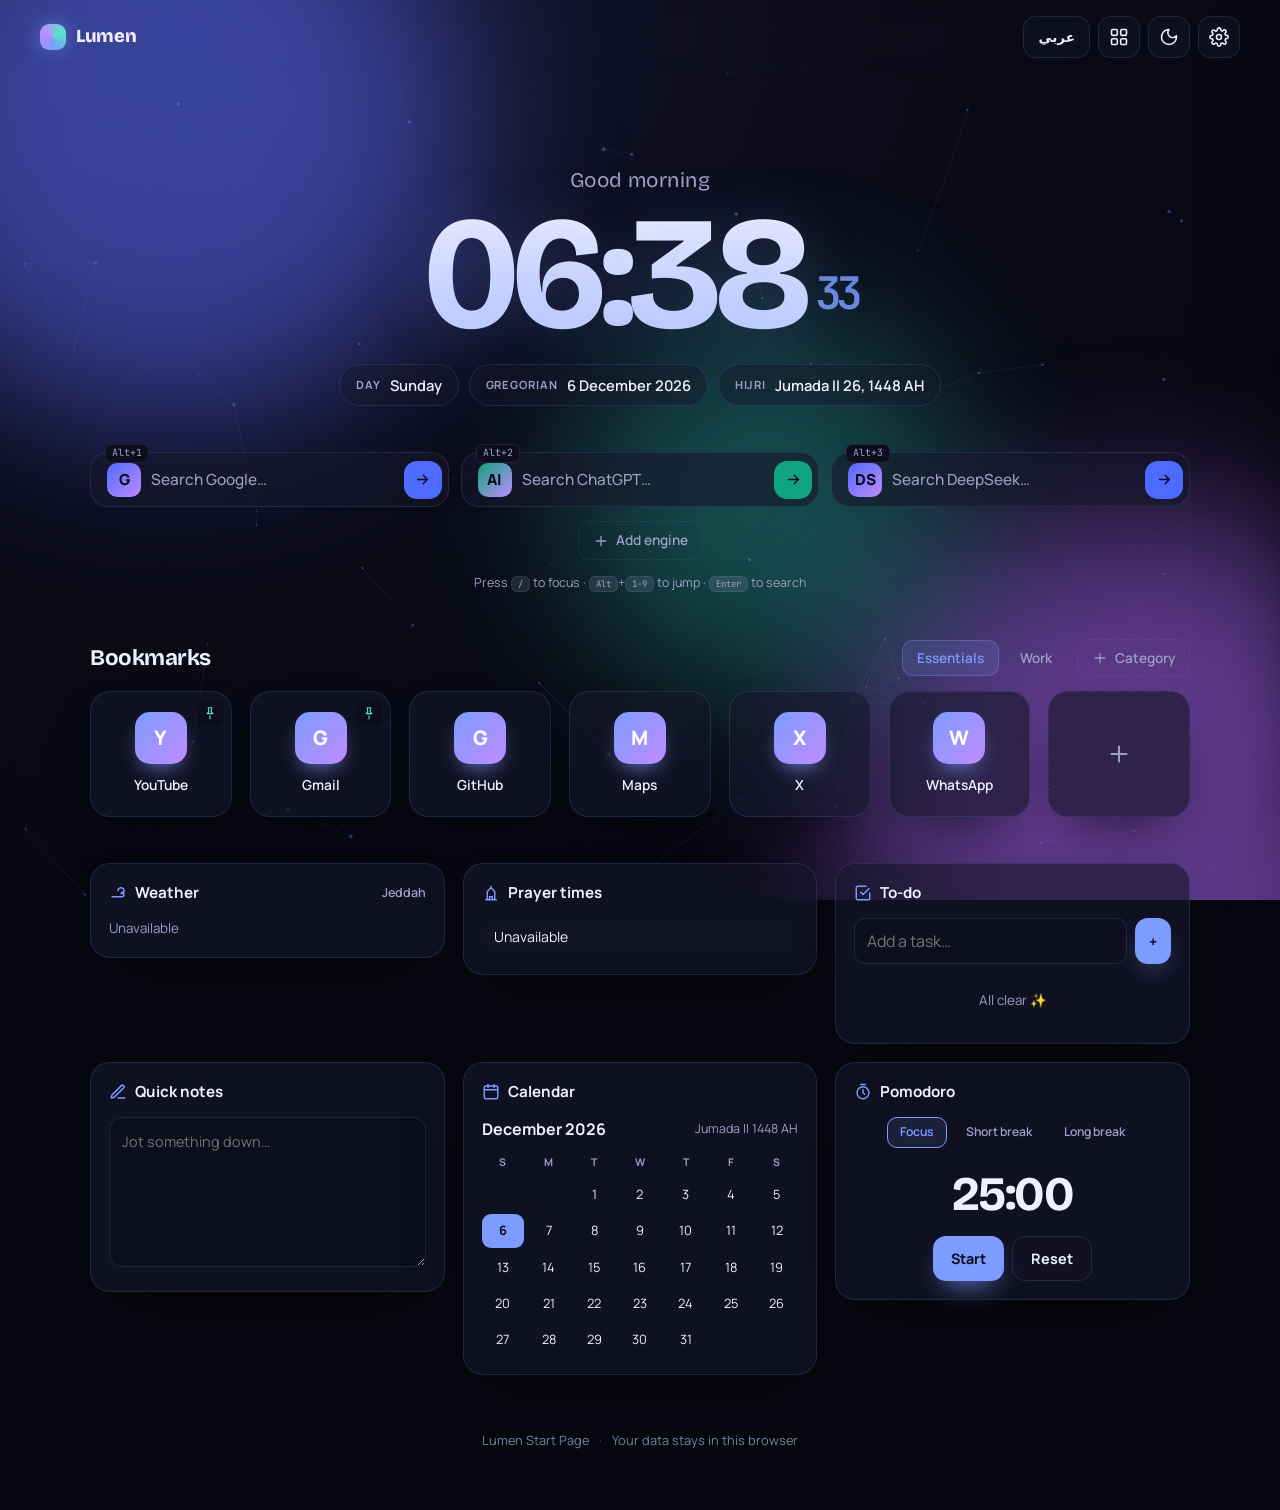
==== index.html @ 55506d28 "Add files via upload" ====
<!DOCTYPE html>
<html lang="en" dir="ltr" data-theme="aurora">
<head>
  <meta charset="UTF-8" />
  <meta name="viewport" content="width=device-width, initial-scale=1.0, viewport-fit=cover" />
  <meta name="description" content="Lumen — a premium, customizable browser start page with multi-search, smart bookmarks, widgets and themes." />
  <meta name="theme-color" content="#0a0a0f" />
  <title>Lumen · Start Page</title>


  <link rel="preconnect" href="https://fonts.googleapis.com" />
  <link rel="preconnect" href="https://fonts.gstatic.com" crossorigin />
  <link href="https://fonts.googleapis.com/css2?family=Bricolage+Grotesque:opsz,wght@12..96,400..800&family=Manrope:wght@400;500;600;700;800&family=IBM+Plex+Sans+Arabic:wght@400;500;600;700&family=JetBrains+Mono:wght@400;600&display=swap" rel="stylesheet" />

  <style>
/* ===== css/variables.css ===== */
/* ============================================================
   variables.css — design tokens + theme palettes
   ============================================================ */
:root{
  --font-display:"Bricolage Grotesque", system-ui, sans-serif;
  --font-ui:"Manrope", system-ui, sans-serif;
  --font-mono:"JetBrains Mono", ui-monospace, monospace;
  --font-ar:"IBM Plex Sans Arabic", system-ui, sans-serif;

  --r-xs:10px; --r-sm:14px; --r-md:20px; --r-lg:28px; --r-xl:36px;
  --gap:18px;
  --maxw:1180px;

  /* user-tunable (overridden live by JS) */
  --user-accent:initial;
  --glass-blur:18px;
  --card-alpha:1;
  --bg-blur:0px;
  --bg-bright:1;
  --bg-image:none;
  --radius-scale:1;

  --ease:cubic-bezier(.2,.8,.2,1);
  --ease-out:cubic-bezier(.16,1,.3,1);
}

/* ---------- Aurora (signature default) ---------- */
[data-theme="aurora"]{
  --bg:#070710; --bg-2:#0d0d1c;
  --fg:#eef0ff; --muted:#9aa0c4;
  --card:rgba(22,23,42,.62); --card-brd:rgba(150,160,255,.14);
  --card-hover:rgba(34,36,64,.78);
  --accent:#7c9cff; --accent-2:#c08bff; --accent-3:#54e6c8;
  --shadow:0 24px 60px -28px rgba(0,0,0,.8);
  --grad:radial-gradient(120% 120% at 15% 0%,#1a1b3a 0%,#0a0a18 42%,#05050d 100%);
  --orb-1:#5b6cff; --orb-2:#b06bff; --orb-3:#2fd9c0;
  --glass-blur:20px; --on-accent:#0a0a18;
}
/* ---------- Light ---------- */
[data-theme="light"]{
  --bg:#f4f5fb; --bg-2:#ffffff;
  --fg:#1a1c2c; --muted:#6b7090;
  --card:rgba(255,255,255,.78); --card-brd:rgba(20,24,60,.08);
  --card-hover:rgba(255,255,255,.95);
  --accent:#4f6bff; --accent-2:#8b5cf6; --accent-3:#0fb39a;
  --shadow:0 22px 50px -26px rgba(40,50,120,.4);
  --grad:radial-gradient(120% 120% at 12% 0%,#eef1ff 0%,#f5f6fc 50%,#eceefb 100%);
  --orb-1:#9db4ff; --orb-2:#d7b8ff; --orb-3:#9fe9da;
  --glass-blur:16px; --on-accent:#fff;
}
/* ---------- Dark ---------- */
[data-theme="dark"]{
  --bg:#0f1117; --bg-2:#161a24;
  --fg:#e7ebf5; --muted:#8b93a7;
  --card:rgba(26,30,42,.7); --card-brd:rgba(255,255,255,.08);
  --card-hover:rgba(34,40,56,.85);
  --accent:#5e9bff; --accent-2:#7c8cff; --accent-3:#36d39a;
  --shadow:0 24px 56px -28px rgba(0,0,0,.75);
  --grad:radial-gradient(120% 120% at 15% 0%,#1a1f2e 0%,#10131b 55%,#0b0d13 100%);
  --orb-1:#3d6fe0; --orb-2:#6f6fe0; --orb-3:#2bb98a;
  --glass-blur:16px; --on-accent:#0b0d13;
}
/* ---------- AMOLED ---------- */
[data-theme="amoled"]{
  --bg:#000000; --bg-2:#050505;
  --fg:#f2f2f2; --muted:#7d7d85;
  --card:rgba(14,14,16,.82); --card-brd:rgba(255,255,255,.07);
  --card-hover:rgba(22,22,26,.92);
  --accent:#00e0b8; --accent-2:#4f8bff; --accent-3:#ff5fa8;
  --shadow:0 20px 50px -26px rgba(0,0,0,1);
  --grad:radial-gradient(120% 120% at 50% -10%,#0a0a0a 0%,#000 60%);
  --orb-1:#00e0b8; --orb-2:#1a3aff; --orb-3:#ff2f8a;
  --glass-blur:10px; --on-accent:#000;
}
/* ---------- Glassmorphism ---------- */
[data-theme="glass"]{
  --bg:#1c2540; --bg-2:#26345c;
  --fg:#f6f8ff; --muted:#c2cbe8;
  --card:rgba(255,255,255,.12); --card-brd:rgba(255,255,255,.28);
  --card-hover:rgba(255,255,255,.2);
  --accent:#8fd0ff; --accent-2:#ff9ad5; --accent-3:#a7ffce;
  --shadow:0 28px 64px -26px rgba(10,20,60,.6);
  --grad:linear-gradient(135deg,#3a2b6e 0%,#26527e 45%,#2b8a9c 100%);
  --orb-1:#7ab8ff; --orb-2:#ff86c8; --orb-3:#7dffc0;
  --glass-blur:26px; --card-alpha:1; --on-accent:#10183a;
}
/* ---------- Cyberpunk ---------- */
[data-theme="cyber"]{
  --bg:#0a0014; --bg-2:#15002b;
  --fg:#f7e9ff; --muted:#b07fd6;
  --card:rgba(28,4,48,.66); --card-brd:rgba(255,46,180,.35);
  --card-hover:rgba(42,6,72,.82);
  --accent:#ff2ea6; --accent-2:#00f0ff; --accent-3:#ffd23f;
  --shadow:0 24px 60px -24px rgba(255,46,166,.35);
  --grad:radial-gradient(120% 120% at 80% 0%,#2a0040 0%,#10001f 50%,#06000c 100%);
  --orb-1:#ff2ea6; --orb-2:#00f0ff; --orb-3:#9d00ff;
  --glass-blur:14px; --on-accent:#0a0014;
}
/* ---------- Minimal ---------- */
[data-theme="minimal"]{
  --bg:#fafafa; --bg-2:#ffffff;
  --fg:#161616; --muted:#777;
  --card:rgba(255,255,255,.9); --card-brd:rgba(0,0,0,.1);
  --card-hover:#fff;
  --accent:#222; --accent-2:#555; --accent-3:#888;
  --shadow:0 14px 36px -22px rgba(0,0,0,.35);
  --grad:linear-gradient(180deg,#fbfbfb,#f3f3f3);
  --orb-1:#e6e6e6; --orb-2:#ededed; --orb-3:#f0f0f0;
  --glass-blur:8px; --on-accent:#fff;
}
/* ---------- Luxury ---------- */
[data-theme="luxury"]{
  --bg:#0c0a06; --bg-2:#15110a;
  --fg:#f4ecd8; --muted:#a89878;
  --card:rgba(28,23,12,.66); --card-brd:rgba(212,175,90,.28);
  --card-hover:rgba(40,33,18,.82);
  --accent:#d4af5a; --accent-2:#caa24b; --accent-3:#e7d9a8;
  --shadow:0 26px 60px -26px rgba(0,0,0,.85);
  --grad:radial-gradient(120% 120% at 20% 0%,#241c0e 0%,#120e07 55%,#0a0805 100%);
  --orb-1:#d4af5a; --orb-2:#8a6d2c; --orb-3:#e7d9a8;
  --glass-blur:16px; --on-accent:#15110a;
}

/* accent override hook */
:root[style*="--user-accent"] [data-accent-target]{ }

/* ===== css/base.css ===== */
/* ============================================================
   base.css — reset, layout shell, background system
   ============================================================ */
*,*::before,*::after{box-sizing:border-box;margin:0;padding:0}
html{ -webkit-text-size-adjust:100%; scroll-behavior:smooth; }
body{
  font-family:var(--font-ui);
  color:var(--fg);
  background:var(--bg);
  min-height:100vh; min-height:100dvh;
  overflow-x:hidden;
  line-height:1.5;
  -webkit-font-smoothing:antialiased;
  transition:color .4s var(--ease), background .4s var(--ease);
}
html[dir="rtl"] body{ font-family:var(--font-ar); }
html[dir="rtl"] .clock,html[dir="rtl"] .greeting{ font-family:var(--font-display); }

button,input,textarea,select{ font:inherit; color:inherit; }
button{ cursor:pointer; background:none; border:none; }
a{ color:inherit; text-decoration:none; }
.ic{ width:20px;height:20px;fill:none;stroke:currentColor;stroke-width:1.9;stroke-linecap:round;stroke-linejoin:round; }
kbd{
  font-family:var(--font-mono); font-size:.72em; padding:1px 6px; border-radius:6px;
  background:color-mix(in srgb,var(--fg) 10%,transparent); border:1px solid var(--card-brd);
}
::selection{ background:color-mix(in srgb,var(--accent) 40%,transparent); }

/* ---------- background stack ---------- */
.bg-stack{ position:fixed; inset:0; z-index:-1; overflow:hidden; }
.bg-layer{ position:absolute; inset:0; }
.bg-gradient{ background:var(--grad); transition:background .6s var(--ease); }
.bg-image{
  background-image:var(--bg-image); background-size:cover; background-position:center;
  filter:blur(var(--bg-blur)) brightness(var(--bg-bright));
  transform:scale(1.06);
  transition:filter .4s var(--ease), opacity .6s var(--ease);
}
.bg-particles{ width:100%;height:100%; opacity:.7; }
.bg-grain{
  position:absolute; inset:-50%; opacity:.05; pointer-events:none; mix-blend-mode:overlay;
  background-image:url("data:image/svg+xml,%3Csvg xmlns='http://www.w3.org/2000/svg' width='120' height='120'%3E%3Cfilter id='n'%3E%3CfeTurbulence type='fractalNoise' baseFrequency='.9' numOctaves='2'/%3E%3C/filter%3E%3Crect width='100%25' height='100%25' filter='url(%23n)'/%3E%3C/svg%3E");
}
.bg-orb{
  position:absolute; width:46vmax; height:46vmax; border-radius:50%;
  filter:blur(80px); opacity:.5; pointer-events:none; will-change:transform;
}
.orb-1{ background:var(--orb-1); top:-18%; left:-10%; animation:drift1 26s var(--ease) infinite alternate; }
.orb-2{ background:var(--orb-2); bottom:-22%; right:-12%; animation:drift2 32s var(--ease) infinite alternate; }
.orb-3{ background:var(--orb-3); top:35%; right:25%; width:30vmax; height:30vmax; opacity:.32; animation:drift3 38s var(--ease) infinite alternate; }
[data-theme="minimal"] .bg-orb{ opacity:.25; filter:blur(110px); }
[data-theme="light"] .bg-orb{ opacity:.35; }

/* ---------- layout shell ---------- */
.topbar{
  position:sticky; top:0; z-index:40;
  display:flex; align-items:center; justify-content:space-between;
  padding:16px clamp(16px,4vw,40px);
  backdrop-filter:blur(10px);
}
.brand{ display:flex; align-items:center; gap:10px; font-weight:800; letter-spacing:-.02em; }
.brand-glyph{
  width:26px;height:26px;border-radius:9px;
  background:conic-gradient(from 180deg,var(--accent),var(--accent-2),var(--accent-3),var(--accent));
  box-shadow:0 0 22px -4px var(--accent);
}
.brand-name{ font-family:var(--font-display); font-size:1.15rem; }
.topbar-actions{ display:flex; gap:8px; align-items:center; }

.stage{
  max-width:var(--maxw); margin:0 auto;
  padding:clamp(20px,4vw,56px) clamp(16px,4vw,40px) 60px;
  display:flex; flex-direction:column; gap:clamp(28px,4vw,46px);
}

.foot{
  display:flex; gap:10px; align-items:center; justify-content:center;
  color:var(--muted); font-size:.8rem; padding-top:10px; opacity:.8;
}
.foot .dot{ opacity:.5; }

/* boot screen */
.boot{
  position:fixed; inset:0; z-index:200; display:grid; place-content:center; gap:18px;
  background:var(--bg); transition:opacity .5s var(--ease), visibility .5s;
}
.boot.gone{ opacity:0; visibility:hidden; }
.boot-mark{ display:flex; gap:8px; justify-self:center; }
.boot-mark span{ width:12px;height:12px;border-radius:50%; background:var(--accent); animation:bounce 1s var(--ease) infinite; }
.boot-mark span:nth-child(2){ background:var(--accent-2); animation-delay:.15s; }
.boot-mark span:nth-child(3){ background:var(--accent-3); animation-delay:.3s; }
.boot-text{ font-family:var(--font-display); letter-spacing:.3em; text-transform:uppercase; color:var(--muted); font-size:.8rem; text-align:center; }

@media (max-width:560px){
  .brand-name{ display:none; }
  .stage{ gap:26px; }
}
@media (prefers-reduced-motion:reduce){
  *{ animation-duration:.001ms!important; transition-duration:.06s!important; }
  .bg-orb{ animation:none; }
}

/* ===== css/components.css ===== */
/* ============================================================
   components.css — hero, search, bookmarks, widgets, drawer, modal
   ============================================================ */

/* shared glass surface */
.glass{
  background:color-mix(in srgb, var(--card) calc(var(--card-alpha)*100%), transparent);
  border:1px solid var(--card-brd);
  -webkit-backdrop-filter:blur(var(--glass-blur));
  backdrop-filter:blur(var(--glass-blur));
  box-shadow:var(--shadow);
}

/* buttons */
.icon-btn{
  width:42px;height:42px;border-radius:13px; display:grid;place-items:center;
  color:var(--fg); border:1px solid var(--card-brd);
  background:color-mix(in srgb,var(--card) 70%,transparent);
  -webkit-backdrop-filter:blur(12px); backdrop-filter:blur(12px);
  transition:transform .25s var(--ease), background .25s, border-color .25s, color .25s;
}
.icon-btn:hover{ transform:translateY(-2px); border-color:var(--accent); color:var(--accent); }
.icon-btn:active{ transform:translateY(0) scale(.96); }
#langToggle{ width:auto; padding:0 14px; font-weight:700; font-size:.85rem; }

.ghost-btn{
  display:inline-flex; align-items:center; gap:7px; padding:8px 14px; border-radius:12px;
  border:1px dashed var(--card-brd); color:var(--muted); font-weight:600; font-size:.85rem;
  transition:.25s var(--ease);
}
.ghost-btn:hover{ color:var(--accent); border-color:var(--accent); transform:translateY(-1px); }
.ghost-btn .ic{ width:16px;height:16px; }

.btn{
  display:inline-flex; align-items:center; justify-content:center; gap:8px;
  padding:11px 18px; border-radius:13px; font-weight:700; font-size:.9rem;
  transition:transform .2s var(--ease), filter .2s, box-shadow .2s;
}
.btn-primary{ background:var(--accent); color:var(--on-accent); box-shadow:0 12px 28px -12px var(--accent); }
.btn-primary:hover{ transform:translateY(-2px); filter:brightness(1.06); }
.btn-soft{ border:1px solid var(--card-brd); color:var(--fg); background:color-mix(in srgb,var(--card) 60%,transparent); }
.btn-soft:hover{ border-color:var(--accent); color:var(--accent); }
.btn-danger{ border:1px solid color-mix(in srgb,#ff5470 50%,transparent); color:#ff7088; }
.btn-danger:hover{ background:color-mix(in srgb,#ff5470 16%,transparent); }

/* ---------------- HERO ---------------- */
.hero{ text-align:center; padding-top:clamp(8px,4vw,40px); }
.greeting{ font-family:var(--font-display); color:var(--muted); font-size:clamp(1rem,2vw,1.3rem); letter-spacing:.02em; margin-bottom:6px; }
.clock{
  font-family:var(--font-display); font-weight:700; letter-spacing:-.04em; line-height:.9;
  font-size:clamp(4.2rem,16vw,10rem);
  background:linear-gradient(180deg,var(--fg),color-mix(in srgb,var(--fg) 55%,var(--accent)));
  -webkit-background-clip:text; background-clip:text; color:transparent;
  display:inline-flex; align-items:baseline; gap:.06em;
  text-shadow:0 0 60px color-mix(in srgb,var(--accent) 20%,transparent);
}
.clock-sec{
  font-size:.28em; -webkit-text-fill-color:var(--accent); color:var(--accent);
  font-family:var(--font-mono); font-weight:600; transform:translateY(-.4em); opacity:.85;
}
.dates{ display:flex; flex-wrap:wrap; gap:10px; justify-content:center; margin-top:18px; }
.date-pill{
  display:flex; align-items:center; gap:9px; padding:9px 16px; border-radius:999px;
  background:color-mix(in srgb,var(--card) 70%,transparent); border:1px solid var(--card-brd);
  -webkit-backdrop-filter:blur(var(--glass-blur)); backdrop-filter:blur(var(--glass-blur));
  font-size:.92rem; font-weight:600; box-shadow:var(--shadow);
}
.date-key{ font-size:.7rem; text-transform:uppercase; letter-spacing:.08em; color:var(--muted); font-weight:700; }
html[dir="rtl"] .date-key{ letter-spacing:0; }

/* ---------------- SEARCH ---------------- */
.search-wrap{ display:flex; flex-direction:column; align-items:center; gap:14px; }
.search-rail{ display:flex; flex-wrap:wrap; gap:12px; justify-content:center; width:100%; }
.engine{
  position:relative; flex:1 1 280px; max-width:380px; min-width:240px;
  display:flex; align-items:center; gap:10px; padding:6px 6px 6px 16px;
  border-radius:18px;
  background:color-mix(in srgb,var(--card) calc(var(--card-alpha)*100%),transparent);
  border:1px solid var(--card-brd);
  -webkit-backdrop-filter:blur(var(--glass-blur)); backdrop-filter:blur(var(--glass-blur));
  box-shadow:var(--shadow);
  transition:transform .3s var(--ease-out), border-color .3s, box-shadow .3s;
}
html[dir="rtl"] .engine{ padding:6px 16px 6px 6px; }
.engine::after{
  content:""; position:absolute; inset:-1px; border-radius:inherit; padding:1px;
  background:linear-gradient(120deg,var(--accent),var(--accent-2));
  -webkit-mask:linear-gradient(#000 0 0) content-box,linear-gradient(#000 0 0);
  -webkit-mask-composite:xor; mask-composite:exclude;
  opacity:0; transition:opacity .3s; pointer-events:none;
}
.engine.focused{ transform:translateY(-3px); box-shadow:0 30px 60px -28px var(--accent); }
.engine.focused::after{ opacity:1; }
.engine-ico{
  width:34px;height:34px;border-radius:10px; display:grid;place-items:center; flex:none;
  font-weight:800; font-size:.95rem; color:var(--on-accent);
  background:linear-gradient(135deg,var(--accent),var(--accent-2));
}
.engine-ico img{ width:20px;height:20px;border-radius:5px; }
.engine input{
  flex:1; min-width:0; border:none; outline:none; background:none;
  font-size:.96rem; font-weight:500; padding:9px 0;
}
.engine input::placeholder{ color:var(--muted); }
.engine-go{
  width:38px;height:38px;border-radius:13px; flex:none; display:grid;place-items:center;
  background:var(--accent); color:var(--on-accent);
  transition:transform .2s var(--ease), filter .2s;
}
.engine-go:hover{ transform:scale(1.06); filter:brightness(1.08); }
.engine-kbd{ position:absolute; top:-9px; left:14px; font-size:.62rem; padding:1px 6px; border-radius:6px;
  background:var(--bg-2); border:1px solid var(--card-brd); color:var(--muted); font-family:var(--font-mono); }
html[dir="rtl"] .engine-kbd{ left:auto; right:14px; }
.engine-menu{ position:absolute; top:8px; right:54px; opacity:0; transition:.2s; }
html[dir="rtl"] .engine-menu{ right:auto; left:54px; }
.engine:hover .engine-menu{ opacity:.7; }
.engine-menu:hover{ opacity:1!important; }
.add-engine{ display:inline-flex; align-items:center; gap:7px; color:var(--muted); font-weight:600; font-size:.85rem; padding:8px 14px; border-radius:12px; border:1px dashed var(--card-brd); transition:.25s; }
.add-engine:hover{ color:var(--accent); border-color:var(--accent); }
.add-engine .ic{ width:16px;height:16px; }
.search-hint{ color:var(--muted); font-size:.78rem; }

/* ---------------- BOOKMARKS ---------------- */
.section-head{ display:flex; align-items:center; justify-content:space-between; gap:14px; flex-wrap:wrap; margin-bottom:14px; }
.section-head h2{ font-family:var(--font-display); font-size:1.4rem; letter-spacing:-.02em; }
.section-tools{ display:flex; align-items:center; gap:10px; flex-wrap:wrap; }
.cat-tabs{ display:flex; gap:6px; flex-wrap:wrap; }
.cat-tab{
  padding:7px 14px; border-radius:11px; font-weight:600; font-size:.85rem; color:var(--muted);
  border:1px solid transparent; transition:.2s var(--ease); white-space:nowrap;
}
.cat-tab:hover{ color:var(--fg); background:color-mix(in srgb,var(--card) 60%,transparent); }
.cat-tab.active{ color:var(--accent); background:color-mix(in srgb,var(--accent) 14%,transparent); border-color:color-mix(in srgb,var(--accent) 30%,transparent); }

.bm-grid{ display:grid; grid-template-columns:repeat(auto-fill,minmax(140px,1fr)); gap:var(--gap); }
.bm-grid.list{ grid-template-columns:1fr; }

.bm-card{
  position:relative; display:flex; flex-direction:column; align-items:center; gap:11px;
  padding:20px 14px; border-radius:var(--r-md);
  background:color-mix(in srgb,var(--card) calc(var(--card-alpha)*100%),transparent);
  border:1px solid var(--card-brd);
  -webkit-backdrop-filter:blur(var(--glass-blur)); backdrop-filter:blur(var(--glass-blur));
  box-shadow:var(--shadow);
  transition:transform .3s var(--ease-out), border-color .3s, box-shadow .3s, background .3s;
  cursor:pointer; text-align:center;
}
.bm-card:hover{ transform:translateY(-5px); border-color:color-mix(in srgb,var(--accent) 50%,transparent); background:var(--card-hover); box-shadow:0 30px 60px -30px var(--accent); }
.bm-ico{
  width:52px;height:52px;border-radius:15px; display:grid;place-items:center; flex:none;
  font-weight:800; font-size:1.25rem; color:#fff; overflow:hidden;
  background:linear-gradient(135deg,var(--accent),var(--accent-2));
  box-shadow:0 10px 22px -10px var(--accent);
}
.bm-ico img{ width:30px;height:30px;object-fit:contain; }
.bm-title{ font-size:.86rem; font-weight:600; max-width:100%; overflow:hidden; text-overflow:ellipsis; white-space:nowrap; }
.bm-host{ font-size:.7rem; color:var(--muted); }
.bm-pin{
  position:absolute; top:8px; right:8px; width:26px;height:26px; border-radius:8px;
  display:grid;place-items:center; opacity:0; color:var(--muted);
  background:color-mix(in srgb,var(--bg-2) 70%,transparent); transition:.2s;
}
html[dir="rtl"] .bm-pin{ right:auto; left:8px; }
.bm-card:hover .bm-pin{ opacity:1; }
.bm-pin.on{ opacity:1; color:var(--accent-3); }
.bm-pin .ic{ width:14px;height:14px; }
.bm-edit{ position:absolute; top:8px; left:8px; width:26px;height:26px;border-radius:8px; display:grid;place-items:center; opacity:0; color:var(--muted); background:color-mix(in srgb,var(--bg-2) 70%,transparent); transition:.2s; }
html[dir="rtl"] .bm-edit{ left:auto; right:8px; }
.bm-card:hover .bm-edit{ opacity:1; }
.bm-edit .ic{ width:13px;height:13px; }
.bm-card.dragging{ opacity:.4; transform:scale(.96); }
.bm-card.drag-over{ border-color:var(--accent); }

/* list view */
.bm-grid.list .bm-card{ flex-direction:row; justify-content:flex-start; gap:14px; padding:12px 16px; text-align:left; }
html[dir="rtl"] .bm-grid.list .bm-card{ text-align:right; }
.bm-grid.list .bm-ico{ width:40px;height:40px;border-radius:12px;font-size:1rem; }
.bm-grid.list .bm-ico img{ width:22px;height:22px; }
.bm-grid.list .bm-meta{ display:flex; flex-direction:column; min-width:0; }
.bm-grid.list .bm-title{ white-space:normal; }

.bm-add{ border-style:dashed; color:var(--muted); justify-content:center; min-height:120px; }
.bm-add:hover{ color:var(--accent); }
.bm-add .ic{ width:26px;height:26px; }

.bm-empty{ color:var(--muted); text-align:center; padding:30px; font-size:.9rem; grid-column:1/-1; }

/* ---------------- WIDGETS ---------------- */
.widgets{ display:grid; grid-template-columns:repeat(auto-fill,minmax(280px,1fr)); gap:var(--gap); align-items:start; }
.widget{
  border-radius:var(--r-md); padding:18px;
  background:color-mix(in srgb,var(--card) calc(var(--card-alpha)*100%),transparent);
  border:1px solid var(--card-brd);
  -webkit-backdrop-filter:blur(var(--glass-blur)); backdrop-filter:blur(var(--glass-blur));
  box-shadow:var(--shadow); transition:transform .3s var(--ease-out), border-color .3s;
}
.widget:hover{ transform:translateY(-3px); }
.widget-head{ display:flex; align-items:center; justify-content:space-between; margin-bottom:14px; }
.widget-head h3{ font-size:.95rem; font-weight:700; display:flex; align-items:center; gap:8px; }
.widget-head .ic{ width:18px;height:18px; color:var(--accent); }
.widget-head .w-act{ color:var(--muted); font-size:.78rem; font-weight:600; }
.widget-head .w-act:hover{ color:var(--accent); }

/* weather */
.wx-now{ display:flex; align-items:center; gap:14px; }
.wx-temp{ font-family:var(--font-display); font-size:2.6rem; font-weight:700; line-height:1; }
.wx-ico{ font-size:2.4rem; }
.wx-meta{ color:var(--muted); font-size:.84rem; }
.wx-row{ display:flex; gap:8px; margin-top:14px; }
.wx-day{ flex:1; text-align:center; padding:10px 4px; border-radius:12px; background:color-mix(in srgb,var(--card) 50%,transparent); font-size:.74rem; }
.wx-day b{ display:block; font-size:1rem; margin-top:3px; }

/* todo */
.todo-input{ display:flex; gap:8px; margin-bottom:12px; }
.todo-input input{ flex:1; padding:10px 12px; border-radius:11px; border:1px solid var(--card-brd); background:color-mix(in srgb,var(--bg-2) 50%,transparent); outline:none; }
.todo-input input:focus{ border-color:var(--accent); }
.todo-list{ display:flex; flex-direction:column; gap:7px; max-height:240px; overflow:auto; }
.todo-item{ display:flex; align-items:center; gap:10px; padding:8px 10px; border-radius:11px; background:color-mix(in srgb,var(--card) 45%,transparent); }
.todo-check{ width:20px;height:20px;border-radius:7px; border:1.6px solid var(--muted); display:grid;place-items:center; flex:none; transition:.2s; }
.todo-check.done{ background:var(--accent); border-color:var(--accent); color:var(--on-accent); }
.todo-check .ic{ width:13px;height:13px; opacity:0; }
.todo-check.done .ic{ opacity:1; }
.todo-item span{ flex:1; font-size:.88rem; }
.todo-item.done span{ text-decoration:line-through; color:var(--muted); }
.todo-del{ color:var(--muted); opacity:0; transition:.2s; }
.todo-item:hover .todo-del{ opacity:1; }
.todo-del:hover{ color:#ff7088; }

/* notes */
.notes-area{ width:100%; min-height:150px; resize:vertical; border:1px solid var(--card-brd); border-radius:13px; padding:12px; background:color-mix(in srgb,var(--bg-2) 40%,transparent); outline:none; font-size:.9rem; line-height:1.6; }
.notes-area:focus{ border-color:var(--accent); }

/* pomodoro */
.pomo{ text-align:center; }
.pomo-time{ font-family:var(--font-display); font-size:3rem; font-weight:700; letter-spacing:-.03em; }
.pomo-modes{ display:flex; gap:6px; justify-content:center; margin:10px 0; }
.pomo-mode{ padding:5px 12px; border-radius:10px; font-size:.76rem; font-weight:600; color:var(--muted); border:1px solid transparent; }
.pomo-mode.active{ color:var(--accent); border-color:var(--accent); background:color-mix(in srgb,var(--accent) 12%,transparent); }
.pomo-ctrl{ display:flex; gap:8px; justify-content:center; margin-top:6px; }

/* calculator */
.calc-screen{ font-family:var(--font-mono); text-align:right; font-size:1.5rem; padding:10px 12px; border-radius:12px; background:color-mix(in srgb,var(--bg-2) 50%,transparent); border:1px solid var(--card-brd); margin-bottom:10px; min-height:46px; overflow:hidden; }
html[dir="rtl"] .calc-screen{ text-align:right; direction:ltr; }
.calc-grid{ display:grid; grid-template-columns:repeat(4,1fr); gap:7px; }
.calc-key{ padding:12px 0; border-radius:11px; font-weight:700; background:color-mix(in srgb,var(--card) 55%,transparent); border:1px solid var(--card-brd); transition:.15s; }
.calc-key:hover{ border-color:var(--accent); color:var(--accent); }
.calc-key.op{ color:var(--accent); }
.calc-key.eq{ background:var(--accent); color:var(--on-accent); grid-column:span 1; }

/* prayer */
.pray-list{ display:flex; flex-direction:column; gap:6px; }
.pray-row{ display:flex; justify-content:space-between; padding:8px 12px; border-radius:11px; font-size:.88rem; background:color-mix(in srgb,var(--card) 40%,transparent); }
.pray-row.next{ background:color-mix(in srgb,var(--accent) 16%,transparent); border:1px solid color-mix(in srgb,var(--accent) 30%,transparent); font-weight:700; }
.pray-row b{ font-family:var(--font-mono); }

/* world clock */
.wclock-list{ display:flex; flex-direction:column; gap:8px; }
.wclock-row{ display:flex; justify-content:space-between; align-items:center; padding:9px 12px; border-radius:11px; background:color-mix(in srgb,var(--card) 40%,transparent); }
.wclock-row .t{ font-family:var(--font-mono); font-weight:600; }
.wclock-row .z{ font-size:.78rem; color:var(--muted); }

/* crypto */
.crypto-list{ display:flex; flex-direction:column; gap:8px; }
.crypto-row{ display:flex; align-items:center; gap:10px; padding:9px 11px; border-radius:11px; background:color-mix(in srgb,var(--card) 40%,transparent); }
.crypto-row .sym{ font-weight:700; }
.crypto-row .px{ margin-left:auto; font-family:var(--font-mono); font-weight:600; }
html[dir="rtl"] .crypto-row .px{ margin-left:0; margin-right:auto; }
.chg{ font-size:.76rem; font-weight:700; padding:2px 7px; border-radius:7px; }
.chg.up{ color:#27d39a; background:color-mix(in srgb,#27d39a 14%,transparent); }
.chg.down{ color:#ff6b85; background:color-mix(in srgb,#ff6b85 14%,transparent); }

/* mini calendar */
.cal-head{ display:flex; justify-content:space-between; align-items:center; margin-bottom:10px; }
.cal-grid{ display:grid; grid-template-columns:repeat(7,1fr); gap:3px; text-align:center; }
.cal-grid .dow{ font-size:.66rem; color:var(--muted); font-weight:700; padding:4px 0; }
.cal-grid .cell{ font-size:.8rem; padding:7px 0; border-radius:9px; }
.cal-grid .cell.today{ background:var(--accent); color:var(--on-accent); font-weight:700; }
.cal-grid .cell.muted{ color:color-mix(in srgb,var(--muted) 60%,transparent); }

/* ---------------- DRAWER ---------------- */
.scrim,.modal-scrim{ position:fixed; inset:0; background:rgba(0,0,0,.5); backdrop-filter:blur(4px); opacity:0; visibility:hidden; transition:.3s var(--ease); z-index:90; }
.scrim.open,.modal-scrim.open{ opacity:1; visibility:visible; }
.drawer{
  position:fixed; top:0; right:0; height:100%; width:min(420px,92vw); z-index:100;
  background:color-mix(in srgb,var(--bg-2) 92%,transparent);
  -webkit-backdrop-filter:blur(24px); backdrop-filter:blur(24px);
  border-left:1px solid var(--card-brd); box-shadow:-30px 0 80px -40px rgba(0,0,0,.7);
  transform:translateX(105%); transition:transform .4s var(--ease-out);
  display:flex; flex-direction:column;
}
html[dir="rtl"] .drawer{ right:auto; left:0; border-left:none; border-right:1px solid var(--card-brd); transform:translateX(-105%); box-shadow:30px 0 80px -40px rgba(0,0,0,.7); }
.drawer.open{ transform:translateX(0); }
.drawer-head{ display:flex; align-items:center; justify-content:space-between; padding:20px 22px 14px; }
.drawer-head h3{ font-family:var(--font-display); font-size:1.3rem; }
.drawer-tabs{ display:flex; gap:4px; padding:0 18px 12px; flex-wrap:wrap; }
.drawer-tabs button{ padding:8px 13px; border-radius:11px; font-weight:600; font-size:.82rem; color:var(--muted); transition:.2s; }
.drawer-tabs button:hover{ color:var(--fg); }
.drawer-tabs button.active{ color:var(--accent); background:color-mix(in srgb,var(--accent) 14%,transparent); }
.drawer-body{ flex:1; overflow:auto; padding:6px 22px 30px; }

.field{ margin-bottom:20px; }
.field > label{ display:block; font-weight:700; font-size:.82rem; margin-bottom:10px; }
.field .hint{ color:var(--muted); font-size:.76rem; margin-top:6px; }

.theme-row{ display:grid; grid-template-columns:repeat(4,1fr); gap:9px; }
.theme-chip{ aspect-ratio:1; border-radius:14px; border:2px solid transparent; position:relative; overflow:hidden; cursor:pointer; transition:.2s; }
.theme-chip:hover{ transform:translateY(-2px); }
.theme-chip.active{ border-color:var(--accent); box-shadow:0 0 0 3px color-mix(in srgb,var(--accent) 25%,transparent); }
.theme-chip span{ position:absolute; bottom:0; left:0; right:0; font-size:.6rem; text-align:center; padding:3px; background:rgba(0,0,0,.4); color:#fff; font-weight:700; }

.swatch-row{ display:flex; gap:9px; flex-wrap:wrap; }
.swatch{ width:34px;height:34px;border-radius:11px; border:2px solid transparent; cursor:pointer; transition:.2s; }
.swatch:hover{ transform:scale(1.1); }
.swatch.active{ border-color:var(--fg); box-shadow:0 0 0 2px var(--accent); }

.seg{ display:flex; gap:4px; padding:4px; border-radius:13px; background:color-mix(in srgb,var(--card) 50%,transparent); border:1px solid var(--card-brd); }
.seg button{ flex:1; padding:8px; border-radius:10px; font-weight:600; font-size:.8rem; color:var(--muted); transition:.2s; }
.seg button.active{ background:var(--accent); color:var(--on-accent); }

.slider{ width:100%; -webkit-appearance:none; height:6px; border-radius:99px; background:color-mix(in srgb,var(--fg) 16%,transparent); outline:none; }
.slider::-webkit-slider-thumb{ -webkit-appearance:none; width:18px;height:18px;border-radius:50%; background:var(--accent); cursor:pointer; box-shadow:0 2px 8px -1px var(--accent); }
.slider::-moz-range-thumb{ width:18px;height:18px;border-radius:50%; background:var(--accent); border:none; cursor:pointer; }

.grad-row{ display:grid; grid-template-columns:repeat(4,1fr); gap:9px; }
.grad-chip{ aspect-ratio:1.4; border-radius:13px; border:2px solid transparent; cursor:pointer; transition:.2s; }
.grad-chip:hover{ transform:translateY(-2px); }
.grad-chip.active{ border-color:var(--fg); box-shadow:0 0 0 2px var(--accent); }

.toggle-row{ display:flex; align-items:center; justify-content:space-between; padding:11px 0; border-bottom:1px solid color-mix(in srgb,var(--card-brd) 60%,transparent); }
.toggle-row:last-child{ border-bottom:none; }
.toggle-row .t-name{ font-weight:600; font-size:.9rem; }
.switch{ width:46px;height:26px;border-radius:99px; background:color-mix(in srgb,var(--fg) 18%,transparent); position:relative; transition:.25s; flex:none; }
.switch.on{ background:var(--accent); }
.switch::after{ content:""; position:absolute; top:3px; left:3px; width:20px;height:20px;border-radius:50%; background:#fff; transition:.25s var(--ease); }
.switch.on::after{ left:23px; }
html[dir="rtl"] .switch::after{ left:auto; right:3px; }
html[dir="rtl"] .switch.on::after{ right:23px; }

.upload-zone{ border:1.6px dashed var(--card-brd); border-radius:14px; padding:22px; text-align:center; color:var(--muted); font-size:.85rem; cursor:pointer; transition:.2s; }
.upload-zone:hover{ border-color:var(--accent); color:var(--accent); }

.data-actions{ display:flex; flex-direction:column; gap:10px; }

/* ---------------- MODAL ---------------- */
.modal-scrim{ display:grid; place-items:center; padding:20px; z-index:110; }
.modal{
  width:min(440px,100%); border-radius:var(--r-lg); padding:24px;
  background:color-mix(in srgb,var(--bg-2) 96%,transparent);
  border:1px solid var(--card-brd); box-shadow:0 40px 90px -40px rgba(0,0,0,.8);
  transform:scale(.94) translateY(10px); opacity:0; transition:.3s var(--ease-out);
}
.modal-scrim.open .modal{ transform:scale(1) translateY(0); opacity:1; }
.modal-head{ display:flex; align-items:center; justify-content:space-between; margin-bottom:18px; }
.modal-head h4{ font-family:var(--font-display); font-size:1.2rem; }
.modal-body label{ display:block; font-weight:700; font-size:.8rem; margin:14px 0 7px; }
.modal-body input,.modal-body select{ width:100%; padding:12px 14px; border-radius:12px; border:1px solid var(--card-brd); background:color-mix(in srgb,var(--bg) 50%,transparent); outline:none; transition:.2s; }
.modal-body input:focus,.modal-body select:focus{ border-color:var(--accent); }
.modal-actions{ display:flex; gap:10px; margin-top:22px; }
.modal-actions .btn{ flex:1; }

/* toast */
.toast{ position:fixed; bottom:26px; left:50%; transform:translateX(-50%) translateY(20px); z-index:160;
  padding:12px 20px; border-radius:13px; background:var(--bg-2); border:1px solid var(--card-brd);
  box-shadow:var(--shadow); font-weight:600; font-size:.88rem; opacity:0; visibility:hidden; transition:.3s var(--ease); }
.toast.show{ opacity:1; visibility:visible; transform:translateX(-50%) translateY(0); }

/* mobile */
@media (max-width:560px){
  .engine{ flex:1 1 100%; max-width:100%; }
  .theme-row{ grid-template-columns:repeat(3,1fr); }
  .widgets{ grid-template-columns:1fr; }
  .bm-grid{ grid-template-columns:repeat(auto-fill,minmax(110px,1fr)); }
}

/* ===== css/animations.css ===== */
/* ============================================================
   animations.css — keyframes, entrance reveals, micro-interactions
   ============================================================ */
@keyframes drift1{ 0%{transform:translate(0,0) scale(1)} 100%{transform:translate(8vw,6vh) scale(1.15)} }
@keyframes drift2{ 0%{transform:translate(0,0) scale(1.1)} 100%{transform:translate(-7vw,-5vh) scale(1)} }
@keyframes drift3{ 0%{transform:translate(0,0)} 100%{transform:translate(-6vw,8vh)} }
@keyframes bounce{ 0%,100%{transform:translateY(0);opacity:.5} 50%{transform:translateY(-10px);opacity:1} }

@keyframes reveal-up{ from{opacity:0; transform:translateY(22px)} to{opacity:1; transform:translateY(0)} }
.reveal{ opacity:0; animation:reveal-up .8s var(--ease-out) forwards; animation-delay:var(--d,0s); }

@keyframes pop-in{ from{opacity:0; transform:scale(.9) translateY(10px)} to{opacity:1; transform:scale(1) translateY(0)} }
.bm-card,.widget{ animation:pop-in .5s var(--ease-out) backwards; }

@keyframes float-y{ 0%,100%{transform:translateY(0)} 50%{transform:translateY(-7px)} }
.brand-glyph{ animation:float-y 5s var(--ease) infinite; }

@keyframes shimmer{ 0%{background-position:-200% 0} 100%{background-position:200% 0} }
.skeleton{ background:linear-gradient(90deg,color-mix(in srgb,var(--fg) 6%,transparent) 25%,color-mix(in srgb,var(--fg) 14%,transparent) 37%,color-mix(in srgb,var(--fg) 6%,transparent) 63%); background-size:200% 100%; animation:shimmer 1.4s infinite; border-radius:8px; color:transparent!important; }

@keyframes pulse-ring{ 0%{box-shadow:0 0 0 0 color-mix(in srgb,var(--accent) 40%,transparent)} 100%{box-shadow:0 0 0 14px transparent} }
.pulse{ animation:pulse-ring 1.6s var(--ease) infinite; }

/* cyber glow flicker for the cyber theme clock */
[data-theme="cyber"] .clock{ animation:cyberglow 4s ease-in-out infinite; }
@keyframes cyberglow{ 0%,100%{filter:drop-shadow(0 0 10px color-mix(in srgb,var(--accent) 60%,transparent))} 50%{filter:drop-shadow(0 0 22px color-mix(in srgb,var(--accent-2) 70%,transparent))} }

/* glass reflection sweep on cards */
.bm-card::before,.widget::before{
  content:""; position:absolute; inset:0; border-radius:inherit; pointer-events:none;
  background:linear-gradient(120deg,transparent 30%,color-mix(in srgb,#fff 12%,transparent) 45%,transparent 60%);
  background-size:250% 100%; background-position:200% 0; opacity:0; transition:opacity .3s;
}
.widget{ position:relative; }
.bm-card:hover::before,.widget:hover::before{ opacity:1; animation:sweep 1s var(--ease) forwards; }
@keyframes sweep{ to{ background-position:-50% 0; } }
[data-theme="minimal"] .bm-card::before,[data-theme="minimal"] .widget::before{ display:none; }

  </style>
</head>
<body>
  <!-- ===== Background layers ===== -->
  <div class="bg-stack" aria-hidden="true">
    <div id="bgImage" class="bg-layer bg-image"></div>
    <div id="bgGradient" class="bg-layer bg-gradient"></div>
    <canvas id="particles" class="bg-layer bg-particles"></canvas>
    <div class="bg-orb orb-1"></div>
    <div class="bg-orb orb-2"></div>
    <div class="bg-orb orb-3"></div>
    <div class="bg-grain"></div>
  </div>

  <!-- ===== Boot / loading ===== -->
  <div id="boot" class="boot">
    <div class="boot-mark"><span></span><span></span><span></span></div>
    <p class="boot-text">Lumen</p>
  </div>

  <!-- ===== Top bar ===== -->
  <header class="topbar" id="topbar">
    <div class="brand">
      <div class="brand-glyph"></div>
      <span class="brand-name">Lumen</span>
    </div>
    <div class="topbar-actions">
      <button class="icon-btn" id="langToggle" title="Language" aria-label="Toggle language"><span id="langLabel">عربي</span></button>
      <button class="icon-btn" id="viewToggle" title="Bookmark view" aria-label="Toggle view">
        <svg viewBox="0 0 24 24" class="ic"><rect x="3" y="3" width="7" height="7" rx="1.5"/><rect x="14" y="3" width="7" height="7" rx="1.5"/><rect x="3" y="14" width="7" height="7" rx="1.5"/><rect x="14" y="14" width="7" height="7" rx="1.5"/></svg>
      </button>
      <button class="icon-btn" id="themeQuick" title="Cycle theme" aria-label="Cycle theme">
        <svg viewBox="0 0 24 24" class="ic"><path d="M12 3a9 9 0 1 0 9 9c0-.46-.04-.92-.1-1.36A5.39 5.39 0 0 1 12 3z"/></svg>
      </button>
      <button class="icon-btn" id="openSettings" title="Settings" aria-label="Open settings">
        <svg viewBox="0 0 24 24" class="ic"><circle cx="12" cy="12" r="3"/><path d="M19.4 15a1.6 1.6 0 0 0 .3 1.8l.1.1a2 2 0 1 1-2.8 2.8l-.1-.1a1.6 1.6 0 0 0-1.8-.3 1.6 1.6 0 0 0-1 1.5V21a2 2 0 1 1-4 0v-.1a1.6 1.6 0 0 0-1-1.5 1.6 1.6 0 0 0-1.8.3l-.1.1a2 2 0 1 1-2.8-2.8l.1-.1a1.6 1.6 0 0 0 .3-1.8 1.6 1.6 0 0 0-1.5-1H3a2 2 0 1 1 0-4h.1a1.6 1.6 0 0 0 1.5-1 1.6 1.6 0 0 0-.3-1.8l-.1-.1a2 2 0 1 1 2.8-2.8l.1.1a1.6 1.6 0 0 0 1.8.3H9a1.6 1.6 0 0 0 1-1.5V3a2 2 0 1 1 4 0v.1a1.6 1.6 0 0 0 1 1.5 1.6 1.6 0 0 0 1.8-.3l.1-.1a2 2 0 1 1 2.8 2.8l-.1.1a1.6 1.6 0 0 0-.3 1.8V9a1.6 1.6 0 0 0 1.5 1H21a2 2 0 1 1 0 4h-.1a1.6 1.6 0 0 0-1.5 1z"/></svg>
      </button>
    </div>
  </header>

  <main class="stage">
    <!-- ===== Hero / clock ===== -->
    <section class="hero reveal" id="hero">
      <div class="greeting" id="greeting">Good evening</div>
      <h1 class="clock" id="clock"><span id="clockTime">--:--</span><span class="clock-sec" id="clockSec">00</span></h1>
      <div class="dates">
        <div class="date-pill"><span class="date-key" data-i18n="day">Day</span><span id="dayName">—</span></div>
        <div class="date-pill"><span class="date-key" data-i18n="gregorian">Gregorian</span><span id="gregDate">—</span></div>
        <div class="date-pill"><span class="date-key" data-i18n="hijri">Hijri</span><span id="hijriDate">—</span></div>
      </div>
    </section>

    <!-- ===== Search ===== -->
    <section class="search-wrap reveal" id="searchWrap" style="--d:.05s">
      <div class="search-rail" id="searchRail"><!-- engine boxes injected --></div>
      <button class="add-engine" id="addEngine" title="Add search engine">
        <svg viewBox="0 0 24 24" class="ic"><path d="M12 5v14M5 12h14"/></svg>
        <span data-i18n="addEngine">Add engine</span>
      </button>
      <p class="search-hint" data-i18n="searchHint">Press <kbd>/</kbd> to focus · <kbd>Alt</kbd>+<kbd>1–9</kbd> to jump · <kbd>Enter</kbd> to search</p>
    </section>

    <!-- ===== Bookmarks ===== -->
    <section class="bm-section reveal" id="bookmarks" style="--d:.1s">
      <div class="section-head">
        <h2 data-i18n="bookmarks">Bookmarks</h2>
        <div class="section-tools">
          <div class="cat-tabs" id="catTabs"></div>
          <button class="ghost-btn" id="addCategory" title="New category">
            <svg viewBox="0 0 24 24" class="ic"><path d="M12 5v14M5 12h14"/></svg>
            <span data-i18n="category">Category</span>
          </button>
        </div>
      </div>
      <div class="bm-grid" id="bmGrid"></div>
    </section>

    <!-- ===== Widgets ===== -->
    <section class="widgets reveal" id="widgets" style="--d:.15s"></section>

    <footer class="foot">
      <span>Lumen Start Page</span>
      <span class="dot">·</span>
      <span data-i18n="footHint">Your data stays in this browser</span>
    </footer>
  </main>

  <!-- ===== Settings drawer ===== -->
  <div class="scrim" id="scrim"></div>
  <aside class="drawer" id="drawer" aria-hidden="true">
    <div class="drawer-head">
      <h3 data-i18n="settings">Settings</h3>
      <button class="icon-btn" id="closeSettings" aria-label="Close"><svg viewBox="0 0 24 24" class="ic"><path d="M6 6l12 12M18 6L6 18"/></svg></button>
    </div>
    <nav class="drawer-tabs" id="drawerTabs">
      <button class="active" data-tab="appearance" data-i18n="appearance">Appearance</button>
      <button data-tab="background" data-i18n="background">Background</button>
      <button data-tab="widgets" data-i18n="widgetsTab">Widgets</button>
      <button data-tab="data" data-i18n="data">Data</button>
    </nav>
    <div class="drawer-body" id="drawerBody"></div>
  </aside>

  <!-- ===== Generic modal ===== -->
  <div class="modal-scrim" id="modalScrim">
    <div class="modal" id="modal" role="dialog" aria-modal="true">
      <div class="modal-head"><h4 id="modalTitle">Title</h4><button class="icon-btn" id="modalClose"><svg viewBox="0 0 24 24" class="ic"><path d="M6 6l12 12M18 6L6 18"/></svg></button></div>
      <div class="modal-body" id="modalBody"></div>
    </div>
  </div>

  <div class="toast" id="toast"></div>

  <script>
/* ===== js/storage.js ===== */
/* ============================================================
   storage.js — persistent state store (localStorage + pub/sub)
   ============================================================ */
const Store = (() => {
  const KEY = "lumen.v1";

  const DEFAULTS = {
    lang: "en",
    theme: "aurora",
    accent: "",                  // "" = theme default
    uiFont: "Manrope",
    glassBlur: 20,
    cardAlpha: 1,
    radiusScale: 1,
    bmView: "grid",
    background: { mode: "gradient", gradient: 0, image: "", blur: 0, bright: 1, daily: false },
    engines: [
      { id: "g",  name: "Google",   color: "#4f6bff", url: "https://www.google.com/search?q=%s",     icon: "G" },
      { id: "gpt",name: "ChatGPT",  color: "#10a37f", url: "https://chatgpt.com/?q=%s",               icon: "AI" },
      { id: "ds", name: "DeepSeek", color: "#4d6bfe", url: "https://chat.deepseek.com/?q=%s",         icon: "DS" }
    ],
    activeCat: 0,
    categories: [
      { name: "Essentials", items: [
        { title: "YouTube",  url: "https://youtube.com",  pinned: true },
        { title: "GitHub",   url: "https://github.com",   pinned: false },
        { title: "Gmail",    url: "https://mail.google.com", pinned: true },
        { title: "Maps",     url: "https://maps.google.com", pinned: false },
        { title: "X",        url: "https://x.com",        pinned: false },
        { title: "WhatsApp", url: "https://web.whatsapp.com", pinned: false }
      ]},
      { name: "Work", items: [
        { title: "Notion",   url: "https://notion.so",    pinned: false },
        { title: "Figma",    url: "https://figma.com",    pinned: false },
        { title: "Drive",    url: "https://drive.google.com", pinned: false }
      ]}
    ],
    todos: [],
    notes: "",
    widgets: {
      weather: true, prayer: true, todo: true, notes: true,
      pomodoro: true, calculator: false, worldclock: false,
      crypto: false, calendar: true
    },
    weatherCity: "Jeddah",
    worldClocks: ["Asia/Riyadh", "Europe/London", "America/New_York", "Asia/Tokyo"],
    cryptoCoins: ["bitcoin", "ethereum", "solana"]
  };

  let state = load();
  const subs = new Set();

  function load(){
    try {
      const raw = JSON.parse(localStorage.getItem(KEY));
      return deepMerge(structuredClone(DEFAULTS), raw || {});
    } catch { return structuredClone(DEFAULTS); }
  }
  function deepMerge(base, over){
    for (const k in over){
      if (over[k] && typeof over[k] === "object" && !Array.isArray(over[k]) && base[k] && typeof base[k] === "object" && !Array.isArray(base[k])){
        deepMerge(base[k], over[k]);
      } else { base[k] = over[k]; }
    }
    return base;
  }
  function persist(){
    try { localStorage.setItem(KEY, JSON.stringify(state)); } catch(e){ console.warn("Storage full", e); }
  }

  return {
    get: () => state,
    set(patch){ Object.assign(state, patch); persist(); emit(); },
    update(fn){ fn(state); persist(); emit(); },
    subscribe(fn){ subs.add(fn); return () => subs.delete(fn); },
    reset(){ state = structuredClone(DEFAULTS); persist(); emit(); },
    export(){ return JSON.stringify(state, null, 2); },
    import(json){
      try { state = deepMerge(structuredClone(DEFAULTS), JSON.parse(json)); persist(); emit(); return true; }
      catch { return false; }
    },
    defaults: DEFAULTS
  };
  function emit(){ subs.forEach(fn => fn(state)); }
})();

/* ===== js/i18n.js ===== */
/* ============================================================
   i18n.js — English / Arabic strings + RTL handling
   ============================================================ */
const I18N = (() => {
  const dict = {
    en: {
      day:"Day", gregorian:"Gregorian", hijri:"Hijri",
      addEngine:"Add engine", searchHint:'Press <kbd>/</kbd> to focus · <kbd>Alt</kbd>+<kbd>1–9</kbd> to jump · <kbd>Enter</kbd> to search',
      bookmarks:"Bookmarks", category:"Category", settings:"Settings",
      appearance:"Appearance", background:"Background", widgetsTab:"Widgets", data:"Data",
      footHint:"Your data stays in this browser",
      morning:"Good morning", afternoon:"Good afternoon", evening:"Good evening", night:"Good night",
      theme:"Theme", accent:"Accent color", uiFont:"Interface font", glassBlur:"Glass blur",
      cardOpacity:"Card opacity", corners:"Corner roundness", bmViewLabel:"Bookmark layout",
      grid:"Grid", list:"List", bgMode:"Background style", gradient:"Gradient", solid:"Solid",
      image:"Image", uploadHint:"Click to upload a wallpaper (stored locally)",
      dailyRotate:"Daily rotating gradient", blur:"Background blur", brightness:"Brightness",
      reset:"Reset everything", exportData:"Export data", importData:"Import data",
      add:"Add", save:"Save", cancel:"Cancel", delete:"Delete",
      addBookmark:"Add bookmark", editBookmark:"Edit bookmark", title:"Title", url:"Address",
      newCategory:"New category", catName:"Category name", renameCat:"Rename category",
      engineName:"Engine name", engineUrl:"URL template (use %s for query)", engineColor:"Accent color",
      newEngine:"New search engine", editEngine:"Edit search engine",
      weather:"Weather", prayer:"Prayer times", todo:"To-do", notes:"Quick notes",
      pomodoro:"Pomodoro", calculator:"Calculator", worldclock:"World clock", crypto:"Crypto", calendar:"Calendar",
      addTask:"Add a task…", focus:"Focus", shortBreak:"Short break", longBreak:"Long break",
      start:"Start", pause:"Pause", reset2:"Reset", nextPrayer:"Next", saved:"Saved",
      enginesLabel:"Search engines", loading:"Loading…", noData:"Unavailable", today:"Today",
      cityPrompt:"Set weather city", deleteConfirm:"Delete this?", imported:"Imported", importFail:"Invalid file"
    },
    ar: {
      day:"اليوم", gregorian:"ميلادي", hijri:"هجري",
      addEngine:"إضافة محرك", searchHint:'اضغط <kbd>/</kbd> للتركيز · <kbd>Alt</kbd>+<kbd>1–9</kbd> للتنقل · <kbd>Enter</kbd> للبحث',
      bookmarks:"المفضلة", category:"فئة", settings:"الإعدادات",
      appearance:"المظهر", background:"الخلفية", widgetsTab:"الأدوات", data:"البيانات",
      footHint:"بياناتك محفوظة في هذا المتصفح فقط",
      morning:"صباح الخير", afternoon:"طاب يومك", evening:"مساء الخير", night:"طابت ليلتك",
      theme:"السمة", accent:"اللون المميز", uiFont:"خط الواجهة", glassBlur:"ضبابية الزجاج",
      cardOpacity:"شفافية البطاقات", corners:"استدارة الحواف", bmViewLabel:"تنسيق المفضلة",
      grid:"شبكة", list:"قائمة", bgMode:"نمط الخلفية", gradient:"تدرّج", solid:"لون",
      image:"صورة", uploadHint:"اضغط لرفع خلفية (تُحفظ محلياً)",
      dailyRotate:"تدرّج يومي متغيّر", blur:"ضبابية الخلفية", brightness:"السطوع",
      reset:"إعادة ضبط الكل", exportData:"تصدير البيانات", importData:"استيراد البيانات",
      add:"إضافة", save:"حفظ", cancel:"إلغاء", delete:"حذف",
      addBookmark:"إضافة موقع", editBookmark:"تعديل الموقع", title:"العنوان", url:"الرابط",
      newCategory:"فئة جديدة", catName:"اسم الفئة", renameCat:"إعادة تسمية الفئة",
      engineName:"اسم المحرك", engineUrl:"قالب الرابط (استخدم %s للبحث)", engineColor:"اللون",
      newEngine:"محرك بحث جديد", editEngine:"تعديل محرك البحث",
      weather:"الطقس", prayer:"مواقيت الصلاة", todo:"المهام", notes:"ملاحظات سريعة",
      pomodoro:"بومودورو", calculator:"الآلة الحاسبة", worldclock:"الساعة العالمية", crypto:"العملات الرقمية", calendar:"التقويم",
      addTask:"أضف مهمة…", focus:"تركيز", shortBreak:"راحة قصيرة", longBreak:"راحة طويلة",
      start:"ابدأ", pause:"إيقاف", reset2:"تصفير", nextPrayer:"التالية", saved:"تم الحفظ",
      enginesLabel:"محركات البحث", loading:"جارٍ التحميل…", noData:"غير متاح", today:"اليوم",
      cityPrompt:"حدد مدينة الطقس", deleteConfirm:"حذف هذا العنصر؟", imported:"تم الاستيراد", importFail:"ملف غير صالح"
    }
  };
  let lang = "en";
  const t = (k) => (dict[lang] && dict[lang][k]) || dict.en[k] || k;

  function apply(l){
    lang = (l === "ar") ? "ar" : "en";
    document.documentElement.lang = lang;
    document.documentElement.dir = lang === "ar" ? "rtl" : "ltr";
    document.querySelectorAll("[data-i18n]").forEach(el => {
      const k = el.getAttribute("data-i18n");
      const v = t(k);
      if (/<kbd|<b|<i/.test(v)) el.innerHTML = v; else el.textContent = v;
    });
    const ll = document.getElementById("langLabel");
    if (ll) ll.textContent = lang === "ar" ? "EN" : "عربي";
  }
  return { t, apply, get lang(){ return lang; } };
})();

/* ===== js/clock.js ===== */
/* ============================================================
   clock.js — live time, Gregorian + Hijri (Umm Al-Qura), greeting
   ============================================================ */
const Clock = (() => {
  let timeEl, secEl, dayEl, gregEl, hijriEl, greetEl, raf, lastSec = -1;

  function arabicDigits(str){
    // keep Latin digits for clock for crisp monospace; Hijri shown per-locale
    return str;
  }

  function tick(){
    const now = new Date();
    const lang = I18N.lang;
    const locale = lang === "ar" ? "ar" : "en";

    // time (24h, locale-aware option could be added)
    const h = String(now.getHours()).padStart(2,"0");
    const m = String(now.getMinutes()).padStart(2,"0");
    const s = String(now.getSeconds()).padStart(2,"0");
    timeEl.textContent = `${h}:${m}`;
    if (s !== lastSec){ secEl.textContent = s; lastSec = s; }

    // greeting by hour
    const hr = now.getHours();
    let key = "night";
    if (hr >= 5 && hr < 12) key = "morning";
    else if (hr >= 12 && hr < 17) key = "afternoon";
    else if (hr >= 17 && hr < 21) key = "evening";
    greetEl.textContent = I18N.t(key);

    // day name (Arabic always for Arabic mode, localized otherwise)
    dayEl.textContent = new Intl.DateTimeFormat(locale === "ar" ? "ar" : "en-US", { weekday:"long" }).format(now);

    // Gregorian date
    gregEl.textContent = new Intl.DateTimeFormat(locale === "ar" ? "ar" : "en-GB",
      { day:"numeric", month:"long", year:"numeric" }).format(now);

    // Hijri — official Umm Al-Qura calendar
    try {
      hijriEl.textContent = new Intl.DateTimeFormat(
        (locale === "ar" ? "ar" : "en") + "-SA-u-ca-islamic-umalqura",
        { day:"numeric", month:"long", year:"numeric" }
      ).format(now);
    } catch {
      hijriEl.textContent = "—";
    }
  }

  function loop(){ tick(); raf = setTimeout(loop, 1000 - (Date.now() % 1000)); }

  function start(){
    timeEl  = document.getElementById("clockTime");
    secEl   = document.getElementById("clockSec");
    dayEl   = document.getElementById("dayName");
    gregEl  = document.getElementById("gregDate");
    hijriEl = document.getElementById("hijriDate");
    greetEl = document.getElementById("greeting");
    loop();
  }
  return { start, refresh: tick };
})();

/* ===== js/themes.js ===== */
/* ============================================================
   themes.js — theme switching, accent, fonts, background system
   ============================================================ */
const Themes = (() => {
  const LIST = ["aurora","light","dark","amoled","glass","cyber","minimal","luxury"];
  const NAMES = { aurora:"Aurora", light:"Light", dark:"Dark", amoled:"AMOLED", glass:"Glass", cyber:"Cyber", minimal:"Minimal", luxury:"Luxury" };
  const ACCENTS = ["#7c9cff","#4f6bff","#00e0b8","#ff2ea6","#d4af5a","#ff7a45","#27d39a","#b06bff","#ff5fa8","#00f0ff"];
  const FONTS = { Manrope:"Manrope", Sora:"Sora", "IBM Plex Sans Arabic":"Plex Arabic", Bricolage:"Bricolage Grotesque" };
  const GRADIENTS = [
    "radial-gradient(120% 120% at 15% 0%,#1a1b3a,#0a0a18 42%,#05050d)",
    "linear-gradient(135deg,#3a2b6e,#26527e 45%,#2b8a9c)",
    "radial-gradient(120% 120% at 80% 0%,#2a0040,#10001f 50%,#06000c)",
    "linear-gradient(160deg,#241c0e,#120e07 55%,#0a0805)",
    "linear-gradient(135deg,#0f2027,#203a43,#2c5364)",
    "linear-gradient(135deg,#42275a,#734b6d)",
    "radial-gradient(120% 120% at 50% 0%,#11998e,#063d3a)",
    "linear-gradient(135deg,#ff6a88,#ff99ac 50%,#fcb69f)"
  ];

  function applyTheme(name){
    document.documentElement.setAttribute("data-theme", name);
    const meta = document.querySelector('meta[name="theme-color"]');
    if (meta) meta.setAttribute("content", getComputedStyle(document.body).backgroundColor);
  }

  function applyVars(s){
    const root = document.documentElement.style;
    if (s.accent) { root.setProperty("--accent", s.accent); }
    else root.removeProperty("--accent");
    root.setProperty("--glass-blur", s.glassBlur + "px");
    root.setProperty("--card-alpha", s.cardAlpha);
    const fontMap = { Manrope:'"Manrope",system-ui,sans-serif', Sora:'"Sora",system-ui,sans-serif',
      "IBM Plex Sans Arabic":'"IBM Plex Sans Arabic",system-ui,sans-serif', Bricolage:'"Bricolage Grotesque",system-ui,sans-serif' };
    root.setProperty("--font-ui", fontMap[s.uiFont] || fontMap.Manrope);
    // scale radii
    const rs = s.radiusScale || 1;
    root.setProperty("--r-md", (20*rs)+"px");
    root.setProperty("--r-lg", (28*rs)+"px");
    root.setProperty("--r-sm", (14*rs)+"px");
  }

  function applyBackground(s){
    const b = s.background;
    const grad = document.getElementById("bgGradient");
    const img = document.getElementById("bgImage");
    const root = document.documentElement.style;

    root.setProperty("--bg-blur", (b.blur||0) + "px");
    root.setProperty("--bg-bright", b.bright || 1);

    if (b.mode === "image" && b.image){
      img.style.backgroundImage = `url("${b.image}")`;
      img.style.opacity = "1";
      grad.style.opacity = ".25";
    } else {
      img.style.opacity = "0";
      grad.style.opacity = "1";
      if (b.mode === "gradient"){
        let idx = b.gradient || 0;
        if (b.daily){ idx = dayIndex() % GRADIENTS.length; }
        grad.style.background = GRADIENTS[idx] || "var(--grad)";
      } else if (b.mode === "solid"){
        grad.style.background = getComputedStyle(document.body).getPropertyValue("--bg");
      }
    }
  }
  function dayIndex(){ const n=new Date(); return Math.floor((n - new Date(n.getFullYear(),0,0)) / 86400000); }

  function applyAll(s){ applyTheme(s.theme); applyVars(s); applyBackground(s); }

  function cycle(){
    const s = Store.get();
    const next = LIST[(LIST.indexOf(s.theme)+1) % LIST.length];
    Store.set({ theme: next });
    UI.toast(NAMES[next]);
  }

  return { LIST, NAMES, ACCENTS, FONTS, GRADIENTS, applyAll, applyTheme, applyBackground, cycle };
})();

/* ===== js/search.js ===== */
/* ============================================================
   search.js — multi search engines, custom CRUD, reorder, hotkeys
   ============================================================ */
const Search = (() => {
  let rail, dragId = null;

  function favicon(url){
    try { const h = new URL(url.replace("%s","x")).hostname; return `https://www.google.com/s2/favicons?domain=${h}&sz=64`; }
    catch { return ""; }
  }

  function render(){
    rail = document.getElementById("searchRail");
    const engines = Store.get().engines;
    rail.innerHTML = "";
    engines.forEach((e, i) => {
      const el = document.createElement("div");
      el.className = "engine";
      el.draggable = true;
      el.dataset.id = e.id;
      el.style.setProperty("--accent", e.color);
      const fav = favicon(e.url);
      el.innerHTML = `
        ${i < 9 ? `<span class="engine-kbd">Alt+${i+1}</span>` : ""}
        <button class="engine-menu icon-btn" title="Edit" data-edit style="width:26px;height:26px;border:none;background:none">
          <svg viewBox="0 0 24 24" class="ic" style="width:14px;height:14px"><path d="M12 20h9M16.5 3.5a2.1 2.1 0 0 1 3 3L7 19l-4 1 1-4z"/></svg>
        </button>
        <div class="engine-ico">${fav ? `<img src="${fav}" alt="" onerror="this.replaceWith(document.createTextNode('${(e.icon||e.name[0]).slice(0,2)}'))">` : (e.icon||e.name[0]).slice(0,2)}</div>
        <input type="text" placeholder="${searchPlaceholder(e.name)}" aria-label="${e.name}" />
        <button class="engine-go" title="Search ${e.name}"><svg viewBox="0 0 24 24" class="ic" style="width:17px;height:17px"><path d="M5 12h14M13 6l6 6-6 6"/></svg></button>`;

      const input = el.querySelector("input");
      const go = () => doSearch(e.url, input.value);
      input.addEventListener("keydown", ev => { if (ev.key === "Enter") go(); });
      input.addEventListener("focus", () => el.classList.add("focused"));
      input.addEventListener("blur",  () => el.classList.remove("focused"));
      el.querySelector(".engine-go").addEventListener("click", go);
      el.querySelector("[data-edit]").addEventListener("click", (ev) => { ev.stopPropagation(); openEngineModal(e.id); });

      // drag reorder
      el.addEventListener("dragstart", () => { dragId = e.id; el.classList.add("dragging"); });
      el.addEventListener("dragend",   () => { dragId = null; el.classList.remove("dragging"); });
      el.addEventListener("dragover",  ev => ev.preventDefault());
      el.addEventListener("drop", ev => { ev.preventDefault(); reorder(dragId, e.id); });

      rail.appendChild(el);
    });
  }

  function searchPlaceholder(name){
    return I18N.lang === "ar" ? `ابحث في ${name}…` : `Search ${name}…`;
  }

  function doSearch(template, q){
    q = (q || "").trim();
    if (!q) return;
    let url;
    if (/^https?:\/\//i.test(q)) url = q;                      // direct URL
    else if (template.includes("%s")) url = template.replace("%s", encodeURIComponent(q));
    else url = template + encodeURIComponent(q);
    window.open(url, "_self");
  }

  function reorder(from, to){
    if (!from || from === to) return;
    Store.update(s => {
      const arr = s.engines;
      const fi = arr.findIndex(x => x.id === from);
      const ti = arr.findIndex(x => x.id === to);
      const [moved] = arr.splice(fi, 1);
      arr.splice(ti, 0, moved);
    });
    render();
  }

  function openEngineModal(id){
    const s = Store.get();
    const e = id ? s.engines.find(x => x.id === id) : null;
    UI.modal(I18N.t(e ? "editEngine" : "newEngine"), `
      <label>${I18N.t("engineName")}</label>
      <input id="enName" value="${e ? esc(e.name) : ""}" placeholder="Brave, Perplexity…" />
      <label>${I18N.t("engineUrl")}</label>
      <input id="enUrl" value="${e ? esc(e.url) : "https://example.com/search?q=%s"}" placeholder="https://…/?q=%s" />
      <label>${I18N.t("engineColor")}</label>
      <input id="enColor" type="color" value="${e ? e.color : "#7c9cff"}" style="height:46px;padding:4px" />
      <div class="modal-actions">
        ${e ? `<button class="btn btn-danger" id="enDel">${I18N.t("delete")}</button>` : ""}
        <button class="btn btn-soft" data-close>${I18N.t("cancel")}</button>
        <button class="btn btn-primary" id="enSave">${I18N.t("save")}</button>
      </div>`);
    document.getElementById("enSave").onclick = () => {
      const name = val("enName"), url = val("enUrl"), color = val("enColor");
      if (!name || !url) return;
      Store.update(st => {
        if (e){ Object.assign(e, { name, url, color }); }
        else { st.engines.push({ id: "e"+Date.now(), name, url, color, icon: name[0].toUpperCase() }); }
      });
      render(); UI.closeModal();
    };
    if (e) document.getElementById("enDel").onclick = () => {
      Store.update(st => { st.engines = st.engines.filter(x => x.id !== id); });
      render(); UI.closeModal();
    };
  }

  function focusFirst(){ const i = rail?.querySelector("input"); if (i){ i.focus(); } }
  function focusIndex(n){ const inputs = rail?.querySelectorAll("input"); if (inputs && inputs[n]) inputs[n].focus(); }

  function initHotkeys(){
    document.addEventListener("keydown", (e) => {
      const typing = /INPUT|TEXTAREA|SELECT/.test(document.activeElement?.tagName);
      if (e.key === "/" && !typing){ e.preventDefault(); focusFirst(); }
      if (e.altKey && /^[1-9]$/.test(e.key)){ e.preventDefault(); focusIndex(+e.key - 1); }
      if (e.key === "Escape"){ UI.closeModal(); UI.closeDrawer(); document.activeElement?.blur(); }
    });
  }

  const esc = s => String(s).replace(/"/g,"&quot;");
  const val = id => document.getElementById(id).value.trim();

  return { render, openEngineModal, initHotkeys, focusFirst };
})();

/* ===== js/bookmarks.js ===== */
/* ============================================================
   bookmarks.js — categories, CRUD, drag & drop, pin, grid/list
   ============================================================ */
const Bookmarks = (() => {
  let grid, tabs, dragIdx = null;

  function host(url){ try { return new URL(url).hostname.replace(/^www\./,""); } catch { return url; } }
  function favicon(url){ try { return `https://www.google.com/s2/favicons?domain=${new URL(url).hostname}&sz=64`; } catch { return ""; } }
  const esc = s => String(s||"").replace(/"/g,"&quot;").replace(/</g,"&lt;");

  function renderTabs(){
    tabs = document.getElementById("catTabs");
    const s = Store.get();
    tabs.innerHTML = "";
    s.categories.forEach((c, i) => {
      const b = document.createElement("button");
      b.className = "cat-tab" + (i === s.activeCat ? " active" : "");
      b.textContent = c.name;
      b.onclick = () => { Store.set({ activeCat: i }); renderTabs(); renderGrid(); };
      b.ondblclick = () => renameCategory(i);
      tabs.appendChild(b);
    });
  }

  function renderGrid(){
    grid = document.getElementById("bmGrid");
    const s = Store.get();
    const cat = s.categories[s.activeCat] || s.categories[0];
    grid.className = "bm-grid" + (s.bmView === "list" ? " list" : "");
    grid.innerHTML = "";

    // pinned first
    const items = [...(cat?.items || [])];
    const order = items.map((_, i) => i).sort((a,b) => (items[b].pinned?1:0) - (items[a].pinned?1:0));

    order.forEach((realIdx) => {
      const it = items[realIdx];
      const card = document.createElement("a");
      card.className = "bm-card";
      card.href = it.url; card.draggable = true; card.dataset.idx = realIdx;
      const fav = favicon(it.url);
      const letter = (it.title||"?")[0].toUpperCase();
      card.innerHTML = `
        <button class="bm-edit" title="Edit"><svg viewBox="0 0 24 24" class="ic"><path d="M12 20h9M16.5 3.5a2.1 2.1 0 0 1 3 3L7 19l-4 1 1-4z"/></svg></button>
        <button class="bm-pin ${it.pinned?'on':''}" title="Pin"><svg viewBox="0 0 24 24" class="ic"><path d="M12 17v5M9 3h6l-1 7 3 3H7l3-3z"/></svg></button>
        <div class="bm-ico">${fav?`<img src="${fav}" alt="" onerror="this.replaceWith(document.createTextNode('${letter}'))">`:letter}</div>
        <div class="bm-meta"><div class="bm-title">${esc(it.title)}</div>${s.bmView==='list'?`<div class="bm-host">${esc(host(it.url))}</div>`:''}</div>`;

      card.querySelector(".bm-edit").addEventListener("click", e => { e.preventDefault(); e.stopPropagation(); openModal(realIdx); });
      card.querySelector(".bm-pin").addEventListener("click", e => {
        e.preventDefault(); e.stopPropagation();
        Store.update(st => { st.categories[st.activeCat].items[realIdx].pinned = !it.pinned; });
        renderGrid();
      });
      // drag sort
      card.addEventListener("dragstart", () => { dragIdx = realIdx; card.classList.add("dragging"); });
      card.addEventListener("dragend",   () => { dragIdx = null; card.classList.remove("dragging"); document.querySelectorAll(".drag-over").forEach(x=>x.classList.remove("drag-over")); });
      card.addEventListener("dragover", e => { e.preventDefault(); card.classList.add("drag-over"); });
      card.addEventListener("dragleave",() => card.classList.remove("drag-over"));
      card.addEventListener("drop", e => { e.preventDefault(); move(dragIdx, realIdx); });
      grid.appendChild(card);
    });

    // add button
    const add = document.createElement("button");
    add.className = "bm-card bm-add";
    add.innerHTML = `<svg viewBox="0 0 24 24" class="ic"><path d="M12 5v14M5 12h14"/></svg>`;
    add.onclick = () => openModal(null);
    grid.appendChild(add);

    if ((cat?.items||[]).length === 0){
      const e = document.createElement("div"); e.className = "bm-empty";
      e.textContent = I18N.lang==="ar" ? "لا توجد مواقع بعد — أضف واحداً" : "No bookmarks yet — add one";
      grid.insertBefore(e, add);
    }
  }

  function move(from, to){
    if (from == null || from === to) return;
    Store.update(s => {
      const arr = s.categories[s.activeCat].items;
      const [m] = arr.splice(from, 1);
      arr.splice(to, 0, m);
    });
    renderGrid();
  }

  function openModal(idx){
    const s = Store.get();
    const it = idx != null ? s.categories[s.activeCat].items[idx] : null;
    UI.modal(I18N.t(it ? "editBookmark" : "addBookmark"), `
      <label>${I18N.t("title")}</label>
      <input id="bmTitle" value="${it?esc(it.title):""}" placeholder="GitHub" />
      <label>${I18N.t("url")}</label>
      <input id="bmUrl" value="${it?esc(it.url):"https://"}" placeholder="https://github.com" />
      <div class="modal-actions">
        ${it?`<button class="btn btn-danger" id="bmDel">${I18N.t("delete")}</button>`:""}
        <button class="btn btn-soft" data-close>${I18N.t("cancel")}</button>
        <button class="btn btn-primary" id="bmSave">${I18N.t("save")}</button>
      </div>`);
    document.getElementById("bmSave").onclick = () => {
      let title = v("bmTitle"), url = v("bmUrl");
      if (!url) return;
      if (!/^https?:\/\//i.test(url)) url = "https://" + url;
      if (!title) title = host(url);
      Store.update(st => {
        const arr = st.categories[st.activeCat].items;
        if (it) Object.assign(it, { title, url });
        else arr.push({ title, url, pinned:false });
      });
      renderGrid(); UI.closeModal();
    };
    if (it) document.getElementById("bmDel").onclick = () => {
      Store.update(st => st.categories[st.activeCat].items.splice(idx,1));
      renderGrid(); UI.closeModal();
    };
  }

  function addCategory(){
    UI.modal(I18N.t("newCategory"), `
      <label>${I18N.t("catName")}</label>
      <input id="catName" placeholder="${I18N.lang==='ar'?'تسوّق، دراسة…':'Shopping, Study…'}" />
      <div class="modal-actions">
        <button class="btn btn-soft" data-close>${I18N.t("cancel")}</button>
        <button class="btn btn-primary" id="catSave">${I18N.t("add")}</button>
      </div>`);
    setTimeout(()=>document.getElementById("catName")?.focus(),50);
    document.getElementById("catSave").onclick = () => {
      const name = v("catName"); if (!name) return;
      Store.update(s => { s.categories.push({ name, items:[] }); s.activeCat = s.categories.length-1; });
      renderTabs(); renderGrid(); UI.closeModal();
    };
  }

  function renameCategory(i){
    const s = Store.get();
    UI.modal(I18N.t("renameCat"), `
      <label>${I18N.t("catName")}</label>
      <input id="catName" value="${esc(s.categories[i].name)}" />
      <div class="modal-actions">
        ${s.categories.length>1?`<button class="btn btn-danger" id="catDel">${I18N.t("delete")}</button>`:""}
        <button class="btn btn-soft" data-close>${I18N.t("cancel")}</button>
        <button class="btn btn-primary" id="catSave">${I18N.t("save")}</button>
      </div>`);
    document.getElementById("catSave").onclick = () => {
      const name = v("catName"); if (!name) return;
      Store.update(st => st.categories[i].name = name);
      renderTabs(); UI.closeModal();
    };
    if (s.categories.length>1) document.getElementById("catDel").onclick = () => {
      Store.update(st => { st.categories.splice(i,1); if (st.activeCat>=st.categories.length) st.activeCat=0; });
      renderTabs(); renderGrid(); UI.closeModal();
    };
  }

  function toggleView(){
    const s = Store.get();
    Store.set({ bmView: s.bmView === "grid" ? "list" : "grid" });
    renderGrid();
  }

  const v = id => document.getElementById(id).value.trim();
  function renderAll(){ renderTabs(); renderGrid(); }
  return { renderAll, renderTabs, renderGrid, addCategory, toggleView };
})();

/* ===== js/widgets.js ===== */
/* ============================================================
   widgets.js — weather, prayer, todo, notes, pomodoro,
   calculator, world clock, crypto, calendar
   ============================================================ */
const Widgets = (() => {
  let host;
  const timers = {};

  function clearTimers(){ Object.values(timers).forEach(t => clearInterval(t)); }

  function render(){
    host = document.getElementById("widgets");
    clearTimers();
    host.innerHTML = "";
    const w = Store.get().widgets;
    const order = ["weather","prayer","todo","notes","calendar","pomodoro","worldclock","crypto","calculator"];
    order.forEach((k, i) => {
      if (!w[k]) return;
      const node = builders[k]();
      if (node){ node.style.animationDelay = (i*0.05)+"s"; host.appendChild(node); }
    });
  }

  function card(titleKey, icon, bodyHtml, actionHtml=""){
    const el = document.createElement("section");
    el.className = "widget";
    el.innerHTML = `<div class="widget-head"><h3><svg viewBox="0 0 24 24" class="ic">${icon}</svg>${I18N.t(titleKey)}</h3>${actionHtml}</div><div class="w-body">${bodyHtml}</div>`;
    return el;
  }

  /* ---------------- WEATHER (Open-Meteo, no key) ---------------- */
  const WX = { 0:"☀️",1:"🌤️",2:"⛅",3:"☁️",45:"🌫️",48:"🌫️",51:"🌦️",53:"🌦️",55:"🌧️",61:"🌧️",63:"🌧️",65:"🌧️",71:"🌨️",73:"🌨️",75:"❄️",80:"🌦️",81:"🌧️",82:"⛈️",95:"⛈️",96:"⛈️",99:"⛈️" };
  function buildWeather(){
    const el = card("weather", '<path d="M16 13a4 4 0 1 0-4-4M4 17h13a3 3 0 0 0 0-6"/>',
      `<div class="wx-now"><div class="wx-temp skeleton">22°</div></div>`,
      `<button class="w-act" data-city>${esc(Store.get().weatherCity)}</button>`);
    el.querySelector("[data-city]").onclick = () => {
      const c = prompt(I18N.t("cityPrompt"), Store.get().weatherCity);
      if (c){ Store.set({ weatherCity:c.trim() }); render(); }
    };
    loadWeather(el);
    return el;
  }
  async function loadWeather(el){
    const body = el.querySelector(".w-body");
    try {
      const city = Store.get().weatherCity;
      const geo = await fetch(`https://geocoding-api.open-meteo.com/v1/search?name=${encodeURIComponent(city)}&count=1&language=${I18N.lang}`).then(r=>r.json());
      if (!geo.results?.length) throw 0;
      const { latitude, longitude, name } = geo.results[0];
      const d = await fetch(`https://api.open-meteo.com/v1/forecast?latitude=${latitude}&longitude=${longitude}&current=temperature_2m,weather_code,wind_speed_10m&daily=temperature_2m_max,temperature_2m_min,weather_code&timezone=auto&forecast_days=4`).then(r=>r.json());
      const c = d.current, dy = d.daily;
      const days = dy.time.slice(1,4).map((t,i)=>{
        const dn = new Intl.DateTimeFormat(I18N.lang==="ar"?"ar":"en",{weekday:"short"}).format(new Date(t));
        return `<div class="wx-day">${dn}<b>${WX[dy.weather_code[i+1]]||"·"}</b>${Math.round(dy.temperature_2m_max[i+1])}°</div>`;
      }).join("");
      body.innerHTML = `
        <div class="wx-now">
          <div class="wx-ico">${WX[c.weather_code]||"🌡️"}</div>
          <div><div class="wx-temp">${Math.round(c.temperature_2m)}°</div>
          <div class="wx-meta">${esc(name)} · 💨 ${Math.round(c.wind_speed_10m)} km/h</div></div>
        </div><div class="wx-row">${days}</div>`;
    } catch { body.innerHTML = `<div class="wx-meta">${I18N.t("noData")}</div>`; }
  }

  /* ---------------- PRAYER TIMES (Aladhan, Umm Al-Qura) ---------------- */
  function buildPrayer(){
    const el = card("prayer", '<path d="M12 3v2M5 21h14M7 21V10l5-5 5 5v11M10 21v-4h4v4"/>',
      `<div class="pray-list"><div class="pray-row skeleton">—</div></div>`);
    loadPrayer(el);
    return el;
  }
  async function loadPrayer(el){
    const body = el.querySelector(".w-body");
    try {
      const city = Store.get().weatherCity;
      const d = await fetch(`https://api.aladhan.com/v1/timingsByCity?city=${encodeURIComponent(city)}&country=&method=4`).then(r=>r.json());
      const t = d.data.timings;
      const names = { Fajr:["Fajr","الفجر"], Dhuhr:["Dhuhr","الظهر"], Asr:["Asr","العصر"], Maghrib:["Maghrib","المغرب"], Isha:["Isha","العشاء"] };
      const now = new Date(); const nowMin = now.getHours()*60+now.getMinutes();
      const order = ["Fajr","Dhuhr","Asr","Maghrib","Isha"];
      let nextKey = order.find(k => toMin(t[k]) > nowMin) || order[0];
      body.innerHTML = `<div class="pray-list">${order.map(k=>{
        const lbl = I18N.lang==="ar"?names[k][1]:names[k][0];
        return `<div class="pray-row ${k===nextKey?'next':''}"><span>${lbl}${k===nextKey?` · ${I18N.t("nextPrayer")}`:''}</span><b>${fmt12(t[k])}</b></div>`;
      }).join("")}</div>`;
    } catch { body.innerHTML = `<div class="pray-row">${I18N.t("noData")}</div>`; }
  }
  const toMin = s => { const [h,m]=s.split(":").map(Number); return h*60+m; };
  const fmt12 = s => { let [h,m]=s.split(":").map(Number); const ap=h>=12?"PM":"AM"; h=h%12||12; return `${h}:${String(m).padStart(2,"0")} ${ap}`; };

  /* ---------------- TODO ---------------- */
  function buildTodo(){
    const el = card("todo", '<path d="M9 11l3 3 8-8M21 12v7a2 2 0 0 1-2 2H5a2 2 0 0 1-2-2V5a2 2 0 0 1 2-2h11"/>',
      `<div class="todo-input"><input id="todoIn" placeholder="${I18N.t("addTask")}"><button class="btn btn-primary" id="todoAdd" style="padding:10px 14px">+</button></div><div class="todo-list" id="todoList"></div>`);
    setTimeout(()=>{
      const list = el.querySelector("#todoList"), input = el.querySelector("#todoIn");
      const draw = () => {
        const todos = Store.get().todos;
        list.innerHTML = todos.map((td,i)=>`
          <div class="todo-item ${td.done?'done':''}">
            <button class="todo-check ${td.done?'done':''}" data-i="${i}"><svg viewBox="0 0 24 24" class="ic"><path d="M5 12l5 5L20 7"/></svg></button>
            <span>${esc(td.text)}</span>
            <button class="todo-del" data-del="${i}"><svg viewBox="0 0 24 24" class="ic" style="width:15px;height:15px"><path d="M6 6l12 12M18 6L6 18"/></svg></button>
          </div>`).join("") || `<div class="wx-meta" style="text-align:center;padding:14px">${I18N.lang==="ar"?"لا مهام":"All clear ✨"}</div>`;
        list.querySelectorAll("[data-i]").forEach(b=>b.onclick=()=>{Store.update(s=>s.todos[+b.dataset.i].done=!s.todos[+b.dataset.i].done);draw();});
        list.querySelectorAll("[data-del]").forEach(b=>b.onclick=()=>{Store.update(s=>s.todos.splice(+b.dataset.del,1));draw();});
      };
      const add = () => { const t=input.value.trim(); if(!t)return; Store.update(s=>s.todos.unshift({text:t,done:false})); input.value=""; draw(); };
      el.querySelector("#todoAdd").onclick = add;
      input.addEventListener("keydown",e=>{if(e.key==="Enter")add();});
      draw();
    });
    return el;
  }

  /* ---------------- NOTES ---------------- */
  function buildNotes(){
    const el = card("notes", '<path d="M12 20h9M16.5 3.5a2.1 2.1 0 0 1 3 3L7 19l-4 1 1-4z"/>',
      `<textarea class="notes-area" id="notesArea" placeholder="${I18N.lang==="ar"?"اكتب أفكارك…":"Jot something down…"}">${esc(Store.get().notes)}</textarea>`);
    setTimeout(()=>{
      const ta = el.querySelector("#notesArea"); let to;
      ta.addEventListener("input",()=>{ clearTimeout(to); to=setTimeout(()=>Store.update(s=>s.notes=ta.value),400); });
    });
    return el;
  }

  /* ---------------- POMODORO ---------------- */
  function buildPomodoro(){
    const modes = { focus:25, shortBreak:5, longBreak:15 };
    let mode="focus", left=modes.focus*60, running=false;
    const el = card("pomodoro", '<circle cx="12" cy="13" r="8"/><path d="M12 9v4l2 2M9 2h6"/>',
      `<div class="pomo">
        <div class="pomo-modes">${Object.keys(modes).map(m=>`<button class="pomo-mode ${m==="focus"?"active":""}" data-m="${m}">${I18N.t(m)}</button>`).join("")}</div>
        <div class="pomo-time" id="pomoTime">25:00</div>
        <div class="pomo-ctrl"><button class="btn btn-primary" id="pomoToggle">${I18N.t("start")}</button><button class="btn btn-soft" id="pomoReset">${I18N.t("reset2")}</button></div>
      </div>`);
    setTimeout(()=>{
      const timeEl=el.querySelector("#pomoTime"), toggle=el.querySelector("#pomoToggle");
      const draw=()=>{timeEl.textContent=`${String(Math.floor(left/60)).padStart(2,"0")}:${String(left%60).padStart(2,"0")}`;};
      const setMode=(m)=>{mode=m;left=modes[m]*60;running=false;toggle.textContent=I18N.t("start");el.querySelectorAll(".pomo-mode").forEach(b=>b.classList.toggle("active",b.dataset.m===m));draw();};
      el.querySelectorAll(".pomo-mode").forEach(b=>b.onclick=()=>setMode(b.dataset.m));
      toggle.onclick=()=>{running=!running;toggle.textContent=I18N.t(running?"pause":"start");timeEl.classList.toggle("pulse",running);};
      el.querySelector("#pomoReset").onclick=()=>setMode(mode);
      timers.pomo=setInterval(()=>{ if(running&&left>0){left--;draw();} else if(running&&left===0){running=false;toggle.textContent=I18N.t("start");timeEl.classList.remove("pulse");UI.toast("⏰ "+I18N.t(mode));} },1000);
      draw();
    });
    return el;
  }

  /* ---------------- CALCULATOR ---------------- */
  function buildCalc(){
    let expr="";
    const keys=["C","(",")","/","7","8","9","*","4","5","6","-","1","2","3","+","0",".","%","="];
    const el = card("calculator", '<rect x="5" y="3" width="14" height="18" rx="2"/><path d="M8 7h8M8 12h2M12 12h2M16 12h0M8 16h2M12 16h2"/>',
      `<div class="calc-screen" id="calcScr">0</div><div class="calc-grid">${keys.map(k=>`<button class="calc-key ${"+-*/%".includes(k)?"op":""} ${k==="="?"eq":""}" data-k="${k}">${k}</button>`).join("")}</div>`);
    setTimeout(()=>{
      const scr=el.querySelector("#calcScr");
      const safe=s=>/^[0-9+\-*/().%\s]+$/.test(s);
      el.querySelectorAll(".calc-key").forEach(b=>b.onclick=()=>{
        const k=b.dataset.k;
        if(k==="C"){expr="";}
        else if(k==="="){ try{ if(safe(expr)){ expr=String(Function('"use strict";return ('+expr.replace(/%/g,"/100")+')')()); } }catch{expr="Error";} }
        else expr+=k;
        scr.textContent=expr||"0";
      });
    });
    return el;
  }

  /* ---------------- WORLD CLOCK ---------------- */
  function buildWorldClock(){
    const zones=Store.get().worldClocks;
    const el=card("worldclock", '<circle cx="12" cy="12" r="9"/><path d="M12 7v5l3 2"/>',
      `<div class="wclock-list">${zones.map(z=>`<div class="wclock-row" data-z="${z}"><div><div>${z.split("/").pop().replace(/_/g," ")}</div><div class="z">${z.split("/")[0]}</div></div><div class="t">--:--</div></div>`).join("")}</div>`);
    setTimeout(()=>{
      const upd=()=>el.querySelectorAll(".wclock-row").forEach(r=>{
        try{ r.querySelector(".t").textContent=new Intl.DateTimeFormat("en-GB",{hour:"2-digit",minute:"2-digit",timeZone:r.dataset.z}).format(new Date()); }catch{}
      });
      upd(); timers.wclock=setInterval(upd,1000);
    });
    return el;
  }

  /* ---------------- CRYPTO (CoinGecko) ---------------- */
  function buildCrypto(){
    const el=card("crypto", '<circle cx="12" cy="12" r="9"/><path d="M9 9h4a2 2 0 0 1 0 4H9zm0 4h4.5a2 2 0 0 1 0 4H9zM10 7v2M10 17v2M13 7v2M13 17v2"/>',
      `<div class="crypto-list"><div class="crypto-row skeleton">—</div></div>`);
    loadCrypto(el);
    return el;
  }
  async function loadCrypto(el){
    const body=el.querySelector(".w-body");
    try{
      const ids=Store.get().cryptoCoins.join(",");
      const d=await fetch(`https://api.coingecko.com/api/v3/simple/price?ids=${ids}&vs_currencies=usd&include_24hr_change=true`).then(r=>r.json());
      const sym={bitcoin:"BTC",ethereum:"ETH",solana:"SOL",cardano:"ADA",ripple:"XRP",dogecoin:"DOGE",binancecoin:"BNB"};
      body.innerHTML=`<div class="crypto-list">${Store.get().cryptoCoins.map(c=>{
        const v=d[c]; if(!v) return "";
        const chg=v.usd_24h_change||0;
        return `<div class="crypto-row"><span class="sym">${sym[c]||c.toUpperCase()}</span><span class="chg ${chg>=0?'up':'down'}">${chg>=0?'▲':'▼'} ${Math.abs(chg).toFixed(1)}%</span><span class="px">$${v.usd.toLocaleString()}</span></div>`;
      }).join("")}</div>`;
    }catch{ body.innerHTML=`<div class="crypto-row">${I18N.t("noData")}</div>`; }
  }

  /* ---------------- CALENDAR (Gregorian + Hijri month) ---------------- */
  function buildCalendar(){
    const now=new Date(), y=now.getFullYear(), mo=now.getMonth();
    const monthName=new Intl.DateTimeFormat(I18N.lang==="ar"?"ar":"en",{month:"long",year:"numeric"}).format(now);
    let hijri="";
    try{ hijri=new Intl.DateTimeFormat((I18N.lang==="ar"?"ar":"en")+"-SA-u-ca-islamic-umalqura",{month:"long",year:"numeric"}).format(now); }catch{}
    const first=new Date(y,mo,1).getDay(), days=new Date(y,mo+1,0).getDate();
    const dow=(I18N.lang==="ar"?["أحد","إثن","ثلا","أرب","خمي","جمع","سبت"]:["S","M","T","W","T","F","S"]);
    let cells=""; for(let i=0;i<first;i++) cells+=`<div class="cell muted"></div>`;
    for(let d=1;d<=days;d++) cells+=`<div class="cell ${d===now.getDate()?'today':''}">${d}</div>`;
    return card("calendar", '<rect x="3" y="4" width="18" height="17" rx="2"/><path d="M3 9h18M8 2v4M16 2v4"/>',
      `<div class="cal-head"><b>${monthName}</b><span class="z" style="color:var(--muted);font-size:.78rem">${hijri}</span></div>
       <div class="cal-grid">${dow.map(d=>`<div class="dow">${d}</div>`).join("")}${cells}</div>`);
  }

  const builders={ weather:buildWeather, prayer:buildPrayer, todo:buildTodo, notes:buildNotes,
    pomodoro:buildPomodoro, calculator:buildCalc, worldclock:buildWorldClock, crypto:buildCrypto, calendar:buildCalendar };

  const esc=s=>String(s||"").replace(/</g,"&lt;").replace(/"/g,"&quot;");
  return { render };
})();

/* ===== js/settings.js ===== */
/* ============================================================
   settings.js — settings drawer panels
   ============================================================ */
const Settings = (() => {
  let body, current = "appearance";

  function open(tab){ if (tab) current = tab; render(); UI.openDrawer(); }
  function setTab(tab){ current = tab; document.querySelectorAll("#drawerTabs button").forEach(b=>b.classList.toggle("active",b.dataset.tab===tab)); render(); }

  function render(){
    body = document.getElementById("drawerBody");
    body.innerHTML = ({ appearance:appearancePanel, background:backgroundPanel, widgets:widgetsPanel, data:dataPanel })[current]();
    ({ appearance:wireAppearance, background:wireBackground, widgets:wireWidgets, data:wireData })[current]();
  }

  /* ---------- APPEARANCE ---------- */
  function appearancePanel(){
    const s = Store.get();
    return `
      <div class="field"><label>${I18N.t("theme")}</label>
        <div class="theme-row">${Themes.LIST.map(t=>`
          <button class="theme-chip ${t===s.theme?'active':''}" data-theme-pick="${t}" style="background:${chipBg(t)}"><span>${Themes.NAMES[t]}</span></button>`).join("")}</div>
      </div>
      <div class="field"><label>${I18N.t("accent")}</label>
        <div class="swatch-row">
          <button class="swatch ${!s.accent?'active':''}" data-accent="" style="background:linear-gradient(135deg,var(--accent),var(--accent-2))" title="Theme default"></button>
          ${Themes.ACCENTS.map(c=>`<button class="swatch ${s.accent===c?'active':''}" data-accent="${c}" style="background:${c}"></button>`).join("")}
        </div>
      </div>
      <div class="field"><label>${I18N.t("uiFont")}</label>
        <div class="seg">${Object.entries(Themes.FONTS).map(([k,v])=>`<button class="${s.uiFont===k?'active':''}" data-font="${k}">${v}</button>`).join("")}</div>
      </div>
      <div class="field"><label>${I18N.t("bmViewLabel")}</label>
        <div class="seg"><button class="${s.bmView==='grid'?'active':''}" data-view="grid">${I18N.t("grid")}</button><button class="${s.bmView==='list'?'active':''}" data-view="list">${I18N.t("list")}</button></div>
      </div>
      <div class="field"><label>${I18N.t("glassBlur")} · ${s.glassBlur}px</label><input type="range" class="slider" min="0" max="40" value="${s.glassBlur}" data-blur></div>
      <div class="field"><label>${I18N.t("cardOpacity")} · ${Math.round(s.cardAlpha*100)}%</label><input type="range" class="slider" min="30" max="100" value="${s.cardAlpha*100}" data-alpha></div>
      <div class="field"><label>${I18N.t("corners")} · ${Math.round(s.radiusScale*100)}%</label><input type="range" class="slider" min="40" max="160" value="${s.radiusScale*100}" data-radius></div>`;
  }
  function chipBg(t){
    const m={aurora:"radial-gradient(120% 120% at 15% 0%,#1a1b3a,#0a0a18)",light:"#eef1ff",dark:"#161a24",amoled:"#000",
      glass:"linear-gradient(135deg,#3a2b6e,#2b8a9c)",cyber:"radial-gradient(120% 120% at 80% 0%,#2a0040,#06000c)",
      minimal:"#f3f3f3",luxury:"linear-gradient(135deg,#241c0e,#0a0805)"};
    return m[t]||"#222";
  }
  function wireAppearance(){
    q("[data-theme-pick]",true).forEach(b=>b.onclick=()=>{Store.set({theme:b.dataset.themePick});render();});
    q("[data-accent]",true).forEach(b=>b.onclick=()=>{Store.set({accent:b.dataset.accent});render();});
    q("[data-font]",true).forEach(b=>b.onclick=()=>{Store.set({uiFont:b.dataset.font});render();});
    q("[data-view]",true).forEach(b=>b.onclick=()=>{Store.set({bmView:b.dataset.view});Bookmarks.renderGrid();render();});
    q("[data-blur]").oninput=e=>{Store.set({glassBlur:+e.target.value});liveLabel(e,"px");};
    q("[data-alpha]").oninput=e=>{Store.set({cardAlpha:+e.target.value/100});liveLabel(e,"%",true);};
    q("[data-radius]").oninput=e=>{Store.set({radiusScale:+e.target.value/100});liveLabel(e,"%",true);};
  }
  function liveLabel(e,unit,pct){ const v=pct?e.target.value:e.target.value; e.target.previousElementSibling.textContent=e.target.previousElementSibling.textContent.replace(/·.*/,"· "+(unit==="%"?Math.round(v):v)+unit); }

  /* ---------- BACKGROUND ---------- */
  function backgroundPanel(){
    const s=Store.get(), b=s.background;
    return `
      <div class="field"><label>${I18N.t("bgMode")}</label>
        <div class="seg"><button class="${b.mode==='gradient'?'active':''}" data-bgmode="gradient">${I18N.t("gradient")}</button><button class="${b.mode==='solid'?'active':''}" data-bgmode="solid">${I18N.t("solid")}</button><button class="${b.mode==='image'?'active':''}" data-bgmode="image">${I18N.t("image")}</button></div>
      </div>
      <div class="field"><label>${I18N.t("gradient")}</label>
        <div class="grad-row">${Themes.GRADIENTS.map((g,i)=>`<button class="grad-chip ${b.gradient===i&&b.mode==='gradient'?'active':''}" data-grad="${i}" style="background:${g}"></button>`).join("")}</div>
      </div>
      <div class="toggle-row"><span class="t-name">${I18N.t("dailyRotate")}</span><button class="switch ${b.daily?'on':''}" data-daily></button></div>
      <div class="field" style="margin-top:18px"><label>${I18N.t("image")}</label>
        <div class="upload-zone" id="bgUpload">${b.image?'🖼️ '+(I18N.lang==='ar'?'تغيير الصورة':'Change image'):I18N.t("uploadHint")}</div>
        <input type="file" id="bgFile" accept="image/*" hidden>
      </div>
      <div class="field"><label>${I18N.t("blur")} · ${b.blur}px</label><input type="range" class="slider" min="0" max="30" value="${b.blur}" data-bgblur></div>
      <div class="field"><label>${I18N.t("brightness")} · ${Math.round(b.bright*100)}%</label><input type="range" class="slider" min="30" max="130" value="${b.bright*100}" data-bgbright></div>`;
  }
  function wireBackground(){
    q("[data-bgmode]",true).forEach(b=>b.onclick=()=>{Store.update(s=>s.background.mode=b.dataset.bgmode);render();});
    q("[data-grad]",true).forEach(b=>b.onclick=()=>{Store.update(s=>{s.background.gradient=+b.dataset.grad;s.background.mode="gradient";s.background.daily=false;});render();});
    q("[data-daily]").onclick=e=>{Store.update(s=>s.background.daily=!s.background.daily);render();};
    q("[data-bgblur]").oninput=e=>{Store.update(s=>s.background.blur=+e.target.value);liveLabel(e,"px");};
    q("[data-bgbright]").oninput=e=>{Store.update(s=>s.background.bright=+e.target.value/100);liveLabel(e,"%",true);};
    const file=q("#bgFile");
    q("#bgUpload").onclick=()=>file.click();
    file.onchange=()=>{
      const f=file.files[0]; if(!f)return;
      if(f.size>3.5*1024*1024){ UI.toast(I18N.lang==="ar"?"الصورة كبيرة (<3.5MB)":"Image too large (<3.5MB)"); return; }
      const r=new FileReader();
      r.onload=()=>{ Store.update(s=>{s.background.image=r.result;s.background.mode="image";}); render(); };
      r.readAsDataURL(f);
    };
  }

  /* ---------- WIDGETS ---------- */
  function widgetsPanel(){
    const w=Store.get().widgets;
    const labels={weather:"weather",prayer:"prayer",todo:"todo",notes:"notes",calendar:"calendar",pomodoro:"pomodoro",worldclock:"worldclock",crypto:"crypto",calculator:"calculator"};
    return Object.keys(labels).map(k=>`
      <div class="toggle-row"><span class="t-name">${I18N.t(labels[k])}</span><button class="switch ${w[k]?'on':''}" data-widget="${k}"></button></div>`).join("");
  }
  function wireWidgets(){
    q("[data-widget]",true).forEach(b=>b.onclick=()=>{
      const k=b.dataset.widget;
      Store.update(s=>s.widgets[k]=!s.widgets[k]);
      b.classList.toggle("on"); Widgets.render();
    });
  }

  /* ---------- DATA ---------- */
  function dataPanel(){
    return `
      <p class="hint" style="margin-bottom:16px">${I18N.t("footHint")}.</p>
      <div class="data-actions">
        <button class="btn btn-soft" id="dataExport">⬇️ ${I18N.t("exportData")}</button>
        <button class="btn btn-soft" id="dataImport">⬆️ ${I18N.t("importData")}</button>
        <input type="file" id="dataFile" accept="application/json" hidden>
        <button class="btn btn-danger" id="dataReset">♻️ ${I18N.t("reset")}</button>
      </div>`;
  }
  function wireData(){
    q("#dataExport").onclick=()=>{
      const blob=new Blob([Store.export()],{type:"application/json"});
      const a=document.createElement("a"); a.href=URL.createObjectURL(blob); a.download="lumen-backup.json"; a.click();
    };
    const file=q("#dataFile");
    q("#dataImport").onclick=()=>file.click();
    file.onchange=()=>{ const f=file.files[0]; if(!f)return; const r=new FileReader();
      r.onload=()=>{ if(Store.import(r.result)){ UI.toast(I18N.t("imported")); App.refreshAll(); } else UI.toast(I18N.t("importFail")); };
      r.readAsText(f); };
    q("#dataReset").onclick=()=>{ if(confirm(I18N.t("deleteConfirm"))){ Store.reset(); App.refreshAll(); UI.closeDrawer(); } };
  }

  const q=(sel,all)=> all ? Array.from(body.querySelectorAll(sel)) : body.querySelector(sel);
  return { open, setTab, render };
})();

/* ===== js/app.js ===== */
/* ============================================================
   app.js — UI helpers, particles, init, wiring, PWA
   ============================================================ */
const UI = (() => {
  const drawer=()=>document.getElementById("drawer");
  const scrim=()=>document.getElementById("scrim");
  const mScrim=()=>document.getElementById("modalScrim");

  function openDrawer(){ drawer().classList.add("open"); scrim().classList.add("open"); drawer().setAttribute("aria-hidden","false"); }
  function closeDrawer(){ drawer().classList.remove("open"); scrim().classList.remove("open"); drawer().setAttribute("aria-hidden","true"); }
  function modal(title, html){
    document.getElementById("modalTitle").textContent=title;
    document.getElementById("modalBody").innerHTML=html;
    mScrim().classList.add("open");
    document.getElementById("modal").querySelectorAll("[data-close]").forEach(b=>b.onclick=closeModal);
    const first=document.getElementById("modalBody").querySelector("input"); if(first) setTimeout(()=>first.focus(),60);
  }
  function closeModal(){ mScrim().classList.remove("open"); }
  let toastTo;
  function toast(msg){ const t=document.getElementById("toast"); t.textContent=msg; t.classList.add("show"); clearTimeout(toastTo); toastTo=setTimeout(()=>t.classList.remove("show"),2200); }
  return { openDrawer, closeDrawer, modal, closeModal, toast };
})();

/* ---------------- particles ---------------- */
const Particles = (() => {
  let cv, ctx, parts=[], raf, W, H, mouse={x:-999,y:-999};
  function resize(){ W=cv.width=innerWidth*devicePixelRatio; H=cv.height=innerHeight*devicePixelRatio; cv.style.width=innerWidth+"px"; cv.style.height=innerHeight+"px"; }
  function init(){
    cv=document.getElementById("particles"); ctx=cv.getContext("2d"); resize();
    const count=Math.min(70, Math.floor(innerWidth/22));
    parts=Array.from({length:count},()=>({ x:Math.random()*W, y:Math.random()*H, vx:(Math.random()-.5)*.25*devicePixelRatio, vy:(Math.random()-.5)*.25*devicePixelRatio, r:(Math.random()*1.6+.4)*devicePixelRatio }));
    addEventListener("resize",resize);
    addEventListener("pointermove",e=>{ mouse.x=e.clientX*devicePixelRatio; mouse.y=e.clientY*devicePixelRatio; });
    loop();
  }
  function loop(){
    if (matchMedia("(prefers-reduced-motion:reduce)").matches){ return; }
    ctx.clearRect(0,0,W,H);
    const accent=getComputedStyle(document.body).getPropertyValue("--accent").trim()||"#7c9cff";
    for(const p of parts){
      p.x+=p.vx; p.y+=p.vy;
      if(p.x<0||p.x>W)p.vx*=-1; if(p.y<0||p.y>H)p.vy*=-1;
      const dx=p.x-mouse.x, dy=p.y-mouse.y, d=Math.hypot(dx,dy);
      if(d<120*devicePixelRatio){ p.x+=dx/d*.6; p.y+=dy/d*.6; }
      ctx.beginPath(); ctx.arc(p.x,p.y,p.r,0,7); ctx.fillStyle=accent; ctx.globalAlpha=.5; ctx.fill();
    }
    // links
    ctx.globalAlpha=.12; ctx.strokeStyle=accent; ctx.lineWidth=devicePixelRatio;
    for(let i=0;i<parts.length;i++)for(let j=i+1;j<parts.length;j++){
      const a=parts[i],b=parts[j],dd=Math.hypot(a.x-b.x,a.y-b.y);
      if(dd<110*devicePixelRatio){ ctx.beginPath(); ctx.moveTo(a.x,a.y); ctx.lineTo(b.x,b.y); ctx.stroke(); }
    }
    ctx.globalAlpha=1;
    raf=requestAnimationFrame(loop);
  }
  return { init };
})();

/* ---------------- App ---------------- */
const App = (() => {
  function applyState(s){
    Themes.applyAll(s);
    const meta=document.querySelector('meta[name="theme-color"]');
    if(meta) meta.setAttribute("content", getComputedStyle(document.body).getPropertyValue("--bg").trim());
  }

  function refreshAll(){
    const s=Store.get();
    I18N.apply(s.lang);
    applyState(s);
    Clock.refresh();
    Search.render();
    Bookmarks.renderAll();
    Widgets.render();
    Settings.render();
  }

  function init(){
    const s=Store.get();
    I18N.apply(s.lang);
    applyState(s);

    Clock.start();
    Particles.init();
    Search.render();
    Search.initHotkeys();
    Bookmarks.renderAll();
    Widgets.render();

    // live re-apply theme/vars/background whenever state changes
    Store.subscribe(applyState);

    wire();

    // boot fade
    setTimeout(()=>document.getElementById("boot").classList.add("gone"),520);

    // PWA
    if("serviceWorker" in navigator){ navigator.serviceWorker.register("sw.js").catch(()=>{}); }
  }

  function wire(){
    document.getElementById("openSettings").onclick=()=>Settings.open();
    document.getElementById("closeSettings").onclick=UI.closeDrawer;
    document.getElementById("scrim").onclick=UI.closeDrawer;
    document.getElementById("modalScrim").onclick=e=>{ if(e.target.id==="modalScrim") UI.closeModal(); };
    document.getElementById("modalClose").onclick=UI.closeModal;
    document.getElementById("themeQuick").onclick=Themes.cycle;
    document.getElementById("viewToggle").onclick=Bookmarks.toggleView;
    document.getElementById("addEngine").onclick=()=>Search.openEngineModal(null);
    document.getElementById("addCategory").onclick=Bookmarks.addCategory;
    document.getElementById("langToggle").onclick=()=>{
      const next=Store.get().lang==="ar"?"en":"ar";
      Store.set({lang:next}); refreshAll();
    };
    document.querySelectorAll("#drawerTabs button").forEach(b=>b.onclick=()=>Settings.setTab(b.dataset.tab));
  }

  return { init, refreshAll };
})();

document.addEventListener("DOMContentLoaded", App.init);

  </script>
</body>
</html>
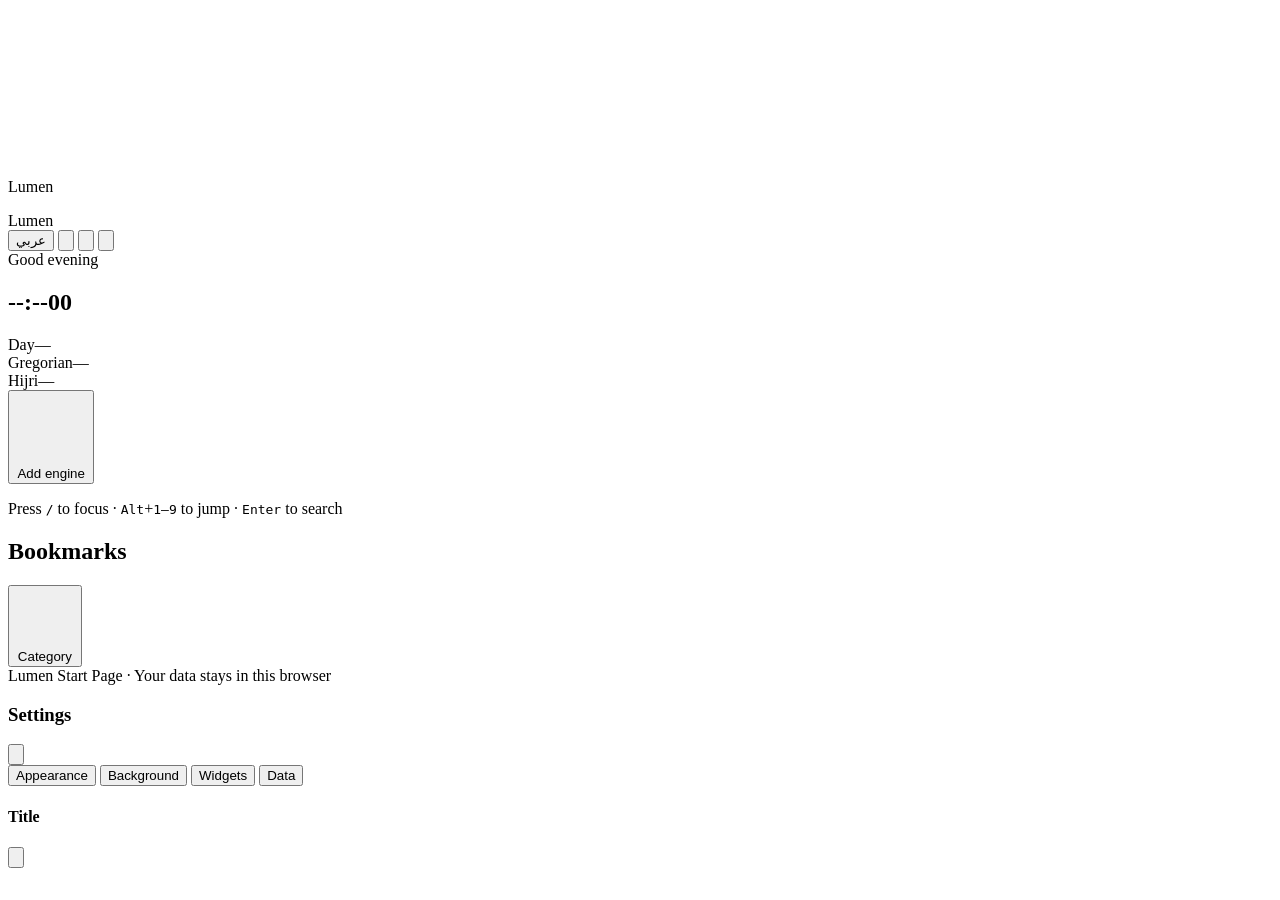
==== commit 86d5cc1e: "Add files via upload" ====
--- a/index.html
+++ b/index.html
@@ -7,657 +7,18 @@
   <meta name="theme-color" content="#0a0a0f" />
   <title>Lumen · Start Page</title>
 
+  <link rel="manifest" href="manifest.json" />
+  <link rel="icon" href="icons/icon.svg" type="image/svg+xml" />
+  <link rel="apple-touch-icon" href="icons/icon-192.png" />
 
   <link rel="preconnect" href="https://fonts.googleapis.com" />
   <link rel="preconnect" href="https://fonts.gstatic.com" crossorigin />
-  <link href="https://fonts.googleapis.com/css2?family=Bricolage+Grotesque:opsz,wght@12..96,400..800&family=Manrope:wght@400;500;600;700;800&family=IBM+Plex+Sans+Arabic:wght@400;500;600;700&family=JetBrains+Mono:wght@400;600&display=swap" rel="stylesheet" />
+  <link href="https://fonts.googleapis.com/css2?family=Bricolage+Grotesque:opsz,wght@12..96,400..800&family=Sora:wght@400;600;700&family=Manrope:wght@400;500;600;700;800&family=IBM+Plex+Sans+Arabic:wght@400;500;600;700&family=JetBrains+Mono:wght@400;600&display=swap" rel="stylesheet" />
 
-  <style>
-/* ===== css/variables.css ===== */
-/* ============================================================
-   variables.css — design tokens + theme palettes
-   ============================================================ */
-:root{
-  --font-display:"Bricolage Grotesque", system-ui, sans-serif;
-  --font-ui:"Manrope", system-ui, sans-serif;
-  --font-mono:"JetBrains Mono", ui-monospace, monospace;
-  --font-ar:"IBM Plex Sans Arabic", system-ui, sans-serif;
-
-  --r-xs:10px; --r-sm:14px; --r-md:20px; --r-lg:28px; --r-xl:36px;
-  --gap:18px;
-  --maxw:1180px;
-
-  /* user-tunable (overridden live by JS) */
-  --user-accent:initial;
-  --glass-blur:18px;
-  --card-alpha:1;
-  --bg-blur:0px;
-  --bg-bright:1;
-  --bg-image:none;
-  --radius-scale:1;
-
-  --ease:cubic-bezier(.2,.8,.2,1);
-  --ease-out:cubic-bezier(.16,1,.3,1);
-}
-
-/* ---------- Aurora (signature default) ---------- */
-[data-theme="aurora"]{
-  --bg:#070710; --bg-2:#0d0d1c;
-  --fg:#eef0ff; --muted:#9aa0c4;
-  --card:rgba(22,23,42,.62); --card-brd:rgba(150,160,255,.14);
-  --card-hover:rgba(34,36,64,.78);
-  --accent:#7c9cff; --accent-2:#c08bff; --accent-3:#54e6c8;
-  --shadow:0 24px 60px -28px rgba(0,0,0,.8);
-  --grad:radial-gradient(120% 120% at 15% 0%,#1a1b3a 0%,#0a0a18 42%,#05050d 100%);
-  --orb-1:#5b6cff; --orb-2:#b06bff; --orb-3:#2fd9c0;
-  --glass-blur:20px; --on-accent:#0a0a18;
-}
-/* ---------- Light ---------- */
-[data-theme="light"]{
-  --bg:#f4f5fb; --bg-2:#ffffff;
-  --fg:#1a1c2c; --muted:#6b7090;
-  --card:rgba(255,255,255,.78); --card-brd:rgba(20,24,60,.08);
-  --card-hover:rgba(255,255,255,.95);
-  --accent:#4f6bff; --accent-2:#8b5cf6; --accent-3:#0fb39a;
-  --shadow:0 22px 50px -26px rgba(40,50,120,.4);
-  --grad:radial-gradient(120% 120% at 12% 0%,#eef1ff 0%,#f5f6fc 50%,#eceefb 100%);
-  --orb-1:#9db4ff; --orb-2:#d7b8ff; --orb-3:#9fe9da;
-  --glass-blur:16px; --on-accent:#fff;
-}
-/* ---------- Dark ---------- */
-[data-theme="dark"]{
-  --bg:#0f1117; --bg-2:#161a24;
-  --fg:#e7ebf5; --muted:#8b93a7;
-  --card:rgba(26,30,42,.7); --card-brd:rgba(255,255,255,.08);
-  --card-hover:rgba(34,40,56,.85);
-  --accent:#5e9bff; --accent-2:#7c8cff; --accent-3:#36d39a;
-  --shadow:0 24px 56px -28px rgba(0,0,0,.75);
-  --grad:radial-gradient(120% 120% at 15% 0%,#1a1f2e 0%,#10131b 55%,#0b0d13 100%);
-  --orb-1:#3d6fe0; --orb-2:#6f6fe0; --orb-3:#2bb98a;
-  --glass-blur:16px; --on-accent:#0b0d13;
-}
-/* ---------- AMOLED ---------- */
-[data-theme="amoled"]{
-  --bg:#000000; --bg-2:#050505;
-  --fg:#f2f2f2; --muted:#7d7d85;
-  --card:rgba(14,14,16,.82); --card-brd:rgba(255,255,255,.07);
-  --card-hover:rgba(22,22,26,.92);
-  --accent:#00e0b8; --accent-2:#4f8bff; --accent-3:#ff5fa8;
-  --shadow:0 20px 50px -26px rgba(0,0,0,1);
-  --grad:radial-gradient(120% 120% at 50% -10%,#0a0a0a 0%,#000 60%);
-  --orb-1:#00e0b8; --orb-2:#1a3aff; --orb-3:#ff2f8a;
-  --glass-blur:10px; --on-accent:#000;
-}
-/* ---------- Glassmorphism ---------- */
-[data-theme="glass"]{
-  --bg:#1c2540; --bg-2:#26345c;
-  --fg:#f6f8ff; --muted:#c2cbe8;
-  --card:rgba(255,255,255,.12); --card-brd:rgba(255,255,255,.28);
-  --card-hover:rgba(255,255,255,.2);
-  --accent:#8fd0ff; --accent-2:#ff9ad5; --accent-3:#a7ffce;
-  --shadow:0 28px 64px -26px rgba(10,20,60,.6);
-  --grad:linear-gradient(135deg,#3a2b6e 0%,#26527e 45%,#2b8a9c 100%);
-  --orb-1:#7ab8ff; --orb-2:#ff86c8; --orb-3:#7dffc0;
-  --glass-blur:26px; --card-alpha:1; --on-accent:#10183a;
-}
-/* ---------- Cyberpunk ---------- */
-[data-theme="cyber"]{
-  --bg:#0a0014; --bg-2:#15002b;
-  --fg:#f7e9ff; --muted:#b07fd6;
-  --card:rgba(28,4,48,.66); --card-brd:rgba(255,46,180,.35);
-  --card-hover:rgba(42,6,72,.82);
-  --accent:#ff2ea6; --accent-2:#00f0ff; --accent-3:#ffd23f;
-  --shadow:0 24px 60px -24px rgba(255,46,166,.35);
-  --grad:radial-gradient(120% 120% at 80% 0%,#2a0040 0%,#10001f 50%,#06000c 100%);
-  --orb-1:#ff2ea6; --orb-2:#00f0ff; --orb-3:#9d00ff;
-  --glass-blur:14px; --on-accent:#0a0014;
-}
-/* ---------- Minimal ---------- */
-[data-theme="minimal"]{
-  --bg:#fafafa; --bg-2:#ffffff;
-  --fg:#161616; --muted:#777;
-  --card:rgba(255,255,255,.9); --card-brd:rgba(0,0,0,.1);
-  --card-hover:#fff;
-  --accent:#222; --accent-2:#555; --accent-3:#888;
-  --shadow:0 14px 36px -22px rgba(0,0,0,.35);
-  --grad:linear-gradient(180deg,#fbfbfb,#f3f3f3);
-  --orb-1:#e6e6e6; --orb-2:#ededed; --orb-3:#f0f0f0;
-  --glass-blur:8px; --on-accent:#fff;
-}
-/* ---------- Luxury ---------- */
-[data-theme="luxury"]{
-  --bg:#0c0a06; --bg-2:#15110a;
-  --fg:#f4ecd8; --muted:#a89878;
-  --card:rgba(28,23,12,.66); --card-brd:rgba(212,175,90,.28);
-  --card-hover:rgba(40,33,18,.82);
-  --accent:#d4af5a; --accent-2:#caa24b; --accent-3:#e7d9a8;
-  --shadow:0 26px 60px -26px rgba(0,0,0,.85);
-  --grad:radial-gradient(120% 120% at 20% 0%,#241c0e 0%,#120e07 55%,#0a0805 100%);
-  --orb-1:#d4af5a; --orb-2:#8a6d2c; --orb-3:#e7d9a8;
-  --glass-blur:16px; --on-accent:#15110a;
-}
-
-/* accent override hook */
-:root[style*="--user-accent"] [data-accent-target]{ }
-
-/* ===== css/base.css ===== */
-/* ============================================================
-   base.css — reset, layout shell, background system
-   ============================================================ */
-*,*::before,*::after{box-sizing:border-box;margin:0;padding:0}
-html{ -webkit-text-size-adjust:100%; scroll-behavior:smooth; }
-body{
-  font-family:var(--font-ui);
-  color:var(--fg);
-  background:var(--bg);
-  min-height:100vh; min-height:100dvh;
-  overflow-x:hidden;
-  line-height:1.5;
-  -webkit-font-smoothing:antialiased;
-  transition:color .4s var(--ease), background .4s var(--ease);
-}
-html[dir="rtl"] body{ font-family:var(--font-ar); }
-html[dir="rtl"] .clock,html[dir="rtl"] .greeting{ font-family:var(--font-display); }
-
-button,input,textarea,select{ font:inherit; color:inherit; }
-button{ cursor:pointer; background:none; border:none; }
-a{ color:inherit; text-decoration:none; }
-.ic{ width:20px;height:20px;fill:none;stroke:currentColor;stroke-width:1.9;stroke-linecap:round;stroke-linejoin:round; }
-kbd{
-  font-family:var(--font-mono); font-size:.72em; padding:1px 6px; border-radius:6px;
-  background:color-mix(in srgb,var(--fg) 10%,transparent); border:1px solid var(--card-brd);
-}
-::selection{ background:color-mix(in srgb,var(--accent) 40%,transparent); }
-
-/* ---------- background stack ---------- */
-.bg-stack{ position:fixed; inset:0; z-index:-1; overflow:hidden; }
-.bg-layer{ position:absolute; inset:0; }
-.bg-gradient{ background:var(--grad); transition:background .6s var(--ease); }
-.bg-image{
-  background-image:var(--bg-image); background-size:cover; background-position:center;
-  filter:blur(var(--bg-blur)) brightness(var(--bg-bright));
-  transform:scale(1.06);
-  transition:filter .4s var(--ease), opacity .6s var(--ease);
-}
-.bg-particles{ width:100%;height:100%; opacity:.7; }
-.bg-grain{
-  position:absolute; inset:-50%; opacity:.05; pointer-events:none; mix-blend-mode:overlay;
-  background-image:url("data:image/svg+xml,%3Csvg xmlns='http://www.w3.org/2000/svg' width='120' height='120'%3E%3Cfilter id='n'%3E%3CfeTurbulence type='fractalNoise' baseFrequency='.9' numOctaves='2'/%3E%3C/filter%3E%3Crect width='100%25' height='100%25' filter='url(%23n)'/%3E%3C/svg%3E");
-}
-.bg-orb{
-  position:absolute; width:46vmax; height:46vmax; border-radius:50%;
-  filter:blur(80px); opacity:.5; pointer-events:none; will-change:transform;
-}
-.orb-1{ background:var(--orb-1); top:-18%; left:-10%; animation:drift1 26s var(--ease) infinite alternate; }
-.orb-2{ background:var(--orb-2); bottom:-22%; right:-12%; animation:drift2 32s var(--ease) infinite alternate; }
-.orb-3{ background:var(--orb-3); top:35%; right:25%; width:30vmax; height:30vmax; opacity:.32; animation:drift3 38s var(--ease) infinite alternate; }
-[data-theme="minimal"] .bg-orb{ opacity:.25; filter:blur(110px); }
-[data-theme="light"] .bg-orb{ opacity:.35; }
-
-/* ---------- layout shell ---------- */
-.topbar{
-  position:sticky; top:0; z-index:40;
-  display:flex; align-items:center; justify-content:space-between;
-  padding:16px clamp(16px,4vw,40px);
-  backdrop-filter:blur(10px);
-}
-.brand{ display:flex; align-items:center; gap:10px; font-weight:800; letter-spacing:-.02em; }
-.brand-glyph{
-  width:26px;height:26px;border-radius:9px;
-  background:conic-gradient(from 180deg,var(--accent),var(--accent-2),var(--accent-3),var(--accent));
-  box-shadow:0 0 22px -4px var(--accent);
-}
-.brand-name{ font-family:var(--font-display); font-size:1.15rem; }
-.topbar-actions{ display:flex; gap:8px; align-items:center; }
-
-.stage{
-  max-width:var(--maxw); margin:0 auto;
-  padding:clamp(20px,4vw,56px) clamp(16px,4vw,40px) 60px;
-  display:flex; flex-direction:column; gap:clamp(28px,4vw,46px);
-}
-
-.foot{
-  display:flex; gap:10px; align-items:center; justify-content:center;
-  color:var(--muted); font-size:.8rem; padding-top:10px; opacity:.8;
-}
-.foot .dot{ opacity:.5; }
-
-/* boot screen */
-.boot{
-  position:fixed; inset:0; z-index:200; display:grid; place-content:center; gap:18px;
-  background:var(--bg); transition:opacity .5s var(--ease), visibility .5s;
-}
-.boot.gone{ opacity:0; visibility:hidden; }
-.boot-mark{ display:flex; gap:8px; justify-self:center; }
-.boot-mark span{ width:12px;height:12px;border-radius:50%; background:var(--accent); animation:bounce 1s var(--ease) infinite; }
-.boot-mark span:nth-child(2){ background:var(--accent-2); animation-delay:.15s; }
-.boot-mark span:nth-child(3){ background:var(--accent-3); animation-delay:.3s; }
-.boot-text{ font-family:var(--font-display); letter-spacing:.3em; text-transform:uppercase; color:var(--muted); font-size:.8rem; text-align:center; }
-
-@media (max-width:560px){
-  .brand-name{ display:none; }
-  .stage{ gap:26px; }
-}
-@media (prefers-reduced-motion:reduce){
-  *{ animation-duration:.001ms!important; transition-duration:.06s!important; }
-  .bg-orb{ animation:none; }
-}
-
-/* ===== css/components.css ===== */
-/* ============================================================
-   components.css — hero, search, bookmarks, widgets, drawer, modal
-   ============================================================ */
-
-/* shared glass surface */
-.glass{
-  background:color-mix(in srgb, var(--card) calc(var(--card-alpha)*100%), transparent);
-  border:1px solid var(--card-brd);
-  -webkit-backdrop-filter:blur(var(--glass-blur));
-  backdrop-filter:blur(var(--glass-blur));
-  box-shadow:var(--shadow);
-}
-
-/* buttons */
-.icon-btn{
-  width:42px;height:42px;border-radius:13px; display:grid;place-items:center;
-  color:var(--fg); border:1px solid var(--card-brd);
-  background:color-mix(in srgb,var(--card) 70%,transparent);
-  -webkit-backdrop-filter:blur(12px); backdrop-filter:blur(12px);
-  transition:transform .25s var(--ease), background .25s, border-color .25s, color .25s;
-}
-.icon-btn:hover{ transform:translateY(-2px); border-color:var(--accent); color:var(--accent); }
-.icon-btn:active{ transform:translateY(0) scale(.96); }
-#langToggle{ width:auto; padding:0 14px; font-weight:700; font-size:.85rem; }
-
-.ghost-btn{
-  display:inline-flex; align-items:center; gap:7px; padding:8px 14px; border-radius:12px;
-  border:1px dashed var(--card-brd); color:var(--muted); font-weight:600; font-size:.85rem;
-  transition:.25s var(--ease);
-}
-.ghost-btn:hover{ color:var(--accent); border-color:var(--accent); transform:translateY(-1px); }
-.ghost-btn .ic{ width:16px;height:16px; }
-
-.btn{
-  display:inline-flex; align-items:center; justify-content:center; gap:8px;
-  padding:11px 18px; border-radius:13px; font-weight:700; font-size:.9rem;
-  transition:transform .2s var(--ease), filter .2s, box-shadow .2s;
-}
-.btn-primary{ background:var(--accent); color:var(--on-accent); box-shadow:0 12px 28px -12px var(--accent); }
-.btn-primary:hover{ transform:translateY(-2px); filter:brightness(1.06); }
-.btn-soft{ border:1px solid var(--card-brd); color:var(--fg); background:color-mix(in srgb,var(--card) 60%,transparent); }
-.btn-soft:hover{ border-color:var(--accent); color:var(--accent); }
-.btn-danger{ border:1px solid color-mix(in srgb,#ff5470 50%,transparent); color:#ff7088; }
-.btn-danger:hover{ background:color-mix(in srgb,#ff5470 16%,transparent); }
-
-/* ---------------- HERO ---------------- */
-.hero{ text-align:center; padding-top:clamp(8px,4vw,40px); }
-.greeting{ font-family:var(--font-display); color:var(--muted); font-size:clamp(1rem,2vw,1.3rem); letter-spacing:.02em; margin-bottom:6px; }
-.clock{
-  font-family:var(--font-display); font-weight:700; letter-spacing:-.04em; line-height:.9;
-  font-size:clamp(4.2rem,16vw,10rem);
-  background:linear-gradient(180deg,var(--fg),color-mix(in srgb,var(--fg) 55%,var(--accent)));
-  -webkit-background-clip:text; background-clip:text; color:transparent;
-  display:inline-flex; align-items:baseline; gap:.06em;
-  text-shadow:0 0 60px color-mix(in srgb,var(--accent) 20%,transparent);
-}
-.clock-sec{
-  font-size:.28em; -webkit-text-fill-color:var(--accent); color:var(--accent);
-  font-family:var(--font-mono); font-weight:600; transform:translateY(-.4em); opacity:.85;
-}
-.dates{ display:flex; flex-wrap:wrap; gap:10px; justify-content:center; margin-top:18px; }
-.date-pill{
-  display:flex; align-items:center; gap:9px; padding:9px 16px; border-radius:999px;
-  background:color-mix(in srgb,var(--card) 70%,transparent); border:1px solid var(--card-brd);
-  -webkit-backdrop-filter:blur(var(--glass-blur)); backdrop-filter:blur(var(--glass-blur));
-  font-size:.92rem; font-weight:600; box-shadow:var(--shadow);
-}
-.date-key{ font-size:.7rem; text-transform:uppercase; letter-spacing:.08em; color:var(--muted); font-weight:700; }
-html[dir="rtl"] .date-key{ letter-spacing:0; }
-
-/* ---------------- SEARCH ---------------- */
-.search-wrap{ display:flex; flex-direction:column; align-items:center; gap:14px; }
-.search-rail{ display:flex; flex-wrap:wrap; gap:12px; justify-content:center; width:100%; }
-.engine{
-  position:relative; flex:1 1 280px; max-width:380px; min-width:240px;
-  display:flex; align-items:center; gap:10px; padding:6px 6px 6px 16px;
-  border-radius:18px;
-  background:color-mix(in srgb,var(--card) calc(var(--card-alpha)*100%),transparent);
-  border:1px solid var(--card-brd);
-  -webkit-backdrop-filter:blur(var(--glass-blur)); backdrop-filter:blur(var(--glass-blur));
-  box-shadow:var(--shadow);
-  transition:transform .3s var(--ease-out), border-color .3s, box-shadow .3s;
-}
-html[dir="rtl"] .engine{ padding:6px 16px 6px 6px; }
-.engine::after{
-  content:""; position:absolute; inset:-1px; border-radius:inherit; padding:1px;
-  background:linear-gradient(120deg,var(--accent),var(--accent-2));
-  -webkit-mask:linear-gradient(#000 0 0) content-box,linear-gradient(#000 0 0);
-  -webkit-mask-composite:xor; mask-composite:exclude;
-  opacity:0; transition:opacity .3s; pointer-events:none;
-}
-.engine.focused{ transform:translateY(-3px); box-shadow:0 30px 60px -28px var(--accent); }
-.engine.focused::after{ opacity:1; }
-.engine-ico{
-  width:34px;height:34px;border-radius:10px; display:grid;place-items:center; flex:none;
-  font-weight:800; font-size:.95rem; color:var(--on-accent);
-  background:linear-gradient(135deg,var(--accent),var(--accent-2));
-}
-.engine-ico img{ width:20px;height:20px;border-radius:5px; }
-.engine input{
-  flex:1; min-width:0; border:none; outline:none; background:none;
-  font-size:.96rem; font-weight:500; padding:9px 0;
-}
-.engine input::placeholder{ color:var(--muted); }
-.engine-go{
-  width:38px;height:38px;border-radius:13px; flex:none; display:grid;place-items:center;
-  background:var(--accent); color:var(--on-accent);
-  transition:transform .2s var(--ease), filter .2s;
-}
-.engine-go:hover{ transform:scale(1.06); filter:brightness(1.08); }
-.engine-kbd{ position:absolute; top:-9px; left:14px; font-size:.62rem; padding:1px 6px; border-radius:6px;
-  background:var(--bg-2); border:1px solid var(--card-brd); color:var(--muted); font-family:var(--font-mono); }
-html[dir="rtl"] .engine-kbd{ left:auto; right:14px; }
-.engine-menu{ position:absolute; top:8px; right:54px; opacity:0; transition:.2s; }
-html[dir="rtl"] .engine-menu{ right:auto; left:54px; }
-.engine:hover .engine-menu{ opacity:.7; }
-.engine-menu:hover{ opacity:1!important; }
-.add-engine{ display:inline-flex; align-items:center; gap:7px; color:var(--muted); font-weight:600; font-size:.85rem; padding:8px 14px; border-radius:12px; border:1px dashed var(--card-brd); transition:.25s; }
-.add-engine:hover{ color:var(--accent); border-color:var(--accent); }
-.add-engine .ic{ width:16px;height:16px; }
-.search-hint{ color:var(--muted); font-size:.78rem; }
-
-/* ---------------- BOOKMARKS ---------------- */
-.section-head{ display:flex; align-items:center; justify-content:space-between; gap:14px; flex-wrap:wrap; margin-bottom:14px; }
-.section-head h2{ font-family:var(--font-display); font-size:1.4rem; letter-spacing:-.02em; }
-.section-tools{ display:flex; align-items:center; gap:10px; flex-wrap:wrap; }
-.cat-tabs{ display:flex; gap:6px; flex-wrap:wrap; }
-.cat-tab{
-  padding:7px 14px; border-radius:11px; font-weight:600; font-size:.85rem; color:var(--muted);
-  border:1px solid transparent; transition:.2s var(--ease); white-space:nowrap;
-}
-.cat-tab:hover{ color:var(--fg); background:color-mix(in srgb,var(--card) 60%,transparent); }
-.cat-tab.active{ color:var(--accent); background:color-mix(in srgb,var(--accent) 14%,transparent); border-color:color-mix(in srgb,var(--accent) 30%,transparent); }
-
-.bm-grid{ display:grid; grid-template-columns:repeat(auto-fill,minmax(140px,1fr)); gap:var(--gap); }
-.bm-grid.list{ grid-template-columns:1fr; }
-
-.bm-card{
-  position:relative; display:flex; flex-direction:column; align-items:center; gap:11px;
-  padding:20px 14px; border-radius:var(--r-md);
-  background:color-mix(in srgb,var(--card) calc(var(--card-alpha)*100%),transparent);
-  border:1px solid var(--card-brd);
-  -webkit-backdrop-filter:blur(var(--glass-blur)); backdrop-filter:blur(var(--glass-blur));
-  box-shadow:var(--shadow);
-  transition:transform .3s var(--ease-out), border-color .3s, box-shadow .3s, background .3s;
-  cursor:pointer; text-align:center;
-}
-.bm-card:hover{ transform:translateY(-5px); border-color:color-mix(in srgb,var(--accent) 50%,transparent); background:var(--card-hover); box-shadow:0 30px 60px -30px var(--accent); }
-.bm-ico{
-  width:52px;height:52px;border-radius:15px; display:grid;place-items:center; flex:none;
-  font-weight:800; font-size:1.25rem; color:#fff; overflow:hidden;
-  background:linear-gradient(135deg,var(--accent),var(--accent-2));
-  box-shadow:0 10px 22px -10px var(--accent);
-}
-.bm-ico img{ width:30px;height:30px;object-fit:contain; }
-.bm-title{ font-size:.86rem; font-weight:600; max-width:100%; overflow:hidden; text-overflow:ellipsis; white-space:nowrap; }
-.bm-host{ font-size:.7rem; color:var(--muted); }
-.bm-pin{
-  position:absolute; top:8px; right:8px; width:26px;height:26px; border-radius:8px;
-  display:grid;place-items:center; opacity:0; color:var(--muted);
-  background:color-mix(in srgb,var(--bg-2) 70%,transparent); transition:.2s;
-}
-html[dir="rtl"] .bm-pin{ right:auto; left:8px; }
-.bm-card:hover .bm-pin{ opacity:1; }
-.bm-pin.on{ opacity:1; color:var(--accent-3); }
-.bm-pin .ic{ width:14px;height:14px; }
-.bm-edit{ position:absolute; top:8px; left:8px; width:26px;height:26px;border-radius:8px; display:grid;place-items:center; opacity:0; color:var(--muted); background:color-mix(in srgb,var(--bg-2) 70%,transparent); transition:.2s; }
-html[dir="rtl"] .bm-edit{ left:auto; right:8px; }
-.bm-card:hover .bm-edit{ opacity:1; }
-.bm-edit .ic{ width:13px;height:13px; }
-.bm-card.dragging{ opacity:.4; transform:scale(.96); }
-.bm-card.drag-over{ border-color:var(--accent); }
-
-/* list view */
-.bm-grid.list .bm-card{ flex-direction:row; justify-content:flex-start; gap:14px; padding:12px 16px; text-align:left; }
-html[dir="rtl"] .bm-grid.list .bm-card{ text-align:right; }
-.bm-grid.list .bm-ico{ width:40px;height:40px;border-radius:12px;font-size:1rem; }
-.bm-grid.list .bm-ico img{ width:22px;height:22px; }
-.bm-grid.list .bm-meta{ display:flex; flex-direction:column; min-width:0; }
-.bm-grid.list .bm-title{ white-space:normal; }
-
-.bm-add{ border-style:dashed; color:var(--muted); justify-content:center; min-height:120px; }
-.bm-add:hover{ color:var(--accent); }
-.bm-add .ic{ width:26px;height:26px; }
-
-.bm-empty{ color:var(--muted); text-align:center; padding:30px; font-size:.9rem; grid-column:1/-1; }
-
-/* ---------------- WIDGETS ---------------- */
-.widgets{ display:grid; grid-template-columns:repeat(auto-fill,minmax(280px,1fr)); gap:var(--gap); align-items:start; }
-.widget{
-  border-radius:var(--r-md); padding:18px;
-  background:color-mix(in srgb,var(--card) calc(var(--card-alpha)*100%),transparent);
-  border:1px solid var(--card-brd);
-  -webkit-backdrop-filter:blur(var(--glass-blur)); backdrop-filter:blur(var(--glass-blur));
-  box-shadow:var(--shadow); transition:transform .3s var(--ease-out), border-color .3s;
-}
-.widget:hover{ transform:translateY(-3px); }
-.widget-head{ display:flex; align-items:center; justify-content:space-between; margin-bottom:14px; }
-.widget-head h3{ font-size:.95rem; font-weight:700; display:flex; align-items:center; gap:8px; }
-.widget-head .ic{ width:18px;height:18px; color:var(--accent); }
-.widget-head .w-act{ color:var(--muted); font-size:.78rem; font-weight:600; }
-.widget-head .w-act:hover{ color:var(--accent); }
-
-/* weather */
-.wx-now{ display:flex; align-items:center; gap:14px; }
-.wx-temp{ font-family:var(--font-display); font-size:2.6rem; font-weight:700; line-height:1; }
-.wx-ico{ font-size:2.4rem; }
-.wx-meta{ color:var(--muted); font-size:.84rem; }
-.wx-row{ display:flex; gap:8px; margin-top:14px; }
-.wx-day{ flex:1; text-align:center; padding:10px 4px; border-radius:12px; background:color-mix(in srgb,var(--card) 50%,transparent); font-size:.74rem; }
-.wx-day b{ display:block; font-size:1rem; margin-top:3px; }
-
-/* todo */
-.todo-input{ display:flex; gap:8px; margin-bottom:12px; }
-.todo-input input{ flex:1; padding:10px 12px; border-radius:11px; border:1px solid var(--card-brd); background:color-mix(in srgb,var(--bg-2) 50%,transparent); outline:none; }
-.todo-input input:focus{ border-color:var(--accent); }
-.todo-list{ display:flex; flex-direction:column; gap:7px; max-height:240px; overflow:auto; }
-.todo-item{ display:flex; align-items:center; gap:10px; padding:8px 10px; border-radius:11px; background:color-mix(in srgb,var(--card) 45%,transparent); }
-.todo-check{ width:20px;height:20px;border-radius:7px; border:1.6px solid var(--muted); display:grid;place-items:center; flex:none; transition:.2s; }
-.todo-check.done{ background:var(--accent); border-color:var(--accent); color:var(--on-accent); }
-.todo-check .ic{ width:13px;height:13px; opacity:0; }
-.todo-check.done .ic{ opacity:1; }
-.todo-item span{ flex:1; font-size:.88rem; }
-.todo-item.done span{ text-decoration:line-through; color:var(--muted); }
-.todo-del{ color:var(--muted); opacity:0; transition:.2s; }
-.todo-item:hover .todo-del{ opacity:1; }
-.todo-del:hover{ color:#ff7088; }
-
-/* notes */
-.notes-area{ width:100%; min-height:150px; resize:vertical; border:1px solid var(--card-brd); border-radius:13px; padding:12px; background:color-mix(in srgb,var(--bg-2) 40%,transparent); outline:none; font-size:.9rem; line-height:1.6; }
-.notes-area:focus{ border-color:var(--accent); }
-
-/* pomodoro */
-.pomo{ text-align:center; }
-.pomo-time{ font-family:var(--font-display); font-size:3rem; font-weight:700; letter-spacing:-.03em; }
-.pomo-modes{ display:flex; gap:6px; justify-content:center; margin:10px 0; }
-.pomo-mode{ padding:5px 12px; border-radius:10px; font-size:.76rem; font-weight:600; color:var(--muted); border:1px solid transparent; }
-.pomo-mode.active{ color:var(--accent); border-color:var(--accent); background:color-mix(in srgb,var(--accent) 12%,transparent); }
-.pomo-ctrl{ display:flex; gap:8px; justify-content:center; margin-top:6px; }
-
-/* calculator */
-.calc-screen{ font-family:var(--font-mono); text-align:right; font-size:1.5rem; padding:10px 12px; border-radius:12px; background:color-mix(in srgb,var(--bg-2) 50%,transparent); border:1px solid var(--card-brd); margin-bottom:10px; min-height:46px; overflow:hidden; }
-html[dir="rtl"] .calc-screen{ text-align:right; direction:ltr; }
-.calc-grid{ display:grid; grid-template-columns:repeat(4,1fr); gap:7px; }
-.calc-key{ padding:12px 0; border-radius:11px; font-weight:700; background:color-mix(in srgb,var(--card) 55%,transparent); border:1px solid var(--card-brd); transition:.15s; }
-.calc-key:hover{ border-color:var(--accent); color:var(--accent); }
-.calc-key.op{ color:var(--accent); }
-.calc-key.eq{ background:var(--accent); color:var(--on-accent); grid-column:span 1; }
-
-/* prayer */
-.pray-list{ display:flex; flex-direction:column; gap:6px; }
-.pray-row{ display:flex; justify-content:space-between; padding:8px 12px; border-radius:11px; font-size:.88rem; background:color-mix(in srgb,var(--card) 40%,transparent); }
-.pray-row.next{ background:color-mix(in srgb,var(--accent) 16%,transparent); border:1px solid color-mix(in srgb,var(--accent) 30%,transparent); font-weight:700; }
-.pray-row b{ font-family:var(--font-mono); }
-
-/* world clock */
-.wclock-list{ display:flex; flex-direction:column; gap:8px; }
-.wclock-row{ display:flex; justify-content:space-between; align-items:center; padding:9px 12px; border-radius:11px; background:color-mix(in srgb,var(--card) 40%,transparent); }
-.wclock-row .t{ font-family:var(--font-mono); font-weight:600; }
-.wclock-row .z{ font-size:.78rem; color:var(--muted); }
-
-/* crypto */
-.crypto-list{ display:flex; flex-direction:column; gap:8px; }
-.crypto-row{ display:flex; align-items:center; gap:10px; padding:9px 11px; border-radius:11px; background:color-mix(in srgb,var(--card) 40%,transparent); }
-.crypto-row .sym{ font-weight:700; }
-.crypto-row .px{ margin-left:auto; font-family:var(--font-mono); font-weight:600; }
-html[dir="rtl"] .crypto-row .px{ margin-left:0; margin-right:auto; }
-.chg{ font-size:.76rem; font-weight:700; padding:2px 7px; border-radius:7px; }
-.chg.up{ color:#27d39a; background:color-mix(in srgb,#27d39a 14%,transparent); }
-.chg.down{ color:#ff6b85; background:color-mix(in srgb,#ff6b85 14%,transparent); }
-
-/* mini calendar */
-.cal-head{ display:flex; justify-content:space-between; align-items:center; margin-bottom:10px; }
-.cal-grid{ display:grid; grid-template-columns:repeat(7,1fr); gap:3px; text-align:center; }
-.cal-grid .dow{ font-size:.66rem; color:var(--muted); font-weight:700; padding:4px 0; }
-.cal-grid .cell{ font-size:.8rem; padding:7px 0; border-radius:9px; }
-.cal-grid .cell.today{ background:var(--accent); color:var(--on-accent); font-weight:700; }
-.cal-grid .cell.muted{ color:color-mix(in srgb,var(--muted) 60%,transparent); }
-
-/* ---------------- DRAWER ---------------- */
-.scrim,.modal-scrim{ position:fixed; inset:0; background:rgba(0,0,0,.5); backdrop-filter:blur(4px); opacity:0; visibility:hidden; transition:.3s var(--ease); z-index:90; }
-.scrim.open,.modal-scrim.open{ opacity:1; visibility:visible; }
-.drawer{
-  position:fixed; top:0; right:0; height:100%; width:min(420px,92vw); z-index:100;
-  background:color-mix(in srgb,var(--bg-2) 92%,transparent);
-  -webkit-backdrop-filter:blur(24px); backdrop-filter:blur(24px);
-  border-left:1px solid var(--card-brd); box-shadow:-30px 0 80px -40px rgba(0,0,0,.7);
-  transform:translateX(105%); transition:transform .4s var(--ease-out);
-  display:flex; flex-direction:column;
-}
-html[dir="rtl"] .drawer{ right:auto; left:0; border-left:none; border-right:1px solid var(--card-brd); transform:translateX(-105%); box-shadow:30px 0 80px -40px rgba(0,0,0,.7); }
-.drawer.open{ transform:translateX(0); }
-.drawer-head{ display:flex; align-items:center; justify-content:space-between; padding:20px 22px 14px; }
-.drawer-head h3{ font-family:var(--font-display); font-size:1.3rem; }
-.drawer-tabs{ display:flex; gap:4px; padding:0 18px 12px; flex-wrap:wrap; }
-.drawer-tabs button{ padding:8px 13px; border-radius:11px; font-weight:600; font-size:.82rem; color:var(--muted); transition:.2s; }
-.drawer-tabs button:hover{ color:var(--fg); }
-.drawer-tabs button.active{ color:var(--accent); background:color-mix(in srgb,var(--accent) 14%,transparent); }
-.drawer-body{ flex:1; overflow:auto; padding:6px 22px 30px; }
-
-.field{ margin-bottom:20px; }
-.field > label{ display:block; font-weight:700; font-size:.82rem; margin-bottom:10px; }
-.field .hint{ color:var(--muted); font-size:.76rem; margin-top:6px; }
-
-.theme-row{ display:grid; grid-template-columns:repeat(4,1fr); gap:9px; }
-.theme-chip{ aspect-ratio:1; border-radius:14px; border:2px solid transparent; position:relative; overflow:hidden; cursor:pointer; transition:.2s; }
-.theme-chip:hover{ transform:translateY(-2px); }
-.theme-chip.active{ border-color:var(--accent); box-shadow:0 0 0 3px color-mix(in srgb,var(--accent) 25%,transparent); }
-.theme-chip span{ position:absolute; bottom:0; left:0; right:0; font-size:.6rem; text-align:center; padding:3px; background:rgba(0,0,0,.4); color:#fff; font-weight:700; }
-
-.swatch-row{ display:flex; gap:9px; flex-wrap:wrap; }
-.swatch{ width:34px;height:34px;border-radius:11px; border:2px solid transparent; cursor:pointer; transition:.2s; }
-.swatch:hover{ transform:scale(1.1); }
-.swatch.active{ border-color:var(--fg); box-shadow:0 0 0 2px var(--accent); }
-
-.seg{ display:flex; gap:4px; padding:4px; border-radius:13px; background:color-mix(in srgb,var(--card) 50%,transparent); border:1px solid var(--card-brd); }
-.seg button{ flex:1; padding:8px; border-radius:10px; font-weight:600; font-size:.8rem; color:var(--muted); transition:.2s; }
-.seg button.active{ background:var(--accent); color:var(--on-accent); }
-
-.slider{ width:100%; -webkit-appearance:none; height:6px; border-radius:99px; background:color-mix(in srgb,var(--fg) 16%,transparent); outline:none; }
-.slider::-webkit-slider-thumb{ -webkit-appearance:none; width:18px;height:18px;border-radius:50%; background:var(--accent); cursor:pointer; box-shadow:0 2px 8px -1px var(--accent); }
-.slider::-moz-range-thumb{ width:18px;height:18px;border-radius:50%; background:var(--accent); border:none; cursor:pointer; }
-
-.grad-row{ display:grid; grid-template-columns:repeat(4,1fr); gap:9px; }
-.grad-chip{ aspect-ratio:1.4; border-radius:13px; border:2px solid transparent; cursor:pointer; transition:.2s; }
-.grad-chip:hover{ transform:translateY(-2px); }
-.grad-chip.active{ border-color:var(--fg); box-shadow:0 0 0 2px var(--accent); }
-
-.toggle-row{ display:flex; align-items:center; justify-content:space-between; padding:11px 0; border-bottom:1px solid color-mix(in srgb,var(--card-brd) 60%,transparent); }
-.toggle-row:last-child{ border-bottom:none; }
-.toggle-row .t-name{ font-weight:600; font-size:.9rem; }
-.switch{ width:46px;height:26px;border-radius:99px; background:color-mix(in srgb,var(--fg) 18%,transparent); position:relative; transition:.25s; flex:none; }
-.switch.on{ background:var(--accent); }
-.switch::after{ content:""; position:absolute; top:3px; left:3px; width:20px;height:20px;border-radius:50%; background:#fff; transition:.25s var(--ease); }
-.switch.on::after{ left:23px; }
-html[dir="rtl"] .switch::after{ left:auto; right:3px; }
-html[dir="rtl"] .switch.on::after{ right:23px; }
-
-.upload-zone{ border:1.6px dashed var(--card-brd); border-radius:14px; padding:22px; text-align:center; color:var(--muted); font-size:.85rem; cursor:pointer; transition:.2s; }
-.upload-zone:hover{ border-color:var(--accent); color:var(--accent); }
-
-.data-actions{ display:flex; flex-direction:column; gap:10px; }
-
-/* ---------------- MODAL ---------------- */
-.modal-scrim{ display:grid; place-items:center; padding:20px; z-index:110; }
-.modal{
-  width:min(440px,100%); border-radius:var(--r-lg); padding:24px;
-  background:color-mix(in srgb,var(--bg-2) 96%,transparent);
-  border:1px solid var(--card-brd); box-shadow:0 40px 90px -40px rgba(0,0,0,.8);
-  transform:scale(.94) translateY(10px); opacity:0; transition:.3s var(--ease-out);
-}
-.modal-scrim.open .modal{ transform:scale(1) translateY(0); opacity:1; }
-.modal-head{ display:flex; align-items:center; justify-content:space-between; margin-bottom:18px; }
-.modal-head h4{ font-family:var(--font-display); font-size:1.2rem; }
-.modal-body label{ display:block; font-weight:700; font-size:.8rem; margin:14px 0 7px; }
-.modal-body input,.modal-body select{ width:100%; padding:12px 14px; border-radius:12px; border:1px solid var(--card-brd); background:color-mix(in srgb,var(--bg) 50%,transparent); outline:none; transition:.2s; }
-.modal-body input:focus,.modal-body select:focus{ border-color:var(--accent); }
-.modal-actions{ display:flex; gap:10px; margin-top:22px; }
-.modal-actions .btn{ flex:1; }
-
-/* toast */
-.toast{ position:fixed; bottom:26px; left:50%; transform:translateX(-50%) translateY(20px); z-index:160;
-  padding:12px 20px; border-radius:13px; background:var(--bg-2); border:1px solid var(--card-brd);
-  box-shadow:var(--shadow); font-weight:600; font-size:.88rem; opacity:0; visibility:hidden; transition:.3s var(--ease); }
-.toast.show{ opacity:1; visibility:visible; transform:translateX(-50%) translateY(0); }
-
-/* mobile */
-@media (max-width:560px){
-  .engine{ flex:1 1 100%; max-width:100%; }
-  .theme-row{ grid-template-columns:repeat(3,1fr); }
-  .widgets{ grid-template-columns:1fr; }
-  .bm-grid{ grid-template-columns:repeat(auto-fill,minmax(110px,1fr)); }
-}
-
-/* ===== css/animations.css ===== */
-/* ============================================================
-   animations.css — keyframes, entrance reveals, micro-interactions
-   ============================================================ */
-@keyframes drift1{ 0%{transform:translate(0,0) scale(1)} 100%{transform:translate(8vw,6vh) scale(1.15)} }
-@keyframes drift2{ 0%{transform:translate(0,0) scale(1.1)} 100%{transform:translate(-7vw,-5vh) scale(1)} }
-@keyframes drift3{ 0%{transform:translate(0,0)} 100%{transform:translate(-6vw,8vh)} }
-@keyframes bounce{ 0%,100%{transform:translateY(0);opacity:.5} 50%{transform:translateY(-10px);opacity:1} }
-
-@keyframes reveal-up{ from{opacity:0; transform:translateY(22px)} to{opacity:1; transform:translateY(0)} }
-.reveal{ opacity:0; animation:reveal-up .8s var(--ease-out) forwards; animation-delay:var(--d,0s); }
-
-@keyframes pop-in{ from{opacity:0; transform:scale(.9) translateY(10px)} to{opacity:1; transform:scale(1) translateY(0)} }
-.bm-card,.widget{ animation:pop-in .5s var(--ease-out) backwards; }
-
-@keyframes float-y{ 0%,100%{transform:translateY(0)} 50%{transform:translateY(-7px)} }
-.brand-glyph{ animation:float-y 5s var(--ease) infinite; }
-
-@keyframes shimmer{ 0%{background-position:-200% 0} 100%{background-position:200% 0} }
-.skeleton{ background:linear-gradient(90deg,color-mix(in srgb,var(--fg) 6%,transparent) 25%,color-mix(in srgb,var(--fg) 14%,transparent) 37%,color-mix(in srgb,var(--fg) 6%,transparent) 63%); background-size:200% 100%; animation:shimmer 1.4s infinite; border-radius:8px; color:transparent!important; }
-
-@keyframes pulse-ring{ 0%{box-shadow:0 0 0 0 color-mix(in srgb,var(--accent) 40%,transparent)} 100%{box-shadow:0 0 0 14px transparent} }
-.pulse{ animation:pulse-ring 1.6s var(--ease) infinite; }
-
-/* cyber glow flicker for the cyber theme clock */
-[data-theme="cyber"] .clock{ animation:cyberglow 4s ease-in-out infinite; }
-@keyframes cyberglow{ 0%,100%{filter:drop-shadow(0 0 10px color-mix(in srgb,var(--accent) 60%,transparent))} 50%{filter:drop-shadow(0 0 22px color-mix(in srgb,var(--accent-2) 70%,transparent))} }
-
-/* glass reflection sweep on cards */
-.bm-card::before,.widget::before{
-  content:""; position:absolute; inset:0; border-radius:inherit; pointer-events:none;
-  background:linear-gradient(120deg,transparent 30%,color-mix(in srgb,#fff 12%,transparent) 45%,transparent 60%);
-  background-size:250% 100%; background-position:200% 0; opacity:0; transition:opacity .3s;
-}
-.widget{ position:relative; }
-.bm-card:hover::before,.widget:hover::before{ opacity:1; animation:sweep 1s var(--ease) forwards; }
-@keyframes sweep{ to{ background-position:-50% 0; } }
-[data-theme="minimal"] .bm-card::before,[data-theme="minimal"] .widget::before{ display:none; }
-
-  </style>
+  <link rel="stylesheet" href="css/variables.css" />
+  <link rel="stylesheet" href="css/base.css" />
+  <link rel="stylesheet" href="css/components.css" />
+  <link rel="stylesheet" href="css/animations.css" />
 </head>
 <body>
   <!-- ===== Background layers ===== -->
@@ -668,6 +29,7 @@
     <div class="bg-orb orb-1"></div>
     <div class="bg-orb orb-2"></div>
     <div class="bg-orb orb-3"></div>
+    <div id="bgGlow" class="bg-layer bg-glow"></div>
     <div class="bg-grain"></div>
   </div>
 
@@ -770,1092 +132,14 @@
 
   <div class="toast" id="toast"></div>
 
-  <script>
-/* ===== js/storage.js ===== */
-/* ============================================================
-   storage.js — persistent state store (localStorage + pub/sub)
-   ============================================================ */
-const Store = (() => {
-  const KEY = "lumen.v1";
-
-  const DEFAULTS = {
-    lang: "en",
-    theme: "aurora",
-    accent: "",                  // "" = theme default
-    uiFont: "Manrope",
-    glassBlur: 20,
-    cardAlpha: 1,
-    radiusScale: 1,
-    bmView: "grid",
-    background: { mode: "gradient", gradient: 0, image: "", blur: 0, bright: 1, daily: false },
-    engines: [
-      { id: "g",  name: "Google",   color: "#4f6bff", url: "https://www.google.com/search?q=%s",     icon: "G" },
-      { id: "gpt",name: "ChatGPT",  color: "#10a37f", url: "https://chatgpt.com/?q=%s",               icon: "AI" },
-      { id: "ds", name: "DeepSeek", color: "#4d6bfe", url: "https://chat.deepseek.com/?q=%s",         icon: "DS" }
-    ],
-    activeCat: 0,
-    categories: [
-      { name: "Essentials", items: [
-        { title: "YouTube",  url: "https://youtube.com",  pinned: true },
-        { title: "GitHub",   url: "https://github.com",   pinned: false },
-        { title: "Gmail",    url: "https://mail.google.com", pinned: true },
-        { title: "Maps",     url: "https://maps.google.com", pinned: false },
-        { title: "X",        url: "https://x.com",        pinned: false },
-        { title: "WhatsApp", url: "https://web.whatsapp.com", pinned: false }
-      ]},
-      { name: "Work", items: [
-        { title: "Notion",   url: "https://notion.so",    pinned: false },
-        { title: "Figma",    url: "https://figma.com",    pinned: false },
-        { title: "Drive",    url: "https://drive.google.com", pinned: false }
-      ]}
-    ],
-    todos: [],
-    notes: "",
-    widgets: {
-      weather: true, prayer: true, todo: true, notes: true,
-      pomodoro: true, calculator: false, worldclock: false,
-      crypto: false, calendar: true
-    },
-    weatherCity: "Jeddah",
-    worldClocks: ["Asia/Riyadh", "Europe/London", "America/New_York", "Asia/Tokyo"],
-    cryptoCoins: ["bitcoin", "ethereum", "solana"]
-  };
-
-  let state = load();
-  const subs = new Set();
-
-  function load(){
-    try {
-      const raw = JSON.parse(localStorage.getItem(KEY));
-      return deepMerge(structuredClone(DEFAULTS), raw || {});
-    } catch { return structuredClone(DEFAULTS); }
-  }
-  function deepMerge(base, over){
-    for (const k in over){
-      if (over[k] && typeof over[k] === "object" && !Array.isArray(over[k]) && base[k] && typeof base[k] === "object" && !Array.isArray(base[k])){
-        deepMerge(base[k], over[k]);
-      } else { base[k] = over[k]; }
-    }
-    return base;
-  }
-  function persist(){
-    try { localStorage.setItem(KEY, JSON.stringify(state)); } catch(e){ console.warn("Storage full", e); }
-  }
-
-  return {
-    get: () => state,
-    set(patch){ Object.assign(state, patch); persist(); emit(); },
-    update(fn){ fn(state); persist(); emit(); },
-    subscribe(fn){ subs.add(fn); return () => subs.delete(fn); },
-    reset(){ state = structuredClone(DEFAULTS); persist(); emit(); },
-    export(){ return JSON.stringify(state, null, 2); },
-    import(json){
-      try { state = deepMerge(structuredClone(DEFAULTS), JSON.parse(json)); persist(); emit(); return true; }
-      catch { return false; }
-    },
-    defaults: DEFAULTS
-  };
-  function emit(){ subs.forEach(fn => fn(state)); }
-})();
-
-/* ===== js/i18n.js ===== */
-/* ============================================================
-   i18n.js — English / Arabic strings + RTL handling
-   ============================================================ */
-const I18N = (() => {
-  const dict = {
-    en: {
-      day:"Day", gregorian:"Gregorian", hijri:"Hijri",
-      addEngine:"Add engine", searchHint:'Press <kbd>/</kbd> to focus · <kbd>Alt</kbd>+<kbd>1–9</kbd> to jump · <kbd>Enter</kbd> to search',
-      bookmarks:"Bookmarks", category:"Category", settings:"Settings",
-      appearance:"Appearance", background:"Background", widgetsTab:"Widgets", data:"Data",
-      footHint:"Your data stays in this browser",
-      morning:"Good morning", afternoon:"Good afternoon", evening:"Good evening", night:"Good night",
-      theme:"Theme", accent:"Accent color", uiFont:"Interface font", glassBlur:"Glass blur",
-      cardOpacity:"Card opacity", corners:"Corner roundness", bmViewLabel:"Bookmark layout",
-      grid:"Grid", list:"List", bgMode:"Background style", gradient:"Gradient", solid:"Solid",
-      image:"Image", uploadHint:"Click to upload a wallpaper (stored locally)",
-      dailyRotate:"Daily rotating gradient", blur:"Background blur", brightness:"Brightness",
-      reset:"Reset everything", exportData:"Export data", importData:"Import data",
-      add:"Add", save:"Save", cancel:"Cancel", delete:"Delete",
-      addBookmark:"Add bookmark", editBookmark:"Edit bookmark", title:"Title", url:"Address",
-      newCategory:"New category", catName:"Category name", renameCat:"Rename category",
-      engineName:"Engine name", engineUrl:"URL template (use %s for query)", engineColor:"Accent color",
-      newEngine:"New search engine", editEngine:"Edit search engine",
-      weather:"Weather", prayer:"Prayer times", todo:"To-do", notes:"Quick notes",
-      pomodoro:"Pomodoro", calculator:"Calculator", worldclock:"World clock", crypto:"Crypto", calendar:"Calendar",
-      addTask:"Add a task…", focus:"Focus", shortBreak:"Short break", longBreak:"Long break",
-      start:"Start", pause:"Pause", reset2:"Reset", nextPrayer:"Next", saved:"Saved",
-      enginesLabel:"Search engines", loading:"Loading…", noData:"Unavailable", today:"Today",
-      cityPrompt:"Set weather city", deleteConfirm:"Delete this?", imported:"Imported", importFail:"Invalid file"
-    },
-    ar: {
-      day:"اليوم", gregorian:"ميلادي", hijri:"هجري",
-      addEngine:"إضافة محرك", searchHint:'اضغط <kbd>/</kbd> للتركيز · <kbd>Alt</kbd>+<kbd>1–9</kbd> للتنقل · <kbd>Enter</kbd> للبحث',
-      bookmarks:"المفضلة", category:"فئة", settings:"الإعدادات",
-      appearance:"المظهر", background:"الخلفية", widgetsTab:"الأدوات", data:"البيانات",
-      footHint:"بياناتك محفوظة في هذا المتصفح فقط",
-      morning:"صباح الخير", afternoon:"طاب يومك", evening:"مساء الخير", night:"طابت ليلتك",
-      theme:"السمة", accent:"اللون المميز", uiFont:"خط الواجهة", glassBlur:"ضبابية الزجاج",
-      cardOpacity:"شفافية البطاقات", corners:"استدارة الحواف", bmViewLabel:"تنسيق المفضلة",
-      grid:"شبكة", list:"قائمة", bgMode:"نمط الخلفية", gradient:"تدرّج", solid:"لون",
-      image:"صورة", uploadHint:"اضغط لرفع خلفية (تُحفظ محلياً)",
-      dailyRotate:"تدرّج يومي متغيّر", blur:"ضبابية الخلفية", brightness:"السطوع",
-      reset:"إعادة ضبط الكل", exportData:"تصدير البيانات", importData:"استيراد البيانات",
-      add:"إضافة", save:"حفظ", cancel:"إلغاء", delete:"حذف",
-      addBookmark:"إضافة موقع", editBookmark:"تعديل الموقع", title:"العنوان", url:"الرابط",
-      newCategory:"فئة جديدة", catName:"اسم الفئة", renameCat:"إعادة تسمية الفئة",
-      engineName:"اسم المحرك", engineUrl:"قالب الرابط (استخدم %s للبحث)", engineColor:"اللون",
-      newEngine:"محرك بحث جديد", editEngine:"تعديل محرك البحث",
-      weather:"الطقس", prayer:"مواقيت الصلاة", todo:"المهام", notes:"ملاحظات سريعة",
-      pomodoro:"بومودورو", calculator:"الآلة الحاسبة", worldclock:"الساعة العالمية", crypto:"العملات الرقمية", calendar:"التقويم",
-      addTask:"أضف مهمة…", focus:"تركيز", shortBreak:"راحة قصيرة", longBreak:"راحة طويلة",
-      start:"ابدأ", pause:"إيقاف", reset2:"تصفير", nextPrayer:"التالية", saved:"تم الحفظ",
-      enginesLabel:"محركات البحث", loading:"جارٍ التحميل…", noData:"غير متاح", today:"اليوم",
-      cityPrompt:"حدد مدينة الطقس", deleteConfirm:"حذف هذا العنصر؟", imported:"تم الاستيراد", importFail:"ملف غير صالح"
-    }
-  };
-  let lang = "en";
-  const t = (k) => (dict[lang] && dict[lang][k]) || dict.en[k] || k;
-
-  function apply(l){
-    lang = (l === "ar") ? "ar" : "en";
-    document.documentElement.lang = lang;
-    document.documentElement.dir = lang === "ar" ? "rtl" : "ltr";
-    document.querySelectorAll("[data-i18n]").forEach(el => {
-      const k = el.getAttribute("data-i18n");
-      const v = t(k);
-      if (/<kbd|<b|<i/.test(v)) el.innerHTML = v; else el.textContent = v;
-    });
-    const ll = document.getElementById("langLabel");
-    if (ll) ll.textContent = lang === "ar" ? "EN" : "عربي";
-  }
-  return { t, apply, get lang(){ return lang; } };
-})();
-
-/* ===== js/clock.js ===== */
-/* ============================================================
-   clock.js — live time, Gregorian + Hijri (Umm Al-Qura), greeting
-   ============================================================ */
-const Clock = (() => {
-  let timeEl, secEl, dayEl, gregEl, hijriEl, greetEl, raf, lastSec = -1;
-
-  function arabicDigits(str){
-    // keep Latin digits for clock for crisp monospace; Hijri shown per-locale
-    return str;
-  }
-
-  function tick(){
-    const now = new Date();
-    const lang = I18N.lang;
-    const locale = lang === "ar" ? "ar" : "en";
-
-    // time (24h, locale-aware option could be added)
-    const h = String(now.getHours()).padStart(2,"0");
-    const m = String(now.getMinutes()).padStart(2,"0");
-    const s = String(now.getSeconds()).padStart(2,"0");
-    timeEl.textContent = `${h}:${m}`;
-    if (s !== lastSec){ secEl.textContent = s; lastSec = s; }
-
-    // greeting by hour
-    const hr = now.getHours();
-    let key = "night";
-    if (hr >= 5 && hr < 12) key = "morning";
-    else if (hr >= 12 && hr < 17) key = "afternoon";
-    else if (hr >= 17 && hr < 21) key = "evening";
-    greetEl.textContent = I18N.t(key);
-
-    // day name (Arabic always for Arabic mode, localized otherwise)
-    dayEl.textContent = new Intl.DateTimeFormat(locale === "ar" ? "ar" : "en-US", { weekday:"long" }).format(now);
-
-    // Gregorian date
-    gregEl.textContent = new Intl.DateTimeFormat(locale === "ar" ? "ar" : "en-GB",
-      { day:"numeric", month:"long", year:"numeric" }).format(now);
-
-    // Hijri — official Umm Al-Qura calendar
-    try {
-      hijriEl.textContent = new Intl.DateTimeFormat(
-        (locale === "ar" ? "ar" : "en") + "-SA-u-ca-islamic-umalqura",
-        { day:"numeric", month:"long", year:"numeric" }
-      ).format(now);
-    } catch {
-      hijriEl.textContent = "—";
-    }
-  }
-
-  function loop(){ tick(); raf = setTimeout(loop, 1000 - (Date.now() % 1000)); }
-
-  function start(){
-    timeEl  = document.getElementById("clockTime");
-    secEl   = document.getElementById("clockSec");
-    dayEl   = document.getElementById("dayName");
-    gregEl  = document.getElementById("gregDate");
-    hijriEl = document.getElementById("hijriDate");
-    greetEl = document.getElementById("greeting");
-    loop();
-  }
-  return { start, refresh: tick };
-})();
-
-/* ===== js/themes.js ===== */
-/* ============================================================
-   themes.js — theme switching, accent, fonts, background system
-   ============================================================ */
-const Themes = (() => {
-  const LIST = ["aurora","light","dark","amoled","glass","cyber","minimal","luxury"];
-  const NAMES = { aurora:"Aurora", light:"Light", dark:"Dark", amoled:"AMOLED", glass:"Glass", cyber:"Cyber", minimal:"Minimal", luxury:"Luxury" };
-  const ACCENTS = ["#7c9cff","#4f6bff","#00e0b8","#ff2ea6","#d4af5a","#ff7a45","#27d39a","#b06bff","#ff5fa8","#00f0ff"];
-  const FONTS = { Manrope:"Manrope", Sora:"Sora", "IBM Plex Sans Arabic":"Plex Arabic", Bricolage:"Bricolage Grotesque" };
-  const GRADIENTS = [
-    "radial-gradient(120% 120% at 15% 0%,#1a1b3a,#0a0a18 42%,#05050d)",
-    "linear-gradient(135deg,#3a2b6e,#26527e 45%,#2b8a9c)",
-    "radial-gradient(120% 120% at 80% 0%,#2a0040,#10001f 50%,#06000c)",
-    "linear-gradient(160deg,#241c0e,#120e07 55%,#0a0805)",
-    "linear-gradient(135deg,#0f2027,#203a43,#2c5364)",
-    "linear-gradient(135deg,#42275a,#734b6d)",
-    "radial-gradient(120% 120% at 50% 0%,#11998e,#063d3a)",
-    "linear-gradient(135deg,#ff6a88,#ff99ac 50%,#fcb69f)"
-  ];
-
-  function applyTheme(name){
-    document.documentElement.setAttribute("data-theme", name);
-    const meta = document.querySelector('meta[name="theme-color"]');
-    if (meta) meta.setAttribute("content", getComputedStyle(document.body).backgroundColor);
-  }
-
-  function applyVars(s){
-    const root = document.documentElement.style;
-    if (s.accent) { root.setProperty("--accent", s.accent); }
-    else root.removeProperty("--accent");
-    root.setProperty("--glass-blur", s.glassBlur + "px");
-    root.setProperty("--card-alpha", s.cardAlpha);
-    const fontMap = { Manrope:'"Manrope",system-ui,sans-serif', Sora:'"Sora",system-ui,sans-serif',
-      "IBM Plex Sans Arabic":'"IBM Plex Sans Arabic",system-ui,sans-serif', Bricolage:'"Bricolage Grotesque",system-ui,sans-serif' };
-    root.setProperty("--font-ui", fontMap[s.uiFont] || fontMap.Manrope);
-    // scale radii
-    const rs = s.radiusScale || 1;
-    root.setProperty("--r-md", (20*rs)+"px");
-    root.setProperty("--r-lg", (28*rs)+"px");
-    root.setProperty("--r-sm", (14*rs)+"px");
-  }
-
-  function applyBackground(s){
-    const b = s.background;
-    const grad = document.getElementById("bgGradient");
-    const img = document.getElementById("bgImage");
-    const root = document.documentElement.style;
-
-    root.setProperty("--bg-blur", (b.blur||0) + "px");
-    root.setProperty("--bg-bright", b.bright || 1);
-
-    if (b.mode === "image" && b.image){
-      img.style.backgroundImage = `url("${b.image}")`;
-      img.style.opacity = "1";
-      grad.style.opacity = ".25";
-    } else {
-      img.style.opacity = "0";
-      grad.style.opacity = "1";
-      if (b.mode === "gradient"){
-        let idx = b.gradient || 0;
-        if (b.daily){ idx = dayIndex() % GRADIENTS.length; }
-        grad.style.background = GRADIENTS[idx] || "var(--grad)";
-      } else if (b.mode === "solid"){
-        grad.style.background = getComputedStyle(document.body).getPropertyValue("--bg");
-      }
-    }
-  }
-  function dayIndex(){ const n=new Date(); return Math.floor((n - new Date(n.getFullYear(),0,0)) / 86400000); }
-
-  function applyAll(s){ applyTheme(s.theme); applyVars(s); applyBackground(s); }
-
-  function cycle(){
-    const s = Store.get();
-    const next = LIST[(LIST.indexOf(s.theme)+1) % LIST.length];
-    Store.set({ theme: next });
-    UI.toast(NAMES[next]);
-  }
-
-  return { LIST, NAMES, ACCENTS, FONTS, GRADIENTS, applyAll, applyTheme, applyBackground, cycle };
-})();
-
-/* ===== js/search.js ===== */
-/* ============================================================
-   search.js — multi search engines, custom CRUD, reorder, hotkeys
-   ============================================================ */
-const Search = (() => {
-  let rail, dragId = null;
-
-  function favicon(url){
-    try { const h = new URL(url.replace("%s","x")).hostname; return `https://www.google.com/s2/favicons?domain=${h}&sz=64`; }
-    catch { return ""; }
-  }
-
-  function render(){
-    rail = document.getElementById("searchRail");
-    const engines = Store.get().engines;
-    rail.innerHTML = "";
-    engines.forEach((e, i) => {
-      const el = document.createElement("div");
-      el.className = "engine";
-      el.draggable = true;
-      el.dataset.id = e.id;
-      el.style.setProperty("--accent", e.color);
-      const fav = favicon(e.url);
-      el.innerHTML = `
-        ${i < 9 ? `<span class="engine-kbd">Alt+${i+1}</span>` : ""}
-        <button class="engine-menu icon-btn" title="Edit" data-edit style="width:26px;height:26px;border:none;background:none">
-          <svg viewBox="0 0 24 24" class="ic" style="width:14px;height:14px"><path d="M12 20h9M16.5 3.5a2.1 2.1 0 0 1 3 3L7 19l-4 1 1-4z"/></svg>
-        </button>
-        <div class="engine-ico">${fav ? `<img src="${fav}" alt="" onerror="this.replaceWith(document.createTextNode('${(e.icon||e.name[0]).slice(0,2)}'))">` : (e.icon||e.name[0]).slice(0,2)}</div>
-        <input type="text" placeholder="${searchPlaceholder(e.name)}" aria-label="${e.name}" />
-        <button class="engine-go" title="Search ${e.name}"><svg viewBox="0 0 24 24" class="ic" style="width:17px;height:17px"><path d="M5 12h14M13 6l6 6-6 6"/></svg></button>`;
-
-      const input = el.querySelector("input");
-      const go = () => doSearch(e.url, input.value);
-      input.addEventListener("keydown", ev => { if (ev.key === "Enter") go(); });
-      input.addEventListener("focus", () => el.classList.add("focused"));
-      input.addEventListener("blur",  () => el.classList.remove("focused"));
-      el.querySelector(".engine-go").addEventListener("click", go);
-      el.querySelector("[data-edit]").addEventListener("click", (ev) => { ev.stopPropagation(); openEngineModal(e.id); });
-
-      // drag reorder
-      el.addEventListener("dragstart", () => { dragId = e.id; el.classList.add("dragging"); });
-      el.addEventListener("dragend",   () => { dragId = null; el.classList.remove("dragging"); });
-      el.addEventListener("dragover",  ev => ev.preventDefault());
-      el.addEventListener("drop", ev => { ev.preventDefault(); reorder(dragId, e.id); });
-
-      rail.appendChild(el);
-    });
-  }
-
-  function searchPlaceholder(name){
-    return I18N.lang === "ar" ? `ابحث في ${name}…` : `Search ${name}…`;
-  }
-
-  function doSearch(template, q){
-    q = (q || "").trim();
-    if (!q) return;
-    let url;
-    if (/^https?:\/\//i.test(q)) url = q;                      // direct URL
-    else if (template.includes("%s")) url = template.replace("%s", encodeURIComponent(q));
-    else url = template + encodeURIComponent(q);
-    window.open(url, "_self");
-  }
-
-  function reorder(from, to){
-    if (!from || from === to) return;
-    Store.update(s => {
-      const arr = s.engines;
-      const fi = arr.findIndex(x => x.id === from);
-      const ti = arr.findIndex(x => x.id === to);
-      const [moved] = arr.splice(fi, 1);
-      arr.splice(ti, 0, moved);
-    });
-    render();
-  }
-
-  function openEngineModal(id){
-    const s = Store.get();
-    const e = id ? s.engines.find(x => x.id === id) : null;
-    UI.modal(I18N.t(e ? "editEngine" : "newEngine"), `
-      <label>${I18N.t("engineName")}</label>
-      <input id="enName" value="${e ? esc(e.name) : ""}" placeholder="Brave, Perplexity…" />
-      <label>${I18N.t("engineUrl")}</label>
-      <input id="enUrl" value="${e ? esc(e.url) : "https://example.com/search?q=%s"}" placeholder="https://…/?q=%s" />
-      <label>${I18N.t("engineColor")}</label>
-      <input id="enColor" type="color" value="${e ? e.color : "#7c9cff"}" style="height:46px;padding:4px" />
-      <div class="modal-actions">
-        ${e ? `<button class="btn btn-danger" id="enDel">${I18N.t("delete")}</button>` : ""}
-        <button class="btn btn-soft" data-close>${I18N.t("cancel")}</button>
-        <button class="btn btn-primary" id="enSave">${I18N.t("save")}</button>
-      </div>`);
-    document.getElementById("enSave").onclick = () => {
-      const name = val("enName"), url = val("enUrl"), color = val("enColor");
-      if (!name || !url) return;
-      Store.update(st => {
-        if (e){ Object.assign(e, { name, url, color }); }
-        else { st.engines.push({ id: "e"+Date.now(), name, url, color, icon: name[0].toUpperCase() }); }
-      });
-      render(); UI.closeModal();
-    };
-    if (e) document.getElementById("enDel").onclick = () => {
-      Store.update(st => { st.engines = st.engines.filter(x => x.id !== id); });
-      render(); UI.closeModal();
-    };
-  }
-
-  function focusFirst(){ const i = rail?.querySelector("input"); if (i){ i.focus(); } }
-  function focusIndex(n){ const inputs = rail?.querySelectorAll("input"); if (inputs && inputs[n]) inputs[n].focus(); }
-
-  function initHotkeys(){
-    document.addEventListener("keydown", (e) => {
-      const typing = /INPUT|TEXTAREA|SELECT/.test(document.activeElement?.tagName);
-      if (e.key === "/" && !typing){ e.preventDefault(); focusFirst(); }
-      if (e.altKey && /^[1-9]$/.test(e.key)){ e.preventDefault(); focusIndex(+e.key - 1); }
-      if (e.key === "Escape"){ UI.closeModal(); UI.closeDrawer(); document.activeElement?.blur(); }
-    });
-  }
-
-  const esc = s => String(s).replace(/"/g,"&quot;");
-  const val = id => document.getElementById(id).value.trim();
-
-  return { render, openEngineModal, initHotkeys, focusFirst };
-})();
-
-/* ===== js/bookmarks.js ===== */
-/* ============================================================
-   bookmarks.js — categories, CRUD, drag & drop, pin, grid/list
-   ============================================================ */
-const Bookmarks = (() => {
-  let grid, tabs, dragIdx = null;
-
-  function host(url){ try { return new URL(url).hostname.replace(/^www\./,""); } catch { return url; } }
-  function favicon(url){ try { return `https://www.google.com/s2/favicons?domain=${new URL(url).hostname}&sz=64`; } catch { return ""; } }
-  const esc = s => String(s||"").replace(/"/g,"&quot;").replace(/</g,"&lt;");
-
-  function renderTabs(){
-    tabs = document.getElementById("catTabs");
-    const s = Store.get();
-    tabs.innerHTML = "";
-    s.categories.forEach((c, i) => {
-      const b = document.createElement("button");
-      b.className = "cat-tab" + (i === s.activeCat ? " active" : "");
-      b.textContent = c.name;
-      b.onclick = () => { Store.set({ activeCat: i }); renderTabs(); renderGrid(); };
-      b.ondblclick = () => renameCategory(i);
-      tabs.appendChild(b);
-    });
-  }
-
-  function renderGrid(){
-    grid = document.getElementById("bmGrid");
-    const s = Store.get();
-    const cat = s.categories[s.activeCat] || s.categories[0];
-    grid.className = "bm-grid" + (s.bmView === "list" ? " list" : "");
-    grid.innerHTML = "";
-
-    // pinned first
-    const items = [...(cat?.items || [])];
-    const order = items.map((_, i) => i).sort((a,b) => (items[b].pinned?1:0) - (items[a].pinned?1:0));
-
-    order.forEach((realIdx) => {
-      const it = items[realIdx];
-      const card = document.createElement("a");
-      card.className = "bm-card";
-      card.href = it.url; card.draggable = true; card.dataset.idx = realIdx;
-      const fav = favicon(it.url);
-      const letter = (it.title||"?")[0].toUpperCase();
-      card.innerHTML = `
-        <button class="bm-edit" title="Edit"><svg viewBox="0 0 24 24" class="ic"><path d="M12 20h9M16.5 3.5a2.1 2.1 0 0 1 3 3L7 19l-4 1 1-4z"/></svg></button>
-        <button class="bm-pin ${it.pinned?'on':''}" title="Pin"><svg viewBox="0 0 24 24" class="ic"><path d="M12 17v5M9 3h6l-1 7 3 3H7l3-3z"/></svg></button>
-        <div class="bm-ico">${fav?`<img src="${fav}" alt="" onerror="this.replaceWith(document.createTextNode('${letter}'))">`:letter}</div>
-        <div class="bm-meta"><div class="bm-title">${esc(it.title)}</div>${s.bmView==='list'?`<div class="bm-host">${esc(host(it.url))}</div>`:''}</div>`;
-
-      card.querySelector(".bm-edit").addEventListener("click", e => { e.preventDefault(); e.stopPropagation(); openModal(realIdx); });
-      card.querySelector(".bm-pin").addEventListener("click", e => {
-        e.preventDefault(); e.stopPropagation();
-        Store.update(st => { st.categories[st.activeCat].items[realIdx].pinned = !it.pinned; });
-        renderGrid();
-      });
-      // drag sort
-      card.addEventListener("dragstart", () => { dragIdx = realIdx; card.classList.add("dragging"); });
-      card.addEventListener("dragend",   () => { dragIdx = null; card.classList.remove("dragging"); document.querySelectorAll(".drag-over").forEach(x=>x.classList.remove("drag-over")); });
-      card.addEventListener("dragover", e => { e.preventDefault(); card.classList.add("drag-over"); });
-      card.addEventListener("dragleave",() => card.classList.remove("drag-over"));
-      card.addEventListener("drop", e => { e.preventDefault(); move(dragIdx, realIdx); });
-      grid.appendChild(card);
-    });
-
-    // add button
-    const add = document.createElement("button");
-    add.className = "bm-card bm-add";
-    add.innerHTML = `<svg viewBox="0 0 24 24" class="ic"><path d="M12 5v14M5 12h14"/></svg>`;
-    add.onclick = () => openModal(null);
-    grid.appendChild(add);
-
-    if ((cat?.items||[]).length === 0){
-      const e = document.createElement("div"); e.className = "bm-empty";
-      e.textContent = I18N.lang==="ar" ? "لا توجد مواقع بعد — أضف واحداً" : "No bookmarks yet — add one";
-      grid.insertBefore(e, add);
-    }
-  }
-
-  function move(from, to){
-    if (from == null || from === to) return;
-    Store.update(s => {
-      const arr = s.categories[s.activeCat].items;
-      const [m] = arr.splice(from, 1);
-      arr.splice(to, 0, m);
-    });
-    renderGrid();
-  }
-
-  function openModal(idx){
-    const s = Store.get();
-    const it = idx != null ? s.categories[s.activeCat].items[idx] : null;
-    UI.modal(I18N.t(it ? "editBookmark" : "addBookmark"), `
-      <label>${I18N.t("title")}</label>
-      <input id="bmTitle" value="${it?esc(it.title):""}" placeholder="GitHub" />
-      <label>${I18N.t("url")}</label>
-      <input id="bmUrl" value="${it?esc(it.url):"https://"}" placeholder="https://github.com" />
-      <div class="modal-actions">
-        ${it?`<button class="btn btn-danger" id="bmDel">${I18N.t("delete")}</button>`:""}
-        <button class="btn btn-soft" data-close>${I18N.t("cancel")}</button>
-        <button class="btn btn-primary" id="bmSave">${I18N.t("save")}</button>
-      </div>`);
-    document.getElementById("bmSave").onclick = () => {
-      let title = v("bmTitle"), url = v("bmUrl");
-      if (!url) return;
-      if (!/^https?:\/\//i.test(url)) url = "https://" + url;
-      if (!title) title = host(url);
-      Store.update(st => {
-        const arr = st.categories[st.activeCat].items;
-        if (it) Object.assign(it, { title, url });
-        else arr.push({ title, url, pinned:false });
-      });
-      renderGrid(); UI.closeModal();
-    };
-    if (it) document.getElementById("bmDel").onclick = () => {
-      Store.update(st => st.categories[st.activeCat].items.splice(idx,1));
-      renderGrid(); UI.closeModal();
-    };
-  }
-
-  function addCategory(){
-    UI.modal(I18N.t("newCategory"), `
-      <label>${I18N.t("catName")}</label>
-      <input id="catName" placeholder="${I18N.lang==='ar'?'تسوّق، دراسة…':'Shopping, Study…'}" />
-      <div class="modal-actions">
-        <button class="btn btn-soft" data-close>${I18N.t("cancel")}</button>
-        <button class="btn btn-primary" id="catSave">${I18N.t("add")}</button>
-      </div>`);
-    setTimeout(()=>document.getElementById("catName")?.focus(),50);
-    document.getElementById("catSave").onclick = () => {
-      const name = v("catName"); if (!name) return;
-      Store.update(s => { s.categories.push({ name, items:[] }); s.activeCat = s.categories.length-1; });
-      renderTabs(); renderGrid(); UI.closeModal();
-    };
-  }
-
-  function renameCategory(i){
-    const s = Store.get();
-    UI.modal(I18N.t("renameCat"), `
-      <label>${I18N.t("catName")}</label>
-      <input id="catName" value="${esc(s.categories[i].name)}" />
-      <div class="modal-actions">
-        ${s.categories.length>1?`<button class="btn btn-danger" id="catDel">${I18N.t("delete")}</button>`:""}
-        <button class="btn btn-soft" data-close>${I18N.t("cancel")}</button>
-        <button class="btn btn-primary" id="catSave">${I18N.t("save")}</button>
-      </div>`);
-    document.getElementById("catSave").onclick = () => {
-      const name = v("catName"); if (!name) return;
-      Store.update(st => st.categories[i].name = name);
-      renderTabs(); UI.closeModal();
-    };
-    if (s.categories.length>1) document.getElementById("catDel").onclick = () => {
-      Store.update(st => { st.categories.splice(i,1); if (st.activeCat>=st.categories.length) st.activeCat=0; });
-      renderTabs(); renderGrid(); UI.closeModal();
-    };
-  }
-
-  function toggleView(){
-    const s = Store.get();
-    Store.set({ bmView: s.bmView === "grid" ? "list" : "grid" });
-    renderGrid();
-  }
-
-  const v = id => document.getElementById(id).value.trim();
-  function renderAll(){ renderTabs(); renderGrid(); }
-  return { renderAll, renderTabs, renderGrid, addCategory, toggleView };
-})();
-
-/* ===== js/widgets.js ===== */
-/* ============================================================
-   widgets.js — weather, prayer, todo, notes, pomodoro,
-   calculator, world clock, crypto, calendar
-   ============================================================ */
-const Widgets = (() => {
-  let host;
-  const timers = {};
-
-  function clearTimers(){ Object.values(timers).forEach(t => clearInterval(t)); }
-
-  function render(){
-    host = document.getElementById("widgets");
-    clearTimers();
-    host.innerHTML = "";
-    const w = Store.get().widgets;
-    const order = ["weather","prayer","todo","notes","calendar","pomodoro","worldclock","crypto","calculator"];
-    order.forEach((k, i) => {
-      if (!w[k]) return;
-      const node = builders[k]();
-      if (node){ node.style.animationDelay = (i*0.05)+"s"; host.appendChild(node); }
-    });
-  }
-
-  function card(titleKey, icon, bodyHtml, actionHtml=""){
-    const el = document.createElement("section");
-    el.className = "widget";
-    el.innerHTML = `<div class="widget-head"><h3><svg viewBox="0 0 24 24" class="ic">${icon}</svg>${I18N.t(titleKey)}</h3>${actionHtml}</div><div class="w-body">${bodyHtml}</div>`;
-    return el;
-  }
-
-  /* ---------------- WEATHER (Open-Meteo, no key) ---------------- */
-  const WX = { 0:"☀️",1:"🌤️",2:"⛅",3:"☁️",45:"🌫️",48:"🌫️",51:"🌦️",53:"🌦️",55:"🌧️",61:"🌧️",63:"🌧️",65:"🌧️",71:"🌨️",73:"🌨️",75:"❄️",80:"🌦️",81:"🌧️",82:"⛈️",95:"⛈️",96:"⛈️",99:"⛈️" };
-  function buildWeather(){
-    const el = card("weather", '<path d="M16 13a4 4 0 1 0-4-4M4 17h13a3 3 0 0 0 0-6"/>',
-      `<div class="wx-now"><div class="wx-temp skeleton">22°</div></div>`,
-      `<button class="w-act" data-city>${esc(Store.get().weatherCity)}</button>`);
-    el.querySelector("[data-city]").onclick = () => {
-      const c = prompt(I18N.t("cityPrompt"), Store.get().weatherCity);
-      if (c){ Store.set({ weatherCity:c.trim() }); render(); }
-    };
-    loadWeather(el);
-    return el;
-  }
-  async function loadWeather(el){
-    const body = el.querySelector(".w-body");
-    try {
-      const city = Store.get().weatherCity;
-      const geo = await fetch(`https://geocoding-api.open-meteo.com/v1/search?name=${encodeURIComponent(city)}&count=1&language=${I18N.lang}`).then(r=>r.json());
-      if (!geo.results?.length) throw 0;
-      const { latitude, longitude, name } = geo.results[0];
-      const d = await fetch(`https://api.open-meteo.com/v1/forecast?latitude=${latitude}&longitude=${longitude}&current=temperature_2m,weather_code,wind_speed_10m&daily=temperature_2m_max,temperature_2m_min,weather_code&timezone=auto&forecast_days=4`).then(r=>r.json());
-      const c = d.current, dy = d.daily;
-      const days = dy.time.slice(1,4).map((t,i)=>{
-        const dn = new Intl.DateTimeFormat(I18N.lang==="ar"?"ar":"en",{weekday:"short"}).format(new Date(t));
-        return `<div class="wx-day">${dn}<b>${WX[dy.weather_code[i+1]]||"·"}</b>${Math.round(dy.temperature_2m_max[i+1])}°</div>`;
-      }).join("");
-      body.innerHTML = `
-        <div class="wx-now">
-          <div class="wx-ico">${WX[c.weather_code]||"🌡️"}</div>
-          <div><div class="wx-temp">${Math.round(c.temperature_2m)}°</div>
-          <div class="wx-meta">${esc(name)} · 💨 ${Math.round(c.wind_speed_10m)} km/h</div></div>
-        </div><div class="wx-row">${days}</div>`;
-    } catch { body.innerHTML = `<div class="wx-meta">${I18N.t("noData")}</div>`; }
-  }
-
-  /* ---------------- PRAYER TIMES (Aladhan, Umm Al-Qura) ---------------- */
-  function buildPrayer(){
-    const el = card("prayer", '<path d="M12 3v2M5 21h14M7 21V10l5-5 5 5v11M10 21v-4h4v4"/>',
-      `<div class="pray-list"><div class="pray-row skeleton">—</div></div>`);
-    loadPrayer(el);
-    return el;
-  }
-  async function loadPrayer(el){
-    const body = el.querySelector(".w-body");
-    try {
-      const city = Store.get().weatherCity;
-      const d = await fetch(`https://api.aladhan.com/v1/timingsByCity?city=${encodeURIComponent(city)}&country=&method=4`).then(r=>r.json());
-      const t = d.data.timings;
-      const names = { Fajr:["Fajr","الفجر"], Dhuhr:["Dhuhr","الظهر"], Asr:["Asr","العصر"], Maghrib:["Maghrib","المغرب"], Isha:["Isha","العشاء"] };
-      const now = new Date(); const nowMin = now.getHours()*60+now.getMinutes();
-      const order = ["Fajr","Dhuhr","Asr","Maghrib","Isha"];
-      let nextKey = order.find(k => toMin(t[k]) > nowMin) || order[0];
-      body.innerHTML = `<div class="pray-list">${order.map(k=>{
-        const lbl = I18N.lang==="ar"?names[k][1]:names[k][0];
-        return `<div class="pray-row ${k===nextKey?'next':''}"><span>${lbl}${k===nextKey?` · ${I18N.t("nextPrayer")}`:''}</span><b>${fmt12(t[k])}</b></div>`;
-      }).join("")}</div>`;
-    } catch { body.innerHTML = `<div class="pray-row">${I18N.t("noData")}</div>`; }
-  }
-  const toMin = s => { const [h,m]=s.split(":").map(Number); return h*60+m; };
-  const fmt12 = s => { let [h,m]=s.split(":").map(Number); const ap=h>=12?"PM":"AM"; h=h%12||12; return `${h}:${String(m).padStart(2,"0")} ${ap}`; };
-
-  /* ---------------- TODO ---------------- */
-  function buildTodo(){
-    const el = card("todo", '<path d="M9 11l3 3 8-8M21 12v7a2 2 0 0 1-2 2H5a2 2 0 0 1-2-2V5a2 2 0 0 1 2-2h11"/>',
-      `<div class="todo-input"><input id="todoIn" placeholder="${I18N.t("addTask")}"><button class="btn btn-primary" id="todoAdd" style="padding:10px 14px">+</button></div><div class="todo-list" id="todoList"></div>`);
-    setTimeout(()=>{
-      const list = el.querySelector("#todoList"), input = el.querySelector("#todoIn");
-      const draw = () => {
-        const todos = Store.get().todos;
-        list.innerHTML = todos.map((td,i)=>`
-          <div class="todo-item ${td.done?'done':''}">
-            <button class="todo-check ${td.done?'done':''}" data-i="${i}"><svg viewBox="0 0 24 24" class="ic"><path d="M5 12l5 5L20 7"/></svg></button>
-            <span>${esc(td.text)}</span>
-            <button class="todo-del" data-del="${i}"><svg viewBox="0 0 24 24" class="ic" style="width:15px;height:15px"><path d="M6 6l12 12M18 6L6 18"/></svg></button>
-          </div>`).join("") || `<div class="wx-meta" style="text-align:center;padding:14px">${I18N.lang==="ar"?"لا مهام":"All clear ✨"}</div>`;
-        list.querySelectorAll("[data-i]").forEach(b=>b.onclick=()=>{Store.update(s=>s.todos[+b.dataset.i].done=!s.todos[+b.dataset.i].done);draw();});
-        list.querySelectorAll("[data-del]").forEach(b=>b.onclick=()=>{Store.update(s=>s.todos.splice(+b.dataset.del,1));draw();});
-      };
-      const add = () => { const t=input.value.trim(); if(!t)return; Store.update(s=>s.todos.unshift({text:t,done:false})); input.value=""; draw(); };
-      el.querySelector("#todoAdd").onclick = add;
-      input.addEventListener("keydown",e=>{if(e.key==="Enter")add();});
-      draw();
-    });
-    return el;
-  }
-
-  /* ---------------- NOTES ---------------- */
-  function buildNotes(){
-    const el = card("notes", '<path d="M12 20h9M16.5 3.5a2.1 2.1 0 0 1 3 3L7 19l-4 1 1-4z"/>',
-      `<textarea class="notes-area" id="notesArea" placeholder="${I18N.lang==="ar"?"اكتب أفكارك…":"Jot something down…"}">${esc(Store.get().notes)}</textarea>`);
-    setTimeout(()=>{
-      const ta = el.querySelector("#notesArea"); let to;
-      ta.addEventListener("input",()=>{ clearTimeout(to); to=setTimeout(()=>Store.update(s=>s.notes=ta.value),400); });
-    });
-    return el;
-  }
-
-  /* ---------------- POMODORO ---------------- */
-  function buildPomodoro(){
-    const modes = { focus:25, shortBreak:5, longBreak:15 };
-    let mode="focus", left=modes.focus*60, running=false;
-    const el = card("pomodoro", '<circle cx="12" cy="13" r="8"/><path d="M12 9v4l2 2M9 2h6"/>',
-      `<div class="pomo">
-        <div class="pomo-modes">${Object.keys(modes).map(m=>`<button class="pomo-mode ${m==="focus"?"active":""}" data-m="${m}">${I18N.t(m)}</button>`).join("")}</div>
-        <div class="pomo-time" id="pomoTime">25:00</div>
-        <div class="pomo-ctrl"><button class="btn btn-primary" id="pomoToggle">${I18N.t("start")}</button><button class="btn btn-soft" id="pomoReset">${I18N.t("reset2")}</button></div>
-      </div>`);
-    setTimeout(()=>{
-      const timeEl=el.querySelector("#pomoTime"), toggle=el.querySelector("#pomoToggle");
-      const draw=()=>{timeEl.textContent=`${String(Math.floor(left/60)).padStart(2,"0")}:${String(left%60).padStart(2,"0")}`;};
-      const setMode=(m)=>{mode=m;left=modes[m]*60;running=false;toggle.textContent=I18N.t("start");el.querySelectorAll(".pomo-mode").forEach(b=>b.classList.toggle("active",b.dataset.m===m));draw();};
-      el.querySelectorAll(".pomo-mode").forEach(b=>b.onclick=()=>setMode(b.dataset.m));
-      toggle.onclick=()=>{running=!running;toggle.textContent=I18N.t(running?"pause":"start");timeEl.classList.toggle("pulse",running);};
-      el.querySelector("#pomoReset").onclick=()=>setMode(mode);
-      timers.pomo=setInterval(()=>{ if(running&&left>0){left--;draw();} else if(running&&left===0){running=false;toggle.textContent=I18N.t("start");timeEl.classList.remove("pulse");UI.toast("⏰ "+I18N.t(mode));} },1000);
-      draw();
-    });
-    return el;
-  }
-
-  /* ---------------- CALCULATOR ---------------- */
-  function buildCalc(){
-    let expr="";
-    const keys=["C","(",")","/","7","8","9","*","4","5","6","-","1","2","3","+","0",".","%","="];
-    const el = card("calculator", '<rect x="5" y="3" width="14" height="18" rx="2"/><path d="M8 7h8M8 12h2M12 12h2M16 12h0M8 16h2M12 16h2"/>',
-      `<div class="calc-screen" id="calcScr">0</div><div class="calc-grid">${keys.map(k=>`<button class="calc-key ${"+-*/%".includes(k)?"op":""} ${k==="="?"eq":""}" data-k="${k}">${k}</button>`).join("")}</div>`);
-    setTimeout(()=>{
-      const scr=el.querySelector("#calcScr");
-      const safe=s=>/^[0-9+\-*/().%\s]+$/.test(s);
-      el.querySelectorAll(".calc-key").forEach(b=>b.onclick=()=>{
-        const k=b.dataset.k;
-        if(k==="C"){expr="";}
-        else if(k==="="){ try{ if(safe(expr)){ expr=String(Function('"use strict";return ('+expr.replace(/%/g,"/100")+')')()); } }catch{expr="Error";} }
-        else expr+=k;
-        scr.textContent=expr||"0";
-      });
-    });
-    return el;
-  }
-
-  /* ---------------- WORLD CLOCK ---------------- */
-  function buildWorldClock(){
-    const zones=Store.get().worldClocks;
-    const el=card("worldclock", '<circle cx="12" cy="12" r="9"/><path d="M12 7v5l3 2"/>',
-      `<div class="wclock-list">${zones.map(z=>`<div class="wclock-row" data-z="${z}"><div><div>${z.split("/").pop().replace(/_/g," ")}</div><div class="z">${z.split("/")[0]}</div></div><div class="t">--:--</div></div>`).join("")}</div>`);
-    setTimeout(()=>{
-      const upd=()=>el.querySelectorAll(".wclock-row").forEach(r=>{
-        try{ r.querySelector(".t").textContent=new Intl.DateTimeFormat("en-GB",{hour:"2-digit",minute:"2-digit",timeZone:r.dataset.z}).format(new Date()); }catch{}
-      });
-      upd(); timers.wclock=setInterval(upd,1000);
-    });
-    return el;
-  }
-
-  /* ---------------- CRYPTO (CoinGecko) ---------------- */
-  function buildCrypto(){
-    const el=card("crypto", '<circle cx="12" cy="12" r="9"/><path d="M9 9h4a2 2 0 0 1 0 4H9zm0 4h4.5a2 2 0 0 1 0 4H9zM10 7v2M10 17v2M13 7v2M13 17v2"/>',
-      `<div class="crypto-list"><div class="crypto-row skeleton">—</div></div>`);
-    loadCrypto(el);
-    return el;
-  }
-  async function loadCrypto(el){
-    const body=el.querySelector(".w-body");
-    try{
-      const ids=Store.get().cryptoCoins.join(",");
-      const d=await fetch(`https://api.coingecko.com/api/v3/simple/price?ids=${ids}&vs_currencies=usd&include_24hr_change=true`).then(r=>r.json());
-      const sym={bitcoin:"BTC",ethereum:"ETH",solana:"SOL",cardano:"ADA",ripple:"XRP",dogecoin:"DOGE",binancecoin:"BNB"};
-      body.innerHTML=`<div class="crypto-list">${Store.get().cryptoCoins.map(c=>{
-        const v=d[c]; if(!v) return "";
-        const chg=v.usd_24h_change||0;
-        return `<div class="crypto-row"><span class="sym">${sym[c]||c.toUpperCase()}</span><span class="chg ${chg>=0?'up':'down'}">${chg>=0?'▲':'▼'} ${Math.abs(chg).toFixed(1)}%</span><span class="px">$${v.usd.toLocaleString()}</span></div>`;
-      }).join("")}</div>`;
-    }catch{ body.innerHTML=`<div class="crypto-row">${I18N.t("noData")}</div>`; }
-  }
-
-  /* ---------------- CALENDAR (Gregorian + Hijri month) ---------------- */
-  function buildCalendar(){
-    const now=new Date(), y=now.getFullYear(), mo=now.getMonth();
-    const monthName=new Intl.DateTimeFormat(I18N.lang==="ar"?"ar":"en",{month:"long",year:"numeric"}).format(now);
-    let hijri="";
-    try{ hijri=new Intl.DateTimeFormat((I18N.lang==="ar"?"ar":"en")+"-SA-u-ca-islamic-umalqura",{month:"long",year:"numeric"}).format(now); }catch{}
-    const first=new Date(y,mo,1).getDay(), days=new Date(y,mo+1,0).getDate();
-    const dow=(I18N.lang==="ar"?["أحد","إثن","ثلا","أرب","خمي","جمع","سبت"]:["S","M","T","W","T","F","S"]);
-    let cells=""; for(let i=0;i<first;i++) cells+=`<div class="cell muted"></div>`;
-    for(let d=1;d<=days;d++) cells+=`<div class="cell ${d===now.getDate()?'today':''}">${d}</div>`;
-    return card("calendar", '<rect x="3" y="4" width="18" height="17" rx="2"/><path d="M3 9h18M8 2v4M16 2v4"/>',
-      `<div class="cal-head"><b>${monthName}</b><span class="z" style="color:var(--muted);font-size:.78rem">${hijri}</span></div>
-       <div class="cal-grid">${dow.map(d=>`<div class="dow">${d}</div>`).join("")}${cells}</div>`);
-  }
-
-  const builders={ weather:buildWeather, prayer:buildPrayer, todo:buildTodo, notes:buildNotes,
-    pomodoro:buildPomodoro, calculator:buildCalc, worldclock:buildWorldClock, crypto:buildCrypto, calendar:buildCalendar };
-
-  const esc=s=>String(s||"").replace(/</g,"&lt;").replace(/"/g,"&quot;");
-  return { render };
-})();
-
-/* ===== js/settings.js ===== */
-/* ============================================================
-   settings.js — settings drawer panels
-   ============================================================ */
-const Settings = (() => {
-  let body, current = "appearance";
-
-  function open(tab){ if (tab) current = tab; render(); UI.openDrawer(); }
-  function setTab(tab){ current = tab; document.querySelectorAll("#drawerTabs button").forEach(b=>b.classList.toggle("active",b.dataset.tab===tab)); render(); }
-
-  function render(){
-    body = document.getElementById("drawerBody");
-    body.innerHTML = ({ appearance:appearancePanel, background:backgroundPanel, widgets:widgetsPanel, data:dataPanel })[current]();
-    ({ appearance:wireAppearance, background:wireBackground, widgets:wireWidgets, data:wireData })[current]();
-  }
-
-  /* ---------- APPEARANCE ---------- */
-  function appearancePanel(){
-    const s = Store.get();
-    return `
-      <div class="field"><label>${I18N.t("theme")}</label>
-        <div class="theme-row">${Themes.LIST.map(t=>`
-          <button class="theme-chip ${t===s.theme?'active':''}" data-theme-pick="${t}" style="background:${chipBg(t)}"><span>${Themes.NAMES[t]}</span></button>`).join("")}</div>
-      </div>
-      <div class="field"><label>${I18N.t("accent")}</label>
-        <div class="swatch-row">
-          <button class="swatch ${!s.accent?'active':''}" data-accent="" style="background:linear-gradient(135deg,var(--accent),var(--accent-2))" title="Theme default"></button>
-          ${Themes.ACCENTS.map(c=>`<button class="swatch ${s.accent===c?'active':''}" data-accent="${c}" style="background:${c}"></button>`).join("")}
-        </div>
-      </div>
-      <div class="field"><label>${I18N.t("uiFont")}</label>
-        <div class="seg">${Object.entries(Themes.FONTS).map(([k,v])=>`<button class="${s.uiFont===k?'active':''}" data-font="${k}">${v}</button>`).join("")}</div>
-      </div>
-      <div class="field"><label>${I18N.t("bmViewLabel")}</label>
-        <div class="seg"><button class="${s.bmView==='grid'?'active':''}" data-view="grid">${I18N.t("grid")}</button><button class="${s.bmView==='list'?'active':''}" data-view="list">${I18N.t("list")}</button></div>
-      </div>
-      <div class="field"><label>${I18N.t("glassBlur")} · ${s.glassBlur}px</label><input type="range" class="slider" min="0" max="40" value="${s.glassBlur}" data-blur></div>
-      <div class="field"><label>${I18N.t("cardOpacity")} · ${Math.round(s.cardAlpha*100)}%</label><input type="range" class="slider" min="30" max="100" value="${s.cardAlpha*100}" data-alpha></div>
-      <div class="field"><label>${I18N.t("corners")} · ${Math.round(s.radiusScale*100)}%</label><input type="range" class="slider" min="40" max="160" value="${s.radiusScale*100}" data-radius></div>`;
-  }
-  function chipBg(t){
-    const m={aurora:"radial-gradient(120% 120% at 15% 0%,#1a1b3a,#0a0a18)",light:"#eef1ff",dark:"#161a24",amoled:"#000",
-      glass:"linear-gradient(135deg,#3a2b6e,#2b8a9c)",cyber:"radial-gradient(120% 120% at 80% 0%,#2a0040,#06000c)",
-      minimal:"#f3f3f3",luxury:"linear-gradient(135deg,#241c0e,#0a0805)"};
-    return m[t]||"#222";
-  }
-  function wireAppearance(){
-    q("[data-theme-pick]",true).forEach(b=>b.onclick=()=>{Store.set({theme:b.dataset.themePick});render();});
-    q("[data-accent]",true).forEach(b=>b.onclick=()=>{Store.set({accent:b.dataset.accent});render();});
-    q("[data-font]",true).forEach(b=>b.onclick=()=>{Store.set({uiFont:b.dataset.font});render();});
-    q("[data-view]",true).forEach(b=>b.onclick=()=>{Store.set({bmView:b.dataset.view});Bookmarks.renderGrid();render();});
-    q("[data-blur]").oninput=e=>{Store.set({glassBlur:+e.target.value});liveLabel(e,"px");};
-    q("[data-alpha]").oninput=e=>{Store.set({cardAlpha:+e.target.value/100});liveLabel(e,"%",true);};
-    q("[data-radius]").oninput=e=>{Store.set({radiusScale:+e.target.value/100});liveLabel(e,"%",true);};
-  }
-  function liveLabel(e,unit,pct){ const v=pct?e.target.value:e.target.value; e.target.previousElementSibling.textContent=e.target.previousElementSibling.textContent.replace(/·.*/,"· "+(unit==="%"?Math.round(v):v)+unit); }
-
-  /* ---------- BACKGROUND ---------- */
-  function backgroundPanel(){
-    const s=Store.get(), b=s.background;
-    return `
-      <div class="field"><label>${I18N.t("bgMode")}</label>
-        <div class="seg"><button class="${b.mode==='gradient'?'active':''}" data-bgmode="gradient">${I18N.t("gradient")}</button><button class="${b.mode==='solid'?'active':''}" data-bgmode="solid">${I18N.t("solid")}</button><button class="${b.mode==='image'?'active':''}" data-bgmode="image">${I18N.t("image")}</button></div>
-      </div>
-      <div class="field"><label>${I18N.t("gradient")}</label>
-        <div class="grad-row">${Themes.GRADIENTS.map((g,i)=>`<button class="grad-chip ${b.gradient===i&&b.mode==='gradient'?'active':''}" data-grad="${i}" style="background:${g}"></button>`).join("")}</div>
-      </div>
-      <div class="toggle-row"><span class="t-name">${I18N.t("dailyRotate")}</span><button class="switch ${b.daily?'on':''}" data-daily></button></div>
-      <div class="field" style="margin-top:18px"><label>${I18N.t("image")}</label>
-        <div class="upload-zone" id="bgUpload">${b.image?'🖼️ '+(I18N.lang==='ar'?'تغيير الصورة':'Change image'):I18N.t("uploadHint")}</div>
-        <input type="file" id="bgFile" accept="image/*" hidden>
-      </div>
-      <div class="field"><label>${I18N.t("blur")} · ${b.blur}px</label><input type="range" class="slider" min="0" max="30" value="${b.blur}" data-bgblur></div>
-      <div class="field"><label>${I18N.t("brightness")} · ${Math.round(b.bright*100)}%</label><input type="range" class="slider" min="30" max="130" value="${b.bright*100}" data-bgbright></div>`;
-  }
-  function wireBackground(){
-    q("[data-bgmode]",true).forEach(b=>b.onclick=()=>{Store.update(s=>s.background.mode=b.dataset.bgmode);render();});
-    q("[data-grad]",true).forEach(b=>b.onclick=()=>{Store.update(s=>{s.background.gradient=+b.dataset.grad;s.background.mode="gradient";s.background.daily=false;});render();});
-    q("[data-daily]").onclick=e=>{Store.update(s=>s.background.daily=!s.background.daily);render();};
-    q("[data-bgblur]").oninput=e=>{Store.update(s=>s.background.blur=+e.target.value);liveLabel(e,"px");};
-    q("[data-bgbright]").oninput=e=>{Store.update(s=>s.background.bright=+e.target.value/100);liveLabel(e,"%",true);};
-    const file=q("#bgFile");
-    q("#bgUpload").onclick=()=>file.click();
-    file.onchange=()=>{
-      const f=file.files[0]; if(!f)return;
-      if(f.size>3.5*1024*1024){ UI.toast(I18N.lang==="ar"?"الصورة كبيرة (<3.5MB)":"Image too large (<3.5MB)"); return; }
-      const r=new FileReader();
-      r.onload=()=>{ Store.update(s=>{s.background.image=r.result;s.background.mode="image";}); render(); };
-      r.readAsDataURL(f);
-    };
-  }
-
-  /* ---------- WIDGETS ---------- */
-  function widgetsPanel(){
-    const w=Store.get().widgets;
-    const labels={weather:"weather",prayer:"prayer",todo:"todo",notes:"notes",calendar:"calendar",pomodoro:"pomodoro",worldclock:"worldclock",crypto:"crypto",calculator:"calculator"};
-    return Object.keys(labels).map(k=>`
-      <div class="toggle-row"><span class="t-name">${I18N.t(labels[k])}</span><button class="switch ${w[k]?'on':''}" data-widget="${k}"></button></div>`).join("");
-  }
-  function wireWidgets(){
-    q("[data-widget]",true).forEach(b=>b.onclick=()=>{
-      const k=b.dataset.widget;
-      Store.update(s=>s.widgets[k]=!s.widgets[k]);
-      b.classList.toggle("on"); Widgets.render();
-    });
-  }
-
-  /* ---------- DATA ---------- */
-  function dataPanel(){
-    return `
-      <p class="hint" style="margin-bottom:16px">${I18N.t("footHint")}.</p>
-      <div class="data-actions">
-        <button class="btn btn-soft" id="dataExport">⬇️ ${I18N.t("exportData")}</button>
-        <button class="btn btn-soft" id="dataImport">⬆️ ${I18N.t("importData")}</button>
-        <input type="file" id="dataFile" accept="application/json" hidden>
-        <button class="btn btn-danger" id="dataReset">♻️ ${I18N.t("reset")}</button>
-      </div>`;
-  }
-  function wireData(){
-    q("#dataExport").onclick=()=>{
-      const blob=new Blob([Store.export()],{type:"application/json"});
-      const a=document.createElement("a"); a.href=URL.createObjectURL(blob); a.download="lumen-backup.json"; a.click();
-    };
-    const file=q("#dataFile");
-    q("#dataImport").onclick=()=>file.click();
-    file.onchange=()=>{ const f=file.files[0]; if(!f)return; const r=new FileReader();
-      r.onload=()=>{ if(Store.import(r.result)){ UI.toast(I18N.t("imported")); App.refreshAll(); } else UI.toast(I18N.t("importFail")); };
-      r.readAsText(f); };
-    q("#dataReset").onclick=()=>{ if(confirm(I18N.t("deleteConfirm"))){ Store.reset(); App.refreshAll(); UI.closeDrawer(); } };
-  }
-
-  const q=(sel,all)=> all ? Array.from(body.querySelectorAll(sel)) : body.querySelector(sel);
-  return { open, setTab, render };
-})();
-
-/* ===== js/app.js ===== */
-/* ============================================================
-   app.js — UI helpers, particles, init, wiring, PWA
-   ============================================================ */
-const UI = (() => {
-  const drawer=()=>document.getElementById("drawer");
-  const scrim=()=>document.getElementById("scrim");
-  const mScrim=()=>document.getElementById("modalScrim");
-
-  function openDrawer(){ drawer().classList.add("open"); scrim().classList.add("open"); drawer().setAttribute("aria-hidden","false"); }
-  function closeDrawer(){ drawer().classList.remove("open"); scrim().classList.remove("open"); drawer().setAttribute("aria-hidden","true"); }
-  function modal(title, html){
-    document.getElementById("modalTitle").textContent=title;
-    document.getElementById("modalBody").innerHTML=html;
-    mScrim().classList.add("open");
-    document.getElementById("modal").querySelectorAll("[data-close]").forEach(b=>b.onclick=closeModal);
-    const first=document.getElementById("modalBody").querySelector("input"); if(first) setTimeout(()=>first.focus(),60);
-  }
-  function closeModal(){ mScrim().classList.remove("open"); }
-  let toastTo;
-  function toast(msg){ const t=document.getElementById("toast"); t.textContent=msg; t.classList.add("show"); clearTimeout(toastTo); toastTo=setTimeout(()=>t.classList.remove("show"),2200); }
-  return { openDrawer, closeDrawer, modal, closeModal, toast };
-})();
-
-/* ---------------- particles ---------------- */
-const Particles = (() => {
-  let cv, ctx, parts=[], raf, W, H, mouse={x:-999,y:-999};
-  function resize(){ W=cv.width=innerWidth*devicePixelRatio; H=cv.height=innerHeight*devicePixelRatio; cv.style.width=innerWidth+"px"; cv.style.height=innerHeight+"px"; }
-  function init(){
-    cv=document.getElementById("particles"); ctx=cv.getContext("2d"); resize();
-    const count=Math.min(70, Math.floor(innerWidth/22));
-    parts=Array.from({length:count},()=>({ x:Math.random()*W, y:Math.random()*H, vx:(Math.random()-.5)*.25*devicePixelRatio, vy:(Math.random()-.5)*.25*devicePixelRatio, r:(Math.random()*1.6+.4)*devicePixelRatio }));
-    addEventListener("resize",resize);
-    addEventListener("pointermove",e=>{ mouse.x=e.clientX*devicePixelRatio; mouse.y=e.clientY*devicePixelRatio; });
-    loop();
-  }
-  function loop(){
-    if (matchMedia("(prefers-reduced-motion:reduce)").matches){ return; }
-    ctx.clearRect(0,0,W,H);
-    const accent=getComputedStyle(document.body).getPropertyValue("--accent").trim()||"#7c9cff";
-    for(const p of parts){
-      p.x+=p.vx; p.y+=p.vy;
-      if(p.x<0||p.x>W)p.vx*=-1; if(p.y<0||p.y>H)p.vy*=-1;
-      const dx=p.x-mouse.x, dy=p.y-mouse.y, d=Math.hypot(dx,dy);
-      if(d<120*devicePixelRatio){ p.x+=dx/d*.6; p.y+=dy/d*.6; }
-      ctx.beginPath(); ctx.arc(p.x,p.y,p.r,0,7); ctx.fillStyle=accent; ctx.globalAlpha=.5; ctx.fill();
-    }
-    // links
-    ctx.globalAlpha=.12; ctx.strokeStyle=accent; ctx.lineWidth=devicePixelRatio;
-    for(let i=0;i<parts.length;i++)for(let j=i+1;j<parts.length;j++){
-      const a=parts[i],b=parts[j],dd=Math.hypot(a.x-b.x,a.y-b.y);
-      if(dd<110*devicePixelRatio){ ctx.beginPath(); ctx.moveTo(a.x,a.y); ctx.lineTo(b.x,b.y); ctx.stroke(); }
-    }
-    ctx.globalAlpha=1;
-    raf=requestAnimationFrame(loop);
-  }
-  return { init };
-})();
-
-/* ---------------- App ---------------- */
-const App = (() => {
-  function applyState(s){
-    Themes.applyAll(s);
-    const meta=document.querySelector('meta[name="theme-color"]');
-    if(meta) meta.setAttribute("content", getComputedStyle(document.body).getPropertyValue("--bg").trim());
-  }
-
-  function refreshAll(){
-    const s=Store.get();
-    I18N.apply(s.lang);
-    applyState(s);
-    Clock.refresh();
-    Search.render();
-    Bookmarks.renderAll();
-    Widgets.render();
-    Settings.render();
-  }
-
-  function init(){
-    const s=Store.get();
-    I18N.apply(s.lang);
-    applyState(s);
-
-    Clock.start();
-    Particles.init();
-    Search.render();
-    Search.initHotkeys();
-    Bookmarks.renderAll();
-    Widgets.render();
-
-    // live re-apply theme/vars/background whenever state changes
-    Store.subscribe(applyState);
-
-    wire();
-
-    // boot fade
-    setTimeout(()=>document.getElementById("boot").classList.add("gone"),520);
-
-    // PWA
-    if("serviceWorker" in navigator){ navigator.serviceWorker.register("sw.js").catch(()=>{}); }
-  }
-
-  function wire(){
-    document.getElementById("openSettings").onclick=()=>Settings.open();
-    document.getElementById("closeSettings").onclick=UI.closeDrawer;
-    document.getElementById("scrim").onclick=UI.closeDrawer;
-    document.getElementById("modalScrim").onclick=e=>{ if(e.target.id==="modalScrim") UI.closeModal(); };
-    document.getElementById("modalClose").onclick=UI.closeModal;
-    document.getElementById("themeQuick").onclick=Themes.cycle;
-    document.getElementById("viewToggle").onclick=Bookmarks.toggleView;
-    document.getElementById("addEngine").onclick=()=>Search.openEngineModal(null);
-    document.getElementById("addCategory").onclick=Bookmarks.addCategory;
-    document.getElementById("langToggle").onclick=()=>{
-      const next=Store.get().lang==="ar"?"en":"ar";
-      Store.set({lang:next}); refreshAll();
-    };
-    document.querySelectorAll("#drawerTabs button").forEach(b=>b.onclick=()=>Settings.setTab(b.dataset.tab));
-  }
-
-  return { init, refreshAll };
-})();
-
-document.addEventListener("DOMContentLoaded", App.init);
-
-  </script>
+  <script src="js/storage.js"></script>
+  <script src="js/i18n.js"></script>
+  <script src="js/clock.js"></script>
+  <script src="js/themes.js"></script>
+  <script src="js/search.js"></script>
+  <script src="js/bookmarks.js"></script>
+  <script src="js/widgets.js"></script>
+  <script src="js/settings.js"></script>
+  <script src="js/app.js"></script>
 </body>
 </html>
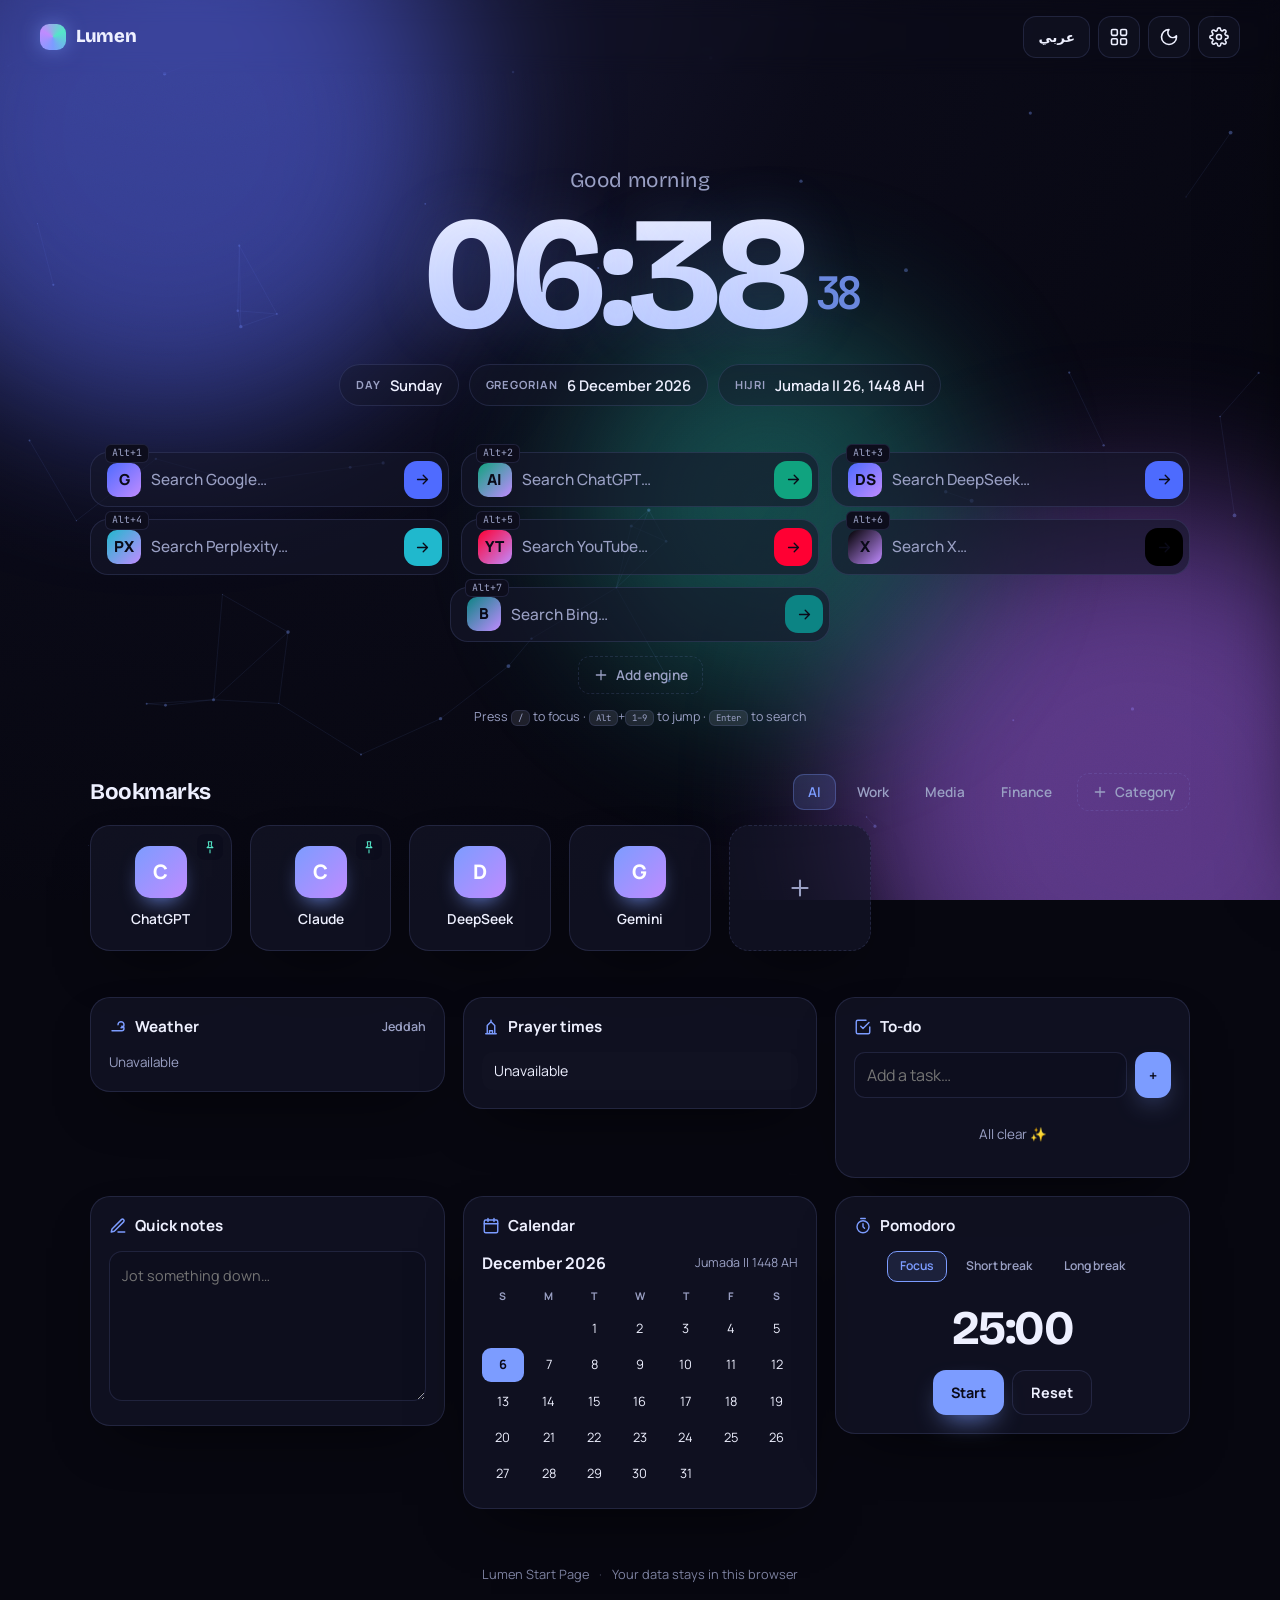
==== commit 7882e3d9: "Add files via upload" ====
--- a/index.html
+++ b/index.html
@@ -7,18 +7,755 @@
   <meta name="theme-color" content="#0a0a0f" />
   <title>Lumen · Start Page</title>
 
-  <link rel="manifest" href="manifest.json" />
-  <link rel="icon" href="icons/icon.svg" type="image/svg+xml" />
-  <link rel="apple-touch-icon" href="icons/icon-192.png" />
 
   <link rel="preconnect" href="https://fonts.googleapis.com" />
   <link rel="preconnect" href="https://fonts.gstatic.com" crossorigin />
   <link href="https://fonts.googleapis.com/css2?family=Bricolage+Grotesque:opsz,wght@12..96,400..800&family=Sora:wght@400;600;700&family=Manrope:wght@400;500;600;700;800&family=IBM+Plex+Sans+Arabic:wght@400;500;600;700&family=JetBrains+Mono:wght@400;600&display=swap" rel="stylesheet" />
 
-  <link rel="stylesheet" href="css/variables.css" />
-  <link rel="stylesheet" href="css/base.css" />
-  <link rel="stylesheet" href="css/components.css" />
-  <link rel="stylesheet" href="css/animations.css" />
+  <style>
+/* ===== css/variables.css ===== */
+/* ============================================================
+   variables.css — design tokens + theme palettes
+   ============================================================ */
+:root{
+  --font-display:"Bricolage Grotesque", system-ui, sans-serif;
+  --font-ui:"Manrope", system-ui, sans-serif;
+  --font-mono:"JetBrains Mono", ui-monospace, monospace;
+  --font-ar:"IBM Plex Sans Arabic", system-ui, sans-serif;
+
+  --r-xs:10px; --r-sm:14px; --r-md:20px; --r-lg:28px; --r-xl:36px;
+  --gap:18px;
+  --maxw:1180px;
+
+  /* user-tunable (overridden live by JS) */
+  --user-accent:initial;
+  --glass-blur:18px;
+  --card-alpha:1;
+  --bg-blur:0px;
+  --bg-bright:1;
+  --bg-sat:1;
+  --bg-image:none;
+  --radius-scale:1;
+
+  --ease:cubic-bezier(.2,.8,.2,1);
+  --ease-out:cubic-bezier(.16,1,.3,1);
+}
+
+/* ---------- Aurora (signature default) ---------- */
+[data-theme="aurora"]{
+  --bg:#070710; --bg-2:#0d0d1c;
+  --fg:#eef0ff; --muted:#9aa0c4;
+  --card:rgba(22,23,42,.62); --card-brd:rgba(150,160,255,.14);
+  --card-hover:rgba(34,36,64,.78);
+  --accent:#7c9cff; --accent-2:#c08bff; --accent-3:#54e6c8;
+  --shadow:0 24px 60px -28px rgba(0,0,0,.8);
+  --grad:radial-gradient(120% 120% at 15% 0%,#1a1b3a 0%,#0a0a18 42%,#05050d 100%);
+  --orb-1:#5b6cff; --orb-2:#b06bff; --orb-3:#2fd9c0;
+  --glass-blur:20px; --on-accent:#0a0a18;
+}
+/* ---------- Light ---------- */
+[data-theme="light"]{
+  --bg:#f4f5fb; --bg-2:#ffffff;
+  --fg:#1a1c2c; --muted:#6b7090;
+  --card:rgba(255,255,255,.78); --card-brd:rgba(20,24,60,.08);
+  --card-hover:rgba(255,255,255,.95);
+  --accent:#4f6bff; --accent-2:#8b5cf6; --accent-3:#0fb39a;
+  --shadow:0 22px 50px -26px rgba(40,50,120,.4);
+  --grad:radial-gradient(120% 120% at 12% 0%,#eef1ff 0%,#f5f6fc 50%,#eceefb 100%);
+  --orb-1:#9db4ff; --orb-2:#d7b8ff; --orb-3:#9fe9da;
+  --glass-blur:16px; --on-accent:#fff;
+}
+/* ---------- Dark ---------- */
+[data-theme="dark"]{
+  --bg:#0f1117; --bg-2:#161a24;
+  --fg:#e7ebf5; --muted:#8b93a7;
+  --card:rgba(26,30,42,.7); --card-brd:rgba(255,255,255,.08);
+  --card-hover:rgba(34,40,56,.85);
+  --accent:#5e9bff; --accent-2:#7c8cff; --accent-3:#36d39a;
+  --shadow:0 24px 56px -28px rgba(0,0,0,.75);
+  --grad:radial-gradient(120% 120% at 15% 0%,#1a1f2e 0%,#10131b 55%,#0b0d13 100%);
+  --orb-1:#3d6fe0; --orb-2:#6f6fe0; --orb-3:#2bb98a;
+  --glass-blur:16px; --on-accent:#0b0d13;
+}
+/* ---------- AMOLED ---------- */
+[data-theme="amoled"]{
+  --bg:#000000; --bg-2:#050505;
+  --fg:#f2f2f2; --muted:#7d7d85;
+  --card:rgba(14,14,16,.82); --card-brd:rgba(255,255,255,.07);
+  --card-hover:rgba(22,22,26,.92);
+  --accent:#00e0b8; --accent-2:#4f8bff; --accent-3:#ff5fa8;
+  --shadow:0 20px 50px -26px rgba(0,0,0,1);
+  --grad:radial-gradient(120% 120% at 50% -10%,#0a0a0a 0%,#000 60%);
+  --orb-1:#00e0b8; --orb-2:#1a3aff; --orb-3:#ff2f8a;
+  --glass-blur:10px; --on-accent:#000;
+}
+/* ---------- Glassmorphism ---------- */
+[data-theme="glass"]{
+  --bg:#1c2540; --bg-2:#26345c;
+  --fg:#f6f8ff; --muted:#c2cbe8;
+  --card:rgba(255,255,255,.12); --card-brd:rgba(255,255,255,.28);
+  --card-hover:rgba(255,255,255,.2);
+  --accent:#8fd0ff; --accent-2:#ff9ad5; --accent-3:#a7ffce;
+  --shadow:0 28px 64px -26px rgba(10,20,60,.6);
+  --grad:linear-gradient(135deg,#3a2b6e 0%,#26527e 45%,#2b8a9c 100%);
+  --orb-1:#7ab8ff; --orb-2:#ff86c8; --orb-3:#7dffc0;
+  --glass-blur:26px; --card-alpha:1; --on-accent:#10183a;
+}
+/* ---------- Cyberpunk ---------- */
+[data-theme="cyber"]{
+  --bg:#0a0014; --bg-2:#15002b;
+  --fg:#f7e9ff; --muted:#b07fd6;
+  --card:rgba(28,4,48,.66); --card-brd:rgba(255,46,180,.35);
+  --card-hover:rgba(42,6,72,.82);
+  --accent:#ff2ea6; --accent-2:#00f0ff; --accent-3:#ffd23f;
+  --shadow:0 24px 60px -24px rgba(255,46,166,.35);
+  --grad:radial-gradient(120% 120% at 80% 0%,#2a0040 0%,#10001f 50%,#06000c 100%);
+  --orb-1:#ff2ea6; --orb-2:#00f0ff; --orb-3:#9d00ff;
+  --glass-blur:14px; --on-accent:#0a0014;
+}
+/* ---------- Minimal ---------- */
+[data-theme="minimal"]{
+  --bg:#fafafa; --bg-2:#ffffff;
+  --fg:#161616; --muted:#777;
+  --card:rgba(255,255,255,.9); --card-brd:rgba(0,0,0,.1);
+  --card-hover:#fff;
+  --accent:#222; --accent-2:#555; --accent-3:#888;
+  --shadow:0 14px 36px -22px rgba(0,0,0,.35);
+  --grad:linear-gradient(180deg,#fbfbfb,#f3f3f3);
+  --orb-1:#e6e6e6; --orb-2:#ededed; --orb-3:#f0f0f0;
+  --glass-blur:8px; --on-accent:#fff;
+}
+/* ---------- Luxury ---------- */
+[data-theme="luxury"]{
+  --bg:#0c0a06; --bg-2:#15110a;
+  --fg:#f4ecd8; --muted:#a89878;
+  --card:rgba(28,23,12,.66); --card-brd:rgba(212,175,90,.28);
+  --card-hover:rgba(40,33,18,.82);
+  --accent:#d4af5a; --accent-2:#caa24b; --accent-3:#e7d9a8;
+  --shadow:0 26px 60px -26px rgba(0,0,0,.85);
+  --grad:radial-gradient(120% 120% at 20% 0%,#241c0e 0%,#120e07 55%,#0a0805 100%);
+  --orb-1:#d4af5a; --orb-2:#8a6d2c; --orb-3:#e7d9a8;
+  --glass-blur:16px; --on-accent:#15110a;
+}
+
+/* ---------- Midnight Blue ---------- */
+[data-theme="midnight"]{
+  --bg:#070d1f; --bg-2:#0c1530;
+  --fg:#e6ecff; --muted:#8a98c8;
+  --card:rgba(16,26,56,.66); --card-brd:rgba(110,150,255,.18);
+  --card-hover:rgba(24,38,76,.84);
+  --accent:#4d8dff; --accent-2:#6f6bff; --accent-3:#35c6e0;
+  --shadow:0 26px 60px -28px rgba(0,8,40,.9);
+  --grad:radial-gradient(120% 120% at 25% 0%,#10224d 0%,#0a1430 50%,#050a1c 100%);
+  --orb-1:#2f5cff; --orb-2:#5b6bff; --orb-3:#23a9d6;
+  --glass-blur:18px; --on-accent:#050a1c;
+}
+/* ---------- Vision Pro ---------- */
+[data-theme="vision"]{
+  --bg:#1a1d27; --bg-2:#242833;
+  --fg:#f4f6fc; --muted:#b6bccf;
+  --card:rgba(255,255,255,.1); --card-brd:rgba(255,255,255,.22);
+  --card-hover:rgba(255,255,255,.17);
+  --accent:#aab4ff; --accent-2:#ffc4e6; --accent-3:#a9f0e0;
+  --shadow:0 30px 70px -30px rgba(0,0,0,.55);
+  --grad:radial-gradient(130% 130% at 50% -10%,#34384a 0%,#20232f 55%,#15171f 100%);
+  --orb-1:#9aa6ff; --orb-2:#ffb0dd; --orb-3:#9bf0df;
+  --glass-blur:30px; --on-accent:#1a1d27;
+}
+
+/* accent override hook */
+:root[style*="--user-accent"] [data-accent-target]{ }
+
+/* ===== css/base.css ===== */
+/* ============================================================
+   base.css — reset, layout shell, background system
+   ============================================================ */
+*,*::before,*::after{box-sizing:border-box;margin:0;padding:0}
+html{ -webkit-text-size-adjust:100%; scroll-behavior:smooth; }
+body{
+  font-family:var(--font-ui);
+  color:var(--fg);
+  background:var(--bg);
+  min-height:100vh; min-height:100dvh;
+  overflow-x:hidden;
+  line-height:1.5;
+  -webkit-font-smoothing:antialiased;
+  transition:color .4s var(--ease), background .4s var(--ease);
+}
+html[dir="rtl"] body{ font-family:var(--font-ar); }
+html[dir="rtl"] .clock,html[dir="rtl"] .greeting{ font-family:var(--font-display); }
+
+button,input,textarea,select{ font:inherit; color:inherit; }
+button{ cursor:pointer; background:none; border:none; }
+a{ color:inherit; text-decoration:none; }
+.ic{ width:20px;height:20px;fill:none;stroke:currentColor;stroke-width:1.9;stroke-linecap:round;stroke-linejoin:round; }
+kbd{
+  font-family:var(--font-mono); font-size:.72em; padding:1px 6px; border-radius:6px;
+  background:color-mix(in srgb,var(--fg) 10%,transparent); border:1px solid var(--card-brd);
+}
+::selection{ background:color-mix(in srgb,var(--accent) 40%,transparent); }
+
+/* ---------- background stack ---------- */
+.bg-stack{ position:fixed; inset:0; z-index:-1; overflow:hidden; }
+.bg-layer{ position:absolute; inset:0; }
+.bg-gradient{
+  background:var(--grad);
+  filter:blur(var(--bg-blur)) brightness(var(--bg-bright)) saturate(var(--bg-sat));
+  transition:background .6s var(--ease), filter .4s var(--ease);
+}
+.bg-image{
+  background-image:var(--bg-image); background-size:cover; background-position:center;
+  filter:blur(var(--bg-blur)) brightness(var(--bg-bright)) saturate(var(--bg-sat));
+  transform:scale(1.06);
+  transition:filter .4s var(--ease), opacity .6s var(--ease);
+}
+/* ---------- animated backgrounds ---------- */
+.bg-gradient.anim-aurora{
+  background:linear-gradient(125deg,#0a0a1f,#1b2a6b,#0d6e7a,#5b2a8a,#0a0a1f);
+  background-size:400% 400%; animation:auroraShift 26s ease infinite;
+}
+.bg-gradient.anim-space{
+  background:radial-gradient(130% 130% at 50% 10%,#1a1140,#0a0a22 45%,#04040c),
+             radial-gradient(60% 60% at 80% 20%,rgba(120,90,255,.25),transparent);
+  background-size:160% 160%, 100% 100%; animation:spaceDrift 40s ease infinite;
+}
+.bg-gradient.anim-cyber{
+  background:linear-gradient(125deg,#12002b,#ff2ea6,#00f0ff,#12002b);
+  background-size:400% 400%; animation:auroraShift 18s linear infinite;
+}
+.bg-gradient.anim-nature{
+  background:linear-gradient(125deg,#0b2515,#1f6f4a,#3fa66f,#0d3a22,#0b2515);
+  background-size:400% 400%; animation:auroraShift 30s ease infinite;
+}
+/* ---------- mouse-follow glow ---------- */
+.bg-glow{
+  position:absolute; width:520px; height:520px; left:0; top:0; border-radius:50%;
+  background:radial-gradient(circle, color-mix(in srgb, var(--accent) 40%, transparent), transparent 62%);
+  filter:blur(40px); opacity:.0; pointer-events:none; transform:translate(-50%,-50%);
+  transition:opacity .5s var(--ease); mix-blend-mode:screen; will-change:left,top;
+}
+.bg-particles{ width:100%;height:100%; opacity:.7; }
+.bg-grain{
+  position:absolute; inset:-50%; opacity:.05; pointer-events:none; mix-blend-mode:overlay;
+  background-image:url("data:image/svg+xml,%3Csvg xmlns='http://www.w3.org/2000/svg' width='120' height='120'%3E%3Cfilter id='n'%3E%3CfeTurbulence type='fractalNoise' baseFrequency='.9' numOctaves='2'/%3E%3C/filter%3E%3Crect width='100%25' height='100%25' filter='url(%23n)'/%3E%3C/svg%3E");
+}
+.bg-orb{
+  position:absolute; width:46vmax; height:46vmax; border-radius:50%;
+  filter:blur(80px); opacity:.5; pointer-events:none; will-change:transform;
+}
+.orb-1{ background:var(--orb-1); top:-18%; left:-10%; animation:drift1 26s var(--ease) infinite alternate; }
+.orb-2{ background:var(--orb-2); bottom:-22%; right:-12%; animation:drift2 32s var(--ease) infinite alternate; }
+.orb-3{ background:var(--orb-3); top:35%; right:25%; width:30vmax; height:30vmax; opacity:.32; animation:drift3 38s var(--ease) infinite alternate; }
+[data-theme="minimal"] .bg-orb{ opacity:.25; filter:blur(110px); }
+[data-theme="light"] .bg-orb{ opacity:.35; }
+
+/* ---------- layout shell ---------- */
+.topbar{
+  position:sticky; top:0; z-index:40;
+  display:flex; align-items:center; justify-content:space-between;
+  padding:16px clamp(16px,4vw,40px);
+  backdrop-filter:blur(10px);
+}
+.brand{ display:flex; align-items:center; gap:10px; font-weight:800; letter-spacing:-.02em; }
+.brand-glyph{
+  width:26px;height:26px;border-radius:9px;
+  background:conic-gradient(from 180deg,var(--accent),var(--accent-2),var(--accent-3),var(--accent));
+  box-shadow:0 0 22px -4px var(--accent);
+}
+.brand-name{ font-family:var(--font-display); font-size:1.15rem; }
+.topbar-actions{ display:flex; gap:8px; align-items:center; }
+
+.stage{
+  max-width:var(--maxw); margin:0 auto;
+  padding:clamp(20px,4vw,56px) clamp(16px,4vw,40px) 60px;
+  display:flex; flex-direction:column; gap:clamp(28px,4vw,46px);
+}
+
+.foot{
+  display:flex; gap:10px; align-items:center; justify-content:center;
+  color:var(--muted); font-size:.8rem; padding-top:10px; opacity:.8;
+}
+.foot .dot{ opacity:.5; }
+
+/* boot screen */
+.boot{
+  position:fixed; inset:0; z-index:200; display:grid; place-content:center; gap:18px;
+  background:var(--bg); transition:opacity .5s var(--ease), visibility .5s;
+}
+.boot.gone{ opacity:0; visibility:hidden; }
+.boot-mark{ display:flex; gap:8px; justify-self:center; }
+.boot-mark span{ width:12px;height:12px;border-radius:50%; background:var(--accent); animation:bounce 1s var(--ease) infinite; }
+.boot-mark span:nth-child(2){ background:var(--accent-2); animation-delay:.15s; }
+.boot-mark span:nth-child(3){ background:var(--accent-3); animation-delay:.3s; }
+.boot-text{ font-family:var(--font-display); letter-spacing:.3em; text-transform:uppercase; color:var(--muted); font-size:.8rem; text-align:center; }
+
+@media (max-width:560px){
+  .brand-name{ display:none; }
+  .stage{ gap:26px; }
+}
+@media (prefers-reduced-motion:reduce){
+  *{ animation-duration:.001ms!important; transition-duration:.06s!important; }
+  .bg-orb{ animation:none; }
+}
+
+/* ===== css/components.css ===== */
+/* ============================================================
+   components.css — hero, search, bookmarks, widgets, drawer, modal
+   ============================================================ */
+
+/* shared glass surface */
+.glass{
+  background:color-mix(in srgb, var(--card) calc(var(--card-alpha)*100%), transparent);
+  border:1px solid var(--card-brd);
+  -webkit-backdrop-filter:blur(var(--glass-blur));
+  backdrop-filter:blur(var(--glass-blur));
+  box-shadow:var(--shadow);
+}
+
+/* buttons */
+.icon-btn{
+  width:42px;height:42px;border-radius:13px; display:grid;place-items:center;
+  color:var(--fg); border:1px solid var(--card-brd);
+  background:color-mix(in srgb,var(--card) 70%,transparent);
+  -webkit-backdrop-filter:blur(12px); backdrop-filter:blur(12px);
+  transition:transform .25s var(--ease), background .25s, border-color .25s, color .25s;
+}
+.icon-btn:hover{ transform:translateY(-2px); border-color:var(--accent); color:var(--accent); }
+.icon-btn:active{ transform:translateY(0) scale(.96); }
+#langToggle{ width:auto; padding:0 14px; font-weight:700; font-size:.85rem; }
+
+.ghost-btn{
+  display:inline-flex; align-items:center; gap:7px; padding:8px 14px; border-radius:12px;
+  border:1px dashed var(--card-brd); color:var(--muted); font-weight:600; font-size:.85rem;
+  transition:.25s var(--ease);
+}
+.ghost-btn:hover{ color:var(--accent); border-color:var(--accent); transform:translateY(-1px); }
+.ghost-btn .ic{ width:16px;height:16px; }
+
+.btn{
+  display:inline-flex; align-items:center; justify-content:center; gap:8px;
+  padding:11px 18px; border-radius:13px; font-weight:700; font-size:.9rem;
+  transition:transform .2s var(--ease), filter .2s, box-shadow .2s;
+}
+.btn-primary{ background:var(--accent); color:var(--on-accent); box-shadow:0 12px 28px -12px var(--accent); }
+.btn-primary:hover{ transform:translateY(-2px); filter:brightness(1.06); }
+.btn-soft{ border:1px solid var(--card-brd); color:var(--fg); background:color-mix(in srgb,var(--card) 60%,transparent); }
+.btn-soft:hover{ border-color:var(--accent); color:var(--accent); }
+.btn-danger{ border:1px solid color-mix(in srgb,#ff5470 50%,transparent); color:#ff7088; }
+.btn-danger:hover{ background:color-mix(in srgb,#ff5470 16%,transparent); }
+
+/* ---------------- HERO ---------------- */
+.hero{ text-align:center; padding-top:clamp(8px,4vw,40px); }
+.greeting{ font-family:var(--font-display); color:var(--muted); font-size:clamp(1rem,2vw,1.3rem); letter-spacing:.02em; margin-bottom:6px; }
+.clock{
+  font-family:var(--font-display); font-weight:700; letter-spacing:-.04em; line-height:.9;
+  font-size:clamp(4.2rem,16vw,10rem);
+  background:linear-gradient(180deg,var(--fg),color-mix(in srgb,var(--fg) 55%,var(--accent)));
+  -webkit-background-clip:text; background-clip:text; color:transparent;
+  display:inline-flex; align-items:baseline; gap:.06em;
+  text-shadow:0 0 60px color-mix(in srgb,var(--accent) 20%,transparent);
+}
+.clock-sec{
+  font-size:.28em; -webkit-text-fill-color:var(--accent); color:var(--accent);
+  font-family:var(--font-mono); font-weight:600; transform:translateY(-.4em); opacity:.85;
+}
+.dates{ display:flex; flex-wrap:wrap; gap:10px; justify-content:center; margin-top:18px; }
+.date-pill{
+  display:flex; align-items:center; gap:9px; padding:9px 16px; border-radius:999px;
+  background:color-mix(in srgb,var(--card) 70%,transparent); border:1px solid var(--card-brd);
+  -webkit-backdrop-filter:blur(var(--glass-blur)); backdrop-filter:blur(var(--glass-blur));
+  font-size:.92rem; font-weight:600; box-shadow:var(--shadow);
+}
+.date-key{ font-size:.7rem; text-transform:uppercase; letter-spacing:.08em; color:var(--muted); font-weight:700; }
+html[dir="rtl"] .date-key{ letter-spacing:0; }
+
+/* ---------------- SEARCH ---------------- */
+.search-wrap{ display:flex; flex-direction:column; align-items:center; gap:14px; }
+.search-rail{ display:flex; flex-wrap:wrap; gap:12px; justify-content:center; width:100%; }
+.engine{
+  position:relative; flex:1 1 280px; max-width:380px; min-width:240px;
+  display:flex; align-items:center; gap:10px; padding:6px 6px 6px 16px;
+  border-radius:18px;
+  background:color-mix(in srgb,var(--card) calc(var(--card-alpha)*100%),transparent);
+  border:1px solid var(--card-brd);
+  -webkit-backdrop-filter:blur(var(--glass-blur)); backdrop-filter:blur(var(--glass-blur));
+  box-shadow:var(--shadow);
+  transition:transform .3s var(--ease-out), border-color .3s, box-shadow .3s;
+}
+html[dir="rtl"] .engine{ padding:6px 16px 6px 6px; }
+.engine::after{
+  content:""; position:absolute; inset:-1px; border-radius:inherit; padding:1px;
+  background:linear-gradient(120deg,var(--accent),var(--accent-2));
+  -webkit-mask:linear-gradient(#000 0 0) content-box,linear-gradient(#000 0 0);
+  -webkit-mask-composite:xor; mask-composite:exclude;
+  opacity:0; transition:opacity .3s; pointer-events:none;
+}
+.engine.focused{ transform:translateY(-3px); box-shadow:0 30px 60px -28px var(--accent); }
+.engine.focused::after{ opacity:1; }
+.engine-ico{
+  width:34px;height:34px;border-radius:10px; display:grid;place-items:center; flex:none;
+  font-weight:800; font-size:.95rem; color:var(--on-accent);
+  background:linear-gradient(135deg,var(--accent),var(--accent-2));
+}
+.engine-ico img{ width:20px;height:20px;border-radius:5px; }
+.engine input{
+  flex:1; min-width:0; border:none; outline:none; background:none;
+  font-size:.96rem; font-weight:500; padding:9px 0;
+}
+.engine input::placeholder{ color:var(--muted); }
+.engine-go{
+  width:38px;height:38px;border-radius:13px; flex:none; display:grid;place-items:center;
+  background:var(--accent); color:var(--on-accent);
+  transition:transform .2s var(--ease), filter .2s;
+}
+.engine-go:hover{ transform:scale(1.06); filter:brightness(1.08); }
+.engine-kbd{ position:absolute; top:-9px; left:14px; font-size:.62rem; padding:1px 6px; border-radius:6px;
+  background:var(--bg-2); border:1px solid var(--card-brd); color:var(--muted); font-family:var(--font-mono); }
+html[dir="rtl"] .engine-kbd{ left:auto; right:14px; }
+.engine-menu{ position:absolute; top:8px; right:54px; opacity:0; transition:.2s; }
+html[dir="rtl"] .engine-menu{ right:auto; left:54px; }
+.engine:hover .engine-menu{ opacity:.7; }
+.engine-menu:hover{ opacity:1!important; }
+.add-engine{ display:inline-flex; align-items:center; gap:7px; color:var(--muted); font-weight:600; font-size:.85rem; padding:8px 14px; border-radius:12px; border:1px dashed var(--card-brd); transition:.25s; }
+.add-engine:hover{ color:var(--accent); border-color:var(--accent); }
+.add-engine .ic{ width:16px;height:16px; }
+.search-hint{ color:var(--muted); font-size:.78rem; }
+
+/* ---------------- BOOKMARKS ---------------- */
+.section-head{ display:flex; align-items:center; justify-content:space-between; gap:14px; flex-wrap:wrap; margin-bottom:14px; }
+.section-head h2{ font-family:var(--font-display); font-size:1.4rem; letter-spacing:-.02em; }
+.section-tools{ display:flex; align-items:center; gap:10px; flex-wrap:wrap; }
+.cat-tabs{ display:flex; gap:6px; flex-wrap:wrap; }
+.cat-tab{
+  padding:7px 14px; border-radius:11px; font-weight:600; font-size:.85rem; color:var(--muted);
+  border:1px solid transparent; transition:.2s var(--ease); white-space:nowrap;
+}
+.cat-tab:hover{ color:var(--fg); background:color-mix(in srgb,var(--card) 60%,transparent); }
+.cat-tab.active{ color:var(--accent); background:color-mix(in srgb,var(--accent) 14%,transparent); border-color:color-mix(in srgb,var(--accent) 30%,transparent); }
+
+.bm-grid{ display:grid; grid-template-columns:repeat(auto-fill,minmax(140px,1fr)); gap:var(--gap); }
+.bm-grid.list{ grid-template-columns:1fr; }
+
+.bm-card{
+  position:relative; display:flex; flex-direction:column; align-items:center; gap:11px;
+  padding:20px 14px; border-radius:var(--r-md);
+  background:color-mix(in srgb,var(--card) calc(var(--card-alpha)*100%),transparent);
+  border:1px solid var(--card-brd);
+  -webkit-backdrop-filter:blur(var(--glass-blur)); backdrop-filter:blur(var(--glass-blur));
+  box-shadow:var(--shadow);
+  transition:transform .3s var(--ease-out), border-color .3s, box-shadow .3s, background .3s;
+  cursor:pointer; text-align:center;
+}
+.bm-card:hover{ transform:translateY(-5px); border-color:color-mix(in srgb,var(--accent) 50%,transparent); background:var(--card-hover); box-shadow:0 30px 60px -30px var(--accent); }
+.bm-ico{
+  width:52px;height:52px;border-radius:15px; display:grid;place-items:center; flex:none;
+  font-weight:800; font-size:1.25rem; color:#fff; overflow:hidden;
+  background:linear-gradient(135deg,var(--accent),var(--accent-2));
+  box-shadow:0 10px 22px -10px var(--accent);
+}
+.bm-ico img{ width:30px;height:30px;object-fit:contain; }
+.bm-title{ font-size:.86rem; font-weight:600; max-width:100%; overflow:hidden; text-overflow:ellipsis; white-space:nowrap; }
+.bm-host{ font-size:.7rem; color:var(--muted); }
+.bm-pin{
+  position:absolute; top:8px; right:8px; width:26px;height:26px; border-radius:8px;
+  display:grid;place-items:center; opacity:0; color:var(--muted);
+  background:color-mix(in srgb,var(--bg-2) 70%,transparent); transition:.2s;
+}
+html[dir="rtl"] .bm-pin{ right:auto; left:8px; }
+.bm-card:hover .bm-pin{ opacity:1; }
+.bm-pin.on{ opacity:1; color:var(--accent-3); }
+.bm-pin .ic{ width:14px;height:14px; }
+.bm-edit{ position:absolute; top:8px; left:8px; width:26px;height:26px;border-radius:8px; display:grid;place-items:center; opacity:0; color:var(--muted); background:color-mix(in srgb,var(--bg-2) 70%,transparent); transition:.2s; }
+html[dir="rtl"] .bm-edit{ left:auto; right:8px; }
+.bm-card:hover .bm-edit{ opacity:1; }
+.bm-edit .ic{ width:13px;height:13px; }
+.bm-card.dragging{ opacity:.4; transform:scale(.96); }
+.bm-card.drag-over{ border-color:var(--accent); }
+
+/* list view */
+.bm-grid.list .bm-card{ flex-direction:row; justify-content:flex-start; gap:14px; padding:12px 16px; text-align:left; }
+html[dir="rtl"] .bm-grid.list .bm-card{ text-align:right; }
+.bm-grid.list .bm-ico{ width:40px;height:40px;border-radius:12px;font-size:1rem; }
+.bm-grid.list .bm-ico img{ width:22px;height:22px; }
+.bm-grid.list .bm-meta{ display:flex; flex-direction:column; min-width:0; }
+.bm-grid.list .bm-title{ white-space:normal; }
+
+.bm-add{ border-style:dashed; color:var(--muted); justify-content:center; min-height:120px; }
+.bm-add:hover{ color:var(--accent); }
+.bm-add .ic{ width:26px;height:26px; }
+
+.bm-empty{ color:var(--muted); text-align:center; padding:30px; font-size:.9rem; grid-column:1/-1; }
+
+/* ---------------- WIDGETS ---------------- */
+.widgets{ display:grid; grid-template-columns:repeat(auto-fill,minmax(280px,1fr)); gap:var(--gap); align-items:start; }
+.widget{
+  border-radius:var(--r-md); padding:18px;
+  background:color-mix(in srgb,var(--card) calc(var(--card-alpha)*100%),transparent);
+  border:1px solid var(--card-brd);
+  -webkit-backdrop-filter:blur(var(--glass-blur)); backdrop-filter:blur(var(--glass-blur));
+  box-shadow:var(--shadow); transition:transform .3s var(--ease-out), border-color .3s;
+}
+.widget:hover{ transform:translateY(-3px); }
+.widget-head{ display:flex; align-items:center; justify-content:space-between; margin-bottom:14px; }
+.widget-head h3{ font-size:.95rem; font-weight:700; display:flex; align-items:center; gap:8px; }
+.widget-head .ic{ width:18px;height:18px; color:var(--accent); }
+.widget-head .w-act{ color:var(--muted); font-size:.78rem; font-weight:600; }
+.widget-head .w-act:hover{ color:var(--accent); }
+
+/* weather */
+.wx-now{ display:flex; align-items:center; gap:14px; }
+.wx-temp{ font-family:var(--font-display); font-size:2.6rem; font-weight:700; line-height:1; }
+.wx-ico{ font-size:2.4rem; }
+.wx-meta{ color:var(--muted); font-size:.84rem; }
+.wx-row{ display:flex; gap:8px; margin-top:14px; }
+.wx-day{ flex:1; text-align:center; padding:10px 4px; border-radius:12px; background:color-mix(in srgb,var(--card) 50%,transparent); font-size:.74rem; }
+.wx-day b{ display:block; font-size:1rem; margin-top:3px; }
+
+/* todo */
+.todo-input{ display:flex; gap:8px; margin-bottom:12px; }
+.todo-input input{ flex:1; padding:10px 12px; border-radius:11px; border:1px solid var(--card-brd); background:color-mix(in srgb,var(--bg-2) 50%,transparent); outline:none; }
+.todo-input input:focus{ border-color:var(--accent); }
+.todo-list{ display:flex; flex-direction:column; gap:7px; max-height:240px; overflow:auto; }
+.todo-item{ display:flex; align-items:center; gap:10px; padding:8px 10px; border-radius:11px; background:color-mix(in srgb,var(--card) 45%,transparent); }
+.todo-check{ width:20px;height:20px;border-radius:7px; border:1.6px solid var(--muted); display:grid;place-items:center; flex:none; transition:.2s; }
+.todo-check.done{ background:var(--accent); border-color:var(--accent); color:var(--on-accent); }
+.todo-check .ic{ width:13px;height:13px; opacity:0; }
+.todo-check.done .ic{ opacity:1; }
+.todo-item span{ flex:1; font-size:.88rem; }
+.todo-item.done span{ text-decoration:line-through; color:var(--muted); }
+.todo-del{ color:var(--muted); opacity:0; transition:.2s; }
+.todo-item:hover .todo-del{ opacity:1; }
+.todo-del:hover{ color:#ff7088; }
+
+/* notes */
+.notes-area{ width:100%; min-height:150px; resize:vertical; border:1px solid var(--card-brd); border-radius:13px; padding:12px; background:color-mix(in srgb,var(--bg-2) 40%,transparent); outline:none; font-size:.9rem; line-height:1.6; }
+.notes-area:focus{ border-color:var(--accent); }
+
+/* pomodoro */
+.pomo{ text-align:center; }
+.pomo-time{ font-family:var(--font-display); font-size:3rem; font-weight:700; letter-spacing:-.03em; }
+.pomo-modes{ display:flex; gap:6px; justify-content:center; margin:10px 0; }
+.pomo-mode{ padding:5px 12px; border-radius:10px; font-size:.76rem; font-weight:600; color:var(--muted); border:1px solid transparent; }
+.pomo-mode.active{ color:var(--accent); border-color:var(--accent); background:color-mix(in srgb,var(--accent) 12%,transparent); }
+.pomo-ctrl{ display:flex; gap:8px; justify-content:center; margin-top:6px; }
+
+/* calculator */
+.calc-screen{ font-family:var(--font-mono); text-align:right; font-size:1.5rem; padding:10px 12px; border-radius:12px; background:color-mix(in srgb,var(--bg-2) 50%,transparent); border:1px solid var(--card-brd); margin-bottom:10px; min-height:46px; overflow:hidden; }
+html[dir="rtl"] .calc-screen{ text-align:right; direction:ltr; }
+.calc-grid{ display:grid; grid-template-columns:repeat(4,1fr); gap:7px; }
+.calc-key{ padding:12px 0; border-radius:11px; font-weight:700; background:color-mix(in srgb,var(--card) 55%,transparent); border:1px solid var(--card-brd); transition:.15s; }
+.calc-key:hover{ border-color:var(--accent); color:var(--accent); }
+.calc-key.op{ color:var(--accent); }
+.calc-key.eq{ background:var(--accent); color:var(--on-accent); grid-column:span 1; }
+
+/* prayer */
+.pray-list{ display:flex; flex-direction:column; gap:6px; }
+.pray-row{ display:flex; justify-content:space-between; padding:8px 12px; border-radius:11px; font-size:.88rem; background:color-mix(in srgb,var(--card) 40%,transparent); }
+.pray-row.next{ background:color-mix(in srgb,var(--accent) 16%,transparent); border:1px solid color-mix(in srgb,var(--accent) 30%,transparent); font-weight:700; }
+.pray-row b{ font-family:var(--font-mono); }
+
+/* world clock */
+.wclock-list{ display:flex; flex-direction:column; gap:8px; }
+.wclock-row{ display:flex; justify-content:space-between; align-items:center; padding:9px 12px; border-radius:11px; background:color-mix(in srgb,var(--card) 40%,transparent); }
+.wclock-row .t{ font-family:var(--font-mono); font-weight:600; }
+.wclock-row .z{ font-size:.78rem; color:var(--muted); }
+
+/* crypto */
+.crypto-list{ display:flex; flex-direction:column; gap:8px; }
+.crypto-row{ display:flex; align-items:center; gap:10px; padding:9px 11px; border-radius:11px; background:color-mix(in srgb,var(--card) 40%,transparent); }
+.crypto-row .sym{ font-weight:700; }
+.crypto-row .px{ margin-left:auto; font-family:var(--font-mono); font-weight:600; }
+html[dir="rtl"] .crypto-row .px{ margin-left:0; margin-right:auto; }
+.chg{ font-size:.76rem; font-weight:700; padding:2px 7px; border-radius:7px; }
+.chg.up{ color:#27d39a; background:color-mix(in srgb,#27d39a 14%,transparent); }
+.chg.down{ color:#ff6b85; background:color-mix(in srgb,#ff6b85 14%,transparent); }
+
+/* mini calendar */
+.cal-head{ display:flex; justify-content:space-between; align-items:center; margin-bottom:10px; }
+.cal-grid{ display:grid; grid-template-columns:repeat(7,1fr); gap:3px; text-align:center; }
+.cal-grid .dow{ font-size:.66rem; color:var(--muted); font-weight:700; padding:4px 0; }
+.cal-grid .cell{ font-size:.8rem; padding:7px 0; border-radius:9px; }
+.cal-grid .cell.today{ background:var(--accent); color:var(--on-accent); font-weight:700; }
+.cal-grid .cell.muted{ color:color-mix(in srgb,var(--muted) 60%,transparent); }
+
+/* ---------------- DRAWER ---------------- */
+.scrim,.modal-scrim{ position:fixed; inset:0; background:rgba(0,0,0,.5); backdrop-filter:blur(4px); opacity:0; visibility:hidden; transition:.3s var(--ease); z-index:90; }
+.scrim.open,.modal-scrim.open{ opacity:1; visibility:visible; }
+.drawer{
+  position:fixed; top:0; right:0; height:100%; width:min(420px,92vw); z-index:100;
+  background:color-mix(in srgb,var(--bg-2) 92%,transparent);
+  -webkit-backdrop-filter:blur(24px); backdrop-filter:blur(24px);
+  border-left:1px solid var(--card-brd); box-shadow:-30px 0 80px -40px rgba(0,0,0,.7);
+  transform:translateX(105%); transition:transform .4s var(--ease-out);
+  display:flex; flex-direction:column;
+}
+html[dir="rtl"] .drawer{ right:auto; left:0; border-left:none; border-right:1px solid var(--card-brd); transform:translateX(-105%); box-shadow:30px 0 80px -40px rgba(0,0,0,.7); }
+.drawer.open{ transform:translateX(0); }
+.drawer-head{ display:flex; align-items:center; justify-content:space-between; padding:20px 22px 14px; }
+.drawer-head h3{ font-family:var(--font-display); font-size:1.3rem; }
+.drawer-tabs{ display:flex; gap:4px; padding:0 18px 12px; flex-wrap:wrap; }
+.drawer-tabs button{ padding:8px 13px; border-radius:11px; font-weight:600; font-size:.82rem; color:var(--muted); transition:.2s; }
+.drawer-tabs button:hover{ color:var(--fg); }
+.drawer-tabs button.active{ color:var(--accent); background:color-mix(in srgb,var(--accent) 14%,transparent); }
+.drawer-body{ flex:1; overflow:auto; padding:6px 22px 30px; }
+
+.field{ margin-bottom:20px; }
+.field > label{ display:block; font-weight:700; font-size:.82rem; margin-bottom:10px; }
+.field .hint{ color:var(--muted); font-size:.76rem; margin-top:6px; }
+
+.theme-row{ display:grid; grid-template-columns:repeat(4,1fr); gap:9px; }
+.theme-chip{ aspect-ratio:1; border-radius:14px; border:2px solid transparent; position:relative; overflow:hidden; cursor:pointer; transition:.2s; }
+.theme-chip:hover{ transform:translateY(-2px); }
+.theme-chip.active{ border-color:var(--accent); box-shadow:0 0 0 3px color-mix(in srgb,var(--accent) 25%,transparent); }
+.theme-chip span{ position:absolute; bottom:0; left:0; right:0; font-size:.6rem; text-align:center; padding:3px; background:rgba(0,0,0,.4); color:#fff; font-weight:700; }
+
+.swatch-row{ display:flex; gap:9px; flex-wrap:wrap; }
+.swatch{ width:34px;height:34px;border-radius:11px; border:2px solid transparent; cursor:pointer; transition:.2s; }
+.swatch:hover{ transform:scale(1.1); }
+.swatch.active{ border-color:var(--fg); box-shadow:0 0 0 2px var(--accent); }
+
+.seg{ display:flex; gap:4px; padding:4px; border-radius:13px; background:color-mix(in srgb,var(--card) 50%,transparent); border:1px solid var(--card-brd); }
+.seg button{ flex:1; padding:8px; border-radius:10px; font-weight:600; font-size:.8rem; color:var(--muted); transition:.2s; }
+.seg button.active{ background:var(--accent); color:var(--on-accent); }
+
+.slider{ width:100%; -webkit-appearance:none; height:6px; border-radius:99px; background:color-mix(in srgb,var(--fg) 16%,transparent); outline:none; }
+.slider::-webkit-slider-thumb{ -webkit-appearance:none; width:18px;height:18px;border-radius:50%; background:var(--accent); cursor:pointer; box-shadow:0 2px 8px -1px var(--accent); }
+.slider::-moz-range-thumb{ width:18px;height:18px;border-radius:50%; background:var(--accent); border:none; cursor:pointer; }
+
+.grad-row{ display:grid; grid-template-columns:repeat(4,1fr); gap:9px; }
+.grad-chip{ aspect-ratio:1.4; border-radius:13px; border:2px solid transparent; cursor:pointer; transition:.2s; }
+.grad-chip:hover{ transform:translateY(-2px); }
+.grad-chip.active{ border-color:var(--fg); box-shadow:0 0 0 2px var(--accent); }
+
+.toggle-row{ display:flex; align-items:center; justify-content:space-between; padding:11px 0; border-bottom:1px solid color-mix(in srgb,var(--card-brd) 60%,transparent); }
+.toggle-row:last-child{ border-bottom:none; }
+.toggle-row .t-name{ font-weight:600; font-size:.9rem; }
+.switch{ width:46px;height:26px;border-radius:99px; background:color-mix(in srgb,var(--fg) 18%,transparent); position:relative; transition:.25s; flex:none; }
+.switch.on{ background:var(--accent); }
+.switch::after{ content:""; position:absolute; top:3px; left:3px; width:20px;height:20px;border-radius:50%; background:#fff; transition:.25s var(--ease); }
+.switch.on::after{ left:23px; }
+html[dir="rtl"] .switch::after{ left:auto; right:3px; }
+html[dir="rtl"] .switch.on::after{ right:23px; }
+
+.upload-zone{ border:1.6px dashed var(--card-brd); border-radius:14px; padding:22px; text-align:center; color:var(--muted); font-size:.85rem; cursor:pointer; transition:.2s; }
+.upload-zone:hover{ border-color:var(--accent); color:var(--accent); }
+
+.data-actions{ display:flex; flex-direction:column; gap:10px; }
+
+/* ---------------- MODAL ---------------- */
+.modal-scrim{ display:grid; place-items:center; padding:20px; z-index:110; }
+.modal{
+  width:min(440px,100%); border-radius:var(--r-lg); padding:24px;
+  background:color-mix(in srgb,var(--bg-2) 96%,transparent);
+  border:1px solid var(--card-brd); box-shadow:0 40px 90px -40px rgba(0,0,0,.8);
+  transform:scale(.94) translateY(10px); opacity:0; transition:.3s var(--ease-out);
+}
+.modal-scrim.open .modal{ transform:scale(1) translateY(0); opacity:1; }
+.modal-head{ display:flex; align-items:center; justify-content:space-between; margin-bottom:18px; }
+.modal-head h4{ font-family:var(--font-display); font-size:1.2rem; }
+.modal-body label{ display:block; font-weight:700; font-size:.8rem; margin:14px 0 7px; }
+.modal-body input,.modal-body select{ width:100%; padding:12px 14px; border-radius:12px; border:1px solid var(--card-brd); background:color-mix(in srgb,var(--bg) 50%,transparent); outline:none; transition:.2s; }
+.modal-body input:focus,.modal-body select:focus{ border-color:var(--accent); }
+.modal-actions{ display:flex; gap:10px; margin-top:22px; }
+.modal-actions .btn{ flex:1; }
+
+/* toast */
+.toast{ position:fixed; bottom:26px; left:50%; transform:translateX(-50%) translateY(20px); z-index:160;
+  padding:12px 20px; border-radius:13px; background:var(--bg-2); border:1px solid var(--card-brd);
+  box-shadow:var(--shadow); font-weight:600; font-size:.88rem; opacity:0; visibility:hidden; transition:.3s var(--ease); }
+.toast.show{ opacity:1; visibility:visible; transform:translateX(-50%) translateY(0); }
+
+/* mobile */
+@media (max-width:560px){
+  .engine{ flex:1 1 100%; max-width:100%; }
+  .theme-row{ grid-template-columns:repeat(3,1fr); }
+  .widgets{ grid-template-columns:1fr; }
+  .bm-grid{ grid-template-columns:repeat(auto-fill,minmax(110px,1fr)); }
+}
+
+/* ---------- search suggestions ---------- */
+.engine-sug{
+  position:absolute; top:calc(100% + 8px); left:0; right:0; z-index:30;
+  background:color-mix(in srgb,var(--card) 96%,var(--bg)); border:1px solid var(--card-brd);
+  border-radius:16px; padding:6px; box-shadow:var(--shadow);
+  -webkit-backdrop-filter:blur(calc(var(--glass-blur) + 6px)); backdrop-filter:blur(calc(var(--glass-blur) + 6px));
+  animation:pop-in .18s var(--ease-out) both;
+}
+.engine-sug .sug-row{
+  display:flex; align-items:center; gap:10px; width:100%; text-align:start;
+  padding:9px 12px; border:none; background:none; color:var(--fg); cursor:pointer;
+  border-radius:11px; font:inherit; font-size:.92rem;
+}
+.engine-sug .sug-row span{ overflow:hidden; text-overflow:ellipsis; white-space:nowrap; }
+.engine-sug .sug-row:hover, .engine-sug .sug-row.active{ background:color-mix(in srgb,var(--accent) 16%,transparent); }
+html[dir="rtl"] .engine-sug .sug-row{ text-align:right; }
+
+/* ---------- folder view ---------- */
+.bm-folders{ display:flex; flex-direction:column; gap:26px; }
+.bm-folder-head{ display:flex; align-items:center; gap:10px; margin:0 4px 12px; }
+.bm-folder-name{ font-family:var(--font-display); font-weight:700; font-size:1.05rem; letter-spacing:-.01em; }
+.bm-folder-count{
+  font:600 .72rem/1 var(--font-mono); color:var(--muted);
+  background:color-mix(in srgb,var(--card) 80%,transparent); border:1px solid var(--card-brd);
+  padding:3px 8px; border-radius:999px;
+}
+
+/* ===== css/animations.css ===== */
+/* ============================================================
+   animations.css — keyframes, entrance reveals, micro-interactions
+   ============================================================ */
+@keyframes drift1{ 0%{transform:translate(0,0) scale(1)} 100%{transform:translate(8vw,6vh) scale(1.15)} }
+@keyframes drift2{ 0%{transform:translate(0,0) scale(1.1)} 100%{transform:translate(-7vw,-5vh) scale(1)} }
+@keyframes drift3{ 0%{transform:translate(0,0)} 100%{transform:translate(-6vw,8vh)} }
+@keyframes bounce{ 0%,100%{transform:translateY(0);opacity:.5} 50%{transform:translateY(-10px);opacity:1} }
+
+@keyframes reveal-up{ from{opacity:0; transform:translateY(22px)} to{opacity:1; transform:translateY(0)} }
+.reveal{ opacity:0; animation:reveal-up .8s var(--ease-out) forwards; animation-delay:var(--d,0s); }
+
+@keyframes pop-in{ from{opacity:0; transform:scale(.9) translateY(10px)} to{opacity:1; transform:scale(1) translateY(0)} }
+.bm-card,.widget{ animation:pop-in .5s var(--ease-out) backwards; }
+
+@keyframes float-y{ 0%,100%{transform:translateY(0)} 50%{transform:translateY(-7px)} }
+.brand-glyph{ animation:float-y 5s var(--ease) infinite; }
+
+@keyframes shimmer{ 0%{background-position:-200% 0} 100%{background-position:200% 0} }
+.skeleton{ background:linear-gradient(90deg,color-mix(in srgb,var(--fg) 6%,transparent) 25%,color-mix(in srgb,var(--fg) 14%,transparent) 37%,color-mix(in srgb,var(--fg) 6%,transparent) 63%); background-size:200% 100%; animation:shimmer 1.4s infinite; border-radius:8px; color:transparent!important; }
+
+@keyframes pulse-ring{ 0%{box-shadow:0 0 0 0 color-mix(in srgb,var(--accent) 40%,transparent)} 100%{box-shadow:0 0 0 14px transparent} }
+.pulse{ animation:pulse-ring 1.6s var(--ease) infinite; }
+
+/* cyber glow flicker for the cyber theme clock */
+[data-theme="cyber"] .clock{ animation:cyberglow 4s ease-in-out infinite; }
+@keyframes cyberglow{ 0%,100%{filter:drop-shadow(0 0 10px color-mix(in srgb,var(--accent) 60%,transparent))} 50%{filter:drop-shadow(0 0 22px color-mix(in srgb,var(--accent-2) 70%,transparent))} }
+
+/* glass reflection sweep on cards */
+.bm-card::before,.widget::before{
+  content:""; position:absolute; inset:0; border-radius:inherit; pointer-events:none;
+  background:linear-gradient(120deg,transparent 30%,color-mix(in srgb,#fff 12%,transparent) 45%,transparent 60%);
+  background-size:250% 100%; background-position:200% 0; opacity:0; transition:opacity .3s;
+}
+.widget{ position:relative; }
+.bm-card:hover::before,.widget:hover::before{ opacity:1; animation:sweep 1s var(--ease) forwards; }
+@keyframes sweep{ to{ background-position:-50% 0; } }
+[data-theme="minimal"] .bm-card::before,[data-theme="minimal"] .widget::before{ display:none; }
+
+/* ---------- animated background keyframes ---------- */
+@keyframes auroraShift{
+  0%{ background-position:0% 50%; }
+  50%{ background-position:100% 50%; }
+  100%{ background-position:0% 50%; }
+}
+@keyframes spaceDrift{
+  0%{ background-position:0% 0%, 0 0; }
+  50%{ background-position:100% 100%, 0 0; }
+  100%{ background-position:0% 0%, 0 0; }
+}
+@media (prefers-reduced-motion: reduce){
+  .bg-gradient[class*="anim-"]{ animation:none; }
+  .bg-glow{ display:none; }
+}
+
+  </style>
 </head>
 <body>
   <!-- ===== Background layers ===== -->
@@ -132,14 +869,1289 @@
 
   <div class="toast" id="toast"></div>
 
-  <script src="js/storage.js"></script>
-  <script src="js/i18n.js"></script>
-  <script src="js/clock.js"></script>
-  <script src="js/themes.js"></script>
-  <script src="js/search.js"></script>
-  <script src="js/bookmarks.js"></script>
-  <script src="js/widgets.js"></script>
-  <script src="js/settings.js"></script>
-  <script src="js/app.js"></script>
+  <script>
+/* ===== js/storage.js ===== */
+/* ============================================================
+   storage.js — persistent state store (localStorage + pub/sub)
+   ============================================================ */
+const Store = (() => {
+  const KEY = "lumen.v2";
+
+  const DEFAULTS = {
+    lang: "en",
+    theme: "aurora",
+    accent: "",                  // "" = theme default
+    uiFont: "Manrope",
+    glassBlur: 20,
+    cardAlpha: 1,
+    radiusScale: 1,
+    bmView: "grid",              // grid | list | folder
+    background: { mode: "gradient", gradient: 0, anim: "aurora", image: "", blur: 0, bright: 1, sat: 1, daily: false },
+    engines: [
+      { id: "g",   name: "Google",     color: "#4f6bff", url: "https://www.google.com/search?q=%s",        icon: "G" },
+      { id: "gpt", name: "ChatGPT",    color: "#10a37f", url: "https://chatgpt.com/?q=%s",                  icon: "AI" },
+      { id: "ds",  name: "DeepSeek",   color: "#4d6bfe", url: "https://chat.deepseek.com/?q=%s",            icon: "DS" },
+      { id: "px",  name: "Perplexity", color: "#20b8cd", url: "https://www.perplexity.ai/search?q=%s",      icon: "PX" },
+      { id: "yt",  name: "YouTube",    color: "#ff0033", url: "https://www.youtube.com/results?search_query=%s", icon: "YT" },
+      { id: "x",   name: "X",          color: "#000000", url: "https://x.com/search?q=%s",                  icon: "X" },
+      { id: "bing",name: "Bing",       color: "#0c8484", url: "https://www.bing.com/search?q=%s",           icon: "B" }
+    ],
+    suggest: true,
+    activeCat: 0,
+    categories: [
+      { name: "AI", items: [
+        { title: "ChatGPT",  url: "https://chatgpt.com",        pinned: true },
+        { title: "DeepSeek", url: "https://chat.deepseek.com",  pinned: false },
+        { title: "Claude",   url: "https://claude.ai",          pinned: true },
+        { title: "Gemini",   url: "https://gemini.google.com",  pinned: false }
+      ]},
+      { name: "Work", items: [
+        { title: "Gmail",  url: "https://mail.google.com",  pinned: true },
+        { title: "Notion", url: "https://notion.so",        pinned: false },
+        { title: "Drive",  url: "https://drive.google.com", pinned: false }
+      ]},
+      { name: "Media", items: [
+        { title: "YouTube", url: "https://youtube.com",  pinned: true },
+        { title: "Netflix", url: "https://netflix.com",  pinned: false },
+        { title: "Spotify", url: "https://open.spotify.com", pinned: false }
+      ]},
+      { name: "Finance", items: [
+        { title: "TradingView", url: "https://tradingview.com", pinned: false },
+        { title: "TASI",        url: "https://www.saudiexchange.sa", pinned: false },
+        { title: "Investing",   url: "https://investing.com",   pinned: false }
+      ]}
+    ],
+    todos: [],
+    notes: "",
+    widgets: {
+      weather: true, prayer: true, todo: true, notes: true,
+      pomodoro: true, calculator: false, worldclock: false,
+      crypto: false, stocks: false, calendar: true
+    },
+    weatherCity: "Jeddah",
+    worldClocks: ["Asia/Riyadh", "Europe/London", "America/New_York", "Asia/Tokyo"],
+    cryptoCoins: ["bitcoin", "ethereum", "solana"],
+    stockSymbols: ["AAPL", "MSFT", "NVDA", "TSLA"]
+  };
+
+  let state = load();
+  const subs = new Set();
+
+  function load(){
+    try {
+      const raw = JSON.parse(localStorage.getItem(KEY));
+      return deepMerge(structuredClone(DEFAULTS), raw || {});
+    } catch { return structuredClone(DEFAULTS); }
+  }
+  function deepMerge(base, over){
+    for (const k in over){
+      if (over[k] && typeof over[k] === "object" && !Array.isArray(over[k]) && base[k] && typeof base[k] === "object" && !Array.isArray(base[k])){
+        deepMerge(base[k], over[k]);
+      } else { base[k] = over[k]; }
+    }
+    return base;
+  }
+  function persist(){
+    try { localStorage.setItem(KEY, JSON.stringify(state)); } catch(e){ console.warn("Storage full", e); }
+  }
+
+  return {
+    get: () => state,
+    set(patch){ Object.assign(state, patch); persist(); emit(); },
+    update(fn){ fn(state); persist(); emit(); },
+    subscribe(fn){ subs.add(fn); return () => subs.delete(fn); },
+    reset(){ state = structuredClone(DEFAULTS); persist(); emit(); },
+    export(){ return JSON.stringify(state, null, 2); },
+    import(json){
+      try { state = deepMerge(structuredClone(DEFAULTS), JSON.parse(json)); persist(); emit(); return true; }
+      catch { return false; }
+    },
+    defaults: DEFAULTS
+  };
+  function emit(){ subs.forEach(fn => fn(state)); }
+})();
+
+/* ===== js/i18n.js ===== */
+/* ============================================================
+   i18n.js — English / Arabic strings + RTL handling
+   ============================================================ */
+const I18N = (() => {
+  const dict = {
+    en: {
+      day:"Day", gregorian:"Gregorian", hijri:"Hijri",
+      addEngine:"Add engine", searchHint:'Press <kbd>/</kbd> to focus · <kbd>Alt</kbd>+<kbd>1–9</kbd> to jump · <kbd>Enter</kbd> to search',
+      bookmarks:"Bookmarks", category:"Category", settings:"Settings",
+      appearance:"Appearance", background:"Background", widgetsTab:"Widgets", data:"Data",
+      footHint:"Your data stays in this browser",
+      morning:"Good morning", afternoon:"Good afternoon", evening:"Good evening", night:"Good night",
+      theme:"Theme", accent:"Accent color", uiFont:"Interface font", glassBlur:"Glass blur",
+      cardOpacity:"Card opacity", corners:"Corner roundness", bmViewLabel:"Bookmark layout",
+      grid:"Grid", list:"List", bgMode:"Background style", gradient:"Gradient", solid:"Solid",
+      image:"Image", uploadHint:"Click to upload a wallpaper (stored locally)",
+      dailyRotate:"Daily rotating gradient", blur:"Background blur", brightness:"Brightness",
+      reset:"Reset everything", exportData:"Export data", importData:"Import data",
+      add:"Add", save:"Save", cancel:"Cancel", delete:"Delete",
+      addBookmark:"Add bookmark", editBookmark:"Edit bookmark", title:"Title", url:"Address",
+      newCategory:"New category", catName:"Category name", renameCat:"Rename category",
+      engineName:"Engine name", engineUrl:"URL template (use %s for query)", engineColor:"Accent color",
+      newEngine:"New search engine", editEngine:"Edit search engine",
+      weather:"Weather", prayer:"Prayer times", todo:"To-do", notes:"Quick notes",
+      pomodoro:"Pomodoro", calculator:"Calculator", worldclock:"World clock", crypto:"Crypto", stocks:"Stocks", calendar:"Calendar",
+      addTask:"Add a task…", focus:"Focus", shortBreak:"Short break", longBreak:"Long break",
+      start:"Start", pause:"Pause", reset2:"Reset", nextPrayer:"Next", saved:"Saved",
+      enginesLabel:"Search engines", loading:"Loading…", noData:"Unavailable", today:"Today",
+      cityPrompt:"Set weather city", deleteConfirm:"Delete this?", imported:"Imported", importFail:"Invalid file",
+      folder:"Folders", suggestions:"Search suggestions", saturation:"Saturation", animated:"Animated",
+      animAurora:"Aurora", animSpace:"Space", animCyber:"Cyber city", animNature:"Nature"
+    },
+    ar: {
+      day:"اليوم", gregorian:"ميلادي", hijri:"هجري",
+      addEngine:"إضافة محرك", searchHint:'اضغط <kbd>/</kbd> للتركيز · <kbd>Alt</kbd>+<kbd>1–9</kbd> للتنقل · <kbd>Enter</kbd> للبحث',
+      bookmarks:"المفضلة", category:"فئة", settings:"الإعدادات",
+      appearance:"المظهر", background:"الخلفية", widgetsTab:"الأدوات", data:"البيانات",
+      footHint:"بياناتك محفوظة في هذا المتصفح فقط",
+      morning:"صباح الخير", afternoon:"طاب يومك", evening:"مساء الخير", night:"طابت ليلتك",
+      theme:"السمة", accent:"اللون المميز", uiFont:"خط الواجهة", glassBlur:"ضبابية الزجاج",
+      cardOpacity:"شفافية البطاقات", corners:"استدارة الحواف", bmViewLabel:"تنسيق المفضلة",
+      grid:"شبكة", list:"قائمة", bgMode:"نمط الخلفية", gradient:"تدرّج", solid:"لون",
+      image:"صورة", uploadHint:"اضغط لرفع خلفية (تُحفظ محلياً)",
+      dailyRotate:"تدرّج يومي متغيّر", blur:"ضبابية الخلفية", brightness:"السطوع",
+      reset:"إعادة ضبط الكل", exportData:"تصدير البيانات", importData:"استيراد البيانات",
+      add:"إضافة", save:"حفظ", cancel:"إلغاء", delete:"حذف",
+      addBookmark:"إضافة موقع", editBookmark:"تعديل الموقع", title:"العنوان", url:"الرابط",
+      newCategory:"فئة جديدة", catName:"اسم الفئة", renameCat:"إعادة تسمية الفئة",
+      engineName:"اسم المحرك", engineUrl:"قالب الرابط (استخدم %s للبحث)", engineColor:"اللون",
+      newEngine:"محرك بحث جديد", editEngine:"تعديل محرك البحث",
+      weather:"الطقس", prayer:"مواقيت الصلاة", todo:"المهام", notes:"ملاحظات سريعة",
+      pomodoro:"بومودورو", calculator:"الآلة الحاسبة", worldclock:"الساعة العالمية", crypto:"العملات الرقمية", stocks:"الأسهم", calendar:"التقويم",
+      addTask:"أضف مهمة…", focus:"تركيز", shortBreak:"راحة قصيرة", longBreak:"راحة طويلة",
+      start:"ابدأ", pause:"إيقاف", reset2:"تصفير", nextPrayer:"التالية", saved:"تم الحفظ",
+      enginesLabel:"محركات البحث", loading:"جارٍ التحميل…", noData:"غير متاح", today:"اليوم",
+      cityPrompt:"حدد مدينة الطقس", deleteConfirm:"حذف هذا العنصر؟", imported:"تم الاستيراد", importFail:"ملف غير صالح",
+      folder:"مجلدات", suggestions:"اقتراحات البحث", saturation:"التشبّع", animated:"متحرّكة",
+      animAurora:"شفق", animSpace:"فضاء", animCyber:"مدينة سايبر", animNature:"طبيعة"
+    }
+  };
+  let lang = "en";
+  const t = (k) => (dict[lang] && dict[lang][k]) || dict.en[k] || k;
+
+  function apply(l){
+    lang = (l === "ar") ? "ar" : "en";
+    document.documentElement.lang = lang;
+    document.documentElement.dir = lang === "ar" ? "rtl" : "ltr";
+    document.querySelectorAll("[data-i18n]").forEach(el => {
+      const k = el.getAttribute("data-i18n");
+      const v = t(k);
+      if (/<kbd|<b|<i/.test(v)) el.innerHTML = v; else el.textContent = v;
+    });
+    const ll = document.getElementById("langLabel");
+    if (ll) ll.textContent = lang === "ar" ? "EN" : "عربي";
+  }
+  return { t, apply, get lang(){ return lang; } };
+})();
+
+/* ===== js/clock.js ===== */
+/* ============================================================
+   clock.js — live time, Gregorian + Hijri (Umm Al-Qura), greeting
+   ============================================================ */
+const Clock = (() => {
+  let timeEl, secEl, dayEl, gregEl, hijriEl, greetEl, raf, lastSec = -1;
+
+  function arabicDigits(str){
+    // keep Latin digits for clock for crisp monospace; Hijri shown per-locale
+    return str;
+  }
+
+  function tick(){
+    const now = new Date();
+    const lang = I18N.lang;
+    const locale = lang === "ar" ? "ar" : "en";
+
+    // time (24h, locale-aware option could be added)
+    const h = String(now.getHours()).padStart(2,"0");
+    const m = String(now.getMinutes()).padStart(2,"0");
+    const s = String(now.getSeconds()).padStart(2,"0");
+    timeEl.textContent = `${h}:${m}`;
+    if (s !== lastSec){ secEl.textContent = s; lastSec = s; }
+
+    // greeting by hour
+    const hr = now.getHours();
+    let key = "night";
+    if (hr >= 5 && hr < 12) key = "morning";
+    else if (hr >= 12 && hr < 17) key = "afternoon";
+    else if (hr >= 17 && hr < 21) key = "evening";
+    greetEl.textContent = I18N.t(key);
+
+    // day name (Arabic always for Arabic mode, localized otherwise)
+    dayEl.textContent = new Intl.DateTimeFormat(locale === "ar" ? "ar" : "en-US", { weekday:"long" }).format(now);
+
+    // Gregorian date
+    gregEl.textContent = new Intl.DateTimeFormat(locale === "ar" ? "ar" : "en-GB",
+      { day:"numeric", month:"long", year:"numeric" }).format(now);
+
+    // Hijri — official Umm Al-Qura calendar
+    try {
+      hijriEl.textContent = new Intl.DateTimeFormat(
+        (locale === "ar" ? "ar" : "en") + "-SA-u-ca-islamic-umalqura",
+        { day:"numeric", month:"long", year:"numeric" }
+      ).format(now);
+    } catch {
+      hijriEl.textContent = "—";
+    }
+  }
+
+  function loop(){ tick(); raf = setTimeout(loop, 1000 - (Date.now() % 1000)); }
+
+  function start(){
+    timeEl  = document.getElementById("clockTime");
+    secEl   = document.getElementById("clockSec");
+    dayEl   = document.getElementById("dayName");
+    gregEl  = document.getElementById("gregDate");
+    hijriEl = document.getElementById("hijriDate");
+    greetEl = document.getElementById("greeting");
+    loop();
+  }
+  return { start, refresh: tick };
+})();
+
+/* ===== js/themes.js ===== */
+/* ============================================================
+   themes.js — theme switching, accent, fonts, background system
+   ============================================================ */
+const Themes = (() => {
+  const LIST  = ["aurora","light","dark","amoled","glass","cyber","midnight","vision","minimal","luxury"];
+  const NAMES = { aurora:"Aurora", light:"Light", dark:"Dark", amoled:"AMOLED", glass:"Glass",
+                  cyber:"Cyberpunk", midnight:"Midnight Blue", vision:"Vision Pro", minimal:"Minimal White", luxury:"Luxury Gold" };
+  const ACCENTS = ["#7c9cff","#4f6bff","#00e0b8","#ff2ea6","#d4af5a","#ff7a45","#27d39a","#b06bff","#ff5fa8","#00f0ff"];
+  const FONTS = { Manrope:"Manrope", Sora:"Sora", "IBM Plex Sans Arabic":"Plex Arabic", Bricolage:"Bricolage Grotesque" };
+  const GRADIENTS = [
+    "radial-gradient(120% 120% at 15% 0%,#1a1b3a,#0a0a18 42%,#05050d)",
+    "linear-gradient(135deg,#3a2b6e,#26527e 45%,#2b8a9c)",
+    "radial-gradient(120% 120% at 80% 0%,#2a0040,#10001f 50%,#06000c)",
+    "linear-gradient(160deg,#241c0e,#120e07 55%,#0a0805)",
+    "linear-gradient(135deg,#0f2027,#203a43,#2c5364)",
+    "linear-gradient(135deg,#42275a,#734b6d)",
+    "radial-gradient(120% 120% at 50% 0%,#11998e,#063d3a)",
+    "linear-gradient(135deg,#ff6a88,#ff99ac 50%,#fcb69f)"
+  ];
+  // animated background presets -> css class on #bgGradient
+  const ANIM = ["aurora","space","cyber","nature"];
+
+  function applyTheme(name){
+    document.documentElement.setAttribute("data-theme", name);
+    const meta = document.querySelector('meta[name="theme-color"]');
+    if (meta) meta.setAttribute("content", getComputedStyle(document.body).backgroundColor);
+  }
+
+  function applyVars(s){
+    const root = document.documentElement.style;
+    if (s.accent) { root.setProperty("--accent", s.accent); }
+    else root.removeProperty("--accent");
+    root.setProperty("--glass-blur", s.glassBlur + "px");
+    root.setProperty("--card-alpha", s.cardAlpha);
+    const fontMap = { Manrope:'"Manrope",system-ui,sans-serif', Sora:'"Sora",system-ui,sans-serif',
+      "IBM Plex Sans Arabic":'"IBM Plex Sans Arabic",system-ui,sans-serif', Bricolage:'"Bricolage Grotesque",system-ui,sans-serif' };
+    root.setProperty("--font-ui", fontMap[s.uiFont] || fontMap.Manrope);
+    const rs = s.radiusScale || 1;
+    root.setProperty("--r-md", (20*rs)+"px");
+    root.setProperty("--r-lg", (28*rs)+"px");
+    root.setProperty("--r-sm", (14*rs)+"px");
+  }
+
+  function applyBackground(s){
+    const b = s.background;
+    const grad = document.getElementById("bgGradient");
+    const img = document.getElementById("bgImage");
+    const root = document.documentElement.style;
+
+    root.setProperty("--bg-blur", (b.blur||0) + "px");
+    root.setProperty("--bg-bright", b.bright || 1);
+    root.setProperty("--bg-sat", (b.sat==null?1:b.sat));
+
+    grad.className = "bg-layer bg-gradient";  // reset animated classes
+
+    if (b.mode === "image" && b.image){
+      img.style.backgroundImage = `url("${b.image}")`;
+      img.style.opacity = "1";
+      grad.style.opacity = ".25";
+      grad.style.background = "var(--grad)";
+    } else {
+      img.style.opacity = "0";
+      grad.style.opacity = "1";
+      if (b.mode === "animated"){
+        const a = ANIM.includes(b.anim) ? b.anim : "aurora";
+        grad.className = "bg-layer bg-gradient anim-" + a;
+        grad.style.background = "";          // class drives it
+      } else if (b.mode === "gradient"){
+        let idx = b.gradient || 0;
+        if (b.daily){ idx = dayIndex() % GRADIENTS.length; }
+        grad.style.background = GRADIENTS[idx] || "var(--grad)";
+      } else if (b.mode === "solid"){
+        grad.style.background = getComputedStyle(document.body).getPropertyValue("--bg");
+      }
+    }
+  }
+  function dayIndex(){ const n=new Date(); return Math.floor((n - new Date(n.getFullYear(),0,0)) / 86400000); }
+
+  function applyAll(s){ applyTheme(s.theme); applyVars(s); applyBackground(s); }
+
+  function cycle(){
+    const s = Store.get();
+    const next = LIST[(LIST.indexOf(s.theme)+1) % LIST.length];
+    Store.set({ theme: next });
+    UI.toast(NAMES[next]);
+  }
+
+  return { LIST, NAMES, ACCENTS, FONTS, GRADIENTS, ANIM, applyAll, applyTheme, applyBackground, cycle };
+})();
+
+/* ===== js/search.js ===== */
+/* ============================================================
+   search.js — multi search engines, custom CRUD, reorder,
+               hotkeys, live suggestions
+   ============================================================ */
+const Search = (() => {
+  let rail, dragId = null, sugTimer = null, sugBox = null, sugItems = [], sugSel = -1, sugCtx = null;
+
+  function favicon(url){
+    try { const h = new URL(url.replace("%s","x")).hostname; return `https://www.google.com/s2/favicons?domain=${h}&sz=64`; }
+    catch { return ""; }
+  }
+
+  /* ---- JSONP suggestion fetch (DuckDuckGo autocomplete, keyless) ---- */
+  function fetchSuggest(q, cb){
+    if (!q) return cb([]);
+    const name = "__lumenSug" + Date.now();
+    const s = document.createElement("script");
+    let done = false;
+    const cleanup = () => { try{ delete window[name]; }catch{ window[name]=undefined; } s.remove(); };
+    window[name] = (data) => {
+      done = true;
+      let out = [];
+      try {
+        if (Array.isArray(data)){
+          if (Array.isArray(data[1])) out = data[1];            // [q,[...]]
+          else out = data.map(x => x && x.phrase ? x.phrase : x); // [{phrase}]
+        }
+      } catch {}
+      cleanup();
+      cb(out.filter(x => typeof x === "string").slice(0, 7));
+    };
+    s.onerror = () => { cleanup(); cb([]); };
+    s.src = `https://duckduckgo.com/ac/?q=${encodeURIComponent(q)}&type=list&callback=${name}`;
+    document.body.appendChild(s);
+    setTimeout(() => { if (!done){ cleanup(); cb([]); } }, 2500);
+  }
+
+  function render(){
+    rail = document.getElementById("searchRail");
+    const engines = Store.get().engines;
+    rail.innerHTML = "";
+    closeSug();
+    engines.forEach((e, i) => {
+      const el = document.createElement("div");
+      el.className = "engine";
+      el.draggable = true;
+      el.dataset.id = e.id;
+      el.style.setProperty("--accent", e.color);
+      const fav = favicon(e.url);
+      el.innerHTML = `
+        ${i < 9 ? `<span class="engine-kbd">Alt+${i+1}</span>` : ""}
+        <button class="engine-menu icon-btn" title="Edit" data-edit style="width:26px;height:26px;border:none;background:none">
+          <svg viewBox="0 0 24 24" class="ic" style="width:14px;height:14px"><path d="M12 20h9M16.5 3.5a2.1 2.1 0 0 1 3 3L7 19l-4 1 1-4z"/></svg>
+        </button>
+        <div class="engine-ico">${fav ? `<img src="${fav}" alt="" onerror="this.replaceWith(document.createTextNode('${(e.icon||e.name[0]).slice(0,2)}'))">` : (e.icon||e.name[0]).slice(0,2)}</div>
+        <input type="text" placeholder="${searchPlaceholder(e.name)}" aria-label="${e.name}" autocomplete="off" />
+        <button class="engine-go" title="Search ${e.name}"><svg viewBox="0 0 24 24" class="ic" style="width:17px;height:17px"><path d="M5 12h14M13 6l6 6-6 6"/></svg></button>`;
+
+      const input = el.querySelector("input");
+      const go = (q) => doSearch(e.url, q != null ? q : input.value);
+      input.addEventListener("keydown", ev => onKey(ev, input, e, go));
+      input.addEventListener("input", () => onInput(input, el, e, go));
+      input.addEventListener("focus", () => { el.classList.add("focused"); });
+      input.addEventListener("blur",  () => { el.classList.remove("focused"); setTimeout(closeSug, 140); });
+      el.querySelector(".engine-go").addEventListener("click", () => go());
+      el.querySelector("[data-edit]").addEventListener("click", (ev) => { ev.stopPropagation(); openEngineModal(e.id); });
+
+      el.addEventListener("dragstart", () => { dragId = e.id; el.classList.add("dragging"); });
+      el.addEventListener("dragend",   () => { dragId = null; el.classList.remove("dragging"); });
+      el.addEventListener("dragover",  ev => ev.preventDefault());
+      el.addEventListener("drop", ev => { ev.preventDefault(); reorder(dragId, e.id); });
+
+      rail.appendChild(el);
+    });
+  }
+
+  function onInput(input, el, e, go){
+    if (!Store.get().suggest) return;
+    const q = input.value.trim();
+    clearTimeout(sugTimer);
+    if (q.length < 2){ closeSug(); return; }
+    sugTimer = setTimeout(() => {
+      fetchSuggest(q, list => {
+        if (document.activeElement !== input) return;
+        showSug(el, list, go);
+      });
+    }, 150);
+  }
+
+  function showSug(el, list, go){
+    closeSug();
+    if (!list.length) return;
+    sugItems = list; sugSel = -1; sugCtx = go;
+    sugBox = document.createElement("div");
+    sugBox.className = "engine-sug";
+    sugBox.innerHTML = list.map((t,i)=>`<button class="sug-row" data-i="${i}">
+      <svg viewBox="0 0 24 24" class="ic" style="width:14px;height:14px;opacity:.5"><circle cx="11" cy="11" r="7"/><path d="M21 21l-4.3-4.3"/></svg>
+      <span>${escHtml(t)}</span></button>`).join("");
+    sugBox.querySelectorAll(".sug-row").forEach(b=>{
+      b.addEventListener("mousedown", ev => { ev.preventDefault(); go(list[+b.dataset.i]); });
+    });
+    el.appendChild(sugBox);
+  }
+  function closeSug(){ if (sugBox){ sugBox.remove(); sugBox=null; sugItems=[]; sugSel=-1; } }
+  function moveSug(dir){
+    if (!sugBox) return;
+    sugSel = (sugSel + dir + sugItems.length) % sugItems.length;
+    sugBox.querySelectorAll(".sug-row").forEach((b,i)=>b.classList.toggle("active", i===sugSel));
+  }
+
+  function onKey(ev, input, e, go){
+    if (sugBox && (ev.key === "ArrowDown" || ev.key === "ArrowUp")){
+      ev.preventDefault(); moveSug(ev.key === "ArrowDown" ? 1 : -1); return;
+    }
+    if (ev.key === "Enter"){
+      if (sugBox && sugSel >= 0){ go(sugItems[sugSel]); }
+      else go();
+    }
+    if (ev.key === "Escape"){ closeSug(); }
+  }
+
+  function searchPlaceholder(name){
+    return I18N.lang === "ar" ? `ابحث في ${name}…` : `Search ${name}…`;
+  }
+
+  function doSearch(template, q){
+    q = (q || "").trim();
+    if (!q) return;
+    let url;
+    if (/^https?:\/\//i.test(q)) url = q;
+    else if (template.includes("%s")) url = template.replace("%s", encodeURIComponent(q));
+    else url = template + encodeURIComponent(q);
+    window.open(url, "_self");
+  }
+
+  function reorder(from, to){
+    if (!from || from === to) return;
+    Store.update(s => {
+      const arr = s.engines;
+      const fi = arr.findIndex(x => x.id === from);
+      const ti = arr.findIndex(x => x.id === to);
+      const [moved] = arr.splice(fi, 1);
+      arr.splice(ti, 0, moved);
+    });
+    render();
+  }
+
+  function openEngineModal(id){
+    const s = Store.get();
+    const e = id ? s.engines.find(x => x.id === id) : null;
+    UI.modal(I18N.t(e ? "editEngine" : "newEngine"), `
+      <label>${I18N.t("engineName")}</label>
+      <input id="enName" value="${e ? esc(e.name) : ""}" placeholder="Brave, Wikipedia…" />
+      <label>${I18N.t("engineUrl")}</label>
+      <input id="enUrl" value="${e ? esc(e.url) : "https://example.com/search?q=%s"}" placeholder="https://…/?q=%s" />
+      <label>${I18N.t("engineColor")}</label>
+      <input id="enColor" type="color" value="${e ? e.color : "#7c9cff"}" style="height:46px;padding:4px" />
+      <div class="modal-actions">
+        ${e ? `<button class="btn btn-danger" id="enDel">${I18N.t("delete")}</button>` : ""}
+        <button class="btn btn-soft" data-close>${I18N.t("cancel")}</button>
+        <button class="btn btn-primary" id="enSave">${I18N.t("save")}</button>
+      </div>`);
+    document.getElementById("enSave").onclick = () => {
+      const name = val("enName"), url = val("enUrl"), color = val("enColor");
+      if (!name || !url) return;
+      Store.update(st => {
+        if (e){ Object.assign(e, { name, url, color }); }
+        else { st.engines.push({ id: "e"+Date.now(), name, url, color, icon: name[0].toUpperCase() }); }
+      });
+      render(); UI.closeModal();
+    };
+    if (e) document.getElementById("enDel").onclick = () => {
+      Store.update(st => { st.engines = st.engines.filter(x => x.id !== id); });
+      render(); UI.closeModal();
+    };
+  }
+
+  function focusFirst(){ const i = rail?.querySelector("input"); if (i){ i.focus(); } }
+  function focusIndex(n){ const inputs = rail?.querySelectorAll("input"); if (inputs && inputs[n]) inputs[n].focus(); }
+
+  function initHotkeys(){
+    document.addEventListener("keydown", (e) => {
+      const typing = /INPUT|TEXTAREA|SELECT/.test(document.activeElement?.tagName);
+      if (e.key === "/" && !typing){ e.preventDefault(); focusFirst(); }
+      if (e.altKey && /^[1-9]$/.test(e.key)){ e.preventDefault(); focusIndex(+e.key - 1); }
+      if (e.key === "Escape"){ closeSug(); UI.closeModal(); UI.closeDrawer(); document.activeElement?.blur(); }
+    });
+  }
+
+  const esc = s => String(s).replace(/"/g,"&quot;");
+  const escHtml = s => String(s).replace(/[&<>"]/g, c => ({"&":"&amp;","<":"&lt;",">":"&gt;",'"':"&quot;"}[c]));
+  const val = id => document.getElementById(id).value.trim();
+
+  return { render, openEngineModal, initHotkeys, focusFirst };
+})();
+
+/* ===== js/bookmarks.js ===== */
+/* ============================================================
+   bookmarks.js — categories, CRUD, drag & drop, pin,
+                  grid / list / folder views
+   ============================================================ */
+const Bookmarks = (() => {
+  let grid, tabs, drag = null; // {cat, idx}
+
+  function host(url){ try { return new URL(url).hostname.replace(/^www\./,""); } catch { return url; } }
+  function favicon(url){ try { return `https://www.google.com/s2/favicons?domain=${new URL(url).hostname}&sz=64`; } catch { return ""; } }
+  const esc = s => String(s||"").replace(/"/g,"&quot;").replace(/</g,"&lt;");
+
+  function renderTabs(){
+    tabs = document.getElementById("catTabs");
+    const s = Store.get();
+    tabs.style.display = s.bmView === "folder" ? "none" : "";
+    tabs.innerHTML = "";
+    if (s.bmView === "folder") return;
+    s.categories.forEach((c, i) => {
+      const b = document.createElement("button");
+      b.className = "cat-tab" + (i === s.activeCat ? " active" : "");
+      b.textContent = c.name;
+      b.onclick = () => { Store.set({ activeCat: i }); renderTabs(); renderGrid(); };
+      b.ondblclick = () => renameCategory(i);
+      tabs.appendChild(b);
+    });
+  }
+
+  // build a single bookmark card bound to a category index
+  function buildCard(it, realIdx, catIdx, listMode){
+    const card = document.createElement("a");
+    card.className = "bm-card";
+    card.href = it.url; card.draggable = true; card.dataset.idx = realIdx;
+    const fav = favicon(it.url);
+    const letter = (it.title||"?")[0].toUpperCase();
+    card.innerHTML = `
+      <button class="bm-edit" title="Edit"><svg viewBox="0 0 24 24" class="ic"><path d="M12 20h9M16.5 3.5a2.1 2.1 0 0 1 3 3L7 19l-4 1 1-4z"/></svg></button>
+      <button class="bm-pin ${it.pinned?'on':''}" title="Pin"><svg viewBox="0 0 24 24" class="ic"><path d="M12 17v5M9 3h6l-1 7 3 3H7l3-3z"/></svg></button>
+      <div class="bm-ico">${fav?`<img src="${fav}" alt="" onerror="this.replaceWith(document.createTextNode('${letter}'))">`:letter}</div>
+      <div class="bm-meta"><div class="bm-title">${esc(it.title)}</div>${listMode?`<div class="bm-host">${esc(host(it.url))}</div>`:''}</div>`;
+
+    card.querySelector(".bm-edit").addEventListener("click", e => { e.preventDefault(); e.stopPropagation(); openModal(realIdx, catIdx); });
+    card.querySelector(".bm-pin").addEventListener("click", e => {
+      e.preventDefault(); e.stopPropagation();
+      Store.update(st => { const i = st.categories[catIdx].items[realIdx]; i.pinned = !i.pinned; });
+      renderGrid();
+    });
+    card.addEventListener("dragstart", () => { drag = {cat:catIdx, idx:realIdx}; card.classList.add("dragging"); });
+    card.addEventListener("dragend",   () => { drag = null; card.classList.remove("dragging"); document.querySelectorAll(".drag-over").forEach(x=>x.classList.remove("drag-over")); });
+    card.addEventListener("dragover", e => { e.preventDefault(); card.classList.add("drag-over"); });
+    card.addEventListener("dragleave",() => card.classList.remove("drag-over"));
+    card.addEventListener("drop", e => { e.preventDefault(); move(drag, realIdx, catIdx); });
+    return card;
+  }
+
+  function buildAdd(catIdx){
+    const add = document.createElement("button");
+    add.className = "bm-card bm-add";
+    add.innerHTML = `<svg viewBox="0 0 24 24" class="ic"><path d="M12 5v14M5 12h14"/></svg>`;
+    add.onclick = () => openModal(null, catIdx);
+    return add;
+  }
+
+  function pinnedOrder(items){
+    return items.map((_, i) => i).sort((a,b) => (items[b].pinned?1:0) - (items[a].pinned?1:0));
+  }
+
+  function renderGrid(){
+    grid = document.getElementById("bmGrid");
+    const s = Store.get();
+    grid.innerHTML = "";
+
+    if (s.bmView === "folder"){
+      grid.className = "bm-folders";
+      s.categories.forEach((cat, ci) => {
+        const sec = document.createElement("div");
+        sec.className = "bm-folder";
+        sec.innerHTML = `<div class="bm-folder-head"><span class="bm-folder-name">${esc(cat.name)}</span><span class="bm-folder-count">${cat.items.length}</span></div>`;
+        const g = document.createElement("div");
+        g.className = "bm-grid";
+        pinnedOrder(cat.items).forEach(ri => g.appendChild(buildCard(cat.items[ri], ri, ci, false)));
+        g.appendChild(buildAdd(ci));
+        sec.appendChild(g);
+        grid.appendChild(sec);
+      });
+      return;
+    }
+
+    const cat = s.categories[s.activeCat] || s.categories[0];
+    grid.className = "bm-grid" + (s.bmView === "list" ? " list" : "");
+    const items = [...(cat?.items || [])];
+    pinnedOrder(items).forEach(ri => grid.appendChild(buildCard(items[ri], ri, s.activeCat, s.bmView==="list")));
+    grid.appendChild(buildAdd(s.activeCat));
+
+    if ((cat?.items||[]).length === 0){
+      const e = document.createElement("div"); e.className = "bm-empty";
+      e.textContent = I18N.lang==="ar" ? "لا توجد مواقع بعد — أضف واحداً" : "No bookmarks yet — add one";
+      grid.insertBefore(e, grid.lastChild);
+    }
+  }
+
+  function move(d, to, catIdx){
+    if (!d || d.cat !== catIdx || d.idx === to) return; // reorder within same folder only
+    Store.update(s => {
+      const arr = s.categories[catIdx].items;
+      const [m] = arr.splice(d.idx, 1);
+      arr.splice(to, 0, m);
+    });
+    renderGrid();
+  }
+
+  function openModal(idx, catIdx){
+    const s = Store.get();
+    const ci = catIdx==null ? s.activeCat : catIdx;
+    const it = idx != null ? s.categories[ci].items[idx] : null;
+    UI.modal(I18N.t(it ? "editBookmark" : "addBookmark"), `
+      <label>${I18N.t("title")}</label>
+      <input id="bmTitle" value="${it?esc(it.title):""}" placeholder="GitHub" />
+      <label>${I18N.t("url")}</label>
+      <input id="bmUrl" value="${it?esc(it.url):"https://"}" placeholder="https://github.com" />
+      <div class="modal-actions">
+        ${it?`<button class="btn btn-danger" id="bmDel">${I18N.t("delete")}</button>`:""}
+        <button class="btn btn-soft" data-close>${I18N.t("cancel")}</button>
+        <button class="btn btn-primary" id="bmSave">${I18N.t("save")}</button>
+      </div>`);
+    document.getElementById("bmSave").onclick = () => {
+      let title = v("bmTitle"), url = v("bmUrl");
+      if (!url) return;
+      if (!/^https?:\/\//i.test(url)) url = "https://" + url;
+      if (!title) title = host(url);
+      Store.update(st => {
+        const arr = st.categories[ci].items;
+        if (it) Object.assign(it, { title, url });
+        else arr.push({ title, url, pinned:false });
+      });
+      renderGrid(); UI.closeModal();
+    };
+    if (it) document.getElementById("bmDel").onclick = () => {
+      Store.update(st => st.categories[ci].items.splice(idx,1));
+      renderGrid(); UI.closeModal();
+    };
+  }
+
+  function addCategory(){
+    UI.modal(I18N.t("newCategory"), `
+      <label>${I18N.t("catName")}</label>
+      <input id="catName" placeholder="${I18N.lang==='ar'?'تسوّق، دراسة…':'Shopping, Study…'}" />
+      <div class="modal-actions">
+        <button class="btn btn-soft" data-close>${I18N.t("cancel")}</button>
+        <button class="btn btn-primary" id="catSave">${I18N.t("add")}</button>
+      </div>`);
+    setTimeout(()=>document.getElementById("catName")?.focus(),50);
+    document.getElementById("catSave").onclick = () => {
+      const name = v("catName"); if (!name) return;
+      Store.update(s => { s.categories.push({ name, items:[] }); s.activeCat = s.categories.length-1; });
+      renderTabs(); renderGrid(); UI.closeModal();
+    };
+  }
+
+  function renameCategory(i){
+    const s = Store.get();
+    UI.modal(I18N.t("renameCat"), `
+      <label>${I18N.t("catName")}</label>
+      <input id="catName" value="${esc(s.categories[i].name)}" />
+      <div class="modal-actions">
+        ${s.categories.length>1?`<button class="btn btn-danger" id="catDel">${I18N.t("delete")}</button>`:""}
+        <button class="btn btn-soft" data-close>${I18N.t("cancel")}</button>
+        <button class="btn btn-primary" id="catSave">${I18N.t("save")}</button>
+      </div>`);
+    document.getElementById("catSave").onclick = () => {
+      const name = v("catName"); if (!name) return;
+      Store.update(st => st.categories[i].name = name);
+      renderTabs(); renderGrid(); UI.closeModal();
+    };
+    if (s.categories.length>1) document.getElementById("catDel").onclick = () => {
+      Store.update(st => { st.categories.splice(i,1); if (st.activeCat>=st.categories.length) st.activeCat=0; });
+      renderTabs(); renderGrid(); UI.closeModal();
+    };
+  }
+
+  const VIEWS = ["grid","list","folder"];
+  const VIEW_LABEL = { grid:{en:"Grid view",ar:"عرض شبكي"}, list:{en:"List view",ar:"عرض قائمة"}, folder:{en:"Folder view",ar:"عرض المجلدات"} };
+  function toggleView(){
+    const s = Store.get();
+    const next = VIEWS[(VIEWS.indexOf(s.bmView)+1) % VIEWS.length];
+    Store.set({ bmView: next });
+    renderTabs(); renderGrid();
+    UI.toast(VIEW_LABEL[next][I18N.lang] || VIEW_LABEL[next].en);
+  }
+
+  const v = id => document.getElementById(id).value.trim();
+  function renderAll(){ renderTabs(); renderGrid(); }
+  return { renderAll, renderTabs, renderGrid, addCategory, toggleView };
+})();
+
+/* ===== js/widgets.js ===== */
+/* ============================================================
+   widgets.js — weather, prayer, todo, notes, pomodoro,
+   calculator, world clock, crypto, calendar
+   ============================================================ */
+const Widgets = (() => {
+  let host;
+  const timers = {};
+
+  function clearTimers(){ Object.values(timers).forEach(t => clearInterval(t)); }
+
+  function render(){
+    host = document.getElementById("widgets");
+    clearTimers();
+    host.innerHTML = "";
+    const w = Store.get().widgets;
+    const order = ["weather","prayer","todo","notes","calendar","pomodoro","worldclock","crypto","stocks","calculator"];
+    order.forEach((k, i) => {
+      if (!w[k]) return;
+      const node = builders[k]();
+      if (node){ node.style.animationDelay = (i*0.05)+"s"; host.appendChild(node); }
+    });
+  }
+
+  function card(titleKey, icon, bodyHtml, actionHtml=""){
+    const el = document.createElement("section");
+    el.className = "widget";
+    el.innerHTML = `<div class="widget-head"><h3><svg viewBox="0 0 24 24" class="ic">${icon}</svg>${I18N.t(titleKey)}</h3>${actionHtml}</div><div class="w-body">${bodyHtml}</div>`;
+    return el;
+  }
+
+  /* ---------------- WEATHER (Open-Meteo, no key) ---------------- */
+  const WX = { 0:"☀️",1:"🌤️",2:"⛅",3:"☁️",45:"🌫️",48:"🌫️",51:"🌦️",53:"🌦️",55:"🌧️",61:"🌧️",63:"🌧️",65:"🌧️",71:"🌨️",73:"🌨️",75:"❄️",80:"🌦️",81:"🌧️",82:"⛈️",95:"⛈️",96:"⛈️",99:"⛈️" };
+  function buildWeather(){
+    const el = card("weather", '<path d="M16 13a4 4 0 1 0-4-4M4 17h13a3 3 0 0 0 0-6"/>',
+      `<div class="wx-now"><div class="wx-temp skeleton">22°</div></div>`,
+      `<button class="w-act" data-city>${esc(Store.get().weatherCity)}</button>`);
+    el.querySelector("[data-city]").onclick = () => {
+      const c = prompt(I18N.t("cityPrompt"), Store.get().weatherCity);
+      if (c){ Store.set({ weatherCity:c.trim() }); render(); }
+    };
+    loadWeather(el);
+    return el;
+  }
+  async function loadWeather(el){
+    const body = el.querySelector(".w-body");
+    try {
+      const city = Store.get().weatherCity;
+      const geo = await fetch(`https://geocoding-api.open-meteo.com/v1/search?name=${encodeURIComponent(city)}&count=1&language=${I18N.lang}`).then(r=>r.json());
+      if (!geo.results?.length) throw 0;
+      const { latitude, longitude, name } = geo.results[0];
+      const d = await fetch(`https://api.open-meteo.com/v1/forecast?latitude=${latitude}&longitude=${longitude}&current=temperature_2m,weather_code,wind_speed_10m&daily=temperature_2m_max,temperature_2m_min,weather_code&timezone=auto&forecast_days=4`).then(r=>r.json());
+      const c = d.current, dy = d.daily;
+      const days = dy.time.slice(1,4).map((t,i)=>{
+        const dn = new Intl.DateTimeFormat(I18N.lang==="ar"?"ar":"en",{weekday:"short"}).format(new Date(t));
+        return `<div class="wx-day">${dn}<b>${WX[dy.weather_code[i+1]]||"·"}</b>${Math.round(dy.temperature_2m_max[i+1])}°</div>`;
+      }).join("");
+      body.innerHTML = `
+        <div class="wx-now">
+          <div class="wx-ico">${WX[c.weather_code]||"🌡️"}</div>
+          <div><div class="wx-temp">${Math.round(c.temperature_2m)}°</div>
+          <div class="wx-meta">${esc(name)} · 💨 ${Math.round(c.wind_speed_10m)} km/h</div></div>
+        </div><div class="wx-row">${days}</div>`;
+    } catch { body.innerHTML = `<div class="wx-meta">${I18N.t("noData")}</div>`; }
+  }
+
+  /* ---------------- PRAYER TIMES (Aladhan, Umm Al-Qura) ---------------- */
+  function buildPrayer(){
+    const el = card("prayer", '<path d="M12 3v2M5 21h14M7 21V10l5-5 5 5v11M10 21v-4h4v4"/>',
+      `<div class="pray-list"><div class="pray-row skeleton">—</div></div>`);
+    loadPrayer(el);
+    return el;
+  }
+  async function loadPrayer(el){
+    const body = el.querySelector(".w-body");
+    try {
+      const city = Store.get().weatherCity;
+      const d = await fetch(`https://api.aladhan.com/v1/timingsByCity?city=${encodeURIComponent(city)}&country=&method=4`).then(r=>r.json());
+      const t = d.data.timings;
+      const names = { Fajr:["Fajr","الفجر"], Dhuhr:["Dhuhr","الظهر"], Asr:["Asr","العصر"], Maghrib:["Maghrib","المغرب"], Isha:["Isha","العشاء"] };
+      const now = new Date(); const nowMin = now.getHours()*60+now.getMinutes();
+      const order = ["Fajr","Dhuhr","Asr","Maghrib","Isha"];
+      let nextKey = order.find(k => toMin(t[k]) > nowMin) || order[0];
+      body.innerHTML = `<div class="pray-list">${order.map(k=>{
+        const lbl = I18N.lang==="ar"?names[k][1]:names[k][0];
+        return `<div class="pray-row ${k===nextKey?'next':''}"><span>${lbl}${k===nextKey?` · ${I18N.t("nextPrayer")}`:''}</span><b>${fmt12(t[k])}</b></div>`;
+      }).join("")}</div>`;
+    } catch { body.innerHTML = `<div class="pray-row">${I18N.t("noData")}</div>`; }
+  }
+  const toMin = s => { const [h,m]=s.split(":").map(Number); return h*60+m; };
+  const fmt12 = s => { let [h,m]=s.split(":").map(Number); const ap=h>=12?"PM":"AM"; h=h%12||12; return `${h}:${String(m).padStart(2,"0")} ${ap}`; };
+
+  /* ---------------- TODO ---------------- */
+  function buildTodo(){
+    const el = card("todo", '<path d="M9 11l3 3 8-8M21 12v7a2 2 0 0 1-2 2H5a2 2 0 0 1-2-2V5a2 2 0 0 1 2-2h11"/>',
+      `<div class="todo-input"><input id="todoIn" placeholder="${I18N.t("addTask")}"><button class="btn btn-primary" id="todoAdd" style="padding:10px 14px">+</button></div><div class="todo-list" id="todoList"></div>`);
+    setTimeout(()=>{
+      const list = el.querySelector("#todoList"), input = el.querySelector("#todoIn");
+      const draw = () => {
+        const todos = Store.get().todos;
+        list.innerHTML = todos.map((td,i)=>`
+          <div class="todo-item ${td.done?'done':''}">
+            <button class="todo-check ${td.done?'done':''}" data-i="${i}"><svg viewBox="0 0 24 24" class="ic"><path d="M5 12l5 5L20 7"/></svg></button>
+            <span>${esc(td.text)}</span>
+            <button class="todo-del" data-del="${i}"><svg viewBox="0 0 24 24" class="ic" style="width:15px;height:15px"><path d="M6 6l12 12M18 6L6 18"/></svg></button>
+          </div>`).join("") || `<div class="wx-meta" style="text-align:center;padding:14px">${I18N.lang==="ar"?"لا مهام":"All clear ✨"}</div>`;
+        list.querySelectorAll("[data-i]").forEach(b=>b.onclick=()=>{Store.update(s=>s.todos[+b.dataset.i].done=!s.todos[+b.dataset.i].done);draw();});
+        list.querySelectorAll("[data-del]").forEach(b=>b.onclick=()=>{Store.update(s=>s.todos.splice(+b.dataset.del,1));draw();});
+      };
+      const add = () => { const t=input.value.trim(); if(!t)return; Store.update(s=>s.todos.unshift({text:t,done:false})); input.value=""; draw(); };
+      el.querySelector("#todoAdd").onclick = add;
+      input.addEventListener("keydown",e=>{if(e.key==="Enter")add();});
+      draw();
+    });
+    return el;
+  }
+
+  /* ---------------- NOTES ---------------- */
+  function buildNotes(){
+    const el = card("notes", '<path d="M12 20h9M16.5 3.5a2.1 2.1 0 0 1 3 3L7 19l-4 1 1-4z"/>',
+      `<textarea class="notes-area" id="notesArea" placeholder="${I18N.lang==="ar"?"اكتب أفكارك…":"Jot something down…"}">${esc(Store.get().notes)}</textarea>`);
+    setTimeout(()=>{
+      const ta = el.querySelector("#notesArea"); let to;
+      ta.addEventListener("input",()=>{ clearTimeout(to); to=setTimeout(()=>Store.update(s=>s.notes=ta.value),400); });
+    });
+    return el;
+  }
+
+  /* ---------------- POMODORO ---------------- */
+  function buildPomodoro(){
+    const modes = { focus:25, shortBreak:5, longBreak:15 };
+    let mode="focus", left=modes.focus*60, running=false;
+    const el = card("pomodoro", '<circle cx="12" cy="13" r="8"/><path d="M12 9v4l2 2M9 2h6"/>',
+      `<div class="pomo">
+        <div class="pomo-modes">${Object.keys(modes).map(m=>`<button class="pomo-mode ${m==="focus"?"active":""}" data-m="${m}">${I18N.t(m)}</button>`).join("")}</div>
+        <div class="pomo-time" id="pomoTime">25:00</div>
+        <div class="pomo-ctrl"><button class="btn btn-primary" id="pomoToggle">${I18N.t("start")}</button><button class="btn btn-soft" id="pomoReset">${I18N.t("reset2")}</button></div>
+      </div>`);
+    setTimeout(()=>{
+      const timeEl=el.querySelector("#pomoTime"), toggle=el.querySelector("#pomoToggle");
+      const draw=()=>{timeEl.textContent=`${String(Math.floor(left/60)).padStart(2,"0")}:${String(left%60).padStart(2,"0")}`;};
+      const setMode=(m)=>{mode=m;left=modes[m]*60;running=false;toggle.textContent=I18N.t("start");el.querySelectorAll(".pomo-mode").forEach(b=>b.classList.toggle("active",b.dataset.m===m));draw();};
+      el.querySelectorAll(".pomo-mode").forEach(b=>b.onclick=()=>setMode(b.dataset.m));
+      toggle.onclick=()=>{running=!running;toggle.textContent=I18N.t(running?"pause":"start");timeEl.classList.toggle("pulse",running);};
+      el.querySelector("#pomoReset").onclick=()=>setMode(mode);
+      timers.pomo=setInterval(()=>{ if(running&&left>0){left--;draw();} else if(running&&left===0){running=false;toggle.textContent=I18N.t("start");timeEl.classList.remove("pulse");UI.toast("⏰ "+I18N.t(mode));} },1000);
+      draw();
+    });
+    return el;
+  }
+
+  /* ---------------- CALCULATOR ---------------- */
+  function buildCalc(){
+    let expr="";
+    const keys=["C","(",")","/","7","8","9","*","4","5","6","-","1","2","3","+","0",".","%","="];
+    const el = card("calculator", '<rect x="5" y="3" width="14" height="18" rx="2"/><path d="M8 7h8M8 12h2M12 12h2M16 12h0M8 16h2M12 16h2"/>',
+      `<div class="calc-screen" id="calcScr">0</div><div class="calc-grid">${keys.map(k=>`<button class="calc-key ${"+-*/%".includes(k)?"op":""} ${k==="="?"eq":""}" data-k="${k}">${k}</button>`).join("")}</div>`);
+    setTimeout(()=>{
+      const scr=el.querySelector("#calcScr");
+      const safe=s=>/^[0-9+\-*/().%\s]+$/.test(s);
+      el.querySelectorAll(".calc-key").forEach(b=>b.onclick=()=>{
+        const k=b.dataset.k;
+        if(k==="C"){expr="";}
+        else if(k==="="){ try{ if(safe(expr)){ expr=String(Function('"use strict";return ('+expr.replace(/%/g,"/100")+')')()); } }catch{expr="Error";} }
+        else expr+=k;
+        scr.textContent=expr||"0";
+      });
+    });
+    return el;
+  }
+
+  /* ---------------- WORLD CLOCK ---------------- */
+  function buildWorldClock(){
+    const zones=Store.get().worldClocks;
+    const el=card("worldclock", '<circle cx="12" cy="12" r="9"/><path d="M12 7v5l3 2"/>',
+      `<div class="wclock-list">${zones.map(z=>`<div class="wclock-row" data-z="${z}"><div><div>${z.split("/").pop().replace(/_/g," ")}</div><div class="z">${z.split("/")[0]}</div></div><div class="t">--:--</div></div>`).join("")}</div>`);
+    setTimeout(()=>{
+      const upd=()=>el.querySelectorAll(".wclock-row").forEach(r=>{
+        try{ r.querySelector(".t").textContent=new Intl.DateTimeFormat("en-GB",{hour:"2-digit",minute:"2-digit",timeZone:r.dataset.z}).format(new Date()); }catch{}
+      });
+      upd(); timers.wclock=setInterval(upd,1000);
+    });
+    return el;
+  }
+
+  /* ---------------- CRYPTO (CoinGecko) ---------------- */
+  function buildCrypto(){
+    const el=card("crypto", '<circle cx="12" cy="12" r="9"/><path d="M9 9h4a2 2 0 0 1 0 4H9zm0 4h4.5a2 2 0 0 1 0 4H9zM10 7v2M10 17v2M13 7v2M13 17v2"/>',
+      `<div class="crypto-list"><div class="crypto-row skeleton">—</div></div>`);
+    loadCrypto(el);
+    return el;
+  }
+  async function loadCrypto(el){
+    const body=el.querySelector(".w-body");
+    try{
+      const ids=Store.get().cryptoCoins.join(",");
+      const d=await fetch(`https://api.coingecko.com/api/v3/simple/price?ids=${ids}&vs_currencies=usd&include_24hr_change=true`).then(r=>r.json());
+      const sym={bitcoin:"BTC",ethereum:"ETH",solana:"SOL",cardano:"ADA",ripple:"XRP",dogecoin:"DOGE",binancecoin:"BNB"};
+      body.innerHTML=`<div class="crypto-list">${Store.get().cryptoCoins.map(c=>{
+        const v=d[c]; if(!v) return "";
+        const chg=v.usd_24h_change||0;
+        return `<div class="crypto-row"><span class="sym">${sym[c]||c.toUpperCase()}</span><span class="chg ${chg>=0?'up':'down'}">${chg>=0?'▲':'▼'} ${Math.abs(chg).toFixed(1)}%</span><span class="px">$${v.usd.toLocaleString()}</span></div>`;
+      }).join("")}</div>`;
+    }catch{ body.innerHTML=`<div class="crypto-row">${I18N.t("noData")}</div>`; }
+  }
+
+  /* ---------------- STOCKS WATCHLIST ---------------- */
+  function buildStocks(){
+    const el=card("stocks", '<path d="M3 17l6-6 4 4 8-8M21 7v5h-5"/>',
+      `<div class="crypto-list" id="stkList"><div class="crypto-row skeleton">—</div></div>`,
+      `<button class="w-act" data-edit>${I18N.lang==="ar"?"تعديل":"Edit"}</button>`);
+    el.querySelector("[data-edit]").onclick=()=>{
+      const cur=Store.get().stockSymbols.join(", ");
+      const v=prompt(I18N.lang==="ar"?"الرموز (مفصولة بفاصلة):":"Symbols (comma separated):",cur);
+      if(v!=null){ const arr=v.split(",").map(x=>x.trim().toUpperCase()).filter(Boolean); Store.set({stockSymbols:arr}); render(); }
+    };
+    loadStocks(el);
+    return el;
+  }
+  async function loadStocks(el){
+    const body=el.querySelector("#stkList");
+    const syms=Store.get().stockSymbols;
+    if(!syms.length){ body.innerHTML=`<div class="crypto-row">${I18N.lang==="ar"?"أضف رموزاً":"Add symbols"}</div>`; return; }
+    const rows=await Promise.all(syms.map(async sym=>{
+      try{
+        const r=await fetch(`https://query1.finance.yahoo.com/v8/finance/chart/${encodeURIComponent(sym)}?interval=1d&range=1d`);
+        if(!r.ok) throw 0;
+        const j=await r.json();
+        const m=j.chart.result[0].meta;
+        const px=m.regularMarketPrice, prev=m.chartPreviousClose||m.previousClose||px;
+        const chg=prev?((px/prev-1)*100):0;
+        return `<div class="crypto-row"><span class="sym">${esc(sym)}</span><span class="chg ${chg>=0?'up':'down'}">${chg>=0?'▲':'▼'} ${Math.abs(chg).toFixed(2)}%</span><span class="px">${px.toLocaleString(undefined,{maximumFractionDigits:2})}</span></div>`;
+      }catch{
+        return `<a class="crypto-row" href="https://finance.yahoo.com/quote/${encodeURIComponent(sym)}" target="_blank" rel="noopener" style="text-decoration:none;color:inherit"><span class="sym">${esc(sym)}</span><span class="chg" style="color:var(--muted)">${I18N.lang==="ar"?"عرض ↗":"view ↗"}</span><span class="px">—</span></a>`;
+      }
+    }));
+    body.innerHTML=rows.join("");
+    if(rows.every(r=>r.includes("view ↗")||r.includes("عرض ↗"))){
+      body.insertAdjacentHTML("beforeend",`<div class="wx-meta" style="margin-top:8px">${I18N.lang==="ar"?"تعذّر جلب الأسعار المباشرة هنا — اضغط الرمز للعرض":"Live prices blocked here — tap a symbol to view"}</div>`);
+    }
+  }
+
+  /* ---------------- CALENDAR (Gregorian + Hijri month) ---------------- */
+  function buildCalendar(){
+    const now=new Date(), y=now.getFullYear(), mo=now.getMonth();
+    const monthName=new Intl.DateTimeFormat(I18N.lang==="ar"?"ar":"en",{month:"long",year:"numeric"}).format(now);
+    let hijri="";
+    try{ hijri=new Intl.DateTimeFormat((I18N.lang==="ar"?"ar":"en")+"-SA-u-ca-islamic-umalqura",{month:"long",year:"numeric"}).format(now); }catch{}
+    const first=new Date(y,mo,1).getDay(), days=new Date(y,mo+1,0).getDate();
+    const dow=(I18N.lang==="ar"?["أحد","إثن","ثلا","أرب","خمي","جمع","سبت"]:["S","M","T","W","T","F","S"]);
+    let cells=""; for(let i=0;i<first;i++) cells+=`<div class="cell muted"></div>`;
+    for(let d=1;d<=days;d++) cells+=`<div class="cell ${d===now.getDate()?'today':''}">${d}</div>`;
+    return card("calendar", '<rect x="3" y="4" width="18" height="17" rx="2"/><path d="M3 9h18M8 2v4M16 2v4"/>',
+      `<div class="cal-head"><b>${monthName}</b><span class="z" style="color:var(--muted);font-size:.78rem">${hijri}</span></div>
+       <div class="cal-grid">${dow.map(d=>`<div class="dow">${d}</div>`).join("")}${cells}</div>`);
+  }
+
+  const builders={ weather:buildWeather, prayer:buildPrayer, todo:buildTodo, notes:buildNotes,
+    pomodoro:buildPomodoro, calculator:buildCalc, worldclock:buildWorldClock, crypto:buildCrypto, stocks:buildStocks, calendar:buildCalendar };
+
+  const esc=s=>String(s||"").replace(/</g,"&lt;").replace(/"/g,"&quot;");
+  return { render };
+})();
+
+/* ===== js/settings.js ===== */
+/* ============================================================
+   settings.js — settings drawer panels
+   ============================================================ */
+const Settings = (() => {
+  let body, current = "appearance";
+
+  function open(tab){ if (tab) current = tab; render(); UI.openDrawer(); }
+  function setTab(tab){ current = tab; document.querySelectorAll("#drawerTabs button").forEach(b=>b.classList.toggle("active",b.dataset.tab===tab)); render(); }
+
+  function render(){
+    body = document.getElementById("drawerBody");
+    body.innerHTML = ({ appearance:appearancePanel, background:backgroundPanel, widgets:widgetsPanel, data:dataPanel })[current]();
+    ({ appearance:wireAppearance, background:wireBackground, widgets:wireWidgets, data:wireData })[current]();
+  }
+
+  /* ---------- APPEARANCE ---------- */
+  function appearancePanel(){
+    const s = Store.get();
+    return `
+      <div class="field"><label>${I18N.t("theme")}</label>
+        <div class="theme-row">${Themes.LIST.map(t=>`
+          <button class="theme-chip ${t===s.theme?'active':''}" data-theme-pick="${t}" style="background:${chipBg(t)}"><span>${Themes.NAMES[t]}</span></button>`).join("")}</div>
+      </div>
+      <div class="field"><label>${I18N.t("accent")}</label>
+        <div class="swatch-row">
+          <button class="swatch ${!s.accent?'active':''}" data-accent="" style="background:linear-gradient(135deg,var(--accent),var(--accent-2))" title="Theme default"></button>
+          ${Themes.ACCENTS.map(c=>`<button class="swatch ${s.accent===c?'active':''}" data-accent="${c}" style="background:${c}"></button>`).join("")}
+        </div>
+      </div>
+      <div class="field"><label>${I18N.t("uiFont")}</label>
+        <div class="seg">${Object.entries(Themes.FONTS).map(([k,v])=>`<button class="${s.uiFont===k?'active':''}" data-font="${k}">${v}</button>`).join("")}</div>
+      </div>
+      <div class="field"><label>${I18N.t("bmViewLabel")}</label>
+        <div class="seg"><button class="${s.bmView==='grid'?'active':''}" data-view="grid">${I18N.t("grid")}</button><button class="${s.bmView==='list'?'active':''}" data-view="list">${I18N.t("list")}</button><button class="${s.bmView==='folder'?'active':''}" data-view="folder">${I18N.t("folder")}</button></div>
+      </div>
+      <div class="toggle-row"><span class="t-name">${I18N.t("suggestions")}</span><button class="switch ${s.suggest?'on':''}" data-suggest></button></div>
+      <div class="field"><label>${I18N.t("glassBlur")} · ${s.glassBlur}px</label><input type="range" class="slider" min="0" max="40" value="${s.glassBlur}" data-blur></div>
+      <div class="field"><label>${I18N.t("cardOpacity")} · ${Math.round(s.cardAlpha*100)}%</label><input type="range" class="slider" min="30" max="100" value="${s.cardAlpha*100}" data-alpha></div>
+      <div class="field"><label>${I18N.t("corners")} · ${Math.round(s.radiusScale*100)}%</label><input type="range" class="slider" min="40" max="160" value="${s.radiusScale*100}" data-radius></div>`;
+  }
+  function chipBg(t){
+    const m={aurora:"radial-gradient(120% 120% at 15% 0%,#1a1b3a,#0a0a18)",light:"#eef1ff",dark:"#161a24",amoled:"#000",
+      glass:"linear-gradient(135deg,#3a2b6e,#2b8a9c)",cyber:"radial-gradient(120% 120% at 80% 0%,#2a0040,#06000c)",
+      midnight:"radial-gradient(120% 120% at 25% 0%,#10224d,#050a1c)",vision:"radial-gradient(130% 130% at 50% -10%,#34384a,#15171f)",
+      minimal:"#f3f3f3",luxury:"linear-gradient(135deg,#241c0e,#0a0805)"};
+    return m[t]||"#222";
+  }
+  function wireAppearance(){
+    q("[data-theme-pick]",true).forEach(b=>b.onclick=()=>{Store.set({theme:b.dataset.themePick});render();});
+    q("[data-accent]",true).forEach(b=>b.onclick=()=>{Store.set({accent:b.dataset.accent});render();});
+    q("[data-font]",true).forEach(b=>b.onclick=()=>{Store.set({uiFont:b.dataset.font});render();});
+    q("[data-view]",true).forEach(b=>b.onclick=()=>{Store.set({bmView:b.dataset.view});Bookmarks.renderAll();render();});
+    const sug=q("[data-suggest]"); if(sug) sug.onclick=()=>{Store.update(s=>s.suggest=!s.suggest);sug.classList.toggle("on");};
+    q("[data-blur]").oninput=e=>{Store.set({glassBlur:+e.target.value});liveLabel(e,"px");};
+    q("[data-alpha]").oninput=e=>{Store.set({cardAlpha:+e.target.value/100});liveLabel(e,"%",true);};
+    q("[data-radius]").oninput=e=>{Store.set({radiusScale:+e.target.value/100});liveLabel(e,"%",true);};
+  }
+  function liveLabel(e,unit,pct){ const v=pct?e.target.value:e.target.value; e.target.previousElementSibling.textContent=e.target.previousElementSibling.textContent.replace(/·.*/,"· "+(unit==="%"?Math.round(v):v)+unit); }
+
+  /* ---------- BACKGROUND ---------- */
+  function backgroundPanel(){
+    const s=Store.get(), b=s.background;
+    return `
+      <div class="field"><label>${I18N.t("bgMode")}</label>
+        <div class="seg"><button class="${b.mode==='gradient'?'active':''}" data-bgmode="gradient">${I18N.t("gradient")}</button><button class="${b.mode==='animated'?'active':''}" data-bgmode="animated">${I18N.t("animated")}</button><button class="${b.mode==='solid'?'active':''}" data-bgmode="solid">${I18N.t("solid")}</button><button class="${b.mode==='image'?'active':''}" data-bgmode="image">${I18N.t("image")}</button></div>
+      </div>
+      <div class="field"><label>${I18N.t("gradient")}</label>
+        <div class="grad-row">${Themes.GRADIENTS.map((g,i)=>`<button class="grad-chip ${b.gradient===i&&b.mode==='gradient'?'active':''}" data-grad="${i}" style="background:${g}"></button>`).join("")}</div>
+      </div>
+      <div class="field"><label>${I18N.t("animated")}</label>
+        <div class="seg">${Themes.ANIM.map(a=>`<button class="${b.anim===a&&b.mode==='animated'?'active':''}" data-anim="${a}">${I18N.t("anim"+a.charAt(0).toUpperCase()+a.slice(1))}</button>`).join("")}</div>
+      </div>
+      <div class="toggle-row"><span class="t-name">${I18N.t("dailyRotate")}</span><button class="switch ${b.daily?'on':''}" data-daily></button></div>
+      <div class="field" style="margin-top:18px"><label>${I18N.t("image")}</label>
+        <div class="upload-zone" id="bgUpload">${b.image?'🖼️ '+(I18N.lang==='ar'?'تغيير الصورة':'Change image'):I18N.t("uploadHint")}</div>
+        <input type="file" id="bgFile" accept="image/*" hidden>
+      </div>
+      <div class="field"><label>${I18N.t("blur")} · ${b.blur}px</label><input type="range" class="slider" min="0" max="30" value="${b.blur}" data-bgblur></div>
+      <div class="field"><label>${I18N.t("brightness")} · ${Math.round(b.bright*100)}%</label><input type="range" class="slider" min="30" max="130" value="${b.bright*100}" data-bgbright></div>
+      <div class="field"><label>${I18N.t("saturation")} · ${Math.round((b.sat==null?1:b.sat)*100)}%</label><input type="range" class="slider" min="0" max="200" value="${(b.sat==null?1:b.sat)*100}" data-bgsat></div>`;
+  }
+  function wireBackground(){
+    q("[data-bgmode]",true).forEach(b=>b.onclick=()=>{Store.update(s=>s.background.mode=b.dataset.bgmode);render();});
+    q("[data-grad]",true).forEach(b=>b.onclick=()=>{Store.update(s=>{s.background.gradient=+b.dataset.grad;s.background.mode="gradient";s.background.daily=false;});render();});
+    q("[data-anim]",true).forEach(b=>b.onclick=()=>{Store.update(s=>{s.background.anim=b.dataset.anim;s.background.mode="animated";});render();});
+    q("[data-daily]").onclick=e=>{Store.update(s=>s.background.daily=!s.background.daily);render();};
+    q("[data-bgblur]").oninput=e=>{Store.update(s=>s.background.blur=+e.target.value);liveLabel(e,"px");};
+    q("[data-bgbright]").oninput=e=>{Store.update(s=>s.background.bright=+e.target.value/100);liveLabel(e,"%",true);};
+    q("[data-bgsat]").oninput=e=>{Store.update(s=>s.background.sat=+e.target.value/100);liveLabel(e,"%",true);};
+    const file=q("#bgFile");
+    q("#bgUpload").onclick=()=>file.click();
+    file.onchange=()=>{
+      const f=file.files[0]; if(!f)return;
+      if(f.size>3.5*1024*1024){ UI.toast(I18N.lang==="ar"?"الصورة كبيرة (<3.5MB)":"Image too large (<3.5MB)"); return; }
+      const r=new FileReader();
+      r.onload=()=>{ Store.update(s=>{s.background.image=r.result;s.background.mode="image";}); render(); };
+      r.readAsDataURL(f);
+    };
+  }
+
+  /* ---------- WIDGETS ---------- */
+  function widgetsPanel(){
+    const w=Store.get().widgets;
+    const labels={weather:"weather",prayer:"prayer",todo:"todo",notes:"notes",calendar:"calendar",pomodoro:"pomodoro",worldclock:"worldclock",crypto:"crypto",stocks:"stocks",calculator:"calculator"};
+    return Object.keys(labels).map(k=>`
+      <div class="toggle-row"><span class="t-name">${I18N.t(labels[k])}</span><button class="switch ${w[k]?'on':''}" data-widget="${k}"></button></div>`).join("");
+  }
+  function wireWidgets(){
+    q("[data-widget]",true).forEach(b=>b.onclick=()=>{
+      const k=b.dataset.widget;
+      Store.update(s=>s.widgets[k]=!s.widgets[k]);
+      b.classList.toggle("on"); Widgets.render();
+    });
+  }
+
+  /* ---------- DATA ---------- */
+  function dataPanel(){
+    return `
+      <p class="hint" style="margin-bottom:16px">${I18N.t("footHint")}.</p>
+      <div class="data-actions">
+        <button class="btn btn-soft" id="dataExport">⬇️ ${I18N.t("exportData")}</button>
+        <button class="btn btn-soft" id="dataImport">⬆️ ${I18N.t("importData")}</button>
+        <input type="file" id="dataFile" accept="application/json" hidden>
+        <button class="btn btn-danger" id="dataReset">♻️ ${I18N.t("reset")}</button>
+      </div>`;
+  }
+  function wireData(){
+    q("#dataExport").onclick=()=>{
+      const blob=new Blob([Store.export()],{type:"application/json"});
+      const a=document.createElement("a"); a.href=URL.createObjectURL(blob); a.download="lumen-backup.json"; a.click();
+    };
+    const file=q("#dataFile");
+    q("#dataImport").onclick=()=>file.click();
+    file.onchange=()=>{ const f=file.files[0]; if(!f)return; const r=new FileReader();
+      r.onload=()=>{ if(Store.import(r.result)){ UI.toast(I18N.t("imported")); App.refreshAll(); } else UI.toast(I18N.t("importFail")); };
+      r.readAsText(f); };
+    q("#dataReset").onclick=()=>{ if(confirm(I18N.t("deleteConfirm"))){ Store.reset(); App.refreshAll(); UI.closeDrawer(); } };
+  }
+
+  const q=(sel,all)=> all ? Array.from(body.querySelectorAll(sel)) : body.querySelector(sel);
+  return { open, setTab, render };
+})();
+
+/* ===== js/app.js ===== */
+/* ============================================================
+   app.js — UI helpers, particles, init, wiring, PWA
+   ============================================================ */
+const UI = (() => {
+  const drawer=()=>document.getElementById("drawer");
+  const scrim=()=>document.getElementById("scrim");
+  const mScrim=()=>document.getElementById("modalScrim");
+
+  function openDrawer(){ drawer().classList.add("open"); scrim().classList.add("open"); drawer().setAttribute("aria-hidden","false"); }
+  function closeDrawer(){ drawer().classList.remove("open"); scrim().classList.remove("open"); drawer().setAttribute("aria-hidden","true"); }
+  function modal(title, html){
+    document.getElementById("modalTitle").textContent=title;
+    document.getElementById("modalBody").innerHTML=html;
+    mScrim().classList.add("open");
+    document.getElementById("modal").querySelectorAll("[data-close]").forEach(b=>b.onclick=closeModal);
+    const first=document.getElementById("modalBody").querySelector("input"); if(first) setTimeout(()=>first.focus(),60);
+  }
+  function closeModal(){ mScrim().classList.remove("open"); }
+  let toastTo;
+  function toast(msg){ const t=document.getElementById("toast"); t.textContent=msg; t.classList.add("show"); clearTimeout(toastTo); toastTo=setTimeout(()=>t.classList.remove("show"),2200); }
+  return { openDrawer, closeDrawer, modal, closeModal, toast };
+})();
+
+/* ---------------- particles ---------------- */
+const Particles = (() => {
+  let cv, ctx, parts=[], raf, W, H, mouse={x:-999,y:-999};
+  function resize(){ W=cv.width=innerWidth*devicePixelRatio; H=cv.height=innerHeight*devicePixelRatio; cv.style.width=innerWidth+"px"; cv.style.height=innerHeight+"px"; }
+  function init(){
+    cv=document.getElementById("particles"); ctx=cv.getContext("2d"); resize();
+    const count=Math.min(70, Math.floor(innerWidth/22));
+    parts=Array.from({length:count},()=>({ x:Math.random()*W, y:Math.random()*H, vx:(Math.random()-.5)*.25*devicePixelRatio, vy:(Math.random()-.5)*.25*devicePixelRatio, r:(Math.random()*1.6+.4)*devicePixelRatio }));
+    addEventListener("resize",resize);
+    addEventListener("pointermove",e=>{ mouse.x=e.clientX*devicePixelRatio; mouse.y=e.clientY*devicePixelRatio; });
+    loop();
+  }
+  function loop(){
+    if (matchMedia("(prefers-reduced-motion:reduce)").matches){ return; }
+    ctx.clearRect(0,0,W,H);
+    const accent=getComputedStyle(document.body).getPropertyValue("--accent").trim()||"#7c9cff";
+    for(const p of parts){
+      p.x+=p.vx; p.y+=p.vy;
+      if(p.x<0||p.x>W)p.vx*=-1; if(p.y<0||p.y>H)p.vy*=-1;
+      const dx=p.x-mouse.x, dy=p.y-mouse.y, d=Math.hypot(dx,dy);
+      if(d<120*devicePixelRatio){ p.x+=dx/d*.6; p.y+=dy/d*.6; }
+      ctx.beginPath(); ctx.arc(p.x,p.y,p.r,0,7); ctx.fillStyle=accent; ctx.globalAlpha=.5; ctx.fill();
+    }
+    // links
+    ctx.globalAlpha=.12; ctx.strokeStyle=accent; ctx.lineWidth=devicePixelRatio;
+    for(let i=0;i<parts.length;i++)for(let j=i+1;j<parts.length;j++){
+      const a=parts[i],b=parts[j],dd=Math.hypot(a.x-b.x,a.y-b.y);
+      if(dd<110*devicePixelRatio){ ctx.beginPath(); ctx.moveTo(a.x,a.y); ctx.lineTo(b.x,b.y); ctx.stroke(); }
+    }
+    ctx.globalAlpha=1;
+    raf=requestAnimationFrame(loop);
+  }
+  return { init };
+})();
+
+/* ---------------- mouse glow + parallax ---------------- */
+const Glow = (() => {
+  function init(){
+    if (matchMedia("(prefers-reduced-motion:reduce)").matches) return;
+    const glow=document.getElementById("bgGlow");
+    const orbs=[...document.querySelectorAll(".bg-orb")];
+    let raf, tx=innerWidth/2, ty=innerHeight/2, cx=tx, cy=ty;
+    addEventListener("pointermove", e=>{
+      tx=e.clientX; ty=e.clientY; glow.style.opacity=".8";
+      const ox=(e.clientX/innerWidth-.5), oy=(e.clientY/innerHeight-.5);
+      orbs.forEach((o,i)=>{ const m=(i+1)*14; o.style.transform=`translate(${ox*m}px,${oy*m}px)`; });
+    }, {passive:true});
+    addEventListener("pointerleave", ()=>glow.style.opacity="0");
+    (function follow(){
+      cx+=(tx-cx)*.12; cy+=(ty-cy)*.12;
+      glow.style.left=cx+"px"; glow.style.top=cy+"px";
+      raf=requestAnimationFrame(follow);
+    })();
+  }
+  return { init };
+})();
+
+/* ---------------- App ---------------- */
+const App = (() => {
+  function applyState(s){
+    Themes.applyAll(s);
+    const meta=document.querySelector('meta[name="theme-color"]');
+    if(meta) meta.setAttribute("content", getComputedStyle(document.body).getPropertyValue("--bg").trim());
+  }
+
+  function refreshAll(){
+    const s=Store.get();
+    I18N.apply(s.lang);
+    applyState(s);
+    Clock.refresh();
+    Search.render();
+    Bookmarks.renderAll();
+    Widgets.render();
+    Settings.render();
+  }
+
+  function init(){
+    const s=Store.get();
+    I18N.apply(s.lang);
+    applyState(s);
+
+    Clock.start();
+    Particles.init();
+    Glow.init();
+    Search.render();
+    Search.initHotkeys();
+    Bookmarks.renderAll();
+    Widgets.render();
+
+    // live re-apply theme/vars/background whenever state changes
+    Store.subscribe(applyState);
+
+    wire();
+
+    // boot fade
+    setTimeout(()=>document.getElementById("boot").classList.add("gone"),520);
+
+    // PWA
+    if(false /* single-file: SW disabled */ && "serviceWorker" in navigator){ navigator.serviceWorker.register("sw.js").catch(()=>{}); }
+  }
+
+  function wire(){
+    document.getElementById("openSettings").onclick=()=>Settings.open();
+    document.getElementById("closeSettings").onclick=UI.closeDrawer;
+    document.getElementById("scrim").onclick=UI.closeDrawer;
+    document.getElementById("modalScrim").onclick=e=>{ if(e.target.id==="modalScrim") UI.closeModal(); };
+    document.getElementById("modalClose").onclick=UI.closeModal;
+    document.getElementById("themeQuick").onclick=Themes.cycle;
+    document.getElementById("viewToggle").onclick=Bookmarks.toggleView;
+    document.getElementById("addEngine").onclick=()=>Search.openEngineModal(null);
+    document.getElementById("addCategory").onclick=Bookmarks.addCategory;
+    document.getElementById("langToggle").onclick=()=>{
+      const next=Store.get().lang==="ar"?"en":"ar";
+      Store.set({lang:next}); refreshAll();
+    };
+    document.querySelectorAll("#drawerTabs button").forEach(b=>b.onclick=()=>Settings.setTab(b.dataset.tab));
+  }
+
+  return { init, refreshAll };
+})();
+
+document.addEventListener("DOMContentLoaded", App.init);
+
+  </script>
 </body>
 </html>
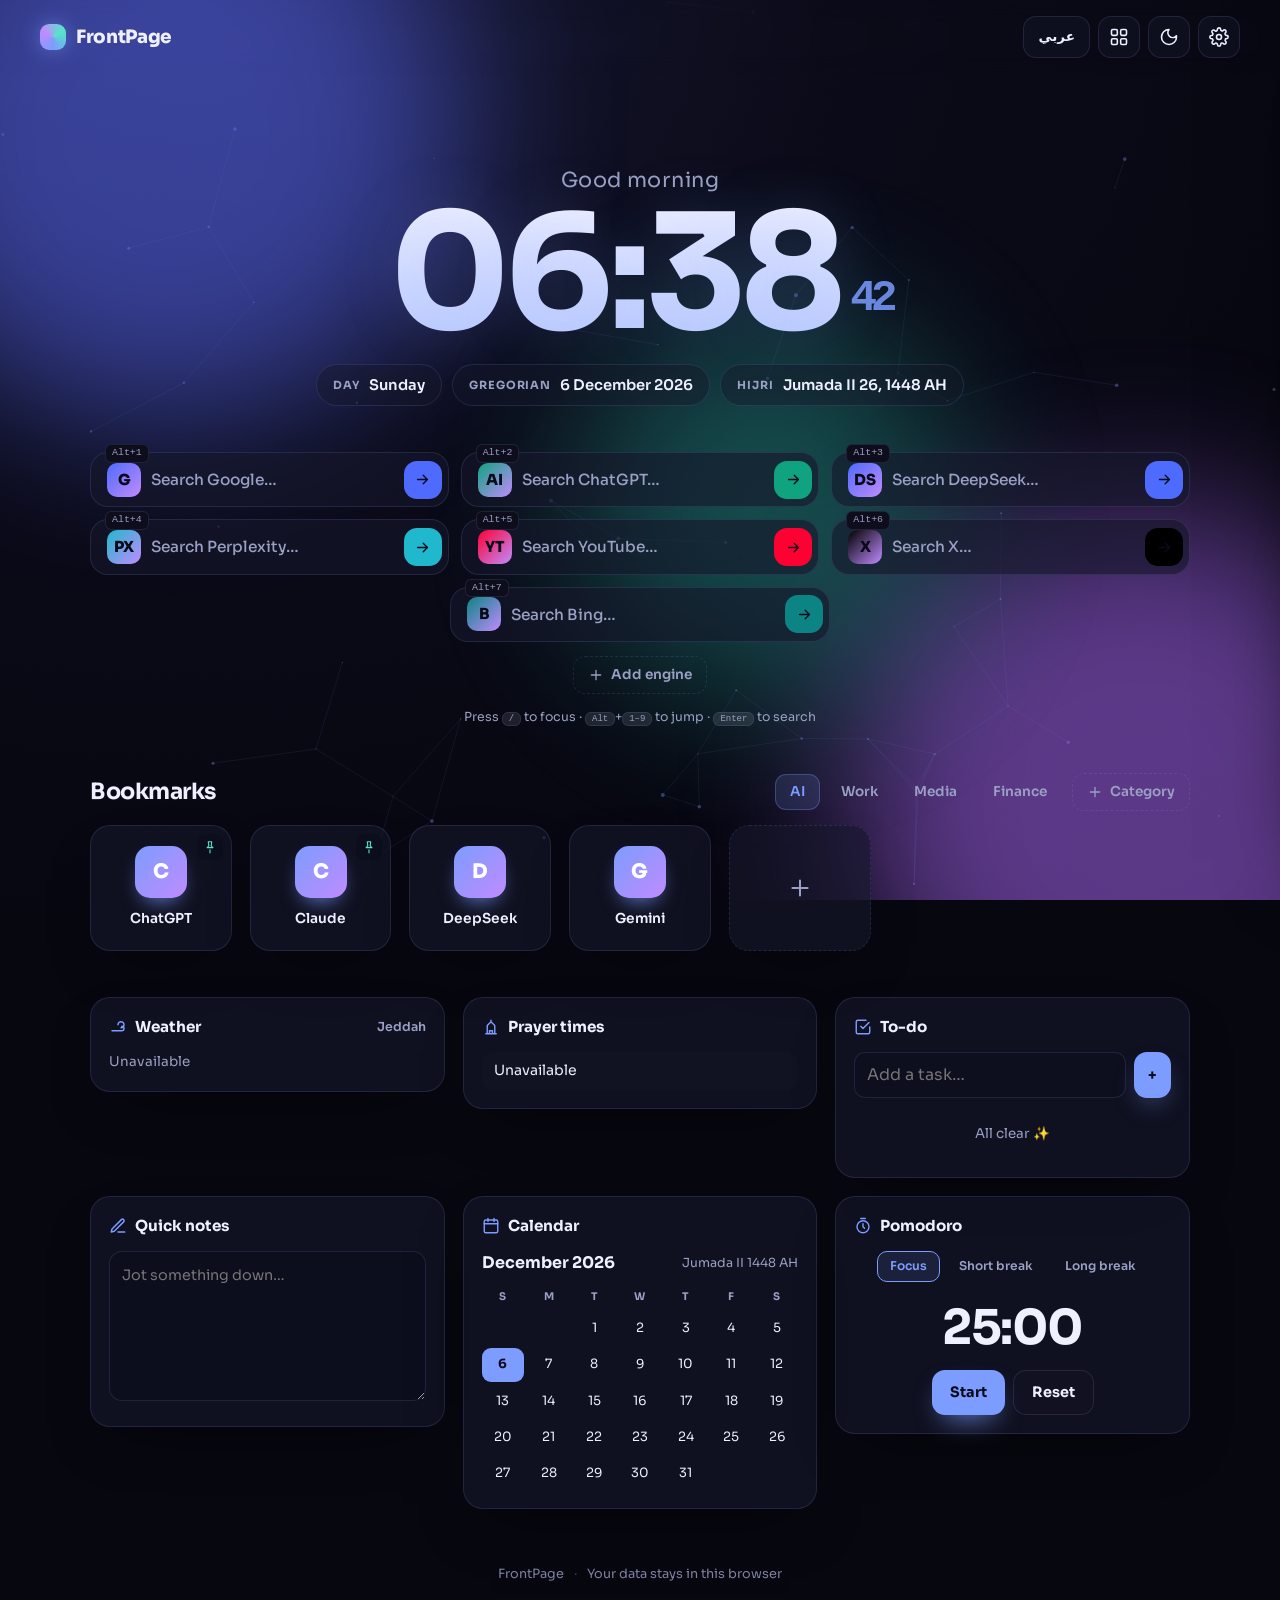
==== commit d6ca46c4: "Add files via upload" ====
--- a/index.html
+++ b/index.html
@@ -3,24 +3,24 @@
 <head>
   <meta charset="UTF-8" />
   <meta name="viewport" content="width=device-width, initial-scale=1.0, viewport-fit=cover" />
-  <meta name="description" content="Lumen — a premium, customizable browser start page with multi-search, smart bookmarks, widgets and themes." />
+  <meta name="description" content="FrontPage — a premium, customizable browser start page with multi-search, smart bookmarks, widgets and themes." />
   <meta name="theme-color" content="#0a0a0f" />
-  <title>Lumen · Start Page</title>
+  <title>FrontPage · Start Page</title>
 
 
   <link rel="preconnect" href="https://fonts.googleapis.com" />
   <link rel="preconnect" href="https://fonts.gstatic.com" crossorigin />
-  <link href="https://fonts.googleapis.com/css2?family=Bricolage+Grotesque:opsz,wght@12..96,400..800&family=Sora:wght@400;600;700&family=Manrope:wght@400;500;600;700;800&family=IBM+Plex+Sans+Arabic:wght@400;500;600;700&family=JetBrains+Mono:wght@400;600&display=swap" rel="stylesheet" />
+  <link href="https://fonts.googleapis.com/css2?family=Sora:wght@400;600;700;800&family=IBM+Plex+Sans+Arabic:wght@400;500;600;700&display=swap" rel="stylesheet" />
 
   <style>
-/* ===== css/variables.css ===== */
+/* css/variables.css */
 /* ============================================================
    variables.css — design tokens + theme palettes
    ============================================================ */
 :root{
-  --font-display:"Bricolage Grotesque", system-ui, sans-serif;
-  --font-ui:"Manrope", system-ui, sans-serif;
-  --font-mono:"JetBrains Mono", ui-monospace, monospace;
+  --font-display:"Sora", system-ui, sans-serif;
+  --font-ui:"Sora", system-ui, sans-serif;
+  --font-mono:ui-monospace, "SF Mono", Menlo, monospace;
   --font-ar:"IBM Plex Sans Arabic", system-ui, sans-serif;
 
   --r-xs:10px; --r-sm:14px; --r-md:20px; --r-lg:28px; --r-xl:36px;
@@ -166,7 +166,7 @@
 /* accent override hook */
 :root[style*="--user-accent"] [data-accent-target]{ }
 
-/* ===== css/base.css ===== */
+/* css/base.css */
 /* ============================================================
    base.css — reset, layout shell, background system
    ============================================================ */
@@ -298,7 +298,7 @@
   .bg-orb{ animation:none; }
 }
 
-/* ===== css/components.css ===== */
+/* css/components.css */
 /* ============================================================
    components.css — hero, search, bookmarks, widgets, drawer, modal
    ============================================================ */
@@ -591,6 +591,7 @@
 }
 html[dir="rtl"] .drawer{ right:auto; left:0; border-left:none; border-right:1px solid var(--card-brd); transform:translateX(-105%); box-shadow:30px 0 80px -40px rgba(0,0,0,.7); }
 .drawer.open{ transform:translateX(0); }
+html[dir="rtl"] .drawer.open{ transform:translateX(0); }
 .drawer-head{ display:flex; align-items:center; justify-content:space-between; padding:20px 22px 14px; }
 .drawer-head h3{ font-family:var(--font-display); font-size:1.3rem; }
 .drawer-tabs{ display:flex; gap:4px; padding:0 18px 12px; flex-wrap:wrap; }
@@ -700,7 +701,26 @@
   padding:3px 8px; border-radius:999px;
 }
 
-/* ===== css/animations.css ===== */
+/* ---------- stocks widget ---------- */
+.stk-group{ margin-bottom:14px; }
+.stk-group:last-child{ margin-bottom:0; }
+.stk-label{ font-size:.74rem; font-weight:700; color:var(--muted); margin:0 2px 8px; letter-spacing:.02em; }
+.stk-boxes{ display:grid; grid-template-columns:repeat(2,1fr); gap:8px; }
+.stk-box{
+  display:flex; flex-direction:column; gap:3px; padding:10px 12px; border-radius:13px;
+  background:color-mix(in srgb,var(--card) 50%,transparent); border:1px solid var(--card-brd);
+  text-decoration:none; color:var(--fg); transition:transform .18s var(--ease), background .18s var(--ease);
+}
+.stk-box.link:hover{ transform:translateY(-2px); background:color-mix(in srgb,var(--accent) 14%,transparent); }
+.stk-box.muted{ color:var(--muted); align-items:center; }
+.stk-sym{ font-weight:700; font-size:.92rem; }
+.stk-code{ font-size:.72rem; color:var(--muted); font-family:var(--font-mono); }
+.stk-px{ font-family:var(--font-mono); font-weight:600; font-size:1.02rem; }
+.stk-chg{ font-size:.74rem; font-weight:700; }
+.stk-chg.up{ color:#27d39a; } .stk-chg.down{ color:#ff6b85; }
+.stk-go{ font-size:.78rem; color:var(--accent); font-weight:600; }
+
+/* css/animations.css */
 /* ============================================================
    animations.css — keyframes, entrance reveals, micro-interactions
    ============================================================ */
@@ -773,14 +793,14 @@
   <!-- ===== Boot / loading ===== -->
   <div id="boot" class="boot">
     <div class="boot-mark"><span></span><span></span><span></span></div>
-    <p class="boot-text">Lumen</p>
+    <p class="boot-text">FrontPage</p>
   </div>
 
   <!-- ===== Top bar ===== -->
   <header class="topbar" id="topbar">
     <div class="brand">
       <div class="brand-glyph"></div>
-      <span class="brand-name">Lumen</span>
+      <span class="brand-name">FrontPage</span>
     </div>
     <div class="topbar-actions">
       <button class="icon-btn" id="langToggle" title="Language" aria-label="Toggle language"><span id="langLabel">عربي</span></button>
@@ -837,7 +857,7 @@
     <section class="widgets reveal" id="widgets" style="--d:.15s"></section>
 
     <footer class="foot">
-      <span>Lumen Start Page</span>
+      <span>FrontPage</span>
       <span class="dot">·</span>
       <span data-i18n="footHint">Your data stays in this browser</span>
     </footer>
@@ -870,18 +890,18 @@
   <div class="toast" id="toast"></div>
 
   <script>
-/* ===== js/storage.js ===== */
+/* js/storage.js */
 /* ============================================================
    storage.js — persistent state store (localStorage + pub/sub)
    ============================================================ */
 const Store = (() => {
-  const KEY = "lumen.v2";
+  const KEY = "lumen.v3";
 
   const DEFAULTS = {
     lang: "en",
     theme: "aurora",
     accent: "",                  // "" = theme default
-    uiFont: "Manrope",
+    uiFont: "Sora",
     glassBlur: 20,
     cardAlpha: 1,
     radiusScale: 1,
@@ -931,7 +951,8 @@
     weatherCity: "Jeddah",
     worldClocks: ["Asia/Riyadh", "Europe/London", "America/New_York", "Asia/Tokyo"],
     cryptoCoins: ["bitcoin", "ethereum", "solana"],
-    stockSymbols: ["AAPL", "MSFT", "NVDA", "TSLA"]
+    stockSymbols: ["AAPL", "MSFT", "NVDA", "TSLA"],
+    saudiSymbols: ["2222", "1120", "7010", "2010"]
   };
 
   let state = load();
@@ -971,7 +992,7 @@
   function emit(){ subs.forEach(fn => fn(state)); }
 })();
 
-/* ===== js/i18n.js ===== */
+/* js/i18n.js */
 /* ============================================================
    i18n.js — English / Arabic strings + RTL handling
    ============================================================ */
@@ -1050,7 +1071,7 @@
   return { t, apply, get lang(){ return lang; } };
 })();
 
-/* ===== js/clock.js ===== */
+/* js/clock.js */
 /* ============================================================
    clock.js — live time, Gregorian + Hijri (Umm Al-Qura), greeting
    ============================================================ */
@@ -1114,7 +1135,7 @@
   return { start, refresh: tick };
 })();
 
-/* ===== js/themes.js ===== */
+/* js/themes.js */
 /* ============================================================
    themes.js — theme switching, accent, fonts, background system
    ============================================================ */
@@ -1123,7 +1144,7 @@
   const NAMES = { aurora:"Aurora", light:"Light", dark:"Dark", amoled:"AMOLED", glass:"Glass",
                   cyber:"Cyberpunk", midnight:"Midnight Blue", vision:"Vision Pro", minimal:"Minimal White", luxury:"Luxury Gold" };
   const ACCENTS = ["#7c9cff","#4f6bff","#00e0b8","#ff2ea6","#d4af5a","#ff7a45","#27d39a","#b06bff","#ff5fa8","#00f0ff"];
-  const FONTS = { Manrope:"Manrope", Sora:"Sora", "IBM Plex Sans Arabic":"Plex Arabic", Bricolage:"Bricolage Grotesque" };
+  const FONTS = { Sora:"Sora", "IBM Plex Sans Arabic":"Plex Arabic", System:"System" };
   const GRADIENTS = [
     "radial-gradient(120% 120% at 15% 0%,#1a1b3a,#0a0a18 42%,#05050d)",
     "linear-gradient(135deg,#3a2b6e,#26527e 45%,#2b8a9c)",
@@ -1149,9 +1170,10 @@
     else root.removeProperty("--accent");
     root.setProperty("--glass-blur", s.glassBlur + "px");
     root.setProperty("--card-alpha", s.cardAlpha);
-    const fontMap = { Manrope:'"Manrope",system-ui,sans-serif', Sora:'"Sora",system-ui,sans-serif',
-      "IBM Plex Sans Arabic":'"IBM Plex Sans Arabic",system-ui,sans-serif', Bricolage:'"Bricolage Grotesque",system-ui,sans-serif' };
-    root.setProperty("--font-ui", fontMap[s.uiFont] || fontMap.Manrope);
+    const fontMap = { Sora:'"Sora",system-ui,sans-serif',
+      "IBM Plex Sans Arabic":'"IBM Plex Sans Arabic",system-ui,sans-serif',
+      System:'system-ui,-apple-system,"Segoe UI",sans-serif' };
+    root.setProperty("--font-ui", fontMap[s.uiFont] || fontMap.Sora);
     const rs = s.radiusScale || 1;
     root.setProperty("--r-md", (20*rs)+"px");
     root.setProperty("--r-lg", (28*rs)+"px");
@@ -1205,7 +1227,7 @@
   return { LIST, NAMES, ACCENTS, FONTS, GRADIENTS, ANIM, applyAll, applyTheme, applyBackground, cycle };
 })();
 
-/* ===== js/search.js ===== */
+/* js/search.js */
 /* ============================================================
    search.js — multi search engines, custom CRUD, reorder,
                hotkeys, live suggestions
@@ -1338,7 +1360,7 @@
     if (/^https?:\/\//i.test(q)) url = q;
     else if (template.includes("%s")) url = template.replace("%s", encodeURIComponent(q));
     else url = template + encodeURIComponent(q);
-    window.open(url, "_self");
+    window.open(url, "_blank", "noopener");
   }
 
   function reorder(from, to){
@@ -1402,7 +1424,7 @@
   return { render, openEngineModal, initHotkeys, focusFirst };
 })();
 
-/* ===== js/bookmarks.js ===== */
+/* js/bookmarks.js */
 /* ============================================================
    bookmarks.js — categories, CRUD, drag & drop, pin,
                   grid / list / folder views
@@ -1434,7 +1456,7 @@
   function buildCard(it, realIdx, catIdx, listMode){
     const card = document.createElement("a");
     card.className = "bm-card";
-    card.href = it.url; card.draggable = true; card.dataset.idx = realIdx;
+    card.href = it.url; card.target = "_blank"; card.rel = "noopener"; card.draggable = true; card.dataset.idx = realIdx;
     const fav = favicon(it.url);
     const letter = (it.title||"?")[0].toUpperCase();
     card.innerHTML = `
@@ -1597,7 +1619,7 @@
   return { renderAll, renderTabs, renderGrid, addCategory, toggleView };
 })();
 
-/* ===== js/widgets.js ===== */
+/* js/widgets.js */
 /* ============================================================
    widgets.js — weather, prayer, todo, notes, pomodoro,
    calculator, world clock, crypto, calendar
@@ -1803,40 +1825,46 @@
     }catch{ body.innerHTML=`<div class="crypto-row">${I18N.t("noData")}</div>`; }
   }
 
-  /* ---------------- STOCKS WATCHLIST ---------------- */
+  /* ---------------- STOCKS WATCHLIST (US live + Saudi links) ---------------- */
+  const SAUDI_NAMES = { "2222":"أرامكو", "1120":"الراجحي", "7010":"STC", "2010":"سابك",
+    "1010":"الرياض", "1180":"الأهلي", "2350":"كيان", "4002":"المواساة", "1211":"معادن", "4030":"البحري" };
   function buildStocks(){
     const el=card("stocks", '<path d="M3 17l6-6 4 4 8-8M21 7v5h-5"/>',
-      `<div class="crypto-list" id="stkList"><div class="crypto-row skeleton">—</div></div>`,
+      `<div class="stk-group"><div class="stk-label">🇺🇸 ${I18N.lang==="ar"?"السوق الأمريكي":"US Market"}</div><div class="stk-boxes" id="stkUS"><div class="stk-box skeleton">—</div></div></div>
+       <div class="stk-group"><div class="stk-label">🇸🇦 ${I18N.lang==="ar"?"السوق السعودي":"Saudi (Tadawul)"}</div><div class="stk-boxes" id="stkSA"></div></div>`,
       `<button class="w-act" data-edit>${I18N.lang==="ar"?"تعديل":"Edit"}</button>`);
-    el.querySelector("[data-edit]").onclick=()=>{
-      const cur=Store.get().stockSymbols.join(", ");
-      const v=prompt(I18N.lang==="ar"?"الرموز (مفصولة بفاصلة):":"Symbols (comma separated):",cur);
-      if(v!=null){ const arr=v.split(",").map(x=>x.trim().toUpperCase()).filter(Boolean); Store.set({stockSymbols:arr}); render(); }
-    };
-    loadStocks(el);
+    el.querySelector("[data-edit]").onclick=()=>Settings.open("widgets");
+    loadStocksUS(el);
+    renderSaudi(el);
     return el;
   }
-  async function loadStocks(el){
-    const body=el.querySelector("#stkList");
+  function renderSaudi(el){
+    const box=el.querySelector("#stkSA");
+    const syms=Store.get().saudiSymbols;
+    if(!syms.length){ box.innerHTML=`<div class="stk-box muted">${I18N.lang==="ar"?"لا رموز":"None"}</div>`; return; }
+    box.innerHTML=syms.map(code=>{
+      const nm=SAUDI_NAMES[code]||code;
+      return `<a class="stk-box link" href="https://www.tradingview.com/symbols/TADAWUL-${encodeURIComponent(code)}/" target="_blank" rel="noopener">
+        <span class="stk-sym">${esc(nm)}</span><span class="stk-code">${esc(code)}</span><span class="stk-go">↗</span></a>`;
+    }).join("");
+  }
+  async function loadStocksUS(el){
+    const box=el.querySelector("#stkUS");
     const syms=Store.get().stockSymbols;
-    if(!syms.length){ body.innerHTML=`<div class="crypto-row">${I18N.lang==="ar"?"أضف رموزاً":"Add symbols"}</div>`; return; }
+    if(!syms.length){ box.innerHTML=`<div class="stk-box muted">${I18N.lang==="ar"?"لا رموز":"None"}</div>`; return; }
     const rows=await Promise.all(syms.map(async sym=>{
       try{
         const r=await fetch(`https://query1.finance.yahoo.com/v8/finance/chart/${encodeURIComponent(sym)}?interval=1d&range=1d`);
         if(!r.ok) throw 0;
-        const j=await r.json();
-        const m=j.chart.result[0].meta;
+        const m=(await r.json()).chart.result[0].meta;
         const px=m.regularMarketPrice, prev=m.chartPreviousClose||m.previousClose||px;
         const chg=prev?((px/prev-1)*100):0;
-        return `<div class="crypto-row"><span class="sym">${esc(sym)}</span><span class="chg ${chg>=0?'up':'down'}">${chg>=0?'▲':'▼'} ${Math.abs(chg).toFixed(2)}%</span><span class="px">${px.toLocaleString(undefined,{maximumFractionDigits:2})}</span></div>`;
+        return `<div class="stk-box"><span class="stk-sym">${esc(sym)}</span><span class="stk-px">${px.toLocaleString(undefined,{maximumFractionDigits:2})}</span><span class="stk-chg ${chg>=0?'up':'down'}">${chg>=0?'▲':'▼'}${Math.abs(chg).toFixed(2)}%</span></div>`;
       }catch{
-        return `<a class="crypto-row" href="https://finance.yahoo.com/quote/${encodeURIComponent(sym)}" target="_blank" rel="noopener" style="text-decoration:none;color:inherit"><span class="sym">${esc(sym)}</span><span class="chg" style="color:var(--muted)">${I18N.lang==="ar"?"عرض ↗":"view ↗"}</span><span class="px">—</span></a>`;
+        return `<a class="stk-box link" href="https://finance.yahoo.com/quote/${encodeURIComponent(sym)}" target="_blank" rel="noopener"><span class="stk-sym">${esc(sym)}</span><span class="stk-go">${I18N.lang==="ar"?"عرض ↗":"view ↗"}</span></a>`;
       }
     }));
-    body.innerHTML=rows.join("");
-    if(rows.every(r=>r.includes("view ↗")||r.includes("عرض ↗"))){
-      body.insertAdjacentHTML("beforeend",`<div class="wx-meta" style="margin-top:8px">${I18N.lang==="ar"?"تعذّر جلب الأسعار المباشرة هنا — اضغط الرمز للعرض":"Live prices blocked here — tap a symbol to view"}</div>`);
-    }
+    box.innerHTML=rows.join("");
   }
 
   /* ---------------- CALENDAR (Gregorian + Hijri month) ---------------- */
@@ -1861,14 +1889,14 @@
   return { render };
 })();
 
-/* ===== js/settings.js ===== */
+/* js/settings.js */
 /* ============================================================
    settings.js — settings drawer panels
    ============================================================ */
 const Settings = (() => {
   let body, current = "appearance";
 
-  function open(tab){ if (tab) current = tab; render(); UI.openDrawer(); }
+  function open(tab){ if (tab){ current = tab; document.querySelectorAll("#drawerTabs button").forEach(b=>b.classList.toggle("active",b.dataset.tab===tab)); } render(); UI.openDrawer(); }
   function setTab(tab){ current = tab; document.querySelectorAll("#drawerTabs button").forEach(b=>b.classList.toggle("active",b.dataset.tab===tab)); render(); }
 
   function render(){
@@ -1964,17 +1992,32 @@
 
   /* ---------- WIDGETS ---------- */
   function widgetsPanel(){
-    const w=Store.get().widgets;
+    const s=Store.get(); const w=s.widgets;
     const labels={weather:"weather",prayer:"prayer",todo:"todo",notes:"notes",calendar:"calendar",pomodoro:"pomodoro",worldclock:"worldclock",crypto:"crypto",stocks:"stocks",calculator:"calculator"};
-    return Object.keys(labels).map(k=>`
+    let html = Object.keys(labels).map(k=>`
       <div class="toggle-row"><span class="t-name">${I18N.t(labels[k])}</span><button class="switch ${w[k]?'on':''}" data-widget="${k}"></button></div>`).join("");
+    if (w.stocks){
+      html += `
+      <div class="field" style="margin-top:14px"><label>🇺🇸 ${I18N.lang==='ar'?'رموز أمريكية (مفصولة بفاصلة)':'US symbols (comma separated)'}</label>
+        <input id="usSyms" value="${s.stockSymbols.join(', ')}" placeholder="AAPL, MSFT, NVDA"></div>
+      <div class="field"><label>🇸🇦 ${I18N.lang==='ar'?'أرقام أسهم سعودية (مثل 2222)':'Saudi codes (e.g. 2222)'}</label>
+        <input id="saSyms" value="${s.saudiSymbols.join(', ')}" placeholder="2222, 1120, 7010"></div>`;
+    }
+    return html;
   }
   function wireWidgets(){
     q("[data-widget]",true).forEach(b=>b.onclick=()=>{
       const k=b.dataset.widget;
       Store.update(s=>s.widgets[k]=!s.widgets[k]);
       b.classList.toggle("on"); Widgets.render();
+      if(k==="stocks") render(); // show/hide symbol editors
     });
+    const us=q("#usSyms"); if(us) us.onchange=()=>{
+      Store.set({stockSymbols: us.value.split(",").map(x=>x.trim().toUpperCase()).filter(Boolean)}); Widgets.render();
+    };
+    const sa=q("#saSyms"); if(sa) sa.onchange=()=>{
+      Store.set({saudiSymbols: sa.value.split(",").map(x=>x.trim()).filter(Boolean)}); Widgets.render();
+    };
   }
 
   /* ---------- DATA ---------- */
@@ -2005,7 +2048,7 @@
   return { open, setTab, render };
 })();
 
-/* ===== js/app.js ===== */
+/* js/app.js */
 /* ============================================================
    app.js — UI helpers, particles, init, wiring, PWA
    ============================================================ */
@@ -2127,7 +2170,7 @@
     setTimeout(()=>document.getElementById("boot").classList.add("gone"),520);
 
     // PWA
-    if(false /* single-file: SW disabled */ && "serviceWorker" in navigator){ navigator.serviceWorker.register("sw.js").catch(()=>{}); }
+    if(false && "serviceWorker" in navigator){ navigator.serviceWorker.register("sw.js").catch(()=>{}); }
   }
 
   function wire(){
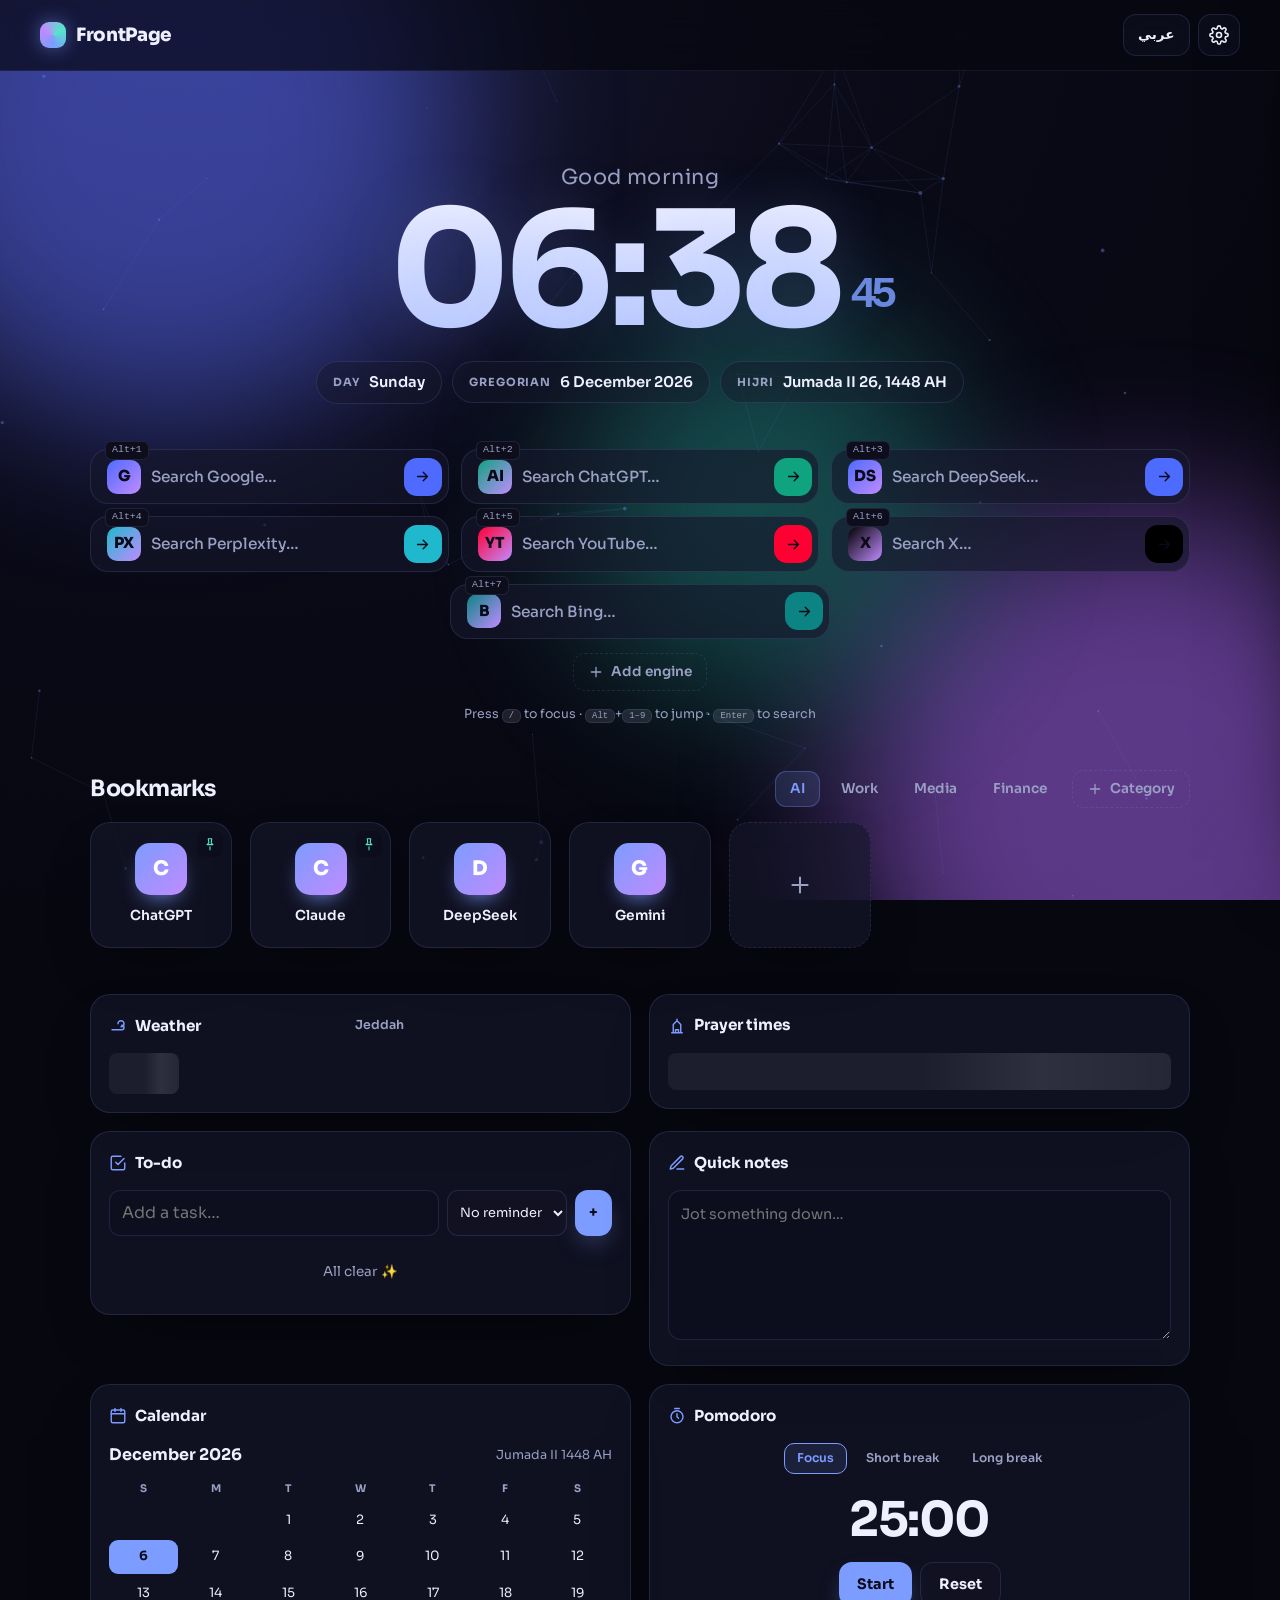
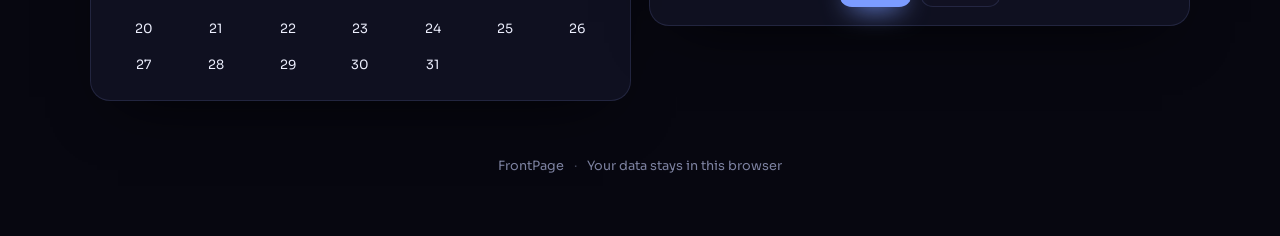
==== commit 66e8e1d1: "Add files via upload" ====
--- a/index.html
+++ b/index.html
@@ -251,10 +251,12 @@
 
 /* ---------- layout shell ---------- */
 .topbar{
-  position:sticky; top:0; z-index:40;
+  position:sticky; top:0; z-index:60;
   display:flex; align-items:center; justify-content:space-between;
-  padding:16px clamp(16px,4vw,40px);
-  backdrop-filter:blur(10px);
+  padding:14px clamp(16px,4vw,40px);
+  background:color-mix(in srgb,var(--bg) 72%,transparent);
+  -webkit-backdrop-filter:blur(16px) saturate(1.2); backdrop-filter:blur(16px) saturate(1.2);
+  border-bottom:1px solid color-mix(in srgb,var(--card-brd) 60%,transparent);
 }
 .brand{ display:flex; align-items:center; gap:10px; font-weight:800; letter-spacing:-.02em; }
 .brand-glyph{
@@ -487,7 +489,10 @@
 .bm-empty{ color:var(--muted); text-align:center; padding:30px; font-size:.9rem; grid-column:1/-1; }
 
 /* ---------------- WIDGETS ---------------- */
-.widgets{ display:grid; grid-template-columns:repeat(auto-fill,minmax(280px,1fr)); gap:var(--gap); align-items:start; }
+.widgets{ display:grid; grid-template-columns:repeat(4,minmax(0,1fr)); gap:var(--gap); align-items:start; }
+.widget.size-sm{ grid-column:span 1; }
+.widget.size-md{ grid-column:span 2; }
+.widget.size-lg{ grid-column:span 4; }
 .widget{
   border-radius:var(--r-md); padding:18px;
   background:color-mix(in srgb,var(--card) calc(var(--card-alpha)*100%),transparent);
@@ -670,7 +675,9 @@
 @media (max-width:560px){
   .engine{ flex:1 1 100%; max-width:100%; }
   .theme-row{ grid-template-columns:repeat(3,1fr); }
-  .widgets{ grid-template-columns:1fr; }
+  .widgets{ grid-template-columns:repeat(2,minmax(0,1fr)); }
+  .widget.size-sm{ grid-column:span 1; }
+  .widget.size-md, .widget.size-lg{ grid-column:span 2; }
   .bm-grid{ grid-template-columns:repeat(auto-fill,minmax(110px,1fr)); }
 }
 
@@ -719,6 +726,23 @@
 .stk-chg{ font-size:.74rem; font-weight:700; }
 .stk-chg.up{ color:#27d39a; } .stk-chg.down{ color:#ff6b85; }
 .stk-go{ font-size:.78rem; color:var(--accent); font-weight:600; }
+
+/* ---------- widget tools (resize + drag) ---------- */
+.w-tools{ display:flex; align-items:center; gap:2px; opacity:0; transition:opacity .2s var(--ease); }
+.widget:hover .w-tools{ opacity:1; }
+.w-tools button{ width:26px; height:26px; display:grid; place-items:center; border:none; background:none; color:var(--muted); border-radius:8px; cursor:pointer; }
+.w-tools button:hover{ background:color-mix(in srgb,var(--accent) 16%,transparent); color:var(--accent); }
+.w-drag{ cursor:grab; touch-action:none; }
+.widget.w-dragging{ opacity:.45; transform:scale(.97); }
+.widget.w-over{ outline:2px dashed var(--accent); outline-offset:3px; }
+@media (hover:none){ .w-tools{ opacity:1; } }
+
+/* ---------- todo reminder controls ---------- */
+.todo-remind{
+  border:1px solid var(--card-brd); background:color-mix(in srgb,var(--card) 60%,transparent);
+  color:var(--fg); border-radius:11px; padding:0 8px; font:inherit; font-size:.8rem; cursor:pointer; max-width:34%;
+}
+.todo-bell{ font-size:.72rem; color:var(--accent); font-style:normal; margin-inline-start:6px; white-space:nowrap; }
 
 /* css/animations.css */
 /* ============================================================
@@ -804,12 +828,6 @@
     </div>
     <div class="topbar-actions">
       <button class="icon-btn" id="langToggle" title="Language" aria-label="Toggle language"><span id="langLabel">عربي</span></button>
-      <button class="icon-btn" id="viewToggle" title="Bookmark view" aria-label="Toggle view">
-        <svg viewBox="0 0 24 24" class="ic"><rect x="3" y="3" width="7" height="7" rx="1.5"/><rect x="14" y="3" width="7" height="7" rx="1.5"/><rect x="3" y="14" width="7" height="7" rx="1.5"/><rect x="14" y="14" width="7" height="7" rx="1.5"/></svg>
-      </button>
-      <button class="icon-btn" id="themeQuick" title="Cycle theme" aria-label="Cycle theme">
-        <svg viewBox="0 0 24 24" class="ic"><path d="M12 3a9 9 0 1 0 9 9c0-.46-.04-.92-.1-1.36A5.39 5.39 0 0 1 12 3z"/></svg>
-      </button>
       <button class="icon-btn" id="openSettings" title="Settings" aria-label="Open settings">
         <svg viewBox="0 0 24 24" class="ic"><circle cx="12" cy="12" r="3"/><path d="M19.4 15a1.6 1.6 0 0 0 .3 1.8l.1.1a2 2 0 1 1-2.8 2.8l-.1-.1a1.6 1.6 0 0 0-1.8-.3 1.6 1.6 0 0 0-1 1.5V21a2 2 0 1 1-4 0v-.1a1.6 1.6 0 0 0-1-1.5 1.6 1.6 0 0 0-1.8.3l-.1.1a2 2 0 1 1-2.8-2.8l.1-.1a1.6 1.6 0 0 0 .3-1.8 1.6 1.6 0 0 0-1.5-1H3a2 2 0 1 1 0-4h.1a1.6 1.6 0 0 0 1.5-1 1.6 1.6 0 0 0-.3-1.8l-.1-.1a2 2 0 1 1 2.8-2.8l.1.1a1.6 1.6 0 0 0 1.8.3H9a1.6 1.6 0 0 0 1-1.5V3a2 2 0 1 1 4 0v.1a1.6 1.6 0 0 0 1 1.5 1.6 1.6 0 0 0 1.8-.3l.1-.1a2 2 0 1 1 2.8 2.8l-.1.1a1.6 1.6 0 0 0-.3 1.8V9a1.6 1.6 0 0 0 1.5 1H21a2 2 0 1 1 0 4h-.1a1.6 1.6 0 0 0-1.5 1z"/></svg>
       </button>
@@ -895,7 +913,7 @@
    storage.js — persistent state store (localStorage + pub/sub)
    ============================================================ */
 const Store = (() => {
-  const KEY = "lumen.v3";
+  const KEY = "lumen.v4";
 
   const DEFAULTS = {
     lang: "en",
@@ -943,6 +961,10 @@
     ],
     todos: [],
     notes: "",
+    finnhubKey: "",
+    alertSound: "chime",
+    widgetOrder: ["weather","prayer","todo","notes","calendar","pomodoro","worldclock","crypto","stocks","calculator"],
+    widgetSize: {},
     widgets: {
       weather: true, prayer: true, todo: true, notes: true,
       pomodoro: true, calculator: false, worldclock: false,
@@ -987,7 +1009,25 @@
       try { state = deepMerge(structuredClone(DEFAULTS), JSON.parse(json)); persist(); emit(); return true; }
       catch { return false; }
     },
-    defaults: DEFAULTS
+    defaults: DEFAULTS,
+    /* cachedFetch: returns cached value instantly via onCache, then refreshes.
+       Cache stored in its own localStorage key, TTL in ms. */
+    async cachedFetch(key, url, ttl, onCache){
+      const ck = "lumen.cache." + key;
+      let cached = null;
+      try { cached = JSON.parse(localStorage.getItem(ck)); } catch {}
+      if (cached && onCache) { try { onCache(cached.data, true); } catch {} }
+      const fresh = cached && (Date.now() - cached.t < ttl);
+      if (fresh) return cached.data;
+      try {
+        const data = await fetch(url).then(r => { if(!r.ok) throw 0; return r.json(); });
+        try { localStorage.setItem(ck, JSON.stringify({ t: Date.now(), data })); } catch {}
+        return data;
+      } catch (e) {
+        if (cached) return cached.data;   // fall back to stale cache
+        throw e;
+      }
+    }
   };
   function emit(){ subs.forEach(fn => fn(state)); }
 })();
@@ -1023,7 +1063,9 @@
       enginesLabel:"Search engines", loading:"Loading…", noData:"Unavailable", today:"Today",
       cityPrompt:"Set weather city", deleteConfirm:"Delete this?", imported:"Imported", importFail:"Invalid file",
       folder:"Folders", suggestions:"Search suggestions", saturation:"Saturation", animated:"Animated",
-      animAurora:"Aurora", animSpace:"Space", animCyber:"Cyber city", animNature:"Nature"
+      animAurora:"Aurora", animSpace:"Space", animCyber:"Cyber city", animNature:"Nature",
+      alertSound:"Reminder sound", finnhubKey:"Finnhub API key (free)", finnhubHint:"For live US stock prices",
+      testSound:"Test", reminders:"Task reminders", widgetSize:"Widget size", reorderHint:"Drag the ⋮ handle to reorder widgets"
     },
     ar: {
       day:"اليوم", gregorian:"ميلادي", hijri:"هجري",
@@ -1050,7 +1092,9 @@
       enginesLabel:"محركات البحث", loading:"جارٍ التحميل…", noData:"غير متاح", today:"اليوم",
       cityPrompt:"حدد مدينة الطقس", deleteConfirm:"حذف هذا العنصر؟", imported:"تم الاستيراد", importFail:"ملف غير صالح",
       folder:"مجلدات", suggestions:"اقتراحات البحث", saturation:"التشبّع", animated:"متحرّكة",
-      animAurora:"شفق", animSpace:"فضاء", animCyber:"مدينة سايبر", animNature:"طبيعة"
+      animAurora:"شفق", animSpace:"فضاء", animCyber:"مدينة سايبر", animNature:"طبيعة",
+      alertSound:"صوت التذكير", finnhubKey:"مفتاح Finnhub (مجاني)", finnhubHint:"لأسعار الأسهم الأمريكية الحيّة",
+      testSound:"تجربة", reminders:"تذكيرات المهام", widgetSize:"حجم الأداة", reorderHint:"اسحب المقبض ⋮ لإعادة ترتيب الأدوات"
     }
   };
   let lang = "en";
@@ -1133,6 +1177,92 @@
     loop();
   }
   return { start, refresh: tick };
+})();
+
+/* js/notify.js */
+/* ============================================================
+   notify.js — sounds (WebAudio), browser notifications,
+               and todo reminder scheduling
+   ============================================================ */
+const Notify = (() => {
+  let ctx;
+  const SOUNDS = ["chime", "bell", "ping", "marimba"];
+
+  function ac(){ if(!ctx) ctx = new (window.AudioContext || window.webkitAudioContext)(); return ctx; }
+
+  // simple synthesized tones so no audio files are needed (works offline)
+  function play(name){
+    try{
+      const a = ac();
+      if (a.state === "suspended") a.resume();
+      const seqs = {
+        chime:   [[880,0],[1320,.12],[1760,.24]],
+        bell:    [[1568,0],[1568,.18]],
+        ping:    [[1200,0]],
+        marimba: [[523,0],[659,.1],[784,.2],[1047,.3]]
+      };
+      const seq = seqs[name] || seqs.chime;
+      seq.forEach(([f,t])=>{
+        const o = a.createOscillator(), g = a.createGain();
+        o.type = name==="marimba" ? "triangle" : "sine";
+        o.frequency.value = f;
+        o.connect(g); g.connect(a.destination);
+        const start = a.currentTime + t;
+        g.gain.setValueAtTime(0.0001, start);
+        g.gain.exponentialRampToValueAtTime(0.35, start + 0.02);
+        g.gain.exponentialRampToValueAtTime(0.0001, start + 0.5);
+        o.start(start); o.stop(start + 0.55);
+      });
+    }catch(e){}
+  }
+
+  async function ensurePermission(){
+    if (!("Notification" in window)) return false;
+    if (Notification.permission === "granted") return true;
+    if (Notification.permission === "denied") return false;
+    const p = await Notification.requestPermission();
+    return p === "granted";
+  }
+
+  function fire(title, body){
+    const sound = Store.get().alertSound || "chime";
+    play(sound);
+    if ("Notification" in window && Notification.permission === "granted"){
+      try {
+        const n = new Notification(title, { body, icon: "icons/icon-192.png", tag: "frontpage-task" });
+        setTimeout(()=>n.close(), 12000);
+      } catch {
+        UI.toast("⏰ " + body);
+      }
+    } else {
+      UI.toast("⏰ " + body);
+    }
+  }
+
+  /* ---- reminder scheduler: checks todos every 20s ---- */
+  let timer;
+  function start(){
+    clearInterval(timer);
+    timer = setInterval(check, 20000);
+    check();
+  }
+  function check(){
+    const now = Date.now();
+    let changed = false;
+    const todos = Store.get().todos;
+    todos.forEach(td => {
+      if (td.done || !td.remindEvery) return;
+      if (!td.nextAt) { td.nextAt = now + td.remindEvery*60000; changed = true; return; }
+      if (now >= td.nextAt){
+        fire(I18N.lang==="ar" ? "تذكير بمهمة" : "Task reminder", td.text);
+        td.nextAt = now + td.remindEvery*60000;  // reschedule
+        changed = true;
+      }
+    });
+    if (changed) Store.update(()=>{});  // persist nextAt
+  }
+
+  return { SOUNDS, play, fire, ensurePermission, start, check };
 })();
 
 /* js/themes.js */
@@ -1634,12 +1764,68 @@
     host = document.getElementById("widgets");
     clearTimers();
     host.innerHTML = "";
-    const w = Store.get().widgets;
-    const order = ["weather","prayer","todo","notes","calendar","pomodoro","worldclock","crypto","stocks","calculator"];
+    const s = Store.get();
+    const w = s.widgets;
+    // use saved order, append any new widgets not yet in it
+    const all = ["weather","prayer","todo","notes","calendar","pomodoro","worldclock","crypto","stocks","calculator"];
+    let order = (s.widgetOrder||[]).filter(k=>all.includes(k));
+    all.forEach(k=>{ if(!order.includes(k)) order.push(k); });
     order.forEach((k, i) => {
       if (!w[k]) return;
       const node = builders[k]();
-      if (node){ node.style.animationDelay = (i*0.05)+"s"; host.appendChild(node); }
+      if (!node) return;
+      node.dataset.wkey = k;
+      node.classList.add("size-" + (s.widgetSize[k] || "md"));
+      node.style.animationDelay = (i*0.04)+"s";
+      addWidgetControls(node, k);
+      host.appendChild(node);
+    });
+    initWidgetDrag();
+  }
+
+  // size + drag handle injected into each widget head
+  const SIZES = ["sm","md","lg"];
+  function addWidgetControls(node, key){
+    const head = node.querySelector(".widget-head");
+    if (!head) return;
+    const tools = document.createElement("div");
+    tools.className = "w-tools";
+    tools.innerHTML = `
+      <button class="w-size" title="Resize"><svg viewBox="0 0 24 24" class="ic" style="width:15px;height:15px"><path d="M15 3h6v6M9 21H3v-6M21 3l-7 7M3 21l7-7"/></svg></button>
+      <button class="w-drag" title="Move" aria-label="Move widget"><svg viewBox="0 0 24 24" class="ic" style="width:15px;height:15px"><circle cx="9" cy="6" r="1"/><circle cx="15" cy="6" r="1"/><circle cx="9" cy="12" r="1"/><circle cx="15" cy="12" r="1"/><circle cx="9" cy="18" r="1"/><circle cx="15" cy="18" r="1"/></svg></button>`;
+    head.appendChild(tools);
+    tools.querySelector(".w-size").onclick = (e)=>{
+      e.stopPropagation();
+      Store.update(s=>{ const cur=s.widgetSize[key]||"md"; s.widgetSize[key]=SIZES[(SIZES.indexOf(cur)+1)%SIZES.length]; });
+      render();
+    };
+    // drag handle activates dragging
+    const handle = tools.querySelector(".w-drag");
+    handle.addEventListener("pointerdown", ()=>{ node.setAttribute("draggable","true"); });
+    node.addEventListener("dragend", ()=>node.removeAttribute("draggable"));
+  }
+
+  let dragKey=null;
+  function initWidgetDrag(){
+    host.querySelectorAll(".widget").forEach(node=>{
+      node.addEventListener("dragstart", e=>{ dragKey=node.dataset.wkey; node.classList.add("w-dragging"); e.dataTransfer.effectAllowed="move"; });
+      node.addEventListener("dragend",   ()=>{ dragKey=null; node.classList.remove("w-dragging"); host.querySelectorAll(".w-over").forEach(n=>n.classList.remove("w-over")); });
+      node.addEventListener("dragover",  e=>{ e.preventDefault(); if(node.dataset.wkey!==dragKey) node.classList.add("w-over"); });
+      node.addEventListener("dragleave", ()=>node.classList.remove("w-over"));
+      node.addEventListener("drop", e=>{
+        e.preventDefault();
+        const target=node.dataset.wkey;
+        if(!dragKey||dragKey===target) return;
+        Store.update(s=>{
+          const all=["weather","prayer","todo","notes","calendar","pomodoro","worldclock","crypto","stocks","calculator"];
+          let order=(s.widgetOrder||[]).filter(k=>all.includes(k));
+          all.forEach(k=>{ if(!order.includes(k)) order.push(k); });
+          const from=order.indexOf(dragKey), to=order.indexOf(target);
+          order.splice(from,1); order.splice(to,0,dragKey);
+          s.widgetOrder=order;
+        });
+        render();
+      });
     });
   }
 
@@ -1665,15 +1851,12 @@
   }
   async function loadWeather(el){
     const body = el.querySelector(".w-body");
-    try {
-      const city = Store.get().weatherCity;
-      const geo = await fetch(`https://geocoding-api.open-meteo.com/v1/search?name=${encodeURIComponent(city)}&count=1&language=${I18N.lang}`).then(r=>r.json());
-      if (!geo.results?.length) throw 0;
-      const { latitude, longitude, name } = geo.results[0];
-      const d = await fetch(`https://api.open-meteo.com/v1/forecast?latitude=${latitude}&longitude=${longitude}&current=temperature_2m,weather_code,wind_speed_10m&daily=temperature_2m_max,temperature_2m_min,weather_code&timezone=auto&forecast_days=4`).then(r=>r.json());
-      const c = d.current, dy = d.daily;
+    const city = Store.get().weatherCity;
+    const lang = I18N.lang;
+    const paint = (geo, fc, name) => {
+      const c = fc.current, dy = fc.daily;
       const days = dy.time.slice(1,4).map((t,i)=>{
-        const dn = new Intl.DateTimeFormat(I18N.lang==="ar"?"ar":"en",{weekday:"short"}).format(new Date(t));
+        const dn = new Intl.DateTimeFormat(lang==="ar"?"ar":"en",{weekday:"short"}).format(new Date(t));
         return `<div class="wx-day">${dn}<b>${WX[dy.weather_code[i+1]]||"·"}</b>${Math.round(dy.temperature_2m_max[i+1])}°</div>`;
       }).join("");
       body.innerHTML = `
@@ -1682,7 +1865,18 @@
           <div><div class="wx-temp">${Math.round(c.temperature_2m)}°</div>
           <div class="wx-meta">${esc(name)} · 💨 ${Math.round(c.wind_speed_10m)} km/h</div></div>
         </div><div class="wx-row">${days}</div>`;
-    } catch { body.innerHTML = `<div class="wx-meta">${I18N.t("noData")}</div>`; }
+    };
+    try {
+      const geo = await Store.cachedFetch("geo_"+city+"_"+lang,
+        `https://geocoding-api.open-meteo.com/v1/search?name=${encodeURIComponent(city)}&count=1&language=${lang}`,
+        7*24*3600*1000);
+      if (!geo.results?.length) throw 0;
+      const { latitude, longitude, name } = geo.results[0];
+      await Store.cachedFetch("wx_"+city,
+        `https://api.open-meteo.com/v1/forecast?latitude=${latitude}&longitude=${longitude}&current=temperature_2m,weather_code,wind_speed_10m&daily=temperature_2m_max,temperature_2m_min,weather_code&timezone=auto&forecast_days=4`,
+        15*60*1000,
+        (fc)=>paint(geo, fc, name));
+    } catch { if(!body.querySelector(".wx-now")) body.innerHTML = `<div class="wx-meta">${I18N.t("noData")}</div>`; }
   }
 
   /* ---------------- PRAYER TIMES (Aladhan, Umm Al-Qura) ---------------- */
@@ -1694,9 +1888,8 @@
   }
   async function loadPrayer(el){
     const body = el.querySelector(".w-body");
-    try {
-      const city = Store.get().weatherCity;
-      const d = await fetch(`https://api.aladhan.com/v1/timingsByCity?city=${encodeURIComponent(city)}&country=&method=4`).then(r=>r.json());
+    const city = Store.get().weatherCity;
+    const paint = (d) => {
       const t = d.data.timings;
       const names = { Fajr:["Fajr","الفجر"], Dhuhr:["Dhuhr","الظهر"], Asr:["Asr","العصر"], Maghrib:["Maghrib","المغرب"], Isha:["Isha","العشاء"] };
       const now = new Date(); const nowMin = now.getHours()*60+now.getMinutes();
@@ -1706,29 +1899,57 @@
         const lbl = I18N.lang==="ar"?names[k][1]:names[k][0];
         return `<div class="pray-row ${k===nextKey?'next':''}"><span>${lbl}${k===nextKey?` · ${I18N.t("nextPrayer")}`:''}</span><b>${fmt12(t[k])}</b></div>`;
       }).join("")}</div>`;
-    } catch { body.innerHTML = `<div class="pray-row">${I18N.t("noData")}</div>`; }
+    };
+    try {
+      await Store.cachedFetch("pray_"+city,
+        `https://api.aladhan.com/v1/timingsByCity?city=${encodeURIComponent(city)}&country=&method=4`,
+        3*3600*1000, paint);
+    } catch { if(!body.querySelector(".pray-list")) body.innerHTML = `<div class="pray-row">${I18N.t("noData")}</div>`; }
   }
   const toMin = s => { const [h,m]=s.split(":").map(Number); return h*60+m; };
   const fmt12 = s => { let [h,m]=s.split(":").map(Number); const ap=h>=12?"PM":"AM"; h=h%12||12; return `${h}:${String(m).padStart(2,"0")} ${ap}`; };
 
-  /* ---------------- TODO ---------------- */
+  /* ---------------- TODO (with reminders) ---------------- */
+  const REMIND_OPTS = [
+    {v:0,   en:"No reminder", ar:"بدون"},
+    {v:5,   en:"5 min",       ar:"٥ دقائق"},
+    {v:15,  en:"15 min",      ar:"١٥ دقيقة"},
+    {v:30,  en:"30 min",      ar:"٣٠ دقيقة"},
+    {v:60,  en:"1 hour",      ar:"ساعة"},
+    {v:180, en:"3 hours",     ar:"٣ ساعات"}
+  ];
   function buildTodo(){
     const el = card("todo", '<path d="M9 11l3 3 8-8M21 12v7a2 2 0 0 1-2 2H5a2 2 0 0 1-2-2V5a2 2 0 0 1 2-2h11"/>',
-      `<div class="todo-input"><input id="todoIn" placeholder="${I18N.t("addTask")}"><button class="btn btn-primary" id="todoAdd" style="padding:10px 14px">+</button></div><div class="todo-list" id="todoList"></div>`);
+      `<div class="todo-input">
+         <input id="todoIn" placeholder="${I18N.t("addTask")}">
+         <select id="todoRemind" class="todo-remind" title="${I18N.lang==='ar'?'تذكير':'Reminder'}">
+           ${REMIND_OPTS.map(o=>`<option value="${o.v}">${I18N.lang==='ar'?o.ar:o.en}</option>`).join("")}
+         </select>
+         <button class="btn btn-primary" id="todoAdd" style="padding:10px 14px">+</button>
+       </div>
+       <div class="todo-list" id="todoList"></div>`);
     setTimeout(()=>{
-      const list = el.querySelector("#todoList"), input = el.querySelector("#todoIn");
+      const list = el.querySelector("#todoList"), input = el.querySelector("#todoIn"), remind = el.querySelector("#todoRemind");
+      const remLabel = (m)=>{ const o=REMIND_OPTS.find(x=>x.v===m); return o?(I18N.lang==="ar"?o.ar:o.en):m+"m"; };
       const draw = () => {
         const todos = Store.get().todos;
         list.innerHTML = todos.map((td,i)=>`
           <div class="todo-item ${td.done?'done':''}">
             <button class="todo-check ${td.done?'done':''}" data-i="${i}"><svg viewBox="0 0 24 24" class="ic"><path d="M5 12l5 5L20 7"/></svg></button>
-            <span>${esc(td.text)}</span>
+            <span>${esc(td.text)}${td.remindEvery?` <em class="todo-bell">🔔 ${remLabel(td.remindEvery)}</em>`:''}</span>
             <button class="todo-del" data-del="${i}"><svg viewBox="0 0 24 24" class="ic" style="width:15px;height:15px"><path d="M6 6l12 12M18 6L6 18"/></svg></button>
           </div>`).join("") || `<div class="wx-meta" style="text-align:center;padding:14px">${I18N.lang==="ar"?"لا مهام":"All clear ✨"}</div>`;
-        list.querySelectorAll("[data-i]").forEach(b=>b.onclick=()=>{Store.update(s=>s.todos[+b.dataset.i].done=!s.todos[+b.dataset.i].done);draw();});
+        list.querySelectorAll("[data-i]").forEach(b=>b.onclick=()=>{Store.update(s=>{const td=s.todos[+b.dataset.i]; td.done=!td.done; if(td.done) td.nextAt=null;});draw();});
         list.querySelectorAll("[data-del]").forEach(b=>b.onclick=()=>{Store.update(s=>s.todos.splice(+b.dataset.del,1));draw();});
       };
-      const add = () => { const t=input.value.trim(); if(!t)return; Store.update(s=>s.todos.unshift({text:t,done:false})); input.value=""; draw(); };
+      const add = async () => {
+        const t=input.value.trim(); if(!t)return;
+        const every=+remind.value||0;
+        if(every>0){ await Notify.ensurePermission(); }
+        Store.update(s=>s.todos.unshift({text:t,done:false,remindEvery:every,nextAt:every?Date.now()+every*60000:null}));
+        input.value=""; draw();
+        if(every>0) UI.toast(I18N.lang==="ar"?`سيُذكّرك كل ${remLabel(every)}`:`Reminder set · every ${remLabel(every)}`);
+      };
       el.querySelector("#todoAdd").onclick = add;
       input.addEventListener("keydown",e=>{if(e.key==="Enter")add();});
       draw();
@@ -1813,16 +2034,20 @@
   }
   async function loadCrypto(el){
     const body=el.querySelector(".w-body");
-    try{
-      const ids=Store.get().cryptoCoins.join(",");
-      const d=await fetch(`https://api.coingecko.com/api/v3/simple/price?ids=${ids}&vs_currencies=usd&include_24hr_change=true`).then(r=>r.json());
+    const ids=Store.get().cryptoCoins.join(",");
+    const paint = (d) => {
       const sym={bitcoin:"BTC",ethereum:"ETH",solana:"SOL",cardano:"ADA",ripple:"XRP",dogecoin:"DOGE",binancecoin:"BNB"};
       body.innerHTML=`<div class="crypto-list">${Store.get().cryptoCoins.map(c=>{
         const v=d[c]; if(!v) return "";
         const chg=v.usd_24h_change||0;
         return `<div class="crypto-row"><span class="sym">${sym[c]||c.toUpperCase()}</span><span class="chg ${chg>=0?'up':'down'}">${chg>=0?'▲':'▼'} ${Math.abs(chg).toFixed(1)}%</span><span class="px">$${v.usd.toLocaleString()}</span></div>`;
       }).join("")}</div>`;
-    }catch{ body.innerHTML=`<div class="crypto-row">${I18N.t("noData")}</div>`; }
+    };
+    try{
+      await Store.cachedFetch("crypto_"+ids,
+        `https://api.coingecko.com/api/v3/simple/price?ids=${ids}&vs_currencies=usd&include_24hr_change=true`,
+        2*60*1000, paint);
+    }catch{ if(!body.querySelector(".crypto-list")) body.innerHTML=`<div class="crypto-row">${I18N.t("noData")}</div>`; }
   }
 
   /* ---------------- STOCKS WATCHLIST (US live + Saudi links) ---------------- */
@@ -1851,20 +2076,32 @@
   async function loadStocksUS(el){
     const box=el.querySelector("#stkUS");
     const syms=Store.get().stockSymbols;
+    const key=(Store.get().finnhubKey||"").trim();
     if(!syms.length){ box.innerHTML=`<div class="stk-box muted">${I18N.lang==="ar"?"لا رموز":"None"}</div>`; return; }
+
+    const cell=(sym,px,chgPct)=>`<div class="stk-box"><span class="stk-sym">${esc(sym)}</span><span class="stk-px">${px.toLocaleString(undefined,{maximumFractionDigits:2})}</span><span class="stk-chg ${chgPct>=0?'up':'down'}">${chgPct>=0?'▲':'▼'}${Math.abs(chgPct).toFixed(2)}%</span></div>`;
+    const linkCell=(sym)=>`<a class="stk-box link" href="https://finance.yahoo.com/quote/${encodeURIComponent(sym)}" target="_blank" rel="noopener"><span class="stk-sym">${esc(sym)}</span><span class="stk-go">${I18N.lang==="ar"?"عرض ↗":"view ↗"}</span></a>`;
+
     const rows=await Promise.all(syms.map(async sym=>{
+      // 1) Finnhub if key provided (reliable, CORS-friendly)
+      if(key){
+        try{
+          const d=await Store.cachedFetch("fh_"+sym, `https://finnhub.io/api/v1/quote?symbol=${encodeURIComponent(sym)}&token=${key}`, 60*1000);
+          if(d && typeof d.c==="number" && d.c>0) return cell(sym, d.c, d.dp||0);
+        }catch{}
+      }
+      // 2) Yahoo (often blocked by CORS)
       try{
-        const r=await fetch(`https://query1.finance.yahoo.com/v8/finance/chart/${encodeURIComponent(sym)}?interval=1d&range=1d`);
-        if(!r.ok) throw 0;
-        const m=(await r.json()).chart.result[0].meta;
+        const j=await Store.cachedFetch("yh_"+sym, `https://query1.finance.yahoo.com/v8/finance/chart/${encodeURIComponent(sym)}?interval=1d&range=1d`, 60*1000);
+        const m=j.chart.result[0].meta;
         const px=m.regularMarketPrice, prev=m.chartPreviousClose||m.previousClose||px;
-        const chg=prev?((px/prev-1)*100):0;
-        return `<div class="stk-box"><span class="stk-sym">${esc(sym)}</span><span class="stk-px">${px.toLocaleString(undefined,{maximumFractionDigits:2})}</span><span class="stk-chg ${chg>=0?'up':'down'}">${chg>=0?'▲':'▼'}${Math.abs(chg).toFixed(2)}%</span></div>`;
-      }catch{
-        return `<a class="stk-box link" href="https://finance.yahoo.com/quote/${encodeURIComponent(sym)}" target="_blank" rel="noopener"><span class="stk-sym">${esc(sym)}</span><span class="stk-go">${I18N.lang==="ar"?"عرض ↗":"view ↗"}</span></a>`;
-      }
+        return cell(sym, px, prev?((px/prev-1)*100):0);
+      }catch{ return linkCell(sym); }
     }));
     box.innerHTML=rows.join("");
+    if(!key && rows.every(r=>r.includes("stk-go"))){
+      box.insertAdjacentHTML("beforeend",`<div class="stk-box muted" style="grid-column:1/-1;font-size:.74rem">${I18N.lang==="ar"?"أضف مفتاح Finnhub المجاني من الإعدادات لأسعار حيّة":"Add a free Finnhub key in Settings for live prices"}</div>`);
+    }
   }
 
   /* ---------------- CALENDAR (Gregorian + Hijri month) ---------------- */
@@ -1994,14 +2231,25 @@
   function widgetsPanel(){
     const s=Store.get(); const w=s.widgets;
     const labels={weather:"weather",prayer:"prayer",todo:"todo",notes:"notes",calendar:"calendar",pomodoro:"pomodoro",worldclock:"worldclock",crypto:"crypto",stocks:"stocks",calculator:"calculator"};
-    let html = Object.keys(labels).map(k=>`
+    let html = `<p class="hint" style="margin-bottom:12px">${I18N.t("reorderHint")}</p>`;
+    html += Object.keys(labels).map(k=>`
       <div class="toggle-row"><span class="t-name">${I18N.t(labels[k])}</span><button class="switch ${w[k]?'on':''}" data-widget="${k}"></button></div>`).join("");
+    if (w.todo){
+      html += `
+      <div class="field" style="margin-top:14px"><label>🔔 ${I18N.t("alertSound")}</label>
+        <div class="seg sound-seg">${Notify.SOUNDS.map(snd=>`<button class="${s.alertSound===snd?'active':''}" data-sound="${snd}">${snd}</button>`).join("")}</div>
+        <button class="btn btn-soft" id="soundTest" style="margin-top:8px">▶ ${I18N.t("testSound")}</button>
+      </div>`;
+    }
     if (w.stocks){
       html += `
       <div class="field" style="margin-top:14px"><label>🇺🇸 ${I18N.lang==='ar'?'رموز أمريكية (مفصولة بفاصلة)':'US symbols (comma separated)'}</label>
         <input id="usSyms" value="${s.stockSymbols.join(', ')}" placeholder="AAPL, MSFT, NVDA"></div>
       <div class="field"><label>🇸🇦 ${I18N.lang==='ar'?'أرقام أسهم سعودية (مثل 2222)':'Saudi codes (e.g. 2222)'}</label>
-        <input id="saSyms" value="${s.saudiSymbols.join(', ')}" placeholder="2222, 1120, 7010"></div>`;
+        <input id="saSyms" value="${s.saudiSymbols.join(', ')}" placeholder="2222, 1120, 7010"></div>
+      <div class="field"><label>🔑 ${I18N.t("finnhubKey")}</label>
+        <input id="fhKey" value="${esc(s.finnhubKey||'')}" placeholder="d0xxxx..." autocomplete="off">
+        <p class="hint" style="margin-top:6px">${I18N.t("finnhubHint")} · <a href="https://finnhub.io/register" target="_blank" rel="noopener" style="color:var(--accent)">finnhub.io/register ↗</a></p></div>`;
     }
     return html;
   }
@@ -2010,14 +2258,21 @@
       const k=b.dataset.widget;
       Store.update(s=>s.widgets[k]=!s.widgets[k]);
       b.classList.toggle("on"); Widgets.render();
-      if(k==="stocks") render(); // show/hide symbol editors
+      if(k==="stocks"||k==="todo") render(); // show/hide extra fields
     });
+    q("[data-sound]",true).forEach(b=>b.onclick=()=>{
+      Store.set({alertSound:b.dataset.sound});
+      q("[data-sound]",true).forEach(x=>x.classList.toggle("active",x===b));
+      Notify.play(b.dataset.sound);
+    });
+    const st=q("#soundTest"); if(st) st.onclick=()=>Notify.play(Store.get().alertSound);
     const us=q("#usSyms"); if(us) us.onchange=()=>{
       Store.set({stockSymbols: us.value.split(",").map(x=>x.trim().toUpperCase()).filter(Boolean)}); Widgets.render();
     };
     const sa=q("#saSyms"); if(sa) sa.onchange=()=>{
       Store.set({saudiSymbols: sa.value.split(",").map(x=>x.trim()).filter(Boolean)}); Widgets.render();
     };
+    const fh=q("#fhKey"); if(fh) fh.onchange=()=>{ Store.set({finnhubKey:fh.value.trim()}); Widgets.render(); };
   }
 
   /* ---------- DATA ---------- */
@@ -2045,6 +2300,7 @@
   }
 
   const q=(sel,all)=> all ? Array.from(body.querySelectorAll(sel)) : body.querySelector(sel);
+  const esc = s => String(s||"").replace(/"/g,"&quot;").replace(/</g,"&lt;");
   return { open, setTab, render };
 })();
 
@@ -2160,6 +2416,7 @@
     Search.initHotkeys();
     Bookmarks.renderAll();
     Widgets.render();
+    Notify.start();
 
     // live re-apply theme/vars/background whenever state changes
     Store.subscribe(applyState);
@@ -2179,8 +2436,6 @@
     document.getElementById("scrim").onclick=UI.closeDrawer;
     document.getElementById("modalScrim").onclick=e=>{ if(e.target.id==="modalScrim") UI.closeModal(); };
     document.getElementById("modalClose").onclick=UI.closeModal;
-    document.getElementById("themeQuick").onclick=Themes.cycle;
-    document.getElementById("viewToggle").onclick=Bookmarks.toggleView;
     document.getElementById("addEngine").onclick=()=>Search.openEngineModal(null);
     document.getElementById("addCategory").onclick=Bookmarks.addCategory;
     document.getElementById("langToggle").onclick=()=>{
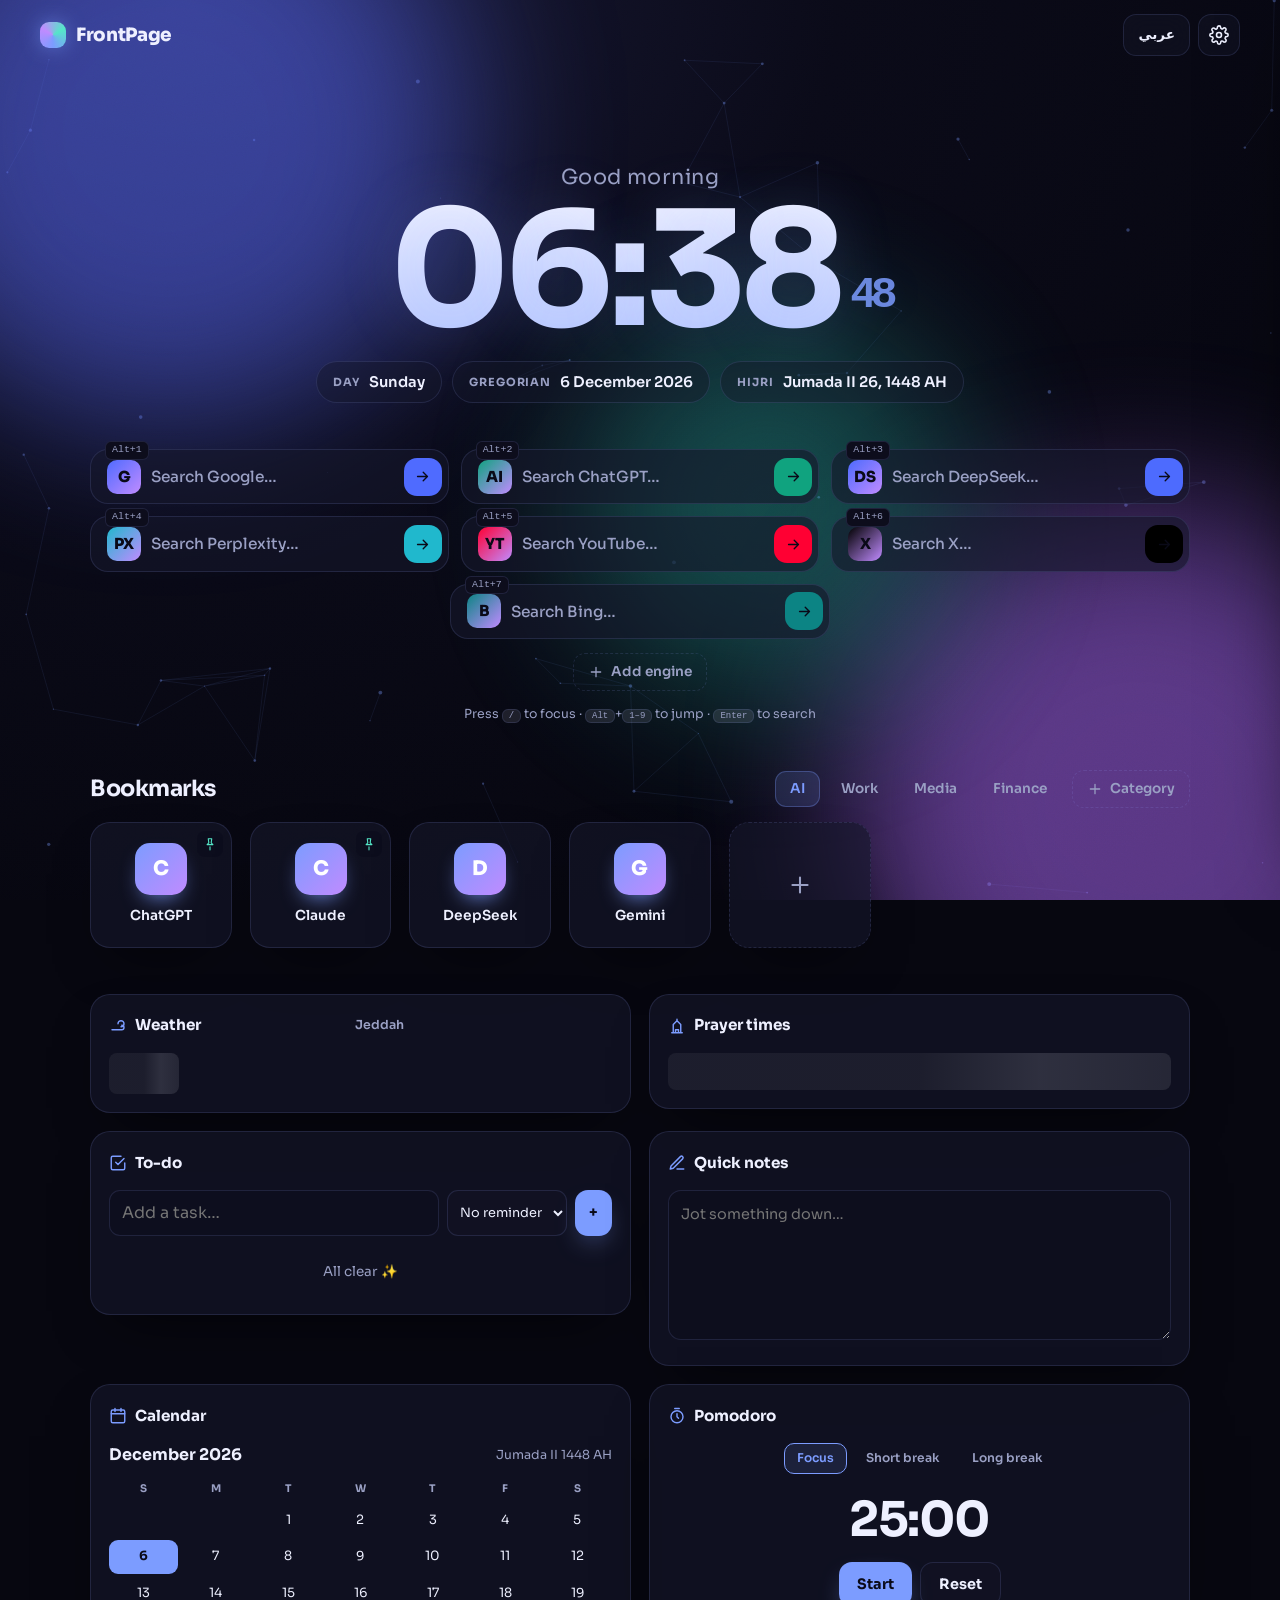
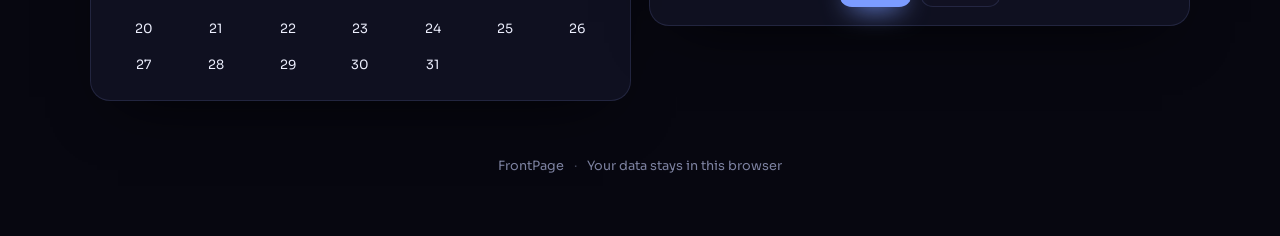
==== commit 74531fca: "Add files via upload" ====
--- a/index.html
+++ b/index.html
@@ -251,12 +251,11 @@
 
 /* ---------- layout shell ---------- */
 .topbar{
-  position:sticky; top:0; z-index:60;
+  position:static; z-index:60;
   display:flex; align-items:center; justify-content:space-between;
   padding:14px clamp(16px,4vw,40px);
-  background:color-mix(in srgb,var(--bg) 72%,transparent);
-  -webkit-backdrop-filter:blur(16px) saturate(1.2); backdrop-filter:blur(16px) saturate(1.2);
-  border-bottom:1px solid color-mix(in srgb,var(--card-brd) 60%,transparent);
+  background:transparent;
+  border-bottom:1px solid transparent;
 }
 .brand{ display:flex; align-items:center; gap:10px; font-weight:800; letter-spacing:-.02em; }
 .brand-glyph{
@@ -743,6 +742,27 @@
   color:var(--fg); border-radius:11px; padding:0 8px; font:inherit; font-size:.8rem; cursor:pointer; max-width:34%;
 }
 .todo-bell{ font-size:.72rem; color:var(--accent); font-style:normal; margin-inline-start:6px; white-space:nowrap; }
+
+/* ---------- drawer & modal inputs (clear, distinct fields) ---------- */
+.drawer-body input[type="text"], .drawer-body input:not([type]),
+.modal-body input[type="text"], .modal-body input:not([type]){
+  width:100%; padding:11px 13px; border-radius:12px;
+  border:1px solid var(--card-brd); background:color-mix(in srgb,var(--bg-2) 55%,transparent);
+  color:var(--fg); font:inherit; font-size:.92rem; outline:none;
+  transition:border-color .2s var(--ease), box-shadow .2s var(--ease);
+}
+.drawer-body input:focus, .modal-body input:focus{
+  border-color:var(--accent); box-shadow:0 0 0 3px color-mix(in srgb,var(--accent) 22%,transparent);
+}
+.modal-body label, .drawer-body .field > label{ color:var(--fg); }
+
+/* settings sub-section card to separate stock fields visually */
+.set-card{
+  margin-top:14px; padding:14px; border-radius:16px;
+  background:color-mix(in srgb,var(--card) 45%,transparent); border:1px solid var(--card-brd);
+}
+.set-card .set-card-title{ font-weight:800; font-size:.9rem; margin-bottom:12px; display:flex; align-items:center; gap:8px; }
+.set-card .field:last-child{ margin-bottom:0; }
 
 /* css/animations.css */
 /* ============================================================
@@ -965,6 +985,7 @@
     alertSound: "chime",
     widgetOrder: ["weather","prayer","todo","notes","calendar","pomodoro","worldclock","crypto","stocks","calculator"],
     widgetSize: {},
+    widgetGap: 18,
     widgets: {
       weather: true, prayer: true, todo: true, notes: true,
       pomodoro: true, calculator: false, worldclock: false,
@@ -1065,7 +1086,7 @@
       folder:"Folders", suggestions:"Search suggestions", saturation:"Saturation", animated:"Animated",
       animAurora:"Aurora", animSpace:"Space", animCyber:"Cyber city", animNature:"Nature",
       alertSound:"Reminder sound", finnhubKey:"Finnhub API key (free)", finnhubHint:"For live US stock prices",
-      testSound:"Test", reminders:"Task reminders", widgetSize:"Widget size", reorderHint:"Drag the ⋮ handle to reorder widgets"
+      testSound:"Test", reminders:"Task reminders", widgetSize:"Widget size", reorderHint:"Drag the ⋮ handle to reorder · click ⤢ to resize", widgetGap:"Widget spacing"
     },
     ar: {
       day:"اليوم", gregorian:"ميلادي", hijri:"هجري",
@@ -1094,7 +1115,7 @@
       folder:"مجلدات", suggestions:"اقتراحات البحث", saturation:"التشبّع", animated:"متحرّكة",
       animAurora:"شفق", animSpace:"فضاء", animCyber:"مدينة سايبر", animNature:"طبيعة",
       alertSound:"صوت التذكير", finnhubKey:"مفتاح Finnhub (مجاني)", finnhubHint:"لأسعار الأسهم الأمريكية الحيّة",
-      testSound:"تجربة", reminders:"تذكيرات المهام", widgetSize:"حجم الأداة", reorderHint:"اسحب المقبض ⋮ لإعادة ترتيب الأدوات"
+      testSound:"تجربة", reminders:"تذكيرات المهام", widgetSize:"حجم الأداة", reorderHint:"اسحب المقبض ⋮ لإعادة الترتيب · اضغط ⤢ لتغيير الحجم", widgetGap:"تباعد الأدوات"
     }
   };
   let lang = "en";
@@ -1308,6 +1329,7 @@
     root.setProperty("--r-md", (20*rs)+"px");
     root.setProperty("--r-lg", (28*rs)+"px");
     root.setProperty("--r-sm", (14*rs)+"px");
+    root.setProperty("--gap", (s.widgetGap==null?18:s.widgetGap)+"px");
   }
 
   function applyBackground(s){
@@ -2090,17 +2112,27 @@
           if(d && typeof d.c==="number" && d.c>0) return cell(sym, d.c, d.dp||0);
         }catch{}
       }
-      // 2) Yahoo (often blocked by CORS)
+      // 2) Yahoo direct (works in some browsers)
       try{
         const j=await Store.cachedFetch("yh_"+sym, `https://query1.finance.yahoo.com/v8/finance/chart/${encodeURIComponent(sym)}?interval=1d&range=1d`, 60*1000);
         const m=j.chart.result[0].meta;
         const px=m.regularMarketPrice, prev=m.chartPreviousClose||m.previousClose||px;
-        return cell(sym, px, prev?((px/prev-1)*100):0);
-      }catch{ return linkCell(sym); }
+        if(px) return cell(sym, px, prev?((px/prev-1)*100):0);
+      }catch{}
+      // 3) Free CORS proxy around Yahoo (no key needed)
+      try{
+        const target=`https://query1.finance.yahoo.com/v8/finance/chart/${encodeURIComponent(sym)}?interval=1d&range=1d`;
+        const j=await Store.cachedFetch("px_"+sym, `https://api.allorigins.win/raw?url=${encodeURIComponent(target)}`, 90*1000);
+        const m=j.chart.result[0].meta;
+        const px=m.regularMarketPrice, prev=m.chartPreviousClose||m.previousClose||px;
+        if(px) return cell(sym, px, prev?((px/prev-1)*100):0);
+      }catch{}
+      // 4) last resort: link
+      return linkCell(sym);
     }));
     box.innerHTML=rows.join("");
-    if(!key && rows.every(r=>r.includes("stk-go"))){
-      box.insertAdjacentHTML("beforeend",`<div class="stk-box muted" style="grid-column:1/-1;font-size:.74rem">${I18N.lang==="ar"?"أضف مفتاح Finnhub المجاني من الإعدادات لأسعار حيّة":"Add a free Finnhub key in Settings for live prices"}</div>`);
+    if(!key && rows.some(r=>r.includes("stk-go"))){
+      box.insertAdjacentHTML("beforeend",`<div class="stk-box muted" style="grid-column:1/-1;font-size:.72rem">${I18N.lang==="ar"?"للأسعار الفورية الدائمة أضف مفتاح Finnhub المجاني من الإعدادات":"For always-on live prices, add a free Finnhub key in Settings"}</div>`);
     }
   }
 
@@ -2165,7 +2197,8 @@
       <div class="toggle-row"><span class="t-name">${I18N.t("suggestions")}</span><button class="switch ${s.suggest?'on':''}" data-suggest></button></div>
       <div class="field"><label>${I18N.t("glassBlur")} · ${s.glassBlur}px</label><input type="range" class="slider" min="0" max="40" value="${s.glassBlur}" data-blur></div>
       <div class="field"><label>${I18N.t("cardOpacity")} · ${Math.round(s.cardAlpha*100)}%</label><input type="range" class="slider" min="30" max="100" value="${s.cardAlpha*100}" data-alpha></div>
-      <div class="field"><label>${I18N.t("corners")} · ${Math.round(s.radiusScale*100)}%</label><input type="range" class="slider" min="40" max="160" value="${s.radiusScale*100}" data-radius></div>`;
+      <div class="field"><label>${I18N.t("corners")} · ${Math.round(s.radiusScale*100)}%</label><input type="range" class="slider" min="40" max="160" value="${s.radiusScale*100}" data-radius></div>
+      <div class="field"><label>${I18N.t("widgetGap")} · ${s.widgetGap==null?18:s.widgetGap}px</label><input type="range" class="slider" min="6" max="40" value="${s.widgetGap==null?18:s.widgetGap}" data-gap></div>`;
   }
   function chipBg(t){
     const m={aurora:"radial-gradient(120% 120% at 15% 0%,#1a1b3a,#0a0a18)",light:"#eef1ff",dark:"#161a24",amoled:"#000",
@@ -2183,6 +2216,7 @@
     q("[data-blur]").oninput=e=>{Store.set({glassBlur:+e.target.value});liveLabel(e,"px");};
     q("[data-alpha]").oninput=e=>{Store.set({cardAlpha:+e.target.value/100});liveLabel(e,"%",true);};
     q("[data-radius]").oninput=e=>{Store.set({radiusScale:+e.target.value/100});liveLabel(e,"%",true);};
+    q("[data-gap]").oninput=e=>{Store.set({widgetGap:+e.target.value});liveLabel(e,"px");};
   }
   function liveLabel(e,unit,pct){ const v=pct?e.target.value:e.target.value; e.target.previousElementSibling.textContent=e.target.previousElementSibling.textContent.replace(/·.*/,"· "+(unit==="%"?Math.round(v):v)+unit); }
 
@@ -2243,13 +2277,18 @@
     }
     if (w.stocks){
       html += `
-      <div class="field" style="margin-top:14px"><label>🇺🇸 ${I18N.lang==='ar'?'رموز أمريكية (مفصولة بفاصلة)':'US symbols (comma separated)'}</label>
-        <input id="usSyms" value="${s.stockSymbols.join(', ')}" placeholder="AAPL, MSFT, NVDA"></div>
-      <div class="field"><label>🇸🇦 ${I18N.lang==='ar'?'أرقام أسهم سعودية (مثل 2222)':'Saudi codes (e.g. 2222)'}</label>
-        <input id="saSyms" value="${s.saudiSymbols.join(', ')}" placeholder="2222, 1120, 7010"></div>
-      <div class="field"><label>🔑 ${I18N.t("finnhubKey")}</label>
-        <input id="fhKey" value="${esc(s.finnhubKey||'')}" placeholder="d0xxxx..." autocomplete="off">
-        <p class="hint" style="margin-top:6px">${I18N.t("finnhubHint")} · <a href="https://finnhub.io/register" target="_blank" rel="noopener" style="color:var(--accent)">finnhub.io/register ↗</a></p></div>`;
+      <div class="set-card">
+        <div class="set-card-title">📈 ${I18N.lang==='ar'?'إعدادات الأسهم':'Stocks settings'}</div>
+        <div class="field"><label>🇺🇸 ${I18N.lang==='ar'?'رموز أمريكية':'US symbols'}</label>
+          <input id="usSyms" value="${s.stockSymbols.join(', ')}" placeholder="AAPL, MSFT, NVDA">
+          <p class="hint">${I18N.lang==='ar'?'افصل بين الرموز بفاصلة':'Separate symbols with commas'}</p></div>
+        <div class="field"><label>🇸🇦 ${I18N.lang==='ar'?'أرقام أسهم سعودية':'Saudi codes'}</label>
+          <input id="saSyms" value="${s.saudiSymbols.join(', ')}" placeholder="2222, 1120, 7010">
+          <p class="hint">${I18N.lang==='ar'?'مثال: 2222 = أرامكو':'e.g. 2222 = Aramco'}</p></div>
+        <div class="field" style="margin-bottom:0"><label>🔑 ${I18N.t("finnhubKey")}</label>
+          <input id="fhKey" value="${esc(s.finnhubKey||'')}" placeholder="${I18N.lang==='ar'?'الصق المفتاح هنا (اختياري)':'Paste key here (optional)'}" autocomplete="off">
+          <p class="hint">${I18N.t("finnhubHint")} · <a href="https://finnhub.io/register" target="_blank" rel="noopener" style="color:var(--accent)">finnhub.io/register ↗</a></p></div>
+      </div>`;
     }
     return html;
   }
@@ -2409,25 +2448,28 @@
     I18N.apply(s.lang);
     applyState(s);
 
+    // critical, instant content first
     Clock.start();
-    Particles.init();
-    Glow.init();
     Search.render();
     Search.initHotkeys();
     Bookmarks.renderAll();
-    Widgets.render();
-    Notify.start();
+    wire();
+
+    // fade boot as soon as the above is painted
+    requestAnimationFrame(()=>requestAnimationFrame(()=>{
+      document.getElementById("boot").classList.add("gone");
+    }));
+
+    // defer non-critical / network-bound work so the page is usable immediately
+    const idle = window.requestIdleCallback || (fn=>setTimeout(fn,80));
+    idle(()=>{ Widgets.render(); Notify.start(); });
+    idle(()=>{ Particles.init(); Glow.init(); });
 
     // live re-apply theme/vars/background whenever state changes
     Store.subscribe(applyState);
 
-    wire();
-
-    // boot fade
-    setTimeout(()=>document.getElementById("boot").classList.add("gone"),520);
-
-    // PWA
-    if(false && "serviceWorker" in navigator){ navigator.serviceWorker.register("sw.js").catch(()=>{}); }
+    // PWA (deferred)
+    if(false && "serviceWorker" in navigator){ addEventListener("load",()=>navigator.serviceWorker.register("sw.js").catch(()=>{})); }
   }
 
   function wire(){
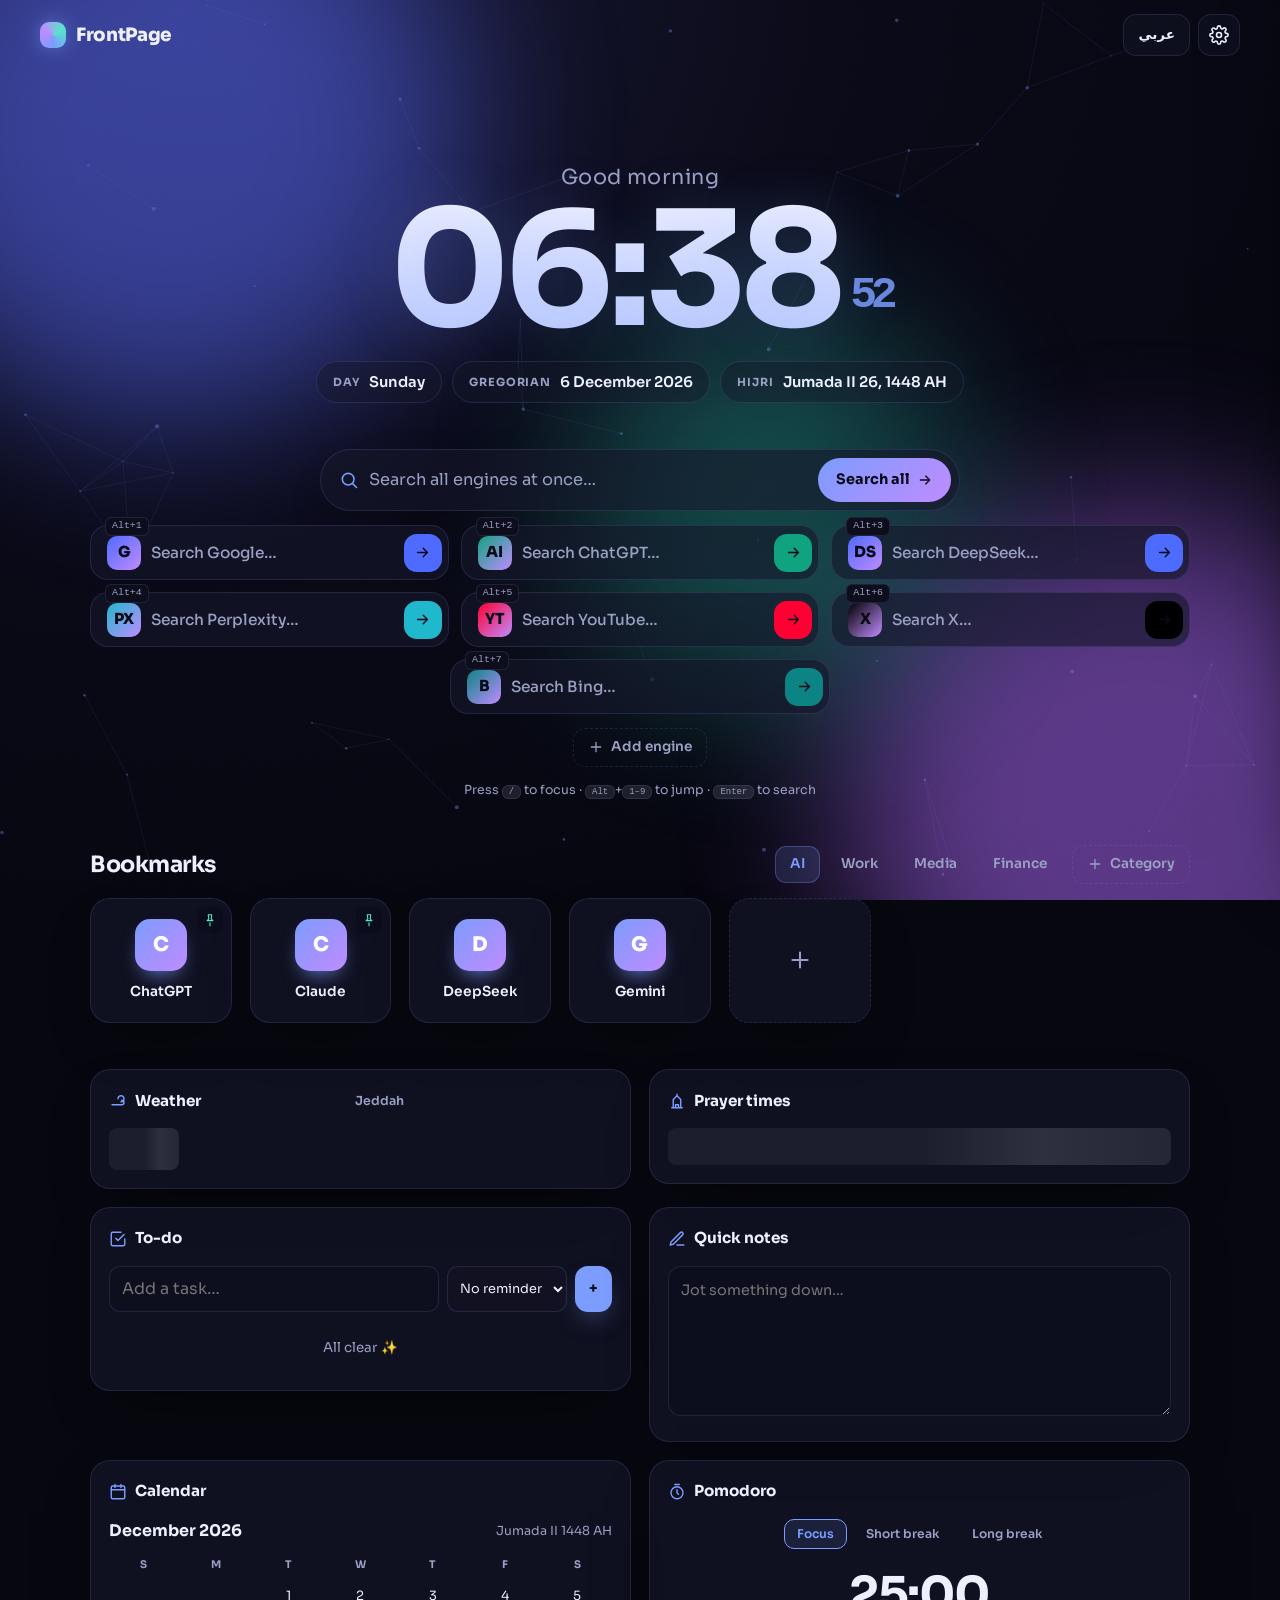
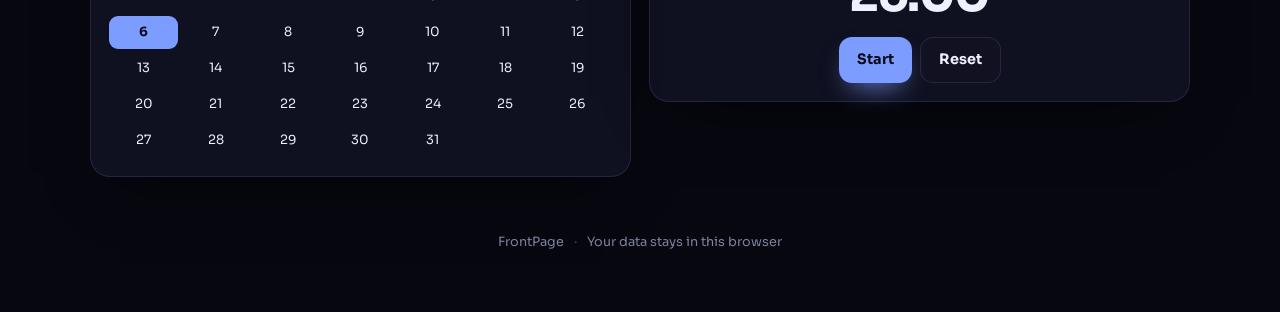
==== commit b5b2b234: "Add files via upload" ====
--- a/index.html
+++ b/index.html
@@ -764,6 +764,36 @@
 .set-card .set-card-title{ font-weight:800; font-size:.9rem; margin-bottom:12px; display:flex; align-items:center; gap:8px; }
 .set-card .field:last-child{ margin-bottom:0; }
 
+/* ---------- search all (one box → all engines) ---------- */
+.search-all{
+  display:flex; align-items:center; gap:10px; width:min(640px,100%);
+  padding:8px 8px 8px 18px; border-radius:999px;
+  background:color-mix(in srgb,var(--card) calc(var(--card-alpha)*100%),transparent);
+  border:1px solid var(--card-brd); box-shadow:var(--shadow);
+  -webkit-backdrop-filter:blur(var(--glass-blur)); backdrop-filter:blur(var(--glass-blur));
+  transition:transform .25s var(--ease), box-shadow .25s var(--ease), border-color .25s var(--ease);
+}
+.search-all.focused{ transform:translateY(-2px); border-color:var(--accent); box-shadow:0 26px 60px -30px var(--accent); }
+.search-all-ico{ color:var(--accent); display:grid; place-items:center; }
+.search-all-ico .ic{ width:20px; height:20px; }
+.search-all input{
+  flex:1; border:none; background:none; outline:none; color:var(--fg);
+  font:inherit; font-size:1.02rem; min-width:0;
+}
+.search-all input::placeholder{ color:var(--muted); }
+.search-all-go{
+  display:inline-flex; align-items:center; gap:7px; white-space:nowrap;
+  padding:11px 18px; border-radius:999px; border:none; cursor:pointer;
+  font:inherit; font-weight:700; font-size:.9rem;
+  color:var(--on-accent); background:linear-gradient(135deg,var(--accent),var(--accent-2));
+  transition:transform .2s var(--ease), filter .2s var(--ease);
+}
+.search-all-go:hover{ transform:translateY(-1px); filter:brightness(1.08); }
+.search-all-go .ic{ width:16px; height:16px; }
+html[dir="rtl"] .search-all{ padding:8px 18px 8px 8px; }
+html[dir="rtl"] .search-all-go .ic{ transform:scaleX(-1); }
+@media (max-width:560px){ .search-all-go span{ display:none; } .search-all-go{ padding:11px 13px; } }
+
 /* css/animations.css */
 /* ============================================================
    animations.css — keyframes, entrance reveals, micro-interactions
@@ -868,6 +898,16 @@
 
     <!-- ===== Search ===== -->
     <section class="search-wrap reveal" id="searchWrap" style="--d:.05s">
+      <div class="search-all" id="searchAll">
+        <span class="search-all-ico">
+          <svg viewBox="0 0 24 24" class="ic"><circle cx="11" cy="11" r="7"/><path d="M21 21l-4.3-4.3"/></svg>
+        </span>
+        <input type="text" id="searchAllInput" autocomplete="off" data-i18n-ph="searchAllPh" placeholder="Search all engines at once…" />
+        <button class="search-all-go" id="searchAllGo" title="Open in all engines">
+          <span data-i18n="searchAllBtn">Search all</span>
+          <svg viewBox="0 0 24 24" class="ic"><path d="M5 12h14M13 6l6 6-6 6"/></svg>
+        </button>
+      </div>
       <div class="search-rail" id="searchRail"><!-- engine boxes injected --></div>
       <button class="add-engine" id="addEngine" title="Add search engine">
         <svg viewBox="0 0 24 24" class="ic"><path d="M12 5v14M5 12h14"/></svg>
@@ -1061,7 +1101,7 @@
   const dict = {
     en: {
       day:"Day", gregorian:"Gregorian", hijri:"Hijri",
-      addEngine:"Add engine", searchHint:'Press <kbd>/</kbd> to focus · <kbd>Alt</kbd>+<kbd>1–9</kbd> to jump · <kbd>Enter</kbd> to search',
+      addEngine:"Add engine", searchAllPh:"Search all engines at once…", searchAllBtn:"Search all", searchHint:'Press <kbd>/</kbd> to focus · <kbd>Alt</kbd>+<kbd>1–9</kbd> to jump · <kbd>Enter</kbd> to search',
       bookmarks:"Bookmarks", category:"Category", settings:"Settings",
       appearance:"Appearance", background:"Background", widgetsTab:"Widgets", data:"Data",
       footHint:"Your data stays in this browser",
@@ -1090,7 +1130,7 @@
     },
     ar: {
       day:"اليوم", gregorian:"ميلادي", hijri:"هجري",
-      addEngine:"إضافة محرك", searchHint:'اضغط <kbd>/</kbd> للتركيز · <kbd>Alt</kbd>+<kbd>1–9</kbd> للتنقل · <kbd>Enter</kbd> للبحث',
+      addEngine:"إضافة محرك", searchAllPh:"ابحث في كل المحركات دفعة واحدة…", searchAllBtn:"بحث الجميع", searchHint:'اضغط <kbd>/</kbd> للتركيز · <kbd>Alt</kbd>+<kbd>1–9</kbd> للتنقل · <kbd>Enter</kbd> للبحث',
       bookmarks:"المفضلة", category:"فئة", settings:"الإعدادات",
       appearance:"المظهر", background:"الخلفية", widgetsTab:"الأدوات", data:"البيانات",
       footHint:"بياناتك محفوظة في هذا المتصفح فقط",
@@ -1130,6 +1170,9 @@
       const v = t(k);
       if (/<kbd|<b|<i/.test(v)) el.innerHTML = v; else el.textContent = v;
     });
+    document.querySelectorAll("[data-i18n-ph]").forEach(el => {
+      el.setAttribute("placeholder", t(el.getAttribute("data-i18n-ph")));
+    });
     const ll = document.getElementById("langLabel");
     if (ll) ll.textContent = lang === "ar" ? "EN" : "عربي";
   }
@@ -1505,14 +1548,58 @@
     return I18N.lang === "ar" ? `ابحث في ${name}…` : `Search ${name}…`;
   }
 
+  function buildUrl(template, q){
+    if (/^https?:\/\//i.test(q)) return q;
+    if (template.includes("%s")) return template.replace("%s", encodeURIComponent(q));
+    return template + encodeURIComponent(q);
+  }
+
   function doSearch(template, q){
     q = (q || "").trim();
     if (!q) return;
-    let url;
-    if (/^https?:\/\//i.test(q)) url = q;
-    else if (template.includes("%s")) url = template.replace("%s", encodeURIComponent(q));
-    else url = template + encodeURIComponent(q);
-    window.open(url, "_blank", "noopener");
+    window.open(buildUrl(template, q), "_blank", "noopener");
+  }
+
+  /* ---- Search All: open every engine in its own tab ---- */
+  function searchAll(q){
+    q = (q || "").trim();
+    if (!q) return;
+    const engines = Store.get().engines;
+    if (!engines.length) return;
+    let opened = 0, blocked = 0;
+    engines.forEach((e, i) => {
+      // small stagger helps some browsers allow multiple tabs
+      setTimeout(() => {
+        const w = window.open(buildUrl(e.url, q), "_blank", "noopener");
+        if (w) opened++; else blocked++;
+        if (i === engines.length - 1){
+          setTimeout(() => {
+            if (blocked > 0){
+              UI.toast(I18N.lang === "ar"
+                ? "اسمح بالنوافذ المنبثقة لهذا الموقع لفتح كل المحركات"
+                : "Allow pop-ups for this site to open all engines");
+            } else {
+              UI.toast(I18N.lang === "ar" ? `فُتحت ${opened} محركات` : `Opened ${opened} engines`);
+            }
+          }, 60);
+        }
+      }, i * 60);
+    });
+  }
+
+  function initAll(){
+    const box = document.getElementById("searchAll");
+    const input = document.getElementById("searchAllInput");
+    const go = document.getElementById("searchAllGo");
+    if (!input || !go) return;
+    const run = () => { searchAll(input.value); };
+    input.addEventListener("keydown", e => {
+      if (e.key === "Enter"){ e.preventDefault(); run(); }
+      if (e.key === "Escape"){ input.blur(); }
+    });
+    input.addEventListener("focus", () => box.classList.add("focused"));
+    input.addEventListener("blur",  () => box.classList.remove("focused"));
+    go.addEventListener("click", run);
   }
 
   function reorder(from, to){
@@ -1573,7 +1660,7 @@
   const escHtml = s => String(s).replace(/[&<>"]/g, c => ({"&":"&amp;","<":"&lt;",">":"&gt;",'"':"&quot;"}[c]));
   const val = id => document.getElementById(id).value.trim();
 
-  return { render, openEngineModal, initHotkeys, focusFirst };
+  return { render, openEngineModal, initHotkeys, focusFirst, initAll, searchAll };
 })();
 
 /* js/bookmarks.js */
@@ -2452,6 +2539,7 @@
     Clock.start();
     Search.render();
     Search.initHotkeys();
+    Search.initAll();
     Bookmarks.renderAll();
     wire();
 
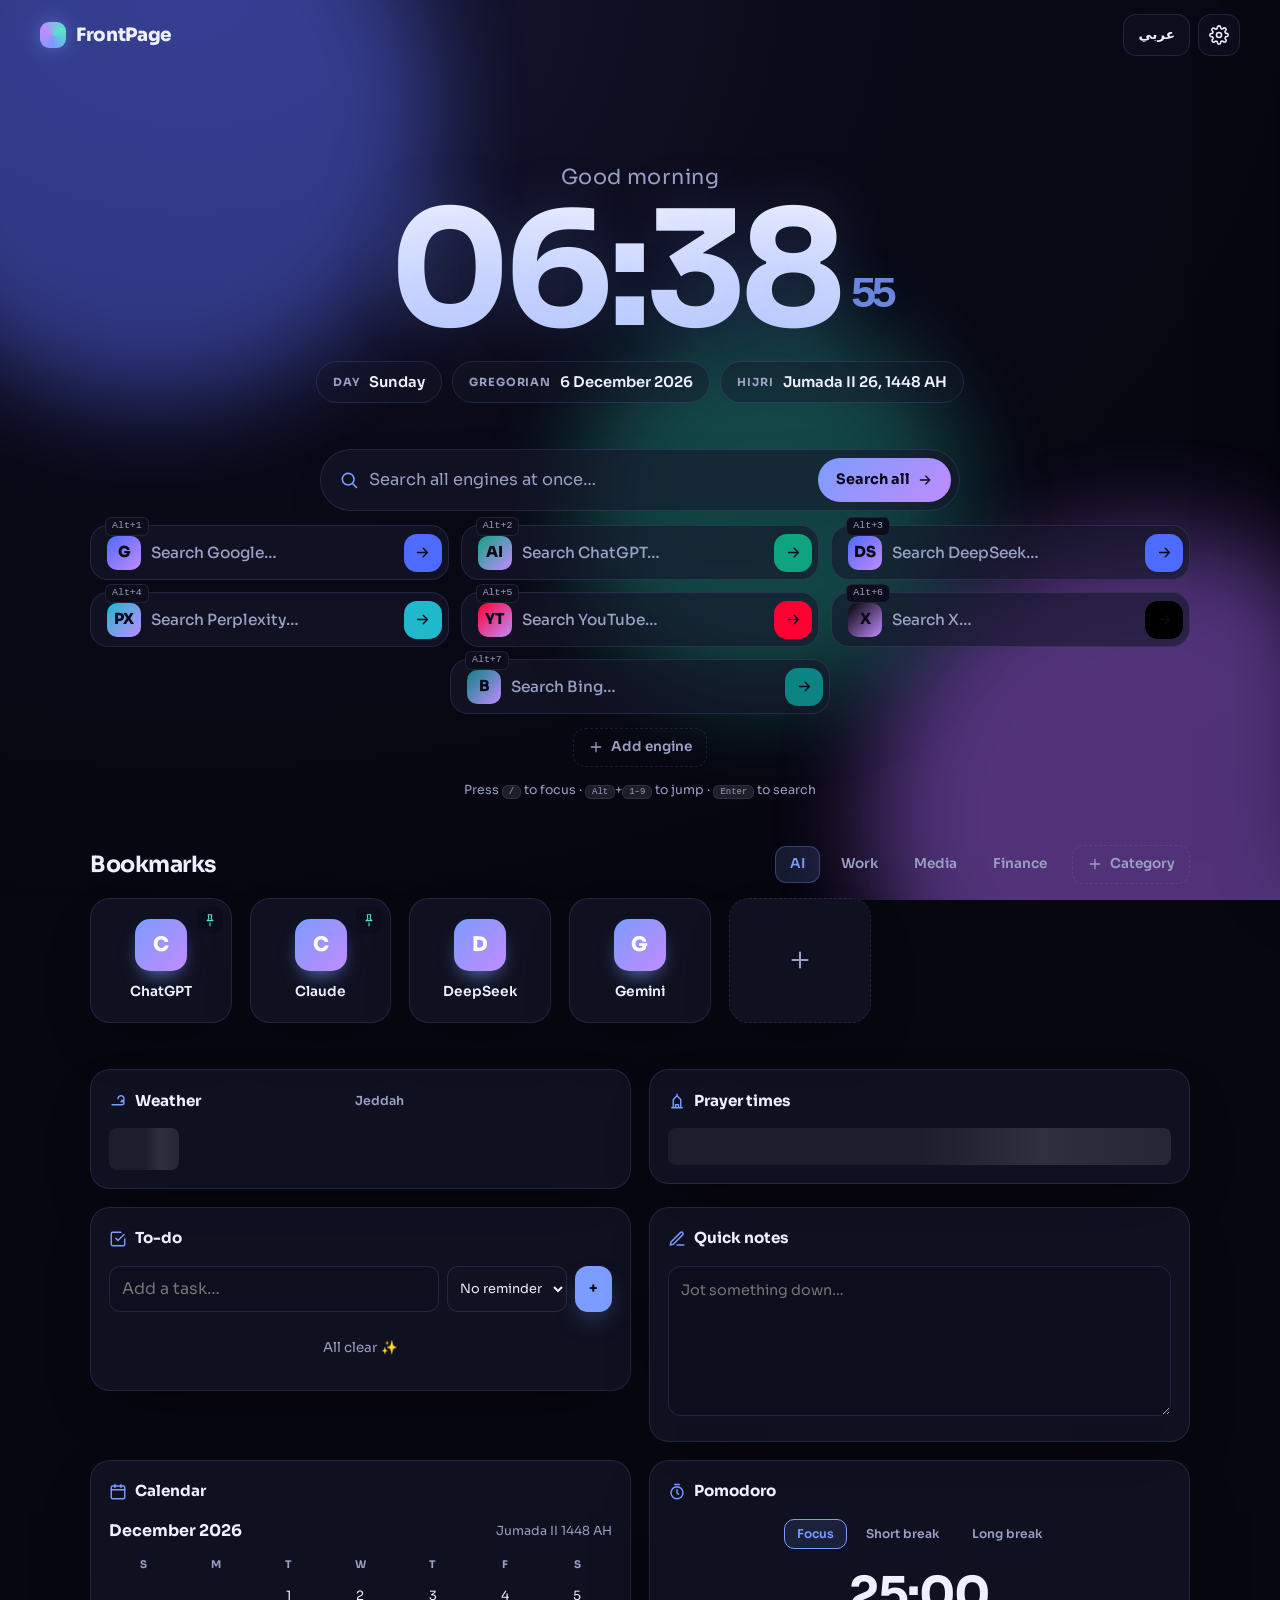
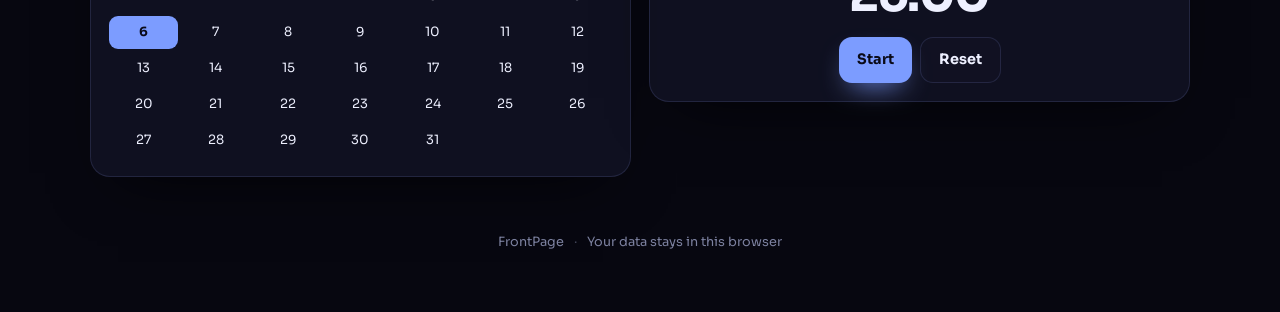
==== commit 91a53628: "Add files via upload" ====
--- a/index.html
+++ b/index.html
@@ -229,10 +229,10 @@
 }
 /* ---------- mouse-follow glow ---------- */
 .bg-glow{
-  position:absolute; width:520px; height:520px; left:0; top:0; border-radius:50%;
-  background:radial-gradient(circle, color-mix(in srgb, var(--accent) 40%, transparent), transparent 62%);
-  filter:blur(40px); opacity:.0; pointer-events:none; transform:translate(-50%,-50%);
-  transition:opacity .5s var(--ease); mix-blend-mode:screen; will-change:left,top;
+  position:absolute; width:460px; height:460px; left:0; top:0; border-radius:50%;
+  background:radial-gradient(circle, color-mix(in srgb, var(--accent) 38%, transparent), transparent 62%);
+  filter:blur(34px); opacity:0; pointer-events:none; transform:translate(-50%,-50%);
+  transition:opacity .5s var(--ease); mix-blend-mode:screen; will-change:transform;
 }
 .bg-particles{ width:100%;height:100%; opacity:.7; }
 .bg-grain{
@@ -240,14 +240,14 @@
   background-image:url("data:image/svg+xml,%3Csvg xmlns='http://www.w3.org/2000/svg' width='120' height='120'%3E%3Cfilter id='n'%3E%3CfeTurbulence type='fractalNoise' baseFrequency='.9' numOctaves='2'/%3E%3C/filter%3E%3Crect width='100%25' height='100%25' filter='url(%23n)'/%3E%3C/svg%3E");
 }
 .bg-orb{
-  position:absolute; width:46vmax; height:46vmax; border-radius:50%;
-  filter:blur(80px); opacity:.5; pointer-events:none; will-change:transform;
-}
-.orb-1{ background:var(--orb-1); top:-18%; left:-10%; animation:drift1 26s var(--ease) infinite alternate; }
-.orb-2{ background:var(--orb-2); bottom:-22%; right:-12%; animation:drift2 32s var(--ease) infinite alternate; }
-.orb-3{ background:var(--orb-3); top:35%; right:25%; width:30vmax; height:30vmax; opacity:.32; animation:drift3 38s var(--ease) infinite alternate; }
-[data-theme="minimal"] .bg-orb{ opacity:.25; filter:blur(110px); }
-[data-theme="light"] .bg-orb{ opacity:.35; }
+  position:absolute; width:44vmax; height:44vmax; border-radius:50%;
+  filter:blur(48px); opacity:.45; pointer-events:none; will-change:transform; transform:translateZ(0);
+}
+.orb-1{ background:var(--orb-1); top:-18%; left:-10%; animation:drift1 34s var(--ease) infinite alternate; }
+.orb-2{ background:var(--orb-2); bottom:-22%; right:-12%; animation:drift2 40s var(--ease) infinite alternate; }
+.orb-3{ background:var(--orb-3); top:35%; right:25%; width:30vmax; height:30vmax; opacity:.3; }
+[data-theme="minimal"] .bg-orb{ opacity:.22; filter:blur(60px); }
+[data-theme="light"] .bg-orb{ opacity:.32; }
 
 /* ---------- layout shell ---------- */
 .topbar{
@@ -298,6 +298,23 @@
   *{ animation-duration:.001ms!important; transition-duration:.06s!important; }
   .bg-orb{ animation:none; }
 }
+
+/* ---------- low-motion / performance mode ---------- */
+html.low-motion .bg-orb{ animation:none; }
+html.low-motion .bg-glow,
+html.low-motion #particles,
+html.low-motion .bg-grain{ display:none !important; }
+html.low-motion .widget,
+html.low-motion .glass,
+html.low-motion .engine,
+html.low-motion .search-all,
+html.low-motion .topbar{ -webkit-backdrop-filter:none !important; backdrop-filter:none !important; }
+html.low-motion .widget,
+html.low-motion .bm-card,
+html.low-motion .engine{ transition:none !important; }
+html.low-motion .widget:hover,
+html.low-motion .bm-card:hover{ transform:none !important; }
+html.low-motion *{ animation-duration:.001s !important; }
 
 /* css/components.css */
 /* ============================================================
@@ -1026,6 +1043,7 @@
     widgetOrder: ["weather","prayer","todo","notes","calendar","pomodoro","worldclock","crypto","stocks","calculator"],
     widgetSize: {},
     widgetGap: 18,
+    lowMotion: false,
     widgets: {
       weather: true, prayer: true, todo: true, notes: true,
       pomodoro: true, calculator: false, worldclock: false,
@@ -1126,7 +1144,7 @@
       folder:"Folders", suggestions:"Search suggestions", saturation:"Saturation", animated:"Animated",
       animAurora:"Aurora", animSpace:"Space", animCyber:"Cyber city", animNature:"Nature",
       alertSound:"Reminder sound", finnhubKey:"Finnhub API key (free)", finnhubHint:"For live US stock prices",
-      testSound:"Test", reminders:"Task reminders", widgetSize:"Widget size", reorderHint:"Drag the ⋮ handle to reorder · click ⤢ to resize", widgetGap:"Widget spacing"
+      testSound:"Test", reminders:"Task reminders", widgetSize:"Widget size", reorderHint:"Drag the ⋮ handle to reorder · click ⤢ to resize", widgetGap:"Widget spacing", perfMode:"Performance mode", perfHint:"Disables heavy animations for a faster, smoother page"
     },
     ar: {
       day:"اليوم", gregorian:"ميلادي", hijri:"هجري",
@@ -1155,7 +1173,7 @@
       folder:"مجلدات", suggestions:"اقتراحات البحث", saturation:"التشبّع", animated:"متحرّكة",
       animAurora:"شفق", animSpace:"فضاء", animCyber:"مدينة سايبر", animNature:"طبيعة",
       alertSound:"صوت التذكير", finnhubKey:"مفتاح Finnhub (مجاني)", finnhubHint:"لأسعار الأسهم الأمريكية الحيّة",
-      testSound:"تجربة", reminders:"تذكيرات المهام", widgetSize:"حجم الأداة", reorderHint:"اسحب المقبض ⋮ لإعادة الترتيب · اضغط ⤢ لتغيير الحجم", widgetGap:"تباعد الأدوات"
+      testSound:"تجربة", reminders:"تذكيرات المهام", widgetSize:"حجم الأداة", reorderHint:"اسحب المقبض ⋮ لإعادة الترتيب · اضغط ⤢ لتغيير الحجم", widgetGap:"تباعد الأدوات", perfMode:"وضع الأداء", perfHint:"يوقف التأثيرات الثقيلة لصفحة أسرع وأخف"
     }
   };
   let lang = "en";
@@ -2282,6 +2300,8 @@
         <div class="seg"><button class="${s.bmView==='grid'?'active':''}" data-view="grid">${I18N.t("grid")}</button><button class="${s.bmView==='list'?'active':''}" data-view="list">${I18N.t("list")}</button><button class="${s.bmView==='folder'?'active':''}" data-view="folder">${I18N.t("folder")}</button></div>
       </div>
       <div class="toggle-row"><span class="t-name">${I18N.t("suggestions")}</span><button class="switch ${s.suggest?'on':''}" data-suggest></button></div>
+      <div class="toggle-row"><span class="t-name">⚡ ${I18N.t("perfMode")}</span><button class="switch ${s.lowMotion?'on':''}" data-perf></button></div>
+      <p class="hint" style="margin:-6px 2px 14px">${I18N.t("perfHint")}</p>
       <div class="field"><label>${I18N.t("glassBlur")} · ${s.glassBlur}px</label><input type="range" class="slider" min="0" max="40" value="${s.glassBlur}" data-blur></div>
       <div class="field"><label>${I18N.t("cardOpacity")} · ${Math.round(s.cardAlpha*100)}%</label><input type="range" class="slider" min="30" max="100" value="${s.cardAlpha*100}" data-alpha></div>
       <div class="field"><label>${I18N.t("corners")} · ${Math.round(s.radiusScale*100)}%</label><input type="range" class="slider" min="40" max="160" value="${s.radiusScale*100}" data-radius></div>
@@ -2300,6 +2320,7 @@
     q("[data-font]",true).forEach(b=>b.onclick=()=>{Store.set({uiFont:b.dataset.font});render();});
     q("[data-view]",true).forEach(b=>b.onclick=()=>{Store.set({bmView:b.dataset.view});Bookmarks.renderAll();render();});
     const sug=q("[data-suggest]"); if(sug) sug.onclick=()=>{Store.update(s=>s.suggest=!s.suggest);sug.classList.toggle("on");};
+    const perf=q("[data-perf]"); if(perf) perf.onclick=()=>{ Store.update(s=>s.lowMotion=!s.lowMotion); perf.classList.toggle("on"); location.reload(); };
     q("[data-blur]").oninput=e=>{Store.set({glassBlur:+e.target.value});liveLabel(e,"px");};
     q("[data-alpha]").oninput=e=>{Store.set({cardAlpha:+e.target.value/100});liveLabel(e,"%",true);};
     q("[data-radius]").oninput=e=>{Store.set({radiusScale:+e.target.value/100});liveLabel(e,"%",true);};
@@ -2456,35 +2477,47 @@
 
 /* ---------------- particles ---------------- */
 const Particles = (() => {
-  let cv, ctx, parts=[], raf, W, H, mouse={x:-999,y:-999};
-  function resize(){ W=cv.width=innerWidth*devicePixelRatio; H=cv.height=innerHeight*devicePixelRatio; cv.style.width=innerWidth+"px"; cv.style.height=innerHeight+"px"; }
+  let cv, ctx, parts=[], raf, W, H, mouse={x:-999,y:-999}, accent="#7c9cff", running=false;
+  const DPR = Math.min((typeof devicePixelRatio!=="undefined"?devicePixelRatio:1)||1, 1.5);   // cap retina cost
+  let last=0; const frameMs=1000/30;                 // ~30fps is plenty for an ambient bg
+  function resize(){ W=cv.width=innerWidth*DPR; H=cv.height=innerHeight*DPR; cv.style.width=innerWidth+"px"; cv.style.height=innerHeight+"px"; }
+  function readAccent(){ accent=(getComputedStyle(document.body).getPropertyValue("--accent").trim())||"#7c9cff"; }
   function init(){
-    cv=document.getElementById("particles"); ctx=cv.getContext("2d"); resize();
-    const count=Math.min(70, Math.floor(innerWidth/22));
-    parts=Array.from({length:count},()=>({ x:Math.random()*W, y:Math.random()*H, vx:(Math.random()-.5)*.25*devicePixelRatio, vy:(Math.random()-.5)*.25*devicePixelRatio, r:(Math.random()*1.6+.4)*devicePixelRatio }));
-    addEventListener("resize",resize);
-    addEventListener("pointermove",e=>{ mouse.x=e.clientX*devicePixelRatio; mouse.y=e.clientY*devicePixelRatio; });
-    loop();
-  }
-  function loop(){
-    if (matchMedia("(prefers-reduced-motion:reduce)").matches){ return; }
+    if (Store.get().lowMotion || matchMedia("(prefers-reduced-motion:reduce)").matches){ return; }
+    cv=document.getElementById("particles"); if(!cv) return;
+    ctx=cv.getContext("2d"); resize(); readAccent();
+    const count=Math.min(46, Math.floor(innerWidth/34));   // fewer particles
+    parts=Array.from({length:count},()=>({ x:Math.random()*W, y:Math.random()*H, vx:(Math.random()-.5)*.18*DPR, vy:(Math.random()-.5)*.18*DPR, r:(Math.random()*1.5+.4)*DPR }));
+    addEventListener("resize",resize,{passive:true});
+    addEventListener("pointermove",e=>{ mouse.x=e.clientX*DPR; mouse.y=e.clientY*DPR; },{passive:true});
+    Store.subscribe(readAccent);
+    document.addEventListener("visibilitychange",()=>{ if(document.hidden){ running=false; cancelAnimationFrame(raf);} else if(!running){ running=true; last=0; raf=requestAnimationFrame(loop);} });
+    running=true; raf=requestAnimationFrame(loop);
+  }
+  function loop(t){
+    raf=requestAnimationFrame(loop);
+    if (t-last < frameMs) return;                      // throttle
+    last=t;
     ctx.clearRect(0,0,W,H);
-    const accent=getComputedStyle(document.body).getPropertyValue("--accent").trim()||"#7c9cff";
+    const linkDist=96*DPR, md=110*DPR, ld2=linkDist*linkDist;
+    ctx.fillStyle=accent; ctx.globalAlpha=.5;
     for(const p of parts){
       p.x+=p.vx; p.y+=p.vy;
       if(p.x<0||p.x>W)p.vx*=-1; if(p.y<0||p.y>H)p.vy*=-1;
-      const dx=p.x-mouse.x, dy=p.y-mouse.y, d=Math.hypot(dx,dy);
-      if(d<120*devicePixelRatio){ p.x+=dx/d*.6; p.y+=dy/d*.6; }
-      ctx.beginPath(); ctx.arc(p.x,p.y,p.r,0,7); ctx.fillStyle=accent; ctx.globalAlpha=.5; ctx.fill();
+      const dx=p.x-mouse.x, dy=p.y-mouse.y, d2=dx*dx+dy*dy;
+      if(d2<md*md){ const d=Math.sqrt(d2)||1; p.x+=dx/d*.5; p.y+=dy/d*.5; }
+      ctx.beginPath(); ctx.arc(p.x,p.y,p.r,0,6.283); ctx.fill();
     }
-    // links
-    ctx.globalAlpha=.12; ctx.strokeStyle=accent; ctx.lineWidth=devicePixelRatio;
-    for(let i=0;i<parts.length;i++)for(let j=i+1;j<parts.length;j++){
-      const a=parts[i],b=parts[j],dd=Math.hypot(a.x-b.x,a.y-b.y);
-      if(dd<110*devicePixelRatio){ ctx.beginPath(); ctx.moveTo(a.x,a.y); ctx.lineTo(b.x,b.y); ctx.stroke(); }
+    ctx.globalAlpha=.1; ctx.strokeStyle=accent; ctx.lineWidth=DPR;
+    for(let i=0;i<parts.length;i++){
+      const a=parts[i];
+      for(let j=i+1;j<parts.length;j++){
+        const b=parts[j], ax=a.x-b.x; if(ax>linkDist||ax<-linkDist) continue;
+        const ay=a.y-b.y; if(ay>linkDist||ay<-linkDist) continue;
+        if(ax*ax+ay*ay<ld2){ ctx.beginPath(); ctx.moveTo(a.x,a.y); ctx.lineTo(b.x,b.y); ctx.stroke(); }
+      }
     }
     ctx.globalAlpha=1;
-    raf=requestAnimationFrame(loop);
   }
   return { init };
 })();
@@ -2492,21 +2525,25 @@
 /* ---------------- mouse glow + parallax ---------------- */
 const Glow = (() => {
   function init(){
-    if (matchMedia("(prefers-reduced-motion:reduce)").matches) return;
-    const glow=document.getElementById("bgGlow");
+    if (Store.get().lowMotion || matchMedia("(prefers-reduced-motion:reduce)").matches) return;
+    if (matchMedia("(hover:none)").matches) return;          // skip on touch devices
+    const glow=document.getElementById("bgGlow"); if(!glow) return;
     const orbs=[...document.querySelectorAll(".bg-orb")];
-    let raf, tx=innerWidth/2, ty=innerHeight/2, cx=tx, cy=ty;
+    let raf=0, tx=innerWidth/2, ty=innerHeight/2, cx=tx, cy=ty, active=false, idle=0;
+    function tick(){
+      cx+=(tx-cx)*.12; cy+=(ty-cy)*.12;
+      glow.style.transform=`translate(${cx}px,${cy}px) translate(-50%,-50%)`;
+      if(Math.abs(tx-cx)<0.5 && Math.abs(ty-cy)<0.5){ idle++; } else { idle=0; }
+      if(idle>30){ active=false; raf=0; return; }             // stop when settled (saves CPU)
+      raf=requestAnimationFrame(tick);
+    }
     addEventListener("pointermove", e=>{
-      tx=e.clientX; ty=e.clientY; glow.style.opacity=".8";
+      tx=e.clientX; ty=e.clientY; glow.style.opacity=".75"; idle=0;
       const ox=(e.clientX/innerWidth-.5), oy=(e.clientY/innerHeight-.5);
-      orbs.forEach((o,i)=>{ const m=(i+1)*14; o.style.transform=`translate(${ox*m}px,${oy*m}px)`; });
+      orbs.forEach((o,i)=>{ const m=(i+1)*10; o.style.transform=`translate(${ox*m}px,${oy*m}px)`; });
+      if(!active){ active=true; raf=requestAnimationFrame(tick); }
     }, {passive:true});
-    addEventListener("pointerleave", ()=>glow.style.opacity="0");
-    (function follow(){
-      cx+=(tx-cx)*.12; cy+=(ty-cy)*.12;
-      glow.style.left=cx+"px"; glow.style.top=cy+"px";
-      raf=requestAnimationFrame(follow);
-    })();
+    addEventListener("pointerleave", ()=>{ glow.style.opacity="0"; });
   }
   return { init };
 })();
@@ -2515,6 +2552,7 @@
 const App = (() => {
   function applyState(s){
     Themes.applyAll(s);
+    document.documentElement.classList.toggle("low-motion", !!s.lowMotion);
     const meta=document.querySelector('meta[name="theme-color"]');
     if(meta) meta.setAttribute("content", getComputedStyle(document.body).getPropertyValue("--bg").trim());
   }
@@ -2532,8 +2570,18 @@
 
   function init(){
     const s=Store.get();
-    I18N.apply(s.lang);
-    applyState(s);
+    // one-time perf auto-detect: weak CPU / low memory / mobile → enable low-motion
+    if (s.lowMotion === false && !localStorage.getItem("lumen.perfChecked")){
+      try {
+        const weak = (navigator.hardwareConcurrency && navigator.hardwareConcurrency <= 4)
+          || (navigator.deviceMemory && navigator.deviceMemory <= 4)
+          || matchMedia("(hover:none)").matches;
+        if (weak){ Store.set({ lowMotion:true }); }
+        localStorage.setItem("lumen.perfChecked","1");
+      } catch {}
+    }
+    I18N.apply(Store.get().lang);
+    applyState(Store.get());
 
     // critical, instant content first
     Clock.start();
